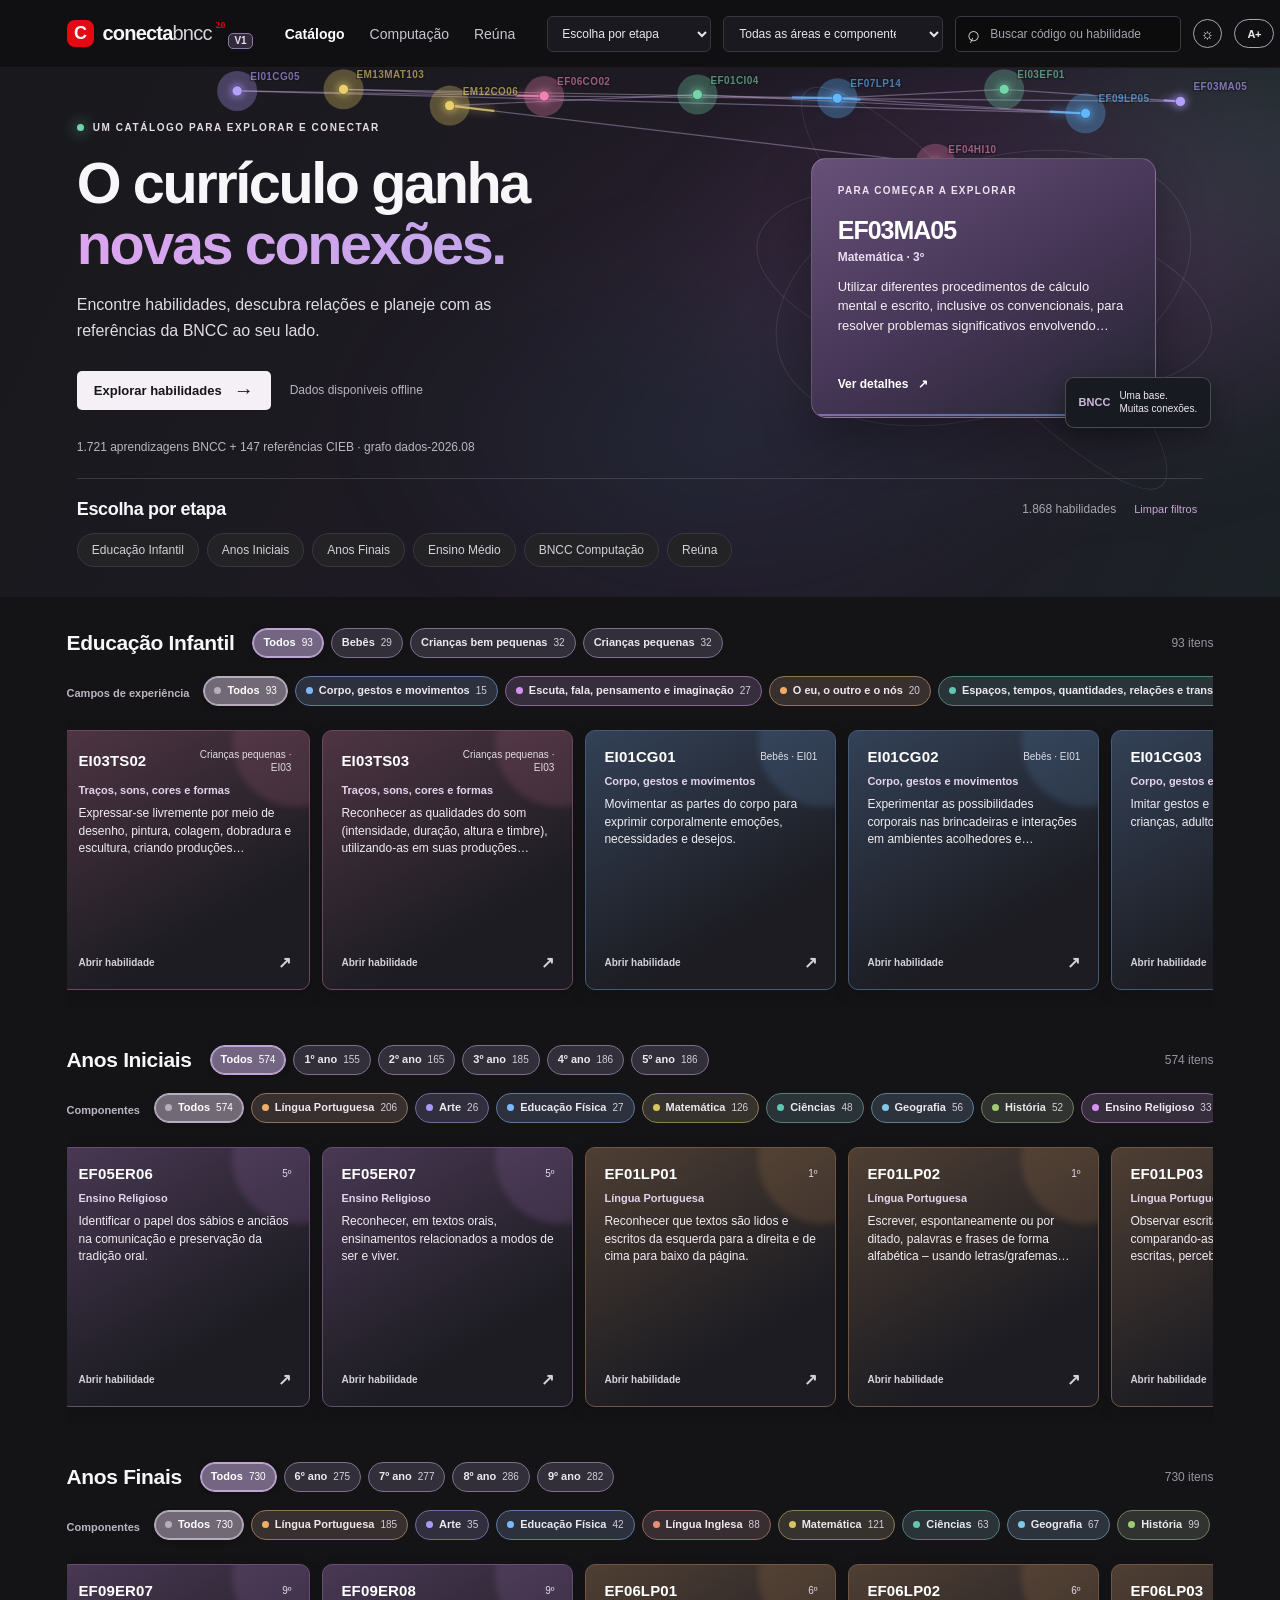
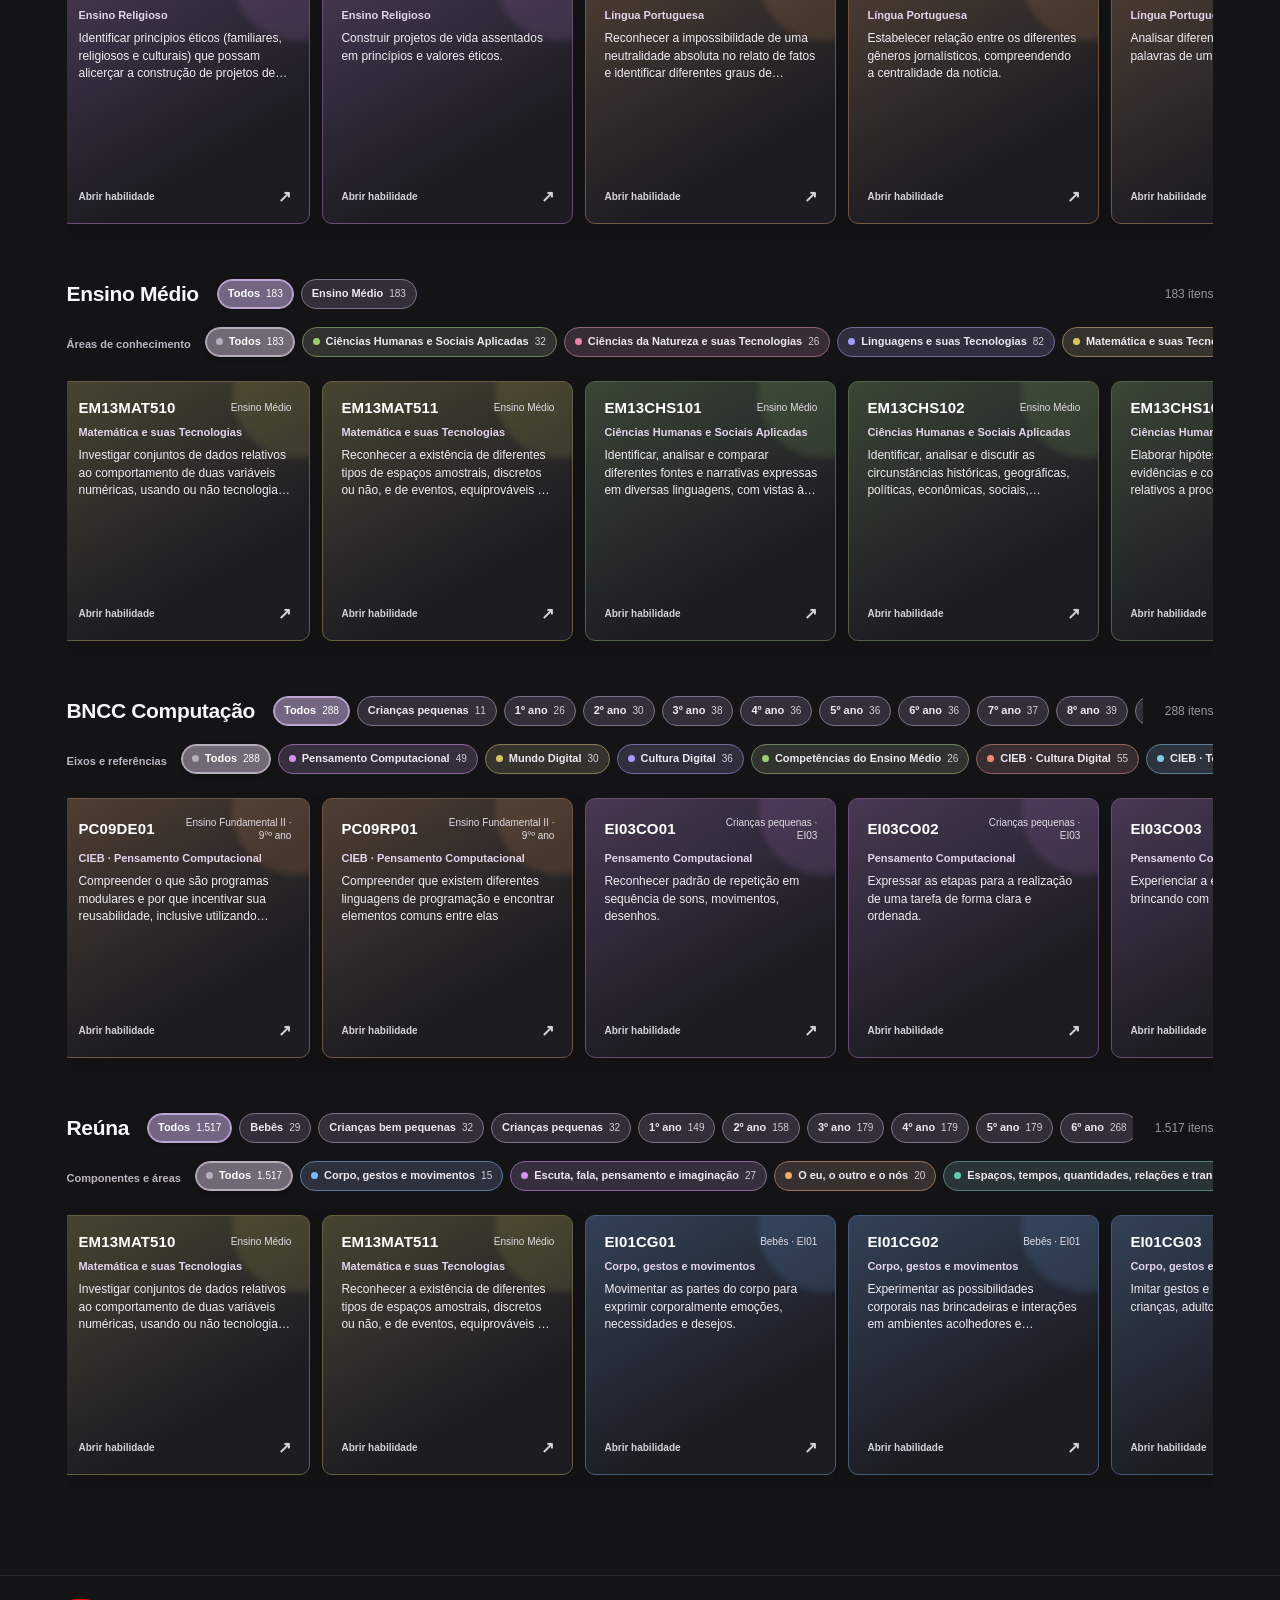
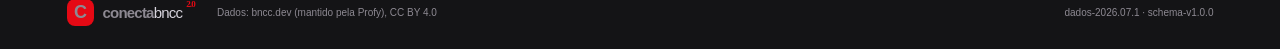
==== conecta-bncc-2.0/index.html @ 9c804f08 "chore: consolidate current updates on dev Atualiza o gitignore para excluir ambientes, dependencias," ====
<!doctype html>
<html lang="pt-BR"><head><meta charset="utf-8"><meta name="viewport" content="width=device-width,initial-scale=1"><meta name="theme-color" content="#101014"><title>Conecta BNCC 2.0</title><link rel="icon" type="image/svg+xml" href="./favicon.svg"><link rel="stylesheet" href="./app.css"><link rel="stylesheet" href="./tema-claro.css"><link rel="stylesheet" href="./catalog-interactions.css"><link rel="stylesheet" href="./refino.css"><link rel="stylesheet" href="./reuna.css"><link rel="stylesheet" href="./mapa-focal.css"><link rel="stylesheet" href="./print.css"><link rel="stylesheet" href="./carrossel.css"><link rel="stylesheet" href="./hero-conexoes.css"><link rel="stylesheet" href="./grafo.css"><link rel="stylesheet" href="./acessibilidade.css"><link rel="stylesheet" href="./responsividade.css"></head>
<body>
<header class="topbar"><div class="brand-container"><a class="brand" href="./" data-home><span class="brand-mark">C</span><span>conecta<span class="brand-light">bncc</span></span><b>2.0</b></a><a class="brand-version-link" href="../index.html" aria-label="Voltar ao Conecta BNCC versão 1">V1</a></div><nav class="main-nav" aria-label="Navegação principal"><a class="nav-active" href="./" data-home>Catálogo</a><a href="#row-computacao" data-jump="computacao">Computação</a><a href="#row-reuna" data-jump="reuna">Reúna</a></nav><div class="top-actions"><label class="stage-select-wrap"><span class="sr-only">Escolher etapa</span><select id="stageSelect" aria-label="Escolha por etapa"><option value="">Escolha por etapa</option><option value="ei">Educação Infantil</option><option value="iniciais">Anos Iniciais</option><option value="finais">Anos Finais</option><option value="em">Ensino Médio</option><option value="computacao">BNCC Computação</option><option value="reuna">Reúna</option></select></label><label class="area-select-wrap"><span class="sr-only">Filtrar por área ou componente curricular</span><select id="areaSelect"><option value="">Todas as áreas e componentes curriculares</option></select></label><label class="search-box"><span aria-hidden="true">⌕</span><input id="searchInput" type="search" placeholder="Buscar código ou habilidade" autocomplete="off"></label><button class="icon-button theme-button" id="themeButton" aria-label="Alternar tema" title="Alternar tema">☼</button><button class="icon-button" id="aboutButton" aria-label="Fontes, referências e método" title="Fontes, referências e método">i</button></div></header>
<main id="catalogPage"><section class="hero" id="catalogo"><div class="hero-copy"><div class="eyebrow"><span class="live-dot"></span> UM CATÁLOGO PARA EXPLORAR E CONECTAR</div><h1>O currículo ganha<br><span>novas conexões.</span></h1><p>Encontre habilidades, descubra relações e planeje com as referências da BNCC ao seu lado.</p><div class="hero-actions"><button class="button-primary" id="exploreButton">Explorar habilidades <span>→</span></button><span class="source-note">Dados disponíveis offline</span></div><div class="hero-status" id="datasetStatus" role="status">Carregando catálogo local…</div></div><div class="spotlight" aria-label="Habilidade em destaque"><div class="spotlight-orbit" aria-hidden="true"></div><div class="spotlight-card"><span class="spotlight-kicker">PARA COMEÇAR A EXPLORAR</span><span class="spotlight-code" id="featuredCode">BNCC</span><strong id="featuredArea">Uma habilidade em destaque</strong><p id="featuredText">Carregando a referência curricular…</p><button type="button" id="featuredButton" class="spotlight-link" disabled>Ver detalhes <span>↗</span></button></div><div class="spotlight-note" aria-hidden="true"><b>BNCC</b><span>Uma base.<br>Muitas conexões.</span></div></div><div class="hero-catalog"><div class="catalog-heading"><h2>Escolha por etapa</h2><div class="catalog-controls"><span id="resultCount"></span><button class="text-button" id="clearFilters">Limpar filtros</button></div></div><div class="stage-shortcuts" id="stageShortcuts" aria-label="Navegar para uma etapa"></div></div></section>
<section class="catalog" aria-label="Catálogo de habilidades"><div id="catalogRows" class="catalog-rows"><div class="loading-state">Preparando seus catálogos…</div></div></section></main>
<main id="detailPage" class="detail-page" hidden></main><div class="toast" id="toast"></div>
<dialog id="aboutDialog" class="about-dialog"><button class="dialog-close" data-close-dialog aria-label="Fechar">×</button><div class="eyebrow muted">FONTE E MÉTODO</div><h2>Dados com origem visível.</h2><p>Consulte a origem dos dados, os arquivos locais, as licenças e como interpretar as relações e sugestões do catálogo.</p><div id="aboutMeta"></div><a class="button-primary documentation-link" href="./documentacao.html">Documentação completa <span aria-hidden="true">↗</span></a><button class="text-button dialog-done" data-close-dialog>Fechar</button></dialog>
<footer><a class="brand footer-brand" href="./"><span class="brand-mark">C</span><span>conecta<span class="brand-light">bncc</span></span><b>2.0</b></a><span>Dados: <a href="https://github.com/bncc-dev/bncc-dados" target="_blank" rel="noopener noreferrer">bncc.dev (mantido pela Profy), CC BY 4.0</a></span><span id="footerVersion"></span></footer><script src="./vendor/cytoscape.min.js"></script><script src="./vendor/dagre.min.js"></script><script src="./vendor/cytoscape-dagre.js"></script><script src="./bnccData.js"></script><script src="./bnccGraph.js"></script><script src="./SkillPanel.js"></script><script src="./SkillGraph.js"></script><script src="./app.js"></script><script src="./hero-conexoes.js"></script><script src="./acessibilidade.js"></script></body></html>
---- conecta-bncc-2.0/app.css ----
:root{color-scheme:dark;--bg:#101014;--surface:#19191f;--text:#f7f6f8;--muted:#a6a4af;--red:#e50914;--line:#303038;--green:#75d5aa;--purple:#b5a0ff;--blue:#61b8ff;--orange:#ffb86b;--pink:#f083b4;--gold:#ead06c}*{box-sizing:border-box}html{scroll-behavior:smooth}body{margin:0;background:var(--bg);color:var(--text);font:15px 'DM Sans',Arial,sans-serif}button,input,select{font:inherit}a{color:inherit;text-decoration:none}.topbar{height:72px;position:sticky;top:0;z-index:30;display:flex;align-items:center;gap:38px;padding:0 5.2vw;background:linear-gradient(180deg,rgba(16,16,20,.99),rgba(16,16,20,.92));border-bottom:1px solid #ffffff0e;backdrop-filter:blur(16px)}.brand{display:inline-flex;align-items:center;gap:9px;font:700 20px 'Space Grotesk';letter-spacing:-.8px;white-space:nowrap}.brand-mark{display:grid;place-items:center;width:27px;height:27px;border-radius:8px;background:var(--red);font-size:18px}.brand-light{font-weight:500;color:#d7d4dd}.brand>b{margin-left:-5px;align-self:flex-start;color:var(--red);font:700 9px 'DM Sans'}.main-nav{display:flex;align-items:center;gap:25px;font-size:13px;color:#c7c5cd}.main-nav a:hover,.main-nav .nav-active{color:#fff}.top-actions{display:flex;align-items:center;gap:12px;margin-left:auto}.area-select-wrap select{max-width:220px;border:1px solid #383740;background:#19191f;color:#e9e7ec;border-radius:6px;padding:9px 30px 9px 11px;font-size:12px}.search-box{height:36px;width:226px;display:flex;align-items:center;gap:9px;padding:0 10px;border:1px solid #3b3942;border-radius:5px;background:#0a0a0ca6}.search-box span{font-size:22px;color:#d1cdd6;transform:rotate(-20deg)}.search-box input{width:100%;min-width:0;border:0;outline:0;background:transparent;color:white;font-size:12px}.search-box input::placeholder{color:#a6a3ad}.icon-button{height:29px;width:29px;border:1px solid #aaa6b2;border-radius:50%;background:transparent;color:#eee;font-weight:700;cursor:pointer}.hero{position:relative;min-height:485px;overflow:hidden;display:flex;align-items:center;padding:65px 7.5vw 78px;background:radial-gradient(ellipse at 79% 43%,#693b773f,transparent 31%),linear-gradient(90deg,#141419 6%,#141419f7 43%,#1414198f 72%,#141419 100%),linear-gradient(0deg,#101014,transparent 32%),linear-gradient(120deg,#191720,#292132 54%,#14232a)}.hero-copy{position:relative;z-index:2;max-width:625px}.eyebrow{display:flex;align-items:center;gap:9px;color:#e5dce8;font-size:10px;font-weight:700;letter-spacing:1.55px}.live-dot{width:7px;height:7px;border-radius:50%;background:var(--green);box-shadow:0 0 14px var(--green)}.hero h1,.detail-title h1{margin:20px 0 11px;font:700 clamp(42px,5.5vw,69px)/1.03 'Space Grotesk';letter-spacing:-3.3px}.hero h1 span{color:#dca5ee}.hero-copy>p{max-width:440px;margin:0;color:#c7c2ce;font-size:15px;line-height:1.7}.hero-actions{display:flex;align-items:center;gap:19px;margin-top:24px}.button-primary{display:inline-flex;align-items:center;justify-content:center;gap:12px;border:0;border-radius:5px;background:#f4f0f5;color:#16151a;padding:12px 17px;font-size:13px;font-weight:700;cursor:pointer;transition:transform .2s,background .2s}.button-primary:hover{transform:translateY(-2px);background:#fff}.button-primary span{font-size:20px;line-height:12px}.source-note{font-size:11px;color:#b9b4c0}.hero-art{position:absolute;width:460px;height:370px;right:8%;top:45px;transform:scale(.96)}.orbit{position:absolute;left:102px;top:22px;width:310px;height:310px;border:1px solid #ebc6f52e;border-radius:50%;transform:rotate(-28deg) scaleY(.56)}.orbit-two{left:56px;top:10px;width:396px;height:354px;border-color:#ba9eef24;transform:rotate(38deg) scaleY(.54)}.hero-card{position:absolute;width:125px;height:158px;padding:18px 14px;border-radius:8px;box-shadow:0 16px 38px #08070c88;font:700 28px 'Space Grotesk';background:linear-gradient(155deg,#755a93,#312b40);transform:rotate(-10deg)}.hero-card span{color:#d5a9ee}.hero-card small{position:absolute;left:14px;bottom:14px;font:700 8px 'DM Sans';letter-spacing:.8px;color:#e5dce8}.card-a{left:78px;top:71px;background:linear-gradient(155deg,#287b80,#163c47);transform:rotate(-13deg)}.card-b{left:260px;top:35px;background:linear-gradient(155deg,#be683f,#583437);transform:rotate(11deg)}.card-c{left:203px;top:201px;background:linear-gradient(155deg,#7755a7,#353255);transform:rotate(-4deg)}.hero-center{position:absolute;left:162px;top:120px;width:126px;height:126px;display:grid;place-content:center;text-align:center;border:1px solid #ffffff3b;border-radius:50%;background:#18151fcc;box-shadow:0 0 65px #bd8cd544;font:700 17px/1.3 'Space Grotesk';letter-spacing:2px}.hero-center i{font-style:normal;color:#e7a3ee;font-size:23px}.hero-bottom{position:absolute;left:7.5vw;right:7.5vw;bottom:20px;display:flex;justify-content:space-between;color:#aaa5b1;font-size:11px}.hero-bottom b{margin-left:8px;color:#e8b2ed}.catalog{padding:42px 5.2vw 85px}.catalog-heading{display:flex;justify-content:space-between;align-items:end;margin-bottom:18px}.muted{color:#a5a0ac}.catalog-heading h2{margin:7px 0 0;font:600 26px 'Space Grotesk';letter-spacing:-.8px}.catalog-controls{display:flex;align-items:center;gap:18px;color:#aaa5b0;font-size:11px}.text-button{background:none;border:0;color:#c6a8d3;font-size:11px;cursor:pointer}.stage-shortcuts{display:flex;gap:8px;margin:0 0 24px;overflow-x:auto;padding:2px 0 8px}.stage-chip{flex:0 0 auto;border:1px solid #393741;background:#1c1b21;color:#d4d0d8;border-radius:30px;padding:8px 13px;font-size:11px;cursor:pointer}.stage-chip:hover,.stage-chip.active{border-color:#a381b5;background:#302637;color:#fff}.catalog-rows{display:flex;flex-direction:column;gap:29px}.catalog-row{min-width:0}.row-head{display:flex;align-items:end;justify-content:space-between;margin:0 0 10px}.row-head h3{margin:0;font:600 19px 'Space Grotesk';letter-spacing:-.35px}.row-meta{margin-left:10px;color:#9995a0;font-size:10px}.row-track{display:flex;gap:12px;overflow-x:auto;padding:7px 8px 19px 2px;scrollbar-width:thin;scrollbar-color:#47434e transparent}.skill-card{--accent:#9b79d2;position:relative;flex:0 0 214px;height:125px;padding:14px 15px 13px;overflow:hidden;border:1px solid color-mix(in srgb,var(--accent),transparent 62%);border-radius:7px;background:linear-gradient(145deg,color-mix(in srgb,var(--accent),#19191f 80%),#1b1a21 72%);box-shadow:0 6px 20px #0003;cursor:pointer;transition:transform .24s cubic-bezier(.2,.8,.2,1),box-shadow .24s,border-color .24s;transform-origin:center}.skill-card:hover,.skill-card:focus-visible{z-index:3;transform:scale(1.09);border-color:var(--accent);box-shadow:0 15px 36px #0009,0 0 0 1px var(--accent)}.skill-card:before{content:"";position:absolute;width:100px;height:100px;right:-32px;top:-35px;border-radius:50%;background:var(--accent);opacity:.14;filter:blur(3px)}.card-top{position:relative;display:flex;align-items:center;justify-content:space-between}.skill-code{font:700 12px 'Space Grotesk';letter-spacing:.25px}.skill-tag{max-width:100px;overflow:hidden;text-overflow:ellipsis;white-space:nowrap;color:var(--accent);font-size:8px;font-weight:700;text-transform:uppercase;letter-spacing:.55px}.card-text{position:relative;display:-webkit-box;-webkit-line-clamp:3;-webkit-box-orient:vertical;overflow:hidden;margin:13px 0 0;color:#e2dfe5;font-size:11px;line-height:1.48}.card-foot{position:absolute;left:15px;right:15px;bottom:11px;display:flex;align-items:center;justify-content:space-between;color:#aaa6b0;font-size:9px}.relation-count{color:#d5b8e3}.empty-row,.loading-state{padding:24px;color:#aaa5b1;font-size:13px}.detail-page{min-height:calc(100vh - 130px);padding-bottom:60px}.detail-hero{position:relative;padding:35px 7.5vw 40px;background:linear-gradient(90deg,#181720,#17151c 51%,#25202b);border-bottom:1px solid #302d36}.back-button{border:0;background:none;color:#c9c3cf;padding:0 0 23px;cursor:pointer;font-size:12px}.detail-topline{display:flex;gap:8px;align-items:center;color:#bdafc7;font-size:10px;letter-spacing:.7px}.detail-title h1{font-size:clamp(36px,5vw,56px);margin:12px 0}.detail-title .skill-long-text{max-width:900px;margin:0;color:#e4e0e8;font-size:16px;line-height:1.7}.detail-meta{display:flex;flex-wrap:wrap;gap:8px;margin-top:20px}.meta-pill{padding:7px 10px;border:1px solid #46404d;border-radius:30px;color:#d0cbd4;font-size:10px}.detail-content{padding:30px 7.5vw}.detail-section{margin:28px 0 36px}.detail-section h2{margin:0 0 15px;font:600 21px 'Space Grotesk';letter-spacing:-.4px}.section-caption{margin:-7px 0 15px;color:#a9a4ae;font-size:11px;line-height:1.6}.source-card,.relation-card,.cieb-card,.ai-card,.reuna-card{border:1px solid #33313a;border-radius:8px;background:#19191f;padding:15px}.source-card{display:flex;justify-content:space-between;gap:20px}.source-card strong{display:block;margin-bottom:7px;font-size:12px}.source-card p{margin:4px 0;color:#b8b3bf;font-size:11px;line-height:1.55}.source-link{color:#c8a2dc;font-size:10px}.relation-grid{display:grid;grid-template-columns:repeat(auto-fill,minmax(230px,1fr));gap:10px}.relation-card,.cieb-card,.ai-card{transition:border-color .2s,transform .2s}.relation-card:hover,.cieb-card:hover,.ai-card:hover{transform:translateY(-2px);border-color:#847191}.rel-code{color:#d8b5e9;font:700 11px 'Space Grotesk'}.rel-type{display:block;margin:6px 0;color:#8ad5b1;font-size:9px;font-weight:700;text-transform:uppercase;letter-spacing:.5px}.relation-card p,.cieb-card p,.ai-card p,.reuna-card p{margin:0;color:#cfccd3;font-size:11px;line-height:1.6}.origin-label{display:inline-flex;margin:0 0 8px;padding:4px 7px;border-radius:3px;background:#302635;color:#dbb6eb;font-size:8px;font-weight:700;letter-spacing:.5px;text-transform:uppercase}.relation-tabs{display:flex;gap:8px;flex-wrap:wrap;margin:0 0 14px}.relation-tab{border:1px solid #3d3942;border-radius:5px;background:#1b1a20;color:#c6c1cb;padding:8px 11px;font-size:10px;cursor:pointer}.relation-tab.active{border-color:#a984bd;background:#302537;color:white}.map-frame{height:470px;overflow:hidden;border:1px solid #35323a;border-radius:9px;background:radial-gradient(ellipse at center,#201e27,#15151a 72%)}.map-frame svg{width:100%;height:100%}.map-line{stroke:#62576a;stroke-width:1.4;opacity:.74}.map-line.official{stroke:#76c9a5}.map-line.competency{stroke:#72b9ec}.map-node{cursor:pointer}.map-node circle{stroke-width:2;filter:drop-shadow(0 5px 8px #0008)}.map-node text{fill:#f8f4fb;text-anchor:middle;font:700 11px 'DM Sans';pointer-events:none}.map-node .node-sub{fill:#b7b1be;font-size:9px;font-weight:500}.map-node.focal circle{stroke:#fff;stroke-width:3}.map-legend{display:flex;gap:15px;margin:11px 2px;color:#aaa5b0;font-size:9px}.legend-dot{display:inline-block;width:7px;height:7px;border-radius:50%;margin-right:5px;background:#76c9a5}.legend-dot.inferred{background:#c080db}.legend-dot.comp{background:#72b9ec}.no-relations{display:grid;place-items:center;height:100%;color:#aaa5b0;font-size:12px}.detail-columns{display:grid;grid-template-columns:1fr 1fr;gap:20px}.info-block{border:1px solid #34313a;border-radius:8px;background:#19191f;padding:16px}.info-block h3{margin:0 0 10px;font:600 14px 'Space Grotesk'}.info-block p{color:#c8c3cd;font-size:11px;line-height:1.6}.about-dialog{width:min(520px,calc(100vw - 30px));border:1px solid #49434e;border-radius:12px;background:#19181e;color:var(--text);padding:30px;box-shadow:0 25px 90px #000c}.about-dialog::backdrop{background:#060609c9;backdrop-filter:blur(4px)}.about-dialog h2{font:600 25px 'Space Grotesk';margin:10px 0}.about-dialog p{color:#c7c1cc;line-height:1.7;font-size:12px}.about-dialog #aboutMeta{padding:12px 0 20px;color:#a8a2ad;font-size:10px;line-height:1.8}.dialog-close{float:right;border:0;background:none;color:#d4d0d8;font-size:23px;cursor:pointer}.hover-preview{position:fixed;z-index:50;left:-9999px;top:-9999px;width:290px;padding:17px;border:1px solid #625b69;border-radius:9px;background:#211f26;box-shadow:0 18px 50px #000c;pointer-events:none;opacity:0;transform:translateY(5px);transition:opacity .16s,transform .16s}.hover-preview.show{opacity:1;transform:translateY(0)}.preview-code{font:700 12px 'Space Grotesk';color:#dfb9ee}.preview-text{margin:9px 0 12px;color:#e3dfe7;font-size:11px;line-height:1.6}.preview-footer{color:#9f99a5;font-size:9px}.toast{position:fixed;z-index:60;left:50%;bottom:25px;transform:translate(-50%,20px);opacity:0;pointer-events:none;border:1px solid #4a4450;border-radius:7px;background:#232128;padding:10px 15px;color:#eee;font-size:11px;transition:all .2s}.toast.show{opacity:1;transform:translate(-50%,0)}footer{display:flex;align-items:center;gap:22px;padding:23px 5.2vw;border-top:1px solid #2a2830;color:#8d8992;font-size:10px}.footer-brand{font-size:15px}footer>span:last-child{margin-left:auto}.sr-only{position:absolute;width:1px;height:1px;overflow:hidden;clip:rect(0,0,0,0);white-space:nowrap}
@media(max-width:900px){.topbar{padding:0 22px;gap:18px}.main-nav{gap:13px}.main-nav a{font-size:11px}.area-select-wrap select{max-width:175px}.search-box{width:180px}.hero{padding-left:6vw}.hero-art{right:-5%;opacity:.62;transform:scale(.78)}.hero-bottom{left:6vw;right:6vw}.catalog{padding-right:4vw;padding-left:4vw}.detail-content{padding-right:5vw;padding-left:5vw}}
@media(max-width:640px){.topbar{height:auto;min-height:62px;flex-wrap:wrap;gap:0;padding:10px 17px}.brand{font-size:18px}.main-nav{display:none}.top-actions{width:100%;margin:10px 0 0;gap:7px;justify-content:space-between}.area-select-wrap{display:block;flex:1;min-width:0}.area-select-wrap select{width:100%;max-width:none;padding:8px 7px;font-size:10px}.search-box{width:auto;flex:1;height:33px}.search-box input{font-size:10px}.icon-button{flex:0 0 27px;width:27px;height:27px}.hero{min-height:474px;padding:68px 22px 82px;align-items:flex-start}.hero h1{font-size:47px;letter-spacing:-2.5px}.hero-copy>p{font-size:13px;max-width:320px}.hero-art{top:205px;right:-92px;transform:scale(.63);transform-origin:top right;opacity:.52}.hero-bottom{left:22px;right:22px;bottom:17px;align-items:end}.hero-bottom span:last-child{max-width:150px;text-align:right;line-height:1.5}.hero-actions{flex-wrap:wrap}.source-note{font-size:9px}.catalog{padding:33px 17px 65px}.catalog-heading h2{font-size:23px}.catalog-controls{gap:7px;flex-direction:column;align-items:end}.stage-chip{font-size:10px}.catalog-rows{gap:22px}.row-head h3{font-size:17px}.skill-card{flex-basis:195px;height:120px}.detail-hero{padding:24px 20px 30px}.detail-content{padding:25px 18px}.detail-title h1{font-size:38px;letter-spacing:-2px}.detail-title .skill-long-text{font-size:14px}.source-card{display:block}.relation-grid{grid-template-columns:1fr}.map-frame{height:360px}.detail-columns{grid-template-columns:1fr}.relation-tabs{gap:5px}.relation-tab{padding:7px 9px}.hover-preview{display:none}footer{padding:18px;gap:10px;flex-wrap:wrap}.footer-brand{font-size:14px}footer>span:last-child{margin-left:0;width:100%}}
---- conecta-bncc-2.0/tema-claro.css ----
body[data-theme="light"]{color-scheme:light;--bg:#f4f3f6;--surface:#fff;--text:#24212a;--muted:#6f6b75;--line:#dfdce4;background:var(--bg);color:var(--text)}
body[data-theme="light"] .topbar{background:#fbfafdf2;border-color:#e2dfe6;box-shadow:0 3px 16px #27202b0b}
body[data-theme="light"] .brand-light{color:#58535e}
body[data-theme="light"] .main-nav{color:#615d67}
body[data-theme="light"] .main-nav a:hover,body[data-theme="light"] .main-nav .nav-active{color:#211d26}
body[data-theme="light"] .stage-select-wrap select,body[data-theme="light"] .area-select-wrap select,body[data-theme="light"] .search-box{background:#fff;border-color:#d5d1db;color:#29252e}
body[data-theme="light"] .stage-select-wrap select option,body[data-theme="light"] .area-select-wrap select option{background:#fff;color:#29252e}
body[data-theme="light"] .search-box input{color:#27232c}body[data-theme="light"] .search-box input::placeholder{color:#8b8691}
body[data-theme="light"] .icon-button{border-color:#8f8995;color:#45404b}
body[data-theme="light"] .hero{background:radial-gradient(ellipse at 79% 43%,#e9d8ef,transparent 35%),linear-gradient(90deg,#f0edf3 8%,#f4f1f6eF 47%,#f1edf3aa 75%,#f4f3f6 100%),linear-gradient(0deg,#f4f3f6,transparent 28%),linear-gradient(120deg,#ebe6ef,#eee5f0 54%,#e0edf0)}
body[data-theme="light"] .hero .eyebrow{color:#57495d}body[data-theme="light"] .hero h1{color:#27212c}body[data-theme="light"] .hero-copy>p{color:#625b67}body[data-theme="light"] .hero h1 span{color:#8d4ba0}
body[data-theme="light"] .source-note,body[data-theme="light"] .hero-bottom{color:#716b76}
body[data-theme="light"] .catalog-heading h2,body[data-theme="light"] .row-head h3{color:#29252f}
body[data-theme="light"] .row-meta,body[data-theme="light"] .catalog-controls{color:#77717d}
body[data-theme="light"] .stage-chip{background:#fff;border-color:#ded9e3;color:#5a5560}
body[data-theme="light"] .stage-chip:hover,body[data-theme="light"] .stage-chip.active{background:#eee5f2;border-color:#b48ec0;color:#382a3c}
body[data-theme="light"] .skill-card{background:linear-gradient(145deg,color-mix(in srgb,var(--accent),white 86%),#fff 78%);box-shadow:0 6px 20px #28202b12}
body[data-theme="light"] .card-text{color:#3d3942}body[data-theme="light"] .card-foot{color:#77717c}
body[data-theme="light"] .detail-hero{background:linear-gradient(100deg,#f1edf4,#f7f5f8 53%,#eee9f2);border-color:#ded9e3}
body[data-theme="light"] .back-button{color:#5e5864}body[data-theme="light"] .detail-topline{color:#71627a}
body[data-theme="light"] .detail-title .skill-long-text{color:#39343e}
body[data-theme="light"] .meta-pill{border-color:#d9d3df;color:#504a56;background:#ffffff7a}
body[data-theme="light"] .section-caption{color:#716b77}
body[data-theme="light"] .source-card,body[data-theme="light"] .relation-card,body[data-theme="light"] .cieb-card,body[data-theme="light"] .ai-card,body[data-theme="light"] .reuna-card,body[data-theme="light"] .info-block{background:#fff;border-color:#e1dde5;box-shadow:0 3px 14px #29212d08}
body[data-theme="light"] .source-card p,body[data-theme="light"] .relation-card p,body[data-theme="light"] .cieb-card p,body[data-theme="light"] .ai-card p,body[data-theme="light"] .reuna-card p,body[data-theme="light"] .info-block p{color:#514b57}
body[data-theme="light"] .detail-section h2,body[data-theme="light"] .info-block h3{color:#28242d}
body[data-theme="light"] .relation-tabs .relation-tab{background:#fff;border-color:#ddd7e1;color:#5d5662}
body[data-theme="light"] .relation-tabs .relation-tab.active{background:#eee5f2;border-color:#b58fc1;color:#382c3d}
body[data-theme="light"] .map-frame{background:radial-gradient(ellipse at center,#f6f2f8,#ebe8ef 75%);border-color:#ded9e3}
body[data-theme="light"] .map-line{stroke:#988b9d}body[data-theme="light"] .map-line.official{stroke:#369b75}body[data-theme="light"] .map-line.competency{stroke:#468dc2}
body[data-theme="light"] .map-legend,body[data-theme="light"] .no-relations{color:#716b76}
body[data-theme="light"] .about-dialog{background:#fff;color:#29252e;border-color:#d8d2dc}
body[data-theme="light"] .about-dialog p,body[data-theme="light"] .about-dialog #aboutMeta{color:#625c68}
body[data-theme="light"] footer{border-color:#dfdbe3;color:#77717b}
body[data-theme="light"] .hover-preview{background:#fff;border-color:#d9d3df;box-shadow:0 18px 50px #21192735}
body[data-theme="light"] .preview-text{color:#39343e}body[data-theme="light"] .preview-footer{color:#77717b}
@media(max-width:640px){body[data-theme="light"] .topbar{background:#fbfafdf7}}
body[data-theme="light"] .rail-arrow{color:#3e3643;background:linear-gradient(90deg,#f4f1f6ee,#f4f1f600)}
body[data-theme="light"] .rail-next{background:linear-gradient(270deg,#f4f1f6ee,#f4f1f600)}
body[data-theme="light"] .card-extra{color:#68566f}
---- conecta-bncc-2.0/catalog-interactions.css ----
.row-rail{position:relative}
.row-track{align-items:flex-start;scroll-behavior:smooth}
.rail-arrow{position:absolute;top:0;bottom:19px;z-index:6;width:48px;border:0;color:#fff;font-size:32px;background:linear-gradient(90deg,#111116ee,#11111600);opacity:0;visibility:hidden;pointer-events:none;transition:opacity .2s,visibility .2s;cursor:pointer}
.rail-prev{left:0;text-align:left;padding-left:9px}
.rail-next{right:0;text-align:right;padding-right:9px;background:linear-gradient(270deg,#111116ee,#11111600)}
.row-rail:hover .rail-arrow,.row-rail:focus-within .rail-arrow{opacity:1;visibility:visible;pointer-events:auto}
.rail-arrow[hidden]{display:none}
.rail-arrow:focus-visible{outline:2px solid #e6c6ef;outline-offset:-4px}
.rail-arrow:hover{color:#eac5f4}
.skill-card{height:154px;overflow:hidden;transition:height .2s ease,transform .2s ease,box-shadow .2s ease,border-color .2s ease}
.skill-card:hover,.skill-card:focus-visible{height:auto;min-height:154px;overflow:hidden;transform:scale(1.035)}
.skill-card:hover .card-text,.skill-card:focus-visible .card-text{display:block;-webkit-line-clamp:unset;overflow:visible}
.card-text{-webkit-line-clamp:4}
.card-extra{display:none;position:relative;margin-top:9px;color:#c9b8d2;font-size:9px;line-height:1.45}
.skill-card:hover .card-extra,.skill-card:focus-visible .card-extra{display:block}
.skill-card:hover .card-foot,.skill-card:focus-visible .card-foot{position:relative;left:auto;right:auto;bottom:auto;margin-top:11px}
@media(min-width:641px) and (max-width:760px){.main-nav{display:none}}
@media(max-width:640px){.rail-arrow{display:none}.skill-card{height:144px}.skill-card:hover,.skill-card:focus-visible{min-height:144px;transform:none}}
---- conecta-bncc-2.0/refino.css ----
/* Catálogo: superfícies discretas e texto legível. */
:root{--ref-bg:#141416;--ref-muted:#bbb9c2;--ref-line:#35343b}
body{background:var(--ref-bg);font-family:Inter,"Segoe UI",Arial,sans-serif}
button,a,select,input{outline-offset:3px}
:focus-visible{outline:2px solid #e1b8f0}
.topbar{background:#101012;backdrop-filter:none;height:68px;gap:32px}
.brand,.hero h1,.catalog-heading h2,.row-head h3,.detail-title h1,.detail-section h2{font-family:Inter,"Segoe UI",Arial,sans-serif}
.main-nav{font-size:14px}
.main-nav .nav-active{font-weight:700}
.hero{display:grid;grid-template-columns:minmax(0,1fr) minmax(330px,440px);gap:4vw;min-height:420px;padding:54px 6vw 56px;background:radial-gradient(ellipse at 80% 35%,#603e623d,transparent 40%),linear-gradient(115deg,#19191d 8%,#211b28 65%,#1b2226)}
.hero-copy{max-width:630px}
.hero h1{font-size:clamp(39px,4.5vw,60px);line-height:1.06;letter-spacing:-2.4px;margin:20px 0 17px}
.hero h1 span{color:#d4b6e8}
.hero-copy>p{font-size:16px;line-height:1.65;color:#dfdce2}
.hero-actions{margin-top:26px}
.hero-status{margin-top:30px;font-size:12px;color:#bab7c1}
.source-note{font-size:12px}
.spotlight{position:relative;display:flex;align-items:center;justify-content:center;min-height:280px;min-width:0}
.spotlight-orbit{position:absolute;inset:5% 1%;border:1px solid #ffffff19;border-radius:50%;transform:rotate(-19deg)}
.spotlight-orbit:before,.spotlight-orbit:after{content:"";position:absolute;border-radius:50%;border:1px solid #ffffff1a;inset:13% -4%;transform:rotate(31deg)}
.spotlight-orbit:after{inset:27% -12%;transform:rotate(67deg)}
.spotlight-card{position:relative;z-index:1;display:flex;flex-direction:column;align-items:flex-start;width:min(100%,345px);min-width:0;min-height:260px;padding:26px;border:1px solid #ffffff3b;border-radius:15px;background:linear-gradient(150deg,#675079,#443454 55%,#22252f);box-shadow:0 20px 50px #0005}
.spotlight-kicker{font-size:10px;font-weight:800;letter-spacing:.13em;color:#ede2f0}
.spotlight-code{font-size:25px;line-height:1.15;font-weight:800;letter-spacing:-.04em;margin-top:20px;color:#fff}
.spotlight-card strong{font-size:12px;margin-top:5px;color:#eadcef}
.spotlight-card p{display:-webkit-box;-webkit-box-orient:vertical;-webkit-line-clamp:3;overflow:hidden;color:#f5f0f5;font-size:13px;line-height:1.5;margin:13px 0}
.spotlight-link{margin-top:auto;border:0;padding:0;background:none;color:#fff;font-weight:700;font-size:12px;cursor:pointer}
.spotlight-link span{margin-left:6px}.spotlight-link:disabled{opacity:.55;cursor:default}
.spotlight-note{position:absolute;right:-8px;bottom:0;z-index:2;display:flex;gap:9px;align-items:center;border:1px solid #ffffff38;border-radius:9px;padding:11px 13px;background:#171a20;box-shadow:0 8px 24px #0005}
.spotlight-note b{font-size:11px;color:#d2b9df}.spotlight-note span{font-size:10px;line-height:1.35;color:#f0ebf1}
.catalog{padding:46px 5.2vw 82px}.catalog-heading h2{font-size:27px}
.catalog-empty{padding:28px;border:1px solid #3a363e;border-radius:10px;background:#1e1d22;color:#f0edf2}.catalog-empty p{margin:8px 0 0;color:#c8c1cb;font-size:13px;line-height:1.5}
.catalog-controls,.row-meta{font-size:12px}
.stage-chip{font-size:12px;padding:9px 14px;background:#232326}
.catalog-rows{gap:34px}.row-head{margin-bottom:12px}.row-head h3{font-size:21px}
.row-components{display:flex;align-items:center;gap:12px;margin:0 0 8px;min-width:0}
.row-components-label{flex:0 0 auto;color:#bcb5c2;font-size:11px;font-weight:700}
.row-component-list{display:flex;align-items:center;gap:7px;min-width:0;overflow-x:auto;padding:3px 2px 7px;scrollbar-width:thin;scrollbar-color:#5a5360 transparent}
.component-chip{--chip-accent:#b8adbd;display:inline-flex;flex:0 0 auto;align-items:center;gap:6px;min-height:30px;padding:6px 10px;border:1px solid color-mix(in srgb,var(--chip-accent),#48434d 55%);border-radius:999px;background:color-mix(in srgb,var(--chip-accent),#242229 90%);color:#ece8ef;font-size:11px;font-weight:600;line-height:1.2;white-space:nowrap;cursor:pointer;transition:background-color .18s ease,border-color .18s ease}
.component-chip:hover,.component-chip.active{border-color:var(--chip-accent);background:color-mix(in srgb,var(--chip-accent),#26232b 73%);color:#fff}
.component-chip-dot{width:7px;height:7px;flex:0 0 auto;border-radius:50%;background:var(--chip-accent)}
.component-chip-count{color:#d4cdd8;font-size:10px;font-weight:500}
.row-track{gap:12px;padding:9px 7px 22px 3px}
.skill-card{flex-basis:260px;height:190px;min-height:190px;padding:17px 18px;border-radius:10px;border:1px solid color-mix(in srgb,var(--accent),#292830 65%);background:linear-gradient(150deg,color-mix(in srgb,var(--accent),#1c1c22 76%),#1c1c22 72%);box-shadow:0 6px 18px #0002;transition:transform .2s ease,box-shadow .2s ease,border-color .2s ease}
.skill-card:before{width:130px;height:130px;right:-53px;top:-54px;opacity:.13}
.skill-card:hover,.skill-card:focus-visible{height:auto;min-height:190px;transform:scale(1.025);z-index:3;box-shadow:0 16px 30px #0006}
.card-top{gap:8px;align-items:center}
.skill-group{max-width:115px;text-align:right;color:#e0dce4;font-size:10px;line-height:1.35}
.card-identity{display:flex;flex-direction:column;align-items:flex-start;gap:3px;margin-top:15px}
.skill-code{font:800 15px/1.2 Inter,"Segoe UI",Arial,sans-serif;letter-spacing:.01em;color:#fff}
.skill-tag{max-width:100%;font-size:11px;line-height:1.3;letter-spacing:0;text-transform:none;color:#e4d3ed}
.card-text{margin-top:11px;font-size:13px;line-height:1.5;color:#f0edf2;-webkit-line-clamp:3}
.card-extra{font-size:11px;line-height:1.5;color:#e2d9e7}
.card-foot{font-size:11px;font-weight:600;color:#d5d1da}
.card-foot span:last-child{font-size:16px}
.skill-card:hover .card-foot,.skill-card:focus-visible .card-foot{margin-top:14px}
.rail-arrow{width:52px;font-size:35px}

/* Detalhe: leitura sequencial com atalhos e seções distintas. */
.detail-hero{padding:28px 6vw 38px;border-bottom:1px solid #36323a;background:radial-gradient(ellipse at 85% 20%,color-mix(in srgb,var(--detail-accent),transparent 88%),transparent 40%),#1b1a20}
.detail-hero-inner,.detail-content{max-width:1250px;margin:0 auto}
.back-button{padding:0 0 25px;color:#d1ccd5;font-size:13px;font-weight:600}
.back-button:hover{color:#fff}
.detail-topline{align-items:center;flex-wrap:wrap;gap:11px;color:#d5c8dc;font-size:12px}
.detail-kicker{display:inline-block;border-radius:4px;background:color-mix(in srgb,var(--detail-accent),transparent 80%);padding:6px 9px;color:#eee7f1;font-size:10px;font-weight:800;letter-spacing:.08em}
.detail-title h1{font-size:clamp(34px,4vw,52px);letter-spacing:-1.5px;margin:15px 0 12px}
.detail-title .skill-long-text{max-width:980px;color:#f2eff4;font-size:17px;line-height:1.7}
.detail-meta{margin-top:22px}.meta-pill{font-size:12px;padding:8px 12px}
.detail-nav{position:sticky;top:68px;z-index:15;display:flex;align-items:center;gap:7px;overflow-x:auto;white-space:nowrap;padding:10px max(6vw,calc((100vw - 1250px)/2));background:#18171b;border-bottom:1px solid #36323a;backdrop-filter:none;scrollbar-width:thin}
.detail-nav span{padding-right:11px;color:#a9a3ae;font-size:11px;font-weight:700}
.detail-nav a{padding:8px 11px;border-radius:6px;color:#e0dce3;font-size:12px}
.detail-nav a:hover,.detail-nav a:focus-visible{background:#343039;color:#fff}
.detail-content{padding:12px 6vw 65px}
.detail-section{margin:0;padding:38px 0;border-bottom:1px solid #35323a;scroll-margin-top:145px}
.detail-section:last-child{border-bottom:0}
.section-heading{display:flex;align-items:flex-start;gap:14px;margin-bottom:21px}
.section-number{flex:0 0 30px;display:grid;place-items:center;width:30px;height:30px;border:1px solid #4c4252;border-radius:8px;color:#d8bfe3;font-size:11px;font-weight:700}
.detail-section h2{margin:0;font-size:23px;line-height:1.25}
.section-heading .section-caption{margin:6px 0 0;font-size:13px;line-height:1.55;color:#bdb8c3}
.detail-columns{gap:14px}.info-block,.source-card,.relation-card,.ai-card,.cieb-card,.reuna-card{border-radius:10px;background:#1e1d22;border-color:#38353e;padding:20px}
.info-block h3{font:700 15px Inter,"Segoe UI",Arial,sans-serif;margin:0 0 15px}
.fact-list{margin:0}.fact-list>div+div{margin-top:16px}.fact-list dt{font-size:11px;font-weight:700;letter-spacing:.02em;color:#bcb5c2}.fact-list dd{margin:5px 0 0;color:#f0edf2;font-size:14px;line-height:1.6;overflow-wrap:anywhere}
.info-block p,.source-card p,.relation-card p,.ai-card p,.cieb-card p,.reuna-card p{font-size:13px;line-height:1.65;color:#dedbe1}
.source-label{display:block;margin-bottom:10px;color:#c3b4ca;font-size:10px;letter-spacing:.08em;font-weight:700}
.source-card strong{font-size:15px}.source-card p{margin:6px 0}.source-link{font-size:11px;white-space:nowrap}
.map-panel{padding:20px;border:1px solid #3b3740;border-radius:12px;background:#1d1c21}
.map-panel-head{display:flex;justify-content:space-between;align-items:start;gap:20px;margin-bottom:15px}
.map-panel-head strong{font-size:15px}.map-panel-head p{margin:5px 0 0;color:#bbb5c0;font-size:12px;line-height:1.5}.map-count{font-size:11px;color:#bcb5c1;white-space:nowrap}
.relation-tabs{gap:7px;margin:0 0 14px}.relation-tab{font-size:12px;padding:9px 13px;background:#242329;border-color:#49444e}.relation-tab.active{background:#e9dceb;border-color:#e9dceb;color:#29212d;font-weight:700}
.map-frame{height:auto;min-height:0;overflow-x:auto;overflow-y:hidden;border:1px solid #3b3841;border-radius:10px;background:#181a20;scrollbar-width:thin}
.map-frame svg{display:block;width:100%;min-width:760px;height:auto}
.map-line{stroke:#9f78bd;stroke-width:2;opacity:.82}.map-line.official{stroke:#74cba9}.map-line.competency{stroke:#78b8e4}.map-line.suggested{stroke:#c49ad7;stroke-dasharray:5 5}
.map-node .node-bg{fill:#243039;stroke:#82919d;stroke-width:1.3}
.map-node.focal .node-bg{fill:#473657;stroke:#e8c4f4;stroke-width:2}
.map-node text{text-anchor:start;fill:#fff;font-family:Inter,"Segoe UI",Arial,sans-serif;pointer-events:none}
.map-node .node-code{font-size:14px;font-weight:800}.map-node .node-description{font-size:10px;font-weight:600;fill:#eff2f5}
.map-node:not(.focal):hover .node-bg,.map-node:not(.focal):focus-visible .node-bg{stroke:#fff;stroke-width:2.5}
.map-column-title{font:700 10px Inter,"Segoe UI",Arial,sans-serif;letter-spacing:.08em;fill:#c4c0ca;text-anchor:middle}
.map-legend{flex-wrap:wrap;gap:9px 18px;margin:15px 0 6px;font-size:11px;color:#d7d1dc}
.legend-dot{width:8px;height:8px}.map-disclaimer{margin:9px 0 0;color:#bdb8c1;font-size:11px;line-height:1.5}
.legend-dot.cieb{background:#f0bb72}.map-line.cieb{stroke:#f0bb72}
.no-relations{min-height:180px;font-size:13px}
.related-heading{display:flex;gap:10px;align-items:center;margin:28px 0 14px;font-size:15px}.related-heading span{color:#bdb6c1;font-size:12px;font-weight:500}
.relation-grid{grid-template-columns:repeat(auto-fit,minmax(min(100%,260px),1fr));gap:12px}
.relation-card,.ai-card,.cieb-card{display:flex;flex-direction:column;align-items:flex-start}
.origin-label{margin:0 0 11px;padding:5px 8px;font-size:10px;letter-spacing:.04em}
.rel-code{font:800 14px Inter,"Segoe UI",Arial,sans-serif;color:#ead0f2}
.rel-type{font-size:11px;letter-spacing:.02em;line-height:1.45;margin:7px 0 11px;color:#a8dbbf}
.relation-basis{margin-top:13px!important;padding-top:11px;border-top:1px solid #3b3741;color:#bbb4c1!important;font-size:12px!important}
.more-relations,.activity-detail{margin-top:14px}.more-relations summary,.activity-detail summary{color:#e5c8f0;font-size:13px;font-weight:700;cursor:pointer}.more-relations .relation-grid{margin-top:14px}
.load-more-relations{margin-top:16px;padding:10px 15px;border:1px solid #75677c;border-radius:7px;background:#29242e;color:#f5ebf8;font-size:13px;font-weight:700;cursor:pointer}.load-more-relations:hover{background:#3a3040}.load-more-relations[hidden]{display:none}
.activity-detail p{margin:10px 0 0}.empty-message{color:#bcb6c1;font-size:13px}
.concept-group{margin:0 0 20px}.concept-group h3{margin:0 0 9px;color:#c6b3cf;font-size:12px;font-weight:700}.concept-grid{display:grid;grid-template-columns:repeat(2,minmax(0,1fr));gap:8px;margin:0;padding:0;list-style:none}.concept-grid li{min-width:0;padding:10px 12px;border:1px solid #403a46;border-radius:8px;background:#211f26;color:#e6e0e9;font-size:13px;line-height:1.45;overflow-wrap:anywhere}body[data-theme="light"] .concept-group h3{color:#67506f}body[data-theme="light"] .concept-grid li{background:#f7f4f8;border-color:#e0d9e4;color:#3f3543}@media(max-width:640px){.concept-grid{grid-template-columns:1fr}}

/* Tema claro: mantém contraste em cartões, mapas e texto secundário. */
body[data-theme="light"]{color-scheme:light;background:#f5f4f6}
body[data-theme="light"] .hero{background:radial-gradient(ellipse at 80% 30%,#e2d1e9,transparent 40%),linear-gradient(120deg,#f2eef4,#e7e9ee)}
body[data-theme="light"] .hero-copy>p{color:#4f4953}
body[data-theme="light"] .hero-status{color:#675f6d}
body[data-theme="light"] .skill-card{background:linear-gradient(145deg,color-mix(in srgb,var(--accent),#fff 84%),#fff 75%);border-color:color-mix(in srgb,var(--accent),#d7d3db 55%)}
body[data-theme="light"] .row-components-label{color:#69616e}
body[data-theme="light"] .component-chip{background:color-mix(in srgb,var(--chip-accent),#fff 91%);border-color:color-mix(in srgb,var(--chip-accent),#c6beca 55%);color:#3e3742}
body[data-theme="light"] .component-chip:hover,body[data-theme="light"] .component-chip.active{background:color-mix(in srgb,var(--chip-accent),#fff 79%);border-color:color-mix(in srgb,var(--chip-accent),#574859 45%);color:#29232d}
body[data-theme="light"] .component-chip-count{color:#665c6a}
body[data-theme="light"] .catalog-empty{background:#fff;border-color:#ded9e3;color:#302a33}body[data-theme="light"] .catalog-empty p{color:#625a66}
body[data-theme="light"] .skill-code{color:#29232e}
body[data-theme="light"] .skill-group{color:#5e5763}
body[data-theme="light"] .skill-tag{color:#664477}
body[data-theme="light"] .card-text{color:#36313a}
body[data-theme="light"] .card-foot{color:#5c5460}
body[data-theme="light"] .detail-hero{background:radial-gradient(ellipse at 85% 20%,color-mix(in srgb,var(--detail-accent),transparent 90%),transparent 40%),#f3eff5}
body[data-theme="light"] .detail-kicker{color:#51415a}
body[data-theme="light"] .topbar{background:#fbfafc}
body[data-theme="light"] .detail-nav{background:#faf8fb;border-color:#ded9e1}
body[data-theme="light"] .detail-nav span{color:#766e7a}body[data-theme="light"] .detail-nav a{color:#4e4851}
body[data-theme="light"] .detail-nav a:hover,body[data-theme="light"] .detail-nav a:focus-visible{background:#eee8f0;color:#2f2732}
body[data-theme="light"] .detail-section{border-color:#e1dce4}
body[data-theme="light"] .section-number{border-color:#d6c8dc;color:#765785}
body[data-theme="light"] .section-heading .section-caption{color:#6b646f}
body[data-theme="light"] .fact-list dt{color:#6c6470}body[data-theme="light"] .fact-list dd{color:#302a33}
body[data-theme="light"] .source-label{color:#765d80}
body[data-theme="light"] .map-panel{background:#fff;border-color:#e1dce4}
body[data-theme="light"] .map-panel-head p,body[data-theme="light"] .map-count,body[data-theme="light"] .map-disclaimer{color:#6e6672}
body[data-theme="light"] .map-frame{background:#edeaf0;border-color:#ddd7e0}
body[data-theme="light"] .map-column-title{fill:#564c5c}
body[data-theme="light"] .map-line.official{stroke:#367b60}body[data-theme="light"] .map-line.competency{stroke:#3e789f}body[data-theme="light"] .map-line.suggested{stroke:#80579a}
body[data-theme="light"] .map-line.cieb{stroke:#a76520}
body[data-theme="light"] .map-node .node-code{fill:#fff}body[data-theme="light"] .map-node .node-description{fill:#eef2f4}
body[data-theme="light"] .map-legend{color:#5f5763}
body[data-theme="light"] .rel-code{color:#744286}body[data-theme="light"] .rel-type{color:#386b52}
body[data-theme="light"] .relation-basis{border-color:#e8e3eb;color:#6c6470!important}
body[data-theme="light"] .more-relations summary,body[data-theme="light"] .activity-detail summary{color:#754286}
body[data-theme="light"] .load-more-relations{background:#f4eef6;border-color:#c9b8cf;color:#613973}body[data-theme="light"] .load-more-relations:hover{background:#eadfed}
body[data-theme="light"] .related-heading span,body[data-theme="light"] .empty-message{color:#6f6773}
@media(max-width:900px){.hero{grid-template-columns:1fr minmax(260px,340px);gap:15px;padding-left:5vw;padding-right:5vw}.spotlight{min-height:255px}.spotlight-card{min-height:230px;padding:22px}.spotlight-note{right:-8px}.detail-content{padding-left:5vw;padding-right:5vw}}
@media(max-width:640px){
 .topbar{height:auto;min-height:62px}.search-box{min-width:0}
 .hero{display:block;min-height:0;padding:42px 20px 34px}.hero h1{font-size:42px;letter-spacing:-1.8px}.hero-copy>p{font-size:14px}.hero-status{margin-top:19px}
 .spotlight{min-height:0;margin-top:28px;justify-content:flex-start}.spotlight-orbit,.spotlight-note{display:none}.spotlight-card{width:100%;min-height:0;padding:20px}.spotlight-code{margin-top:12px}.spotlight-card p{-webkit-line-clamp:2}.spotlight-link{margin-top:6px}
 .catalog{padding:34px 18px 60px}.catalog-heading h2{font-size:23px}.row-head h3{font-size:19px}.row-meta{font-size:11px}
 .row-components{display:block}.row-components-label{display:block;margin-bottom:3px}.row-component-list{margin-right:-18px;padding-right:18px}.component-chip{min-height:32px}
 .skill-card{flex-basis:238px;height:182px;min-height:182px}.skill-card:hover,.skill-card:focus-visible{min-height:182px;transform:none}
 .detail-hero{padding:22px 20px 30px}.detail-title h1{font-size:37px}.detail-title .skill-long-text{font-size:15px}
 .detail-nav{position:static;padding:9px 16px}.detail-content{padding:5px 18px 48px}.detail-section{padding:28px 0;scroll-margin-top:140px}.detail-section h2{font-size:20px}
 .map-panel{padding:15px}.map-panel-head{display:block}.map-count{display:block;margin-top:8px}.map-frame svg{min-width:760px}.map-legend{line-height:1.5}.source-card{display:block}.source-link{display:inline-block;margin-top:12px}
}
@media(prefers-reduced-motion:reduce){html{scroll-behavior:auto}*,*:before,*:after{transition-duration:.01ms!important;animation-duration:.01ms!important;scroll-behavior:auto!important}}
.stage-select-wrap,.area-select-wrap{min-width:0}.stage-select-wrap select{max-width:175px;border:1px solid #383740;background:#19191f;color:#e9e7ec;border-radius:6px;padding:9px 26px 9px 10px;font-size:12px}
@media(max-width:900px){.stage-select-wrap select{max-width:150px;padding-right:20px;font-size:11px}}
@media(max-width:640px){.top-actions{display:grid;grid-template-columns:minmax(0,1fr) minmax(0,1fr) 29px 38px 29px;gap:8px 7px;align-items:center}.stage-select-wrap{grid-column:1;grid-row:1}.area-select-wrap{grid-column:2;grid-row:1}.stage-select-wrap select,.area-select-wrap select{width:100%;max-width:none;padding:8px 6px;font-size:10px}.search-box{grid-column:1/-1;grid-row:2;width:100%;min-width:0;flex:none}.top-actions .theme-button{grid-column:3;grid-row:1}.top-actions #fontSizeButton{grid-column:4;grid-row:1}.top-actions #aboutButton{grid-column:5;grid-row:1}}
.detail-header-grid{display:grid;grid-template-columns:minmax(0,1fr);gap:clamp(24px,2.5vw,38px)}
.detail-header-main{min-width:0;padding-top:6px}
.detail-header-main .detail-title h1{margin-top:19px}
.detail-header-main .detail-title .skill-long-text{max-width:76ch;font-size:clamp(17px,1.35vw,21px);line-height:1.65}
.detail-header-actions{display:flex;flex-wrap:wrap;gap:9px;margin-top:20px}
.detail-header-info{min-width:0;padding:clamp(18px,2vw,26px);border:1px solid #403a45;border-radius:12px;background:#ffffff06}
.detail-header-info-title{display:flex;flex-wrap:wrap;align-items:center;justify-content:space-between;gap:10px;margin-bottom:16px}
.detail-header-info-title>span,.detail-header-contexts>.detail-header-label{color:#c5b5ce;font-size:10px;font-weight:800;letter-spacing:.105em}
.detail-header-info-title>a{color:#dfbce9;font-size:11px;font-weight:650}
.detail-header-info-title>a:hover{text-decoration:underline;text-underline-offset:3px}
.detail-header-facts{display:grid;grid-template-columns:repeat(auto-fit,minmax(min(100%,220px),1fr));gap:20px 24px;margin-bottom:22px}
.detail-header-fact{display:grid;align-content:start;gap:6px;min-width:0;padding-left:12px;border-left:2px solid color-mix(in srgb,var(--detail-accent),transparent 35%)}
.detail-header-fact-source{grid-column:1/-1}
.detail-header-info,.detail-header-fact-source{scroll-margin-top:150px}
.detail-header-source-link{justify-self:start;color:#dfbce9;font-size:11px;line-height:1.5;text-decoration:underline;text-underline-offset:3px}
.detail-header-fact>span{color:#bcb5c0;font-size:11px;line-height:1.4}
.detail-header-fact>strong{color:#f0ebf3;font-size:13px;line-height:1.5;font-weight:650;overflow-wrap:anywhere}
.detail-header-contexts{display:grid;gap:10px;padding-top:18px;border-top:1px solid #ffffff13}
.detail-header-contexts ul{display:grid;grid-template-columns:repeat(auto-fit,minmax(min(100%,280px),1fr));gap:14px 28px;margin:0;padding:0;list-style:none}
.detail-header-contexts li{display:grid;align-content:start;gap:5px;min-width:0;padding:10px 0 0;border-top:1px solid #ffffff13}
.detail-header-contexts li>span{color:#bcb5c0;font-size:11px;line-height:1.45}
.detail-header-contexts li>strong{color:#e6e1e9;font-size:13px;font-weight:550;line-height:1.55;overflow-wrap:anywhere}
.detail-header-empty{margin:0;color:#bbb3c0;font-size:12px;line-height:1.6}
.detail-header-map,.detail-copy-button{display:inline-flex;align-items:center;gap:8px;min-height:34px;padding:8px 11px;border:1px solid #5d4c67;border-radius:7px;background:#2a252e;color:#f0e7f4;font-size:11px;font-weight:700;cursor:pointer}
.detail-header-map:hover,.detail-copy-button:hover{border-color:#b999c9;background:#342d39}
.detail-nav{padding:10px 4vw}
.progress-heading h3{font-size:22px;letter-spacing:-.35px}
body[data-theme="light"] .detail-header-info{border-color:#e1d9e6;background:#ffffff80}
body[data-theme="light"] .detail-header-info-title>span,body[data-theme="light"] .detail-header-contexts>.detail-header-label{color:#725c7c}
body[data-theme="light"] .detail-header-info-title>a{color:#714581}
body[data-theme="light"] .detail-header-fact{border-color:color-mix(in srgb,var(--detail-accent),transparent 25%)}
body[data-theme="light"] .detail-header-fact>span,body[data-theme="light"] .detail-header-contexts li>span{color:#716a76}
body[data-theme="light"] .detail-header-fact>strong,body[data-theme="light"] .detail-header-contexts li>strong{color:#342f38}
body[data-theme="light"] .detail-header-source-link{color:#714581}
body[data-theme="light"] .detail-header-contexts,body[data-theme="light"] .detail-header-contexts li{border-color:#e4dfe7}
body[data-theme="light"] .detail-header-empty{color:#68616d}
body[data-theme="light"] .detail-header-map,body[data-theme="light"] .detail-copy-button{border-color:#d4c4dc;background:#f5eff7;color:#44334d}
body[data-theme="light"] .detail-header-map:hover,body[data-theme="light"] .detail-copy-button:hover{border-color:#9875a8;background:#eee5f2}
body[data-theme="light"] .detail-nav{padding-left:4vw;padding-right:4vw}
@media(max-width:700px){.detail-header-grid{gap:22px}.detail-header-main{padding-top:5px}.detail-header-info{padding:18px}.detail-header-contexts ul{grid-template-columns:1fr}.detail-nav{padding:9px 16px}}
.cieb-guidance{margin:0 0 24px}.cieb-guidance ul{margin:0;padding-left:20px;color:#dedbe1;font-size:13px;line-height:1.7}.cieb-guidance li+li{margin-top:9px}
body[data-theme="light"] .cieb-guidance ul{color:#514b57}
.ai-card-component{margin:12px 0 8px;color:#f1eaf4;font-size:15px;line-height:1.35}
.ai-card-codes{display:flex;flex-wrap:wrap;gap:6px;margin:0 0 8px}
.ai-card-codes .rel-code{display:inline-flex;padding:4px 8px;border:1px solid #60486b;border-radius:6px;background:#302637;color:#ead0f2;font-size:12px}
.ai-card-codes a.rel-code:hover,.ai-card-codes a.rel-code:focus-visible{border-color:#c49bd6;background:#403047}
body[data-theme="light"] .ai-card-component{color:#342f38}
body[data-theme="light"] .ai-card-codes .rel-code{border-color:#dccde3;background:#f5eff7;color:#744286}
body[data-theme="light"] .ai-card-codes a.rel-code:hover,body[data-theme="light"] .ai-card-codes a.rel-code:focus-visible{border-color:#aa85ba;background:#eee4f2}
---- conecta-bncc-2.0/reuna.css ----
/* Referência Reúna: blocos organizados por fonte, competência e conexão entre etapas. */
.reuna-site-link{display:inline-flex;align-items:center;gap:6px;margin-left:auto;align-self:flex-start;padding:7px 11px;border:1px solid var(--line);border-radius:999px;font-size:12px;font-weight:700;color:var(--text);white-space:nowrap}
.reuna-site-link:hover,.reuna-site-link:focus-visible{border-color:var(--text)}
.reuna-summary{display:grid;grid-template-columns:minmax(0,1fr) minmax(0,1.4fr);gap:12px;margin-top:4px}
.reuna-summary .reuna-card{padding:16px}
.reuna-facts{display:grid;grid-template-columns:repeat(2,minmax(0,1fr));gap:12px;margin:0;padding:16px;border:1px solid var(--line);border-radius:10px;background:var(--surface)}
.reuna-facts dt{font-size:11px;font-weight:700;color:var(--muted)}
.reuna-facts dd{margin:4px 0 0;font-size:13px;line-height:1.5;color:var(--text)}
.reuna-subnav{display:flex;flex-wrap:wrap;gap:8px;margin:20px 0 4px}
.reuna-subnav a{padding:7px 12px;border:1px solid var(--line);border-radius:999px;font-size:12px;font-weight:700;color:var(--text)}
.reuna-subnav a:hover,.reuna-subnav a:focus-visible{border-color:var(--text)}
.reuna-part{margin-top:26px;scroll-margin-top:150px}
.reuna-part-title{margin:0 0 14px;padding-bottom:10px;border-bottom:1px solid var(--line);font:600 18px Inter,"Segoe UI",Arial,sans-serif;color:var(--text)}
.reuna-part-head{display:flex;flex-wrap:wrap;align-items:center;gap:8px 12px;margin-bottom:12px}
.reuna-part-head p{margin:0;font-size:12px;color:var(--muted)}
.reuna-class{display:inline-flex;align-items:center;padding:5px 11px;border:1px solid;border-radius:999px;font-size:12px;font-weight:700}
.reuna-class--AF{color:#75d5aa;border-color:#75d5aa80;background:#75d5aa1f}
.reuna-class--AC{color:#61b8ff;border-color:#61b8ff80;background:#61b8ff1f}
.reuna-class--EF{color:#ffb86b;border-color:#ffb86b80;background:#ffb86b1f}
.reuna-class--mix{color:var(--text);border-color:var(--line)}
.reuna-occurrence{margin-top:12px;padding:18px;border:1px solid var(--line);border-radius:10px;background:var(--surface)}
.reuna-occ-head{display:flex;flex-wrap:wrap;align-items:baseline;gap:4px 12px;margin-bottom:2px}
.reuna-occ-head h4{margin:0;font:700 16px Inter,"Segoe UI",Arial,sans-serif;color:var(--text)}
.reuna-unit{font-size:12px;color:var(--muted)}
.reuna-block{margin-top:14px}
.reuna-label{margin:0 0 8px;font-size:11px;font-weight:700;letter-spacing:.02em;color:var(--muted)}
.reuna-list{margin:0;padding-left:18px;font-size:13px;line-height:1.6;color:var(--text)}
.reuna-list li+li{margin-top:4px}
.reuna-codes{display:flex;flex-wrap:wrap;gap:6px}
.reuna-code{display:inline-flex;align-items:baseline;gap:6px;padding:4px 9px;border:1px solid var(--line);border-radius:6px;font-size:12px;text-decoration:none}
a.reuna-code:hover,a.reuna-code:focus-visible{border-color:var(--text)}
.reuna-code.is-current{border-color:var(--text);background:var(--bg);font-weight:700}
.reuna-note{font-size:10px;font-weight:600;color:var(--muted)}
.reuna-mark{align-self:center;font-size:10px;font-weight:700;color:var(--muted)}
.reuna-competencies{display:flex;flex-wrap:wrap;gap:6px}
.reuna-comp{padding:4px 9px;border-radius:6px;background:var(--bg);font-size:12px;color:var(--text)}
.reuna-cg{display:inline-flex;padding:4px 9px;border-radius:6px;background:var(--bg);font-size:12px;font-weight:700;color:var(--text)}
.reuna-comment{margin-top:14px;padding-top:12px;border-top:1px solid var(--line)}
.reuna-comment summary,.reuna-ce-about summary{cursor:pointer;font-size:13px;font-weight:700;color:var(--text)}
.reuna-comment p{margin:10px 0 0;font-size:13px;line-height:1.65;color:var(--text)}
.reuna-totais{font-size:12px;color:var(--muted)}
.reuna-legend,.reuna-source{margin:12px 0 0;font-size:11px;line-height:1.5;color:var(--muted)}
.reuna-intro{margin:0 0 14px;font-size:13px;line-height:1.6;color:var(--muted)}
.reuna-alert{margin:12px 0 0;padding:10px 12px;border-left:3px solid #ffb86b;border-radius:6px;background:#ffb86b1a;font-size:12px;line-height:1.5;color:var(--text)}
.reuna-ce{margin-top:14px;padding:16px 18px;border:1px solid var(--line);border-radius:10px;background:var(--surface)}
.reuna-ce-head{cursor:pointer;list-style:none}
.reuna-ce-head::-webkit-details-marker{display:none}
.reuna-ce-title{font:700 15px Inter,"Segoe UI",Arial,sans-serif;color:var(--text)}
.reuna-ce-text{margin:12px 0 0;padding:0 0 0 12px;border-left:3px solid var(--line);font-size:13px;line-height:1.6;color:var(--muted)}
.reuna-prose p{margin:0 0 8px;font-size:13px;line-height:1.7;color:var(--text)}
.reuna-grid-2{display:grid;grid-template-columns:repeat(2,minmax(0,1fr));gap:18px}
.reuna-components{display:grid;grid-template-columns:repeat(2,minmax(0,1fr));gap:10px}
.reuna-component-card{padding:12px 14px;border:1px solid var(--line);border-radius:8px;background:var(--bg)}
.reuna-component-card p{margin:8px 0 0;font-size:12px;line-height:1.6;color:var(--text)}
.reuna-tags{display:flex;flex-wrap:wrap;gap:6px}
.reuna-tag{padding:3px 8px;border-radius:999px;border:1px solid var(--line);font-size:11px;font-weight:700;color:var(--text)}
.reuna-tag--geral{color:var(--muted)}
.reuna-connections{display:grid;gap:14px}
.reuna-group{padding:14px 16px;border:1px solid var(--line);border-radius:10px;background:var(--surface)}
.reuna-count{display:inline-block;margin-left:4px;padding:1px 7px;border-radius:999px;background:var(--bg);font-size:10px;color:var(--muted)}
.reuna-progress{display:grid;gap:12px}
.reuna-trail{display:grid;gap:10px;padding:16px;border:1px solid var(--line);border-radius:10px;background:var(--surface)}
.reuna-trail-head{display:flex;flex-wrap:wrap;align-items:center;gap:6px 10px}
.reuna-trail-head strong{font-size:14px;color:var(--text)}
.reuna-kind{display:inline-flex;align-items:center;padding:4px 9px;border-radius:6px;background:var(--bg);color:var(--muted);font-size:11px;font-weight:700}
.reuna-trail-steps{display:grid;gap:8px;margin:0;padding:0;list-style:none}
.reuna-trail-steps li{display:grid;grid-template-columns:120px minmax(0,1fr);gap:10px;align-items:start}
.reuna-trail-col{padding-top:6px;font-size:12px;color:var(--muted)}
.reuna-guide{margin-top:22px;padding:14px 16px;border:1px solid var(--line);border-radius:10px;background:var(--surface)}
.reuna-guide summary{cursor:pointer;font-size:13px;font-weight:700;color:var(--text)}
.reuna-guide p{margin:10px 0 0;font-size:13px;line-height:1.65;color:var(--text)}
.reuna-step{display:block;margin-top:12px;font-size:12px;color:var(--muted)}
.reuna-footer{margin-top:26px;padding-top:14px;border-top:1px solid var(--line)}
.reuna-site{margin:6px 0 0;font-size:12px;color:var(--muted)}
.reuna-site a{color:var(--text);font-weight:700;text-decoration:underline;text-underline-offset:3px}
body[data-theme="light"] .reuna-class--AF{color:#21704f}
body[data-theme="light"] .reuna-class--AC{color:#2a6aa0}
body[data-theme="light"] .reuna-class--EF{color:#9a5a18}
@media(max-width:900px){.reuna-summary{grid-template-columns:1fr}.reuna-components{grid-template-columns:1fr}}
@media(max-width:640px){.reuna-facts{grid-template-columns:1fr}.reuna-grid-2{grid-template-columns:1fr}.reuna-trail-steps li{grid-template-columns:1fr;gap:4px}.reuna-trail-col{padding-top:0}.reuna-site-link{margin-left:0;margin-top:8px}.reuna-occurrence{padding:14px}.reuna-ce{padding:14px}}
.reuna-compdl{display:grid;gap:10px;margin:0}
.reuna-compitem{padding:12px 14px;border:1px solid var(--line);border-radius:8px;background:var(--bg)}
.reuna-compitem dt{display:flex;flex-wrap:wrap;align-items:center;gap:8px}
.reuna-compitem dd{margin:8px 0 0;font-size:13px;line-height:1.6;color:var(--text)}
.reuna-compname{font-size:12px;font-weight:700;color:var(--muted)}
.reuna-note{font-size:11px;color:var(--muted)}
.reuna-alert .reuna-compdl{margin-top:10px}
.reuna-legenda{margin-top:18px;padding:18px 20px;border:1px solid var(--line);border-radius:12px;background:var(--surface)}
.reuna-legenda-titulo{margin:0 0 10px;font:600 17px Inter,"Segoe UI",Arial,sans-serif;color:var(--text)}
.reuna-legenda>p:not(.reuna-label){margin:0 0 8px;font-size:13px;line-height:1.65;color:var(--text)}
.reuna-legenda-dl{display:grid;grid-template-columns:minmax(150px,230px) minmax(0,1fr);gap:8px 18px;margin:0 0 14px}
.reuna-legenda-dl>div{display:contents}
.reuna-legenda-dl dt{font-size:12px;font-weight:700;line-height:1.55;color:var(--text)}
.reuna-legenda-dl dd{margin:0;font-size:13px;line-height:1.55;color:var(--muted)}
.reuna-progress-notes{display:grid;gap:6px;padding:12px 14px;border:1px solid var(--line);border-radius:10px;background:var(--bg)}
.reuna-progress-notes p{margin:0;font-size:12px;line-height:1.55;color:var(--text)}
.reuna-expand-rel{margin:8px 0 0;font-size:12px;line-height:1.55;color:var(--muted)}
.reuna-expand-rel strong{color:var(--text)}
@media(max-width:640px){.reuna-legenda-dl{grid-template-columns:1fr;gap:2px 0}.reuna-legenda-dl>div{display:block;margin-bottom:8px}.reuna-legenda{padding:16px}}
.reuna-code-btn{appearance:none;-webkit-appearance:none;background:transparent;color:inherit;font:inherit;text-align:inherit;cursor:pointer;user-select:none;-webkit-user-select:none}
.reuna-code-btn:hover,.reuna-code-btn:focus-visible{border-color:var(--text)}
.reuna-code-btn[aria-expanded="true"]{border-color:var(--text);background:var(--bg);font-weight:700}
.reuna-comp.reuna-code-btn{border:1px solid var(--line);background:var(--bg)}
.reuna-cg.reuna-code-btn{border:1px solid var(--line);background:var(--bg);padding:4px 9px;border-radius:6px;font-size:12px;font-weight:700}
.reuna-code.reuna-code-btn{border:1px solid var(--line)}
---- conecta-bncc-2.0/mapa-focal.css ----
/* Mapa Focal: matriz de progressão das aprendizagens focais (Mapa de Foco da BNCC) */

.mf-cabeca{margin:0 0 14px}
.mf-kicker{display:inline-block;margin:0 0 6px;font-size:11px;font-weight:700;letter-spacing:.08em;text-transform:uppercase;color:var(--muted)}
.mf-cabeca h3{margin:0 0 6px;font:600 18px Inter,"Segoe UI",Arial,sans-serif;color:var(--text)}
.mf-cabeca p{margin:0;font-size:13px;line-height:1.6;color:var(--muted)}

.mf-p{display:inline-flex;align-items:center;padding:1px 7px;border-radius:999px;background:var(--mf,var(--muted));color:#fff;font-size:11px;font-weight:700;line-height:1.5;white-space:nowrap}

.mf-faixa{margin:0 0 16px;padding:12px 14px;border:1.5px dashed var(--line);border-radius:14px;background:var(--bg)}
.mf-faixa-origem{display:flex;flex-wrap:wrap;align-items:center;gap:8px;margin:0 0 10px}
.mf-faixa-titulo{font-size:11px;font-weight:700;letter-spacing:.06em;text-transform:uppercase;color:var(--muted)}
.mf-faixa-texto{font-size:12px;color:var(--muted)}
.mf-faixa-colunas{display:grid;grid-template-columns:repeat(auto-fit,minmax(150px,1fr));gap:12px}
.mf-faixa-coluna{display:flex;flex-direction:column;align-items:flex-start;gap:6px}
.mf-faixa-ano{font-size:12px;font-weight:700;color:var(--text)}
.mf-semprog{margin:0 0 14px;font-size:12.5px;line-height:1.55;color:var(--muted)}
.mf-notas{margin:0 0 14px}

.mf-grupo{margin:0 0 14px;padding:12px 14px 14px;border:1.5px solid var(--line);border-radius:14px;background:var(--surface)}
.mf-grupo--cadeia{border-color:var(--mf,var(--line));background:color-mix(in srgb,var(--mf,transparent) 6%,var(--surface))}
.mf-grupo-head{display:flex;flex-wrap:wrap;align-items:baseline;gap:4px 10px;margin:0 0 10px}
.mf-tipo{padding:2px 8px;border:1px solid var(--line);border-radius:999px;background:var(--bg);font-size:10.5px;font-weight:700;letter-spacing:.06em;text-transform:uppercase;color:var(--muted)}
.mf-grupo-head strong{font-size:14px;color:var(--text)}
.mf-sub{font-size:12px;color:var(--muted)}

.mf-scroll{overflow-x:auto;overscroll-behavior-x:contain}
.mf-table{width:100%;min-width:520px;border-collapse:separate;border-spacing:0}
.mf-table th{padding:6px 8px;text-align:left;font-size:12px;font-weight:700;color:var(--muted);border-bottom:1px solid var(--line);white-space:nowrap}
.mf-table td{padding:8px;vertical-align:top;border-bottom:1px solid var(--line);border-left:1px solid var(--line)}
.mf-table .mf-linha{white-space:normal}
.mf-linha{position:sticky;left:0;vertical-align:top;min-width:150px;max-width:220px;background:var(--surface);font-size:12px;font-weight:600;color:var(--text);line-height:1.4}
.mf-banda{vertical-align:top;min-width:46px;padding:8px 8px 8px 10px;background:var(--surface)}
.mf-banda-semmarca{font-size:10.5px;font-weight:600;color:var(--muted);white-space:nowrap}
.mf-banda-ini th,.mf-banda-ini td{border-top:1.5px solid var(--line)}

.mf-code{appearance:none;-webkit-appearance:none;display:inline-flex;align-items:center;flex-wrap:wrap;gap:6px;margin:0 6px 6px 0;padding:4px 8px;border:1.5px solid var(--un,var(--line));border-radius:8px;background:color-mix(in srgb,var(--un,transparent) 12%,var(--surface));font:inherit;font-size:12px;font-weight:700;line-height:1.2;color:var(--text);text-align:left;cursor:pointer;user-select:none;-webkit-user-select:none}
.mf-code:hover{border-color:var(--text)}
.mf-code:focus-visible{outline:2px solid var(--text);outline-offset:2px}
.mf-code .mf-p{font-size:9.5px;padding:0 5px}
.mf-code .mf-rel{font-size:9px;font-weight:700;letter-spacing:.04em;text-transform:uppercase;padding:0 5px;border:1px solid currentColor;border-radius:999px;opacity:.85}
.mf-code.is-progressao{box-shadow:0 0 0 3px color-mix(in srgb,var(--mf,var(--text)) 70%,transparent)}
.mf-code.is-previa{outline:2px dashed var(--text);outline-offset:2px}
.mf-code.is-relacionada{outline:2px dotted var(--muted);outline-offset:2px}
.mf-code.is-current{background:var(--text);border-color:var(--text);color:var(--bg)}
.mf-code.is-current .mf-p{background:var(--bg);color:var(--text)}

.hab-dialog{width:min(520px,calc(100vw - 32px));max-width:calc(100vw - 32px);max-height:calc(100vh - 48px);margin:auto;padding:0;border:1px solid var(--line);border-radius:16px;background:var(--surface);color:var(--text);box-shadow:0 24px 60px rgba(0,0,0,.28)}
.hab-dialog::backdrop{background:rgba(10,12,20,.46)}
.hab-dialog-form{display:grid;gap:12px;margin:0;padding:22px 24px}
.hab-dialog-topo{display:flex;align-items:center;justify-content:space-between;gap:12px}
.hab-dialog-kicker{font-size:11px;font-weight:700;letter-spacing:.08em;text-transform:uppercase;color:var(--muted)}
.hab-dialog-fechar{appearance:none;width:32px;height:32px;border:1px solid var(--line);border-radius:9px;background:var(--bg);color:var(--text);font-size:18px;line-height:1;cursor:pointer}
.hab-dialog h2{margin:0;font:700 22px/1.2 Inter,"Segoe UI",Arial,sans-serif;color:var(--text)}
.hab-dialog-meta{margin:0;font-size:12.5px;color:var(--muted)}
.hab-dialog-mapa{display:grid;gap:8px;margin:0;padding:12px 14px;border:1px solid var(--line);border-radius:12px;background:var(--bg)}
.hab-dialog-mapa>div{display:grid;grid-template-columns:minmax(120px,max-content) minmax(0,1fr);gap:10px;align-items:baseline}
.hab-dialog-mapa dt{font-size:11px;font-weight:700;letter-spacing:.04em;text-transform:uppercase;color:var(--muted)}
.hab-dialog-mapa dd{margin:0;font-size:13px;line-height:1.5;color:var(--text)}
.hab-dialog-texto{margin:0;font-size:14.5px;line-height:1.6;color:var(--text)}
.hab-dialog-acoes{display:flex;justify-content:flex-end;margin-top:4px}

@media(max-width:640px){.mf-faixa-colunas{grid-template-columns:1fr}.mf-linha{min-width:120px}.hab-dialog-mapa>div{grid-template-columns:1fr;gap:2px}}
---- conecta-bncc-2.0/print.css ----
/* Botão e diálogo "Imprimir ou salvar em PDF" da página de detalhes da habilidade */

.print-bar{display:flex;justify-content:flex-end;margin:32px 0 8px;padding-top:20px;border-top:1px solid var(--line)}
.print-head{display:none}

.print-btn{font:inherit;font-size:13px;font-weight:600;line-height:1.2;padding:10px 16px;border:1px solid var(--line);border-radius:10px;background:var(--bg);color:var(--text);cursor:pointer}
.print-btn--primary{border-color:var(--text);background:var(--text);color:var(--bg)}
.print-btn:hover{border-color:var(--text)}
.print-btn:focus-visible{outline:2px solid var(--text);outline-offset:2px}

.print-dialog{width:min(560px,calc(100vw - 32px));max-width:calc(100vw - 32px);max-height:calc(100vh - 48px);margin:auto;padding:0;border:1px solid var(--line);border-radius:16px;background:var(--surface);color:var(--text);box-shadow:0 24px 60px rgba(0,0,0,.28)}
.print-dialog::backdrop{background:rgba(10,12,20,.46)}
.print-dialog form{display:grid;gap:18px;padding:24px;max-height:calc(100vh - 48px);overflow:auto;box-sizing:border-box}
.print-dialog h2{margin:0;font:700 20px/1.25 Inter,"Segoe UI",Arial,sans-serif;color:var(--text)}
.print-field{display:grid;gap:8px;min-width:0;margin:0;padding:0;border:0}
.print-field>legend{margin-bottom:6px;padding:0;font-size:12px;font-weight:700;letter-spacing:.04em;text-transform:uppercase;color:var(--muted)}
.print-field label{display:flex;align-items:flex-start;gap:9px;font-size:14px;line-height:1.5;color:var(--text);cursor:pointer}
.print-field input{margin-top:4px;accent-color:var(--text)}
.print-toolbar{display:flex;flex-wrap:wrap;gap:8px}
.print-secao{padding:10px 12px;border:1px solid var(--line);border-radius:12px;background:var(--bg)}
.print-secao>label{display:flex;align-items:flex-start;gap:9px;font-size:14px;font-weight:600;color:var(--text);cursor:pointer}
.print-sub{display:grid;gap:8px;margin:10px 0 2px 26px}
.print-sub label{display:flex;align-items:flex-start;gap:9px;font-size:13px;color:var(--muted);cursor:pointer}
.print-actions{display:flex;justify-content:flex-end;flex-wrap:wrap;gap:10px}

@media print{
 @page{size:A4;margin:14mm 12mm}
 :root{--bg:#fff !important;--surface:#fff !important;--text:#111 !important;--muted:#444 !important;--line:#c8c8c8 !important}
 html,body{background:#fff !important;color:#111 !important}:root{color-scheme:light !important}#detailPage,#detailPage *{color:#111 !important;background-color:transparent !important;border-color:#c8c8c8 !important;box-shadow:none !important;text-shadow:none !important}
 body>*:not(#detailPage){display:none !important}
 #detailPage{display:block !important;max-width:none !important;margin:0 !important;padding:0 !important;font-size:10.5pt}
 #detailPage .detail-hero,#detailPage .detail-nav,#detailPage .detail-sticky-shell,#detailPage .detail-sticky-summary,#detailPage .print-bar,#detailPage .back-button,#detailPage .detail-header-actions,#detailPage .detail-header-map,#detailPage .detail-copy-button,#detailPage .graph-jump,#detailPage .map-view-switch,#detailPage .reuna-subnav,#detailPage .section-number,#detailPage .reuna-site-link,#detailPage .load-more-relations,#detailPage .more-relations>summary,#detailPage .activity-detail>summary,#detailPage .reuna-expand-open{display:none !important}
 .print-head{display:block !important;margin:0 0 18px;padding:0 0 12px;border-bottom:2px solid #111;break-after:avoid}
 .print-brand{margin:0 0 6px;font-size:9pt;letter-spacing:.04em;color:#555}
 .print-head h1{margin:0 0 6px;font-size:22pt;line-height:1.15;color:#111}
 .print-text{margin:0;font-size:11.5pt;line-height:1.5;color:#222}
 .print-hidden{display:none !important}
 .print-desc{display:inline !important;color:#333}
 .print-graph-on .graph-canvas-wrap{width:100% !important;height:auto !important;min-height:0 !important;max-height:none !important;overflow:visible !important;margin:0 !important}.print-graph-on .graph-card{padding:8px !important}.print-graph-on .graph-map-toolbar,.print-graph-on .graph-actions,.print-graph-on .graph-controls,.print-graph-on .graph-directions,.print-graph-on .graph-tooltip,.print-graph-on .graph-expanded-dialog{display:none !important}.print-codes-only .graph-map-card-description{display:none !important}
 .print-sem-grafo .graph-column{display:none !important}.print-sem-grafo .loading-state{display:none !important}
 .print-graph-on .progress-page,.print-sem-grafo .progress-page{display:block !important}
 .print-codes-only .relation-card>p:not(.relation-basis),.print-codes-only .progress-card-description,.print-codes-only .node-description,.print-codes-only .reuna-expand{display:none !important}
 .detail-section,.reuna-section,.detail-header-info{box-shadow:none !important}
 #detailPage section,#detailPage details{break-inside:auto}
 #detailPage h2,#detailPage h3,#detailPage h4{break-after:avoid}
 .relation-card,.progress-relation-card,.ai-card,.reuna-occurrence,.reuna-trail,.reuna-component-card,.reuna-compitem,.reuna-expand-item,.reuna-part,.reuna-ce{break-inside:avoid}
 .reuna-code-btn,.reuna-comp,.reuna-cg,.rel-code,.print-desc{-webkit-print-color-adjust:exact;print-color-adjust:exact}
 #detailPage a{color:inherit;text-decoration:none}
 #detailPage button{box-shadow:none}#detailPage .mf-p{background-color:var(--mf,#555) !important;color:#fff !important}#detailPage .mf-code{background-color:transparent !important;border-color:var(--un,#c8c8c8) !important;color:#111 !important;opacity:1 !important}#detailPage .mf-marks{display:inline-flex !important}#detailPage .mf-code.is-current{background-color:#111 !important;border-color:#111 !important;color:#fff !important}#detailPage .mf-code.is-current .mf-p{background-color:#fff !important;color:#111 !important}#detailPage .mf-code.is-progressao{box-shadow:none !important;border-style:dashed !important}#detailPage .mf-grupo{border-color:#c8c8c8 !important}#detailPage .mf-grupo--cadeia{border-color:var(--mf,#c8c8c8) !important}.print-graph-on .graph-head{display:none !important}#detailPage .mf-scroll{overflow:visible !important}#detailPage .mf-table{min-width:0 !important;table-layout:fixed !important;width:100% !important}#detailPage .mf-linha{min-width:0 !important;max-width:110px !important}#detailPage .mf-code{font-size:10px !important;padding:3px 5px !important}
}
---- conecta-bncc-2.0/carrossel.css ----
/* As faixas são roláveis, mas sem barras visíveis. */
.row-track,.row-component-list,.stage-shortcuts{scrollbar-width:none;-ms-overflow-style:none}
.row-track::-webkit-scrollbar,.row-component-list::-webkit-scrollbar,.stage-shortcuts::-webkit-scrollbar{display:none}
.row-track{padding:9px 3px 18px;align-items:flex-start;overscroll-behavior-x:contain}
.row-track .skill-card{--card-height:clamp(180px,calc((100svh - 360px)/2),260px);display:flex;flex-direction:column;flex:0 0 clamp(205px,22%,260px);height:var(--card-height);min-height:var(--card-height);overflow:hidden}
.row-track .skill-card:hover,.row-track .skill-card:focus-visible{height:var(--card-height);min-height:var(--card-height);transform:scale(1.01);border-color:var(--accent);box-shadow:0 10px 25px #0005}
.row-track .skill-card .card-text,.row-track .skill-card:hover .card-text,.row-track .skill-card:focus-visible .card-text{display:-webkit-box;flex:0 0 auto;min-height:0;margin:8px 0 0;font-size:12px;line-height:1.45;-webkit-box-orient:vertical;-webkit-line-clamp:3;overflow:hidden}
.row-track .skill-card .card-identity{gap:2px;margin-top:8px}
.row-track .skill-card .skill-tag{display:block;max-width:100%;overflow:hidden;text-overflow:ellipsis;white-space:nowrap}
.row-track .skill-card .card-extra,.row-track .skill-card:hover .card-extra,.row-track .skill-card:focus-visible .card-extra{display:grid;flex:0 1 auto;gap:10px;min-height:0;margin-top:16px;overflow:hidden;font-size:11px;line-height:1.45}
.card-extra:empty{display:none!important}
.card-info{display:grid;gap:4px;min-height:0}
.card-info b{color:var(--accent);font-size:10px;letter-spacing:.04em;text-transform:uppercase}
.card-info span{display:-webkit-box;-webkit-box-orient:vertical;-webkit-line-clamp:3;overflow:hidden}
.card-reference{color:#dfc9ea;font-size:10px;font-weight:700}
.row-track .skill-card .card-foot,.row-track .skill-card:hover .card-foot,.row-track .skill-card:focus-visible .card-foot{position:static;flex:none;margin-top:auto;padding-top:8px;font-size:10px}
body[data-theme="light"] .card-info b{color:#67477b}
body[data-theme="light"] .card-reference{color:#67477b}
@media(hover:none){.row-track .skill-card:hover{transform:none;box-shadow:0 6px 18px #0002}}

/* Setas discretas mantêm todos os chips acessíveis também com mouse. */
.component-rail{position:relative;flex:1;min-width:0}
.component-arrow{position:absolute;z-index:4;top:0;bottom:4px;width:27px;padding:0;border:0;color:#f2edf4;font-size:23px;cursor:pointer;opacity:0;pointer-events:none;transition:opacity .18s ease}
.component-arrow[hidden]{display:none}
.component-arrow-prev{left:0;text-align:left;background:linear-gradient(90deg,#141416 25%,#14141600)}
.component-arrow-next{right:0;text-align:right;background:linear-gradient(270deg,#141416 25%,#14141600)}
.row-components:hover .component-arrow,.row-components:focus-within .component-arrow{opacity:1;pointer-events:auto}
body[data-theme="light"] .component-arrow{color:#514655}
body[data-theme="light"] .component-arrow-prev{background:linear-gradient(90deg,#f5f4f6 25%,#f5f4f600)}
body[data-theme="light"] .component-arrow-next{background:linear-gradient(270deg,#f5f4f6 25%,#f5f4f600)}
@media(max-width:640px){
 .row-track .skill-card{--card-height:clamp(175px,calc((100svh - 320px)/2),220px)}
 .row-track .skill-card,.row-track .skill-card:hover,.row-track .skill-card:focus-visible{flex-basis:min(72%,238px)}
 .component-arrow{display:none}
}
@media(prefers-reduced-motion:reduce){.component-arrow{transition:none}}

/* Alternância de versão e filtros de ano ou faixa etária. */
.brand-container{display:inline-flex;align-items:flex-end;gap:4px;flex:none}
.brand-version-link{display:inline-flex;align-items:center;justify-content:center;margin-bottom:-2px;padding:2px 5px;border:1px solid #8c78ab;border-radius:5px;background:#312a3a;color:#eadcf5;font-size:10px;font-weight:800;line-height:1;transition:background-color .2s,border-color .2s}
.brand-version-link:hover,.brand-version-link:focus-visible{background:#51405f;border-color:#d4b6e8}
body[data-theme="light"] .brand-version-link{color:#583e73;background:#eee8f5;border-color:#ab97be}
.row-head{align-items:center;gap:12px}
.row-heading-main{display:flex;align-items:center;gap:16px;flex:1;min-width:0}
.row-heading-main h3{flex:0 0 auto;min-width:0}
.row-periods{display:flex;align-items:center;gap:9px;flex:1;min-width:0}
.row-periods .row-component-list{padding-top:3px;padding-bottom:3px}
.row-periods .component-chip{--chip-accent:#bda6d4}
.row-components .component-chip.active,.row-periods .component-chip.active{border-color:var(--chip-accent);background:color-mix(in srgb,var(--chip-accent),#25212a 48%);box-shadow:inset 0 0 0 1px var(--chip-accent),0 2px 9px #0003;color:#fff}
.row-components .component-chip.active .component-chip-count,.row-periods .component-chip.active .component-chip-count{color:#fff}
body[data-theme="light"] .row-components .component-chip.active,body[data-theme="light"] .row-periods .component-chip.active{background:color-mix(in srgb,var(--chip-accent),#fff 73%);color:#23182c;box-shadow:inset 0 0 0 1px color-mix(in srgb,var(--chip-accent),#40304a 30%)}
body[data-theme="light"] .row-components .component-chip.active .component-chip-count,body[data-theme="light"] .row-periods .component-chip.active .component-chip-count{color:#372840}
.row-periods:hover .component-arrow,.row-periods:focus-within .component-arrow{opacity:1;pointer-events:auto}
.row-item-count{flex:0 0 auto}
@media(max-width:1000px){.row-heading-main{align-items:flex-start;flex-direction:column;gap:5px}.row-periods{width:100%}.row-head{align-items:flex-start}}
@media(max-width:640px){.row-periods{display:block}.row-item-count{font-size:10px}}

/* A escolha de etapa faz parte do convite inicial. */
.hero{column-gap:4vw;row-gap:24px;padding-bottom:25px}
.hero-catalog{grid-column:1/-1;min-width:0;padding-top:20px;border-top:1px solid #ffffff24}
.hero-catalog .catalog-heading{align-items:center;gap:12px;margin:0 0 11px}
.hero-catalog .catalog-heading h2{margin:0;font-size:18px;letter-spacing:-.35px}
.hero-catalog .catalog-controls{flex-wrap:wrap;justify-content:flex-end;gap:12px}
.hero-catalog .stage-shortcuts{margin:0;padding:2px 0 5px}
.catalog{padding-top:28px}
body[data-theme="light"] .hero-catalog{border-color:#5b4c6029}
@media(max-width:640px){
 .hero{display:flex;flex-direction:column;align-items:stretch;gap:0;padding-bottom:24px}
 .hero-catalog{order:1;margin-top:24px;padding-top:18px}
 .hero .spotlight{order:2}
 .hero-catalog .catalog-heading h2{font-size:17px}
 .hero-catalog .catalog-controls{font-size:11px;gap:8px}
 .catalog{padding-top:25px}
}
---- conecta-bncc-2.0/hero-conexoes.css ----
/* Banner do catálogo: uma constelação discreta de habilidades que se
   conectam ao fundo. A máscara protege a área do texto para não atrapalhar
   a leitura, e os nós pulsam suavemente com a carta em destaque. */
/* Os nós são posicionados pelo script apenas nos vazios do banner, então a
   malha inteira pode aparecer sem máscara, sem tocar em textos ou na carta. */
.hero-constellation{position:absolute;inset:0;z-index:1;pointer-events:none}
.hero-constellation svg{display:block;width:100%;height:100%;animation:hn-drift 34s ease-in-out infinite}
.spotlight,.hero-catalog,.hero-copy{position:relative;z-index:2}
@keyframes hn-drift{0%,100%{transform:translate(0,0)}50%{transform:translate(-10px,6px)}}

/* Fios visíveis mas finos, desenhando-se uma única vez na entrada. */
.hn-wire{fill:none;stroke:#c9aede6b;stroke-width:1.2;stroke-dasharray:100;stroke-dashoffset:100;animation:hn-draw 1.6s ease-out var(--wd) forwards}
@keyframes hn-draw{to{stroke-dashoffset:0}}

/* Pulsos de luz lentos cruzando algumas conexões, com brilho suave. */
.hn-flow{fill:none;stroke:var(--c,#b5a0ff);stroke-width:2.2;stroke-linecap:round;stroke-dasharray:9 91;opacity:0;filter:drop-shadow(0 0 4px var(--c,#b5a0ff));animation:hn-appear 1s ease var(--fd) forwards,hn-flow var(--fdur) linear var(--fd) infinite}
@keyframes hn-appear{to{opacity:.75}}
@keyframes hn-flow{to{stroke-dashoffset:-100}}

/* Nós: halo translúcido respirando, núcleo firme e código discreto. */
.hn-halo{fill:var(--c,#b5a0ff);opacity:0;transform-box:fill-box;transform-origin:center;animation:hn-pop .6s ease var(--nd) forwards,hn-pulse 5s ease-in-out calc(var(--nd) + .6s) infinite}
@keyframes hn-pop{from{opacity:0;transform:scale(.3)}to{opacity:.3;transform:scale(1)}}
@keyframes hn-pulse{0%,100%{opacity:.26;transform:scale(1)}50%{opacity:.42;transform:scale(1.2)}}
.hn-core{fill:var(--c,#b5a0ff);stroke:#10101466;stroke-width:.8;opacity:0;filter:drop-shadow(0 0 5px var(--c,#b5a0ff));animation:hn-core-in .6s ease var(--nd) forwards}
@keyframes hn-core-in{to{opacity:1}}
.hn-label{fill:var(--c,#b5a0ff);font:700 10px 'DM Sans',Arial,sans-serif;letter-spacing:.04em;paint-order:stroke;stroke:#10101499;stroke-width:2.5px;opacity:0;animation:hn-label-in 1s ease calc(var(--nd) + .2s) forwards}
@keyframes hn-label-in{to{opacity:.62}}

/* Paleta herdada dos acentos do app. */
.hn-purple{--c:var(--purple)}.hn-green{--c:var(--green)}.hn-blue{--c:var(--blue)}
.hn-orange{--c:var(--orange)}.hn-pink{--c:var(--pink)}.hn-gold{--c:var(--gold)}

/* Fundo do banner respira com brilhos muito suaves de cor. */
.hero::before{content:"";position:absolute;inset:-15% -10%;z-index:0;pointer-events:none;background:radial-gradient(ellipse 42% 55% at 78% 40%,#8d5fa82e,transparent 65%),radial-gradient(ellipse 36% 48% at 55% 65%,#3f6f9626,transparent 65%),radial-gradient(ellipse 30% 42% at 92% 20%,#5fae8d21,transparent 65%);filter:blur(36px);animation:hn-aurora 22s ease-in-out infinite alternate}
@keyframes hn-aurora{from{transform:translate(-3%,-1%) scale(1)}50%{transform:translate(2%,2%) scale(1.05)}to{transform:translate(-1%,2%) scale(1.02)}}
body[data-theme="light"] .hero::before{background:radial-gradient(ellipse 42% 55% at 78% 40%,#c9a2dd3d,transparent 65%),radial-gradient(ellipse 36% 48% at 55% 65%,#9ec5e83d,transparent 65%),radial-gradient(ellipse 30% 42% at 92% 20%,#a5dcc43d,transparent 65%)}

/* Órbitas do cartão em destaque girando lentamente ao redor da habilidade. */
.spotlight-orbit{animation:hn-spin 90s linear infinite}
@keyframes hn-spin{from{transform:rotate(-19deg)}to{transform:rotate(341deg)}}

/* Título: as "novas conexões" brilham com um fluxo de cor lento e suave. */
.hero h1 span{background:linear-gradient(90deg,#dca5ee,#b7a6e8,#dca5ee);background-size:280% 100%;-webkit-background-clip:text;background-clip:text;color:transparent;animation:hn-shimmer 14s linear infinite}
@keyframes hn-shimmer{to{background-position:280% 0}}
body[data-theme="light"] .hero h1 span{background-image:linear-gradient(90deg,#8d4ba0,#7a5fb0,#8d4ba0)}

/* O ponto "ao vivo" do eyebrow respira devagar. */
.live-dot{animation:hn-blip 3.2s ease-in-out infinite}
@keyframes hn-blip{0%,100%{transform:scale(1);box-shadow:0 0 14px var(--green)}50%{transform:scale(1.3);box-shadow:0 0 18px var(--green)}}

/* A carta em destaque troca com um levantar suave e uma barra de progresso
   discreta avisando quando a próxima habilidade chega. */
.spotlight-card{position:relative;overflow:hidden}
@keyframes hn-card-swap{0%{opacity:0;transform:translateY(16px) scale(.99)}100%{opacity:1;transform:translateY(0) scale(1)}}
.spotlight-in{animation:hn-card-swap .7s cubic-bezier(.22,.9,.3,1)}
.spotlight-in::after{content:"";position:absolute;left:1px;right:1px;bottom:1px;height:2px;width:auto;border-radius:0 0 14px 14px;background:linear-gradient(90deg,#b5a0ff88,#61b8ff88);transform-origin:left;animation:hn-progress 6.5s linear}
@keyframes hn-progress{from{transform:scaleX(0)}to{transform:scaleX(1)}}

/* O nó correspondente acende com delicadeza quando a carta o cita. */
.hn-node.hn-active .hn-halo{animation:hn-pulse-active 2.4s ease-in-out infinite}
@keyframes hn-pulse-active{0%,100%{opacity:.3;transform:scale(1.15)}50%{opacity:.45;transform:scale(1.35)}}
.hn-node.hn-active .hn-core{opacity:1}
.hn-node.hn-active .hn-label{opacity:.85}

/* Tema claro: mesma rede, em tinta suave sobre o fundo lavanda. */
body[data-theme="light"] .hn-purple{--c:#7d3fa8}
body[data-theme="light"] .hn-green{--c:#1f8a63}
body[data-theme="light"] .hn-blue{--c:#2668b0}
body[data-theme="light"] .hn-orange{--c:#b05e12}
body[data-theme="light"] .hn-pink{--c:#b23a72}
body[data-theme="light"] .hn-gold{--c:#8a6d10}
body[data-theme="light"] .hn-wire{stroke:#5b3f6e5c}
body[data-theme="light"] .hn-label{stroke:#f4f3f6cc}
body[data-theme="light"] .hn-core{stroke:#f4f3f666;filter:drop-shadow(0 0 5px #7d3fa855)}

@media(max-width:900px){.hn-label{display:none}}
@media(prefers-reduced-motion:reduce){
 .hero::before,.hero-constellation svg,.hn-wire,.hn-flow,.hn-halo,.hn-core,.hn-label,.spotlight-orbit,.spotlight-in,.spotlight-in::after,.hn-node.hn-active .hn-halo,.hero h1 span,.live-dot{animation:none}
 .hn-wire{stroke-dashoffset:0}
 .hn-flow{opacity:.4;stroke-dashoffset:-20}
 .hn-halo{opacity:.28}
 .hn-core{opacity:1}
 .hn-label{opacity:.6}
 .spotlight-orbit{transform:rotate(-19deg)}
 .spotlight-in::after{transform:scaleX(1)}
 .hero h1 span{background:none;-webkit-background-clip:unset;background-clip:unset;color:#dca5ee}
 body[data-theme="light"] .hero h1 span{color:#8d4ba0}
}
---- conecta-bncc-2.0/grafo.css ----
.progress-page{display:grid;grid-template-columns:minmax(0,1fr);gap:20px;align-items:start;animation:progress-appear .2s ease-out}
@keyframes progress-appear{from{opacity:.6;transform:translateY(4px)}to{opacity:1;transform:translateY(0)}}
@media(prefers-reduced-motion:reduce){.progress-page{animation:none}}
.progress-copy,.graph-card{min-width:0;border:1px solid #48414e;border-radius:12px;background:#1c1b21;padding:20px}
.progress-copy{display:grid;grid-template-columns:repeat(2,minmax(0,1fr));column-gap:24px;align-items:start}.progress-heading,.progress-copy>.graph-warning,.progress-copy>.graph-attribution{grid-column:1/-1}
.progress-heading h3{font-size:25px;line-height:1.1;margin:8px 0}.progress-heading p,.graph-head p{color:#d0c9d4;font-size:12px;line-height:1.5;margin:0}
.progress-kicker{color:#d7b4e7;font-size:10px;font-weight:800;letter-spacing:.1em}
.graph-jump{display:inline-flex;margin-top:12px;color:#e5c5f2;font-size:12px;font-weight:700;text-decoration:underline;text-underline-offset:3px}.graph-column{scroll-margin-top:145px}body[data-theme="light"] .graph-jump{color:#673c7b}
.progress-block{border-top:1px solid #ffffff20;margin-top:18px;padding-top:16px}.progress-block h4{font-size:13px;margin:0 0 9px}.progress-block h4 small{color:#c6b9cc;font-weight:500}.progress-block p,.context-list{font-size:12px;line-height:1.65;color:#e4dfe8;margin:0}.progress-block-title{display:flex;align-items:center;justify-content:space-between;gap:8px}.progress-block-title h4{margin:0}.progress-block-title+.official-text{margin-top:9px}
.context-list{padding-left:19px}.context-list li+li{margin-top:5px}.context-list small{color:#c6b9cc}
.progress-list{list-style:none;padding:0;margin:0;display:grid;gap:8px}.progress-list button{width:100%;display:grid;grid-template-columns:1fr auto;gap:5px 8px;text-align:left;padding:10px;border:1px solid #48414e;border-radius:8px;background:#242229;color:#f2edf4;cursor:pointer}.progress-list button:hover,.progress-list button:focus-visible{border-color:#bb99cf;background:#302a36}.progress-list button strong{color:#dec1ed}.progress-list button>span:not(.progress-badge),.progress-list small{grid-column:1/-1;font-size:11px;line-height:1.45}.progress-list button>span:not(.progress-badge){display:-webkit-box;-webkit-box-orient:vertical;-webkit-line-clamp:3;overflow:hidden}.progress-list small{color:#c8c1cb}.progress-badge{align-self:start;border-radius:20px;padding:3px 7px;background:#4a394f;color:#f1d9f4;font-size:10px}.progress-badge.official{background:#294b3a;color:#d3f5df}
.graph-empty,.graph-hint{font-size:11px;line-height:1.5;color:#c5bdc8}.graph-warning,.graph-map-warning{padding:11px 12px;border-left:3px solid #d7a96d;border-radius:5px;background:#3b3027;color:#f6e3c9;font-size:11px;line-height:1.55}.graph-attribution{font-size:11px;line-height:1.5;color:#c6bdca}.graph-attribution a{color:#e0bce9;text-decoration:underline}
.graph-head{display:flex;justify-content:space-between;gap:12px;align-items:flex-start}.graph-head h3{font-size:18px;margin:0 0 6px}.graph-actions{display:flex;flex-wrap:wrap;justify-content:flex-end;gap:6px}.graph-actions button,.graph-action,.graph-controls select{border:1px solid #60566a;border-radius:6px;padding:7px 9px;background:#29262e;color:#f3edf5;font-size:11px;cursor:pointer}.graph-actions button:hover,.graph-action:hover{border-color:#d4ade4;background:#3d3143}
.graph-actions button[data-graph-action="fullscreen"]{border-color:#ab8db9;color:#f0dff7}
.graph-card:fullscreen,.graph-card.is-expanded{display:flex;flex-direction:column;box-sizing:border-box;width:100%;height:100%;max-width:none;max-height:none;overflow:auto;border:0;border-radius:0;background:#1c1b21;padding:clamp(12px,2vw,24px)}
.graph-card.is-expanded{position:fixed;inset:0;z-index:1000}
body.graph-overlay-active{overflow:hidden}
.graph-card:fullscreen .graph-canvas-wrap,.graph-card.is-expanded .graph-canvas-wrap{flex:1 0 260px;height:auto;min-height:260px}
body[data-theme="light"] .graph-card:fullscreen,body[data-theme="light"] .graph-card.is-expanded{background:#fff}
.graph-controls{display:flex;flex-wrap:wrap;align-items:center;gap:10px 15px;margin:16px 0 8px;color:#eee8f0;font-size:11px}.graph-controls label{display:inline-flex;align-items:center;gap:5px}.graph-controls input{accent-color:#b18bc2}.graph-controls fieldset{display:flex;flex-wrap:wrap;align-items:center;gap:8px;padding:0;margin:0;border:0}.graph-controls legend{float:left;margin-right:8px;font-weight:700}.graph-controls select{padding:4px 7px}.graph-status{margin:5px 0;color:#f0c98f;font-size:11px;line-height:1.4}.graph-status:empty{display:none}.graph-directions{display:flex;justify-content:space-between;gap:8px;color:#c4bbc8;font-size:10px}.graph-canvas-wrap{position:relative;height:min(65vh,620px);min-height:400px;margin:10px 0;border:1px solid #49424d;border-radius:9px;background:#f5f3f8;overflow:hidden}.graph-canvas-slot,.graph-canvas{position:absolute;inset:0}.graph-tooltip{position:absolute;z-index:5;max-width:240px;padding:9px 11px;border-radius:7px;background:#17141bee;color:#fff;font-size:11px;line-height:1.45;white-space:pre-line;pointer-events:none;box-shadow:0 5px 20px #0005}.graph-tooltip[hidden]{display:none}
.graph-legend{display:flex;gap:8px 13px;flex-wrap:wrap;color:#ddd6e0;font-size:10px;line-height:1.4}.graph-legend span{display:inline-flex;align-items:center;gap:5px}.graph-legend i:not(.line){width:10px;height:10px;border-radius:3px;background:var(--legend);border:1px solid #0005}.graph-legend .line{width:19px;border-top:2px solid #9ca6b8}.graph-legend .line.official{border-top:4px solid #5ba878}.graph-legend .line.strong{border-color:#879cbd}.graph-legend .line.medium{border-top:2px dashed #ac96bd}.graph-legend .line.weak{border-top:2px dotted #b5aeb9}.graph-legend .line.structural{border-top:1px solid #9a98a0}
body[data-theme="light"] .progress-copy,body[data-theme="light"] .graph-card{background:#fff;border-color:#d9d1dc;color:#29232d}body[data-theme="light"] .progress-heading p,body[data-theme="light"] .graph-head p,body[data-theme="light"] .progress-block p,body[data-theme="light"] .context-list,body[data-theme="light"] .graph-controls,body[data-theme="light"] .graph-legend{color:#49404d}body[data-theme="light"] .progress-block{border-color:#e8e1ea}body[data-theme="light"] .progress-kicker,body[data-theme="light"] .progress-list button strong,body[data-theme="light"] .graph-attribution a{color:#674077}body[data-theme="light"] .progress-list button{background:#f8f5f9;border-color:#ded6e1;color:#302a33}body[data-theme="light"] .progress-list small,body[data-theme="light"] .graph-hint,body[data-theme="light"] .graph-directions,body[data-theme="light"] .graph-attribution{color:#625b65}body[data-theme="light"] .graph-actions button,body[data-theme="light"] .graph-action,body[data-theme="light"] .graph-controls select{background:#f7f3f8;color:#3b3040;border-color:#c8bbcd}
@media(max-width:950px){.progress-page{grid-template-columns:1fr}.graph-canvas-wrap{height:55vh;min-height:340px}}
@media(max-width:640px){.progress-copy,.graph-card{padding:15px}.progress-copy{grid-template-columns:minmax(0,1fr)}.progress-heading,.progress-copy>.graph-warning,.progress-copy>.graph-attribution{grid-column:auto}.graph-head{display:block}.graph-actions{justify-content:flex-start;margin-top:12px}.graph-canvas-wrap{height:55vh;min-height:320px}.graph-controls{gap:9px}.graph-directions{flex-direction:column}}
.graph-canvas-wrap{overflow:auto;overscroll-behavior:contain;scrollbar-color:#777183 #eceaf0;touch-action:pan-x pan-y}
.graph-canvas-slot{position:relative;min-width:100%;min-height:100%}
.graph-canvas{position:relative;inset:auto;flex:none}
.progress-list .progress-relation-card{position:relative;display:grid;grid-template-columns:minmax(0,1fr) auto;gap:6px 9px;overflow:hidden;width:100%;min-height:88px;padding:10px 12px 10px 16px;border:1px solid #dce3ed;border-radius:14px;background:#fff;color:#263244;box-shadow:0 4px 12px #1723390b;transition:transform .16s ease,border-color .16s ease,box-shadow .16s ease}
.progress-list .progress-relation-card:before{content:"";position:absolute;inset:10px auto 10px 0;width:3px;border-radius:3px;background:#e72479}
.progress-list .progress-relation-card:hover,.progress-list .progress-relation-card:focus-visible{transform:translateY(-2px);border-color:#f2a8ca;background:#fff;box-shadow:0 8px 20px #17233918;outline:none}
.progress-card-top{grid-column:1/-1;display:flex;align-items:center;justify-content:space-between;gap:8px;min-width:0}
.progress-card-top strong{justify-self:start;padding:4px 10px;border:1px solid #f5c2d9;border-radius:7px;background:#fff4f8;color:#e71d75;font-size:12px;font-weight:800;letter-spacing:.02em}
.progress-card-top .progress-badge{padding:4px 9px;border-radius:8px;background:#e6eaff;color:#555fe0;font-size:11px;font-weight:800}
.progress-card-top .relation-kind{background:#f1edf5;color:#665274;font-size:9px;letter-spacing:.04em}
.progress-card-context{grid-column:1/-1;color:#d31e6d;font-size:11px;line-height:1.35;font-weight:650}
.progress-list .progress-card-description{grid-column:1/-1;display:-webkit-box;-webkit-box-orient:vertical;-webkit-line-clamp:1;overflow:hidden;color:#586477;font-size:11px;line-height:1.4}
.progress-list .progress-card-reason{grid-column:1/-1;display:-webkit-box;-webkit-box-orient:vertical;-webkit-line-clamp:1;overflow:hidden;margin:0;color:#788293;font-size:10px;line-height:1.35;font-weight:500}
.progress-list .progress-relation-card .progress-card-top strong{color:#e71d75}.progress-list .progress-relation-card .progress-card-context{display:block;-webkit-line-clamp:unset;overflow:hidden}.progress-list .progress-relation-card .progress-card-description{display:-webkit-box}
.relation-grid .relation-card{position:relative;overflow:hidden;padding:14px 15px 13px 19px;border:1px solid #dce3ed;border-radius:14px;background:#fff;color:#263244;box-shadow:0 4px 12px #1723390b}
.relation-grid .relation-card:before{content:"";position:absolute;inset:10px auto 10px 0;width:3px;border-radius:3px;background:#e72479}
.relation-grid .relation-card:hover,.relation-grid .relation-card:focus-visible{transform:translateY(-2px);border-color:#f2a8ca;background:#fff;box-shadow:0 8px 20px #17233918;outline:none}
.relation-grid .relation-card .origin-label{align-self:flex-start;padding:4px 7px;border-radius:6px;background:#f2edf6;color:#685277;font-size:9px}
.relation-grid .relation-card .rel-code{align-self:flex-start;padding:4px 9px;border:1px solid #f5c2d9;border-radius:7px;background:#fff4f8;color:#e71d75;font-size:12px}
.relation-grid .relation-card .rel-type{margin:7px 0 5px;color:#d31e6d;font-size:11px;font-weight:650}
.relation-grid .relation-card p{color:#586477;font-size:11px;line-height:1.45}
.relation-grid .relation-card .relation-basis{margin-top:9px!important;padding-top:8px;border-color:#e8edf4;color:#788293!important;font-size:10px!important;line-height:1.4}
.map-frame svg{min-width:1000px}
body[data-theme="light"] .progress-list .progress-relation-card{background:#fff;border-color:#dce3ed;color:#263244;box-shadow:0 4px 12px #1723390b}body[data-theme="light"] .progress-list .progress-card-description{color:#586477}body[data-theme="light"] .progress-list .progress-card-reason{color:#788293}
.map-frame .map-node .node-bg{fill:#fff;stroke:#dce3ed;stroke-width:1.25;filter:drop-shadow(0 5px 9px #1b273316)}
.map-frame .map-node.focal .node-bg{fill:#fff;stroke:#d6c8e7;stroke-width:1.6}
.map-frame .map-node .node-accent{fill:var(--node-accent,#e7257a)}.map-frame .map-node .node-code-pill{fill:#fff1f6;stroke:#f9c8dc;stroke-width:1}.map-frame .map-node .node-kind-pill{fill:#e9ebff}
.map-frame .map-node text{font-family:Inter,"Segoe UI",Arial,sans-serif}.map-frame .map-node .node-code{fill:#e61f77;font-size:12px;font-weight:800}.map-frame .map-node .node-kind{fill:#5f62dd;font-size:9px;font-weight:800;text-anchor:middle;letter-spacing:.02em}.map-frame .map-node .node-context{fill:#d81c6d;font-size:11px;font-weight:700}.map-frame .map-node .node-description{fill:#526074;font-size:10px;font-weight:500}
.map-frame .map-node:not(.focal):hover .node-bg,.map-frame .map-node:not(.focal):focus-visible .node-bg{stroke:var(--node-accent,#e7257a);stroke-width:2}
body:not([data-theme="light"]) .progress-list .progress-relation-card{border-color:#393540;background:#211f26;color:#f1edf4;box-shadow:0 5px 16px #0003}
body:not([data-theme="light"]) .progress-list .progress-relation-card:hover,body:not([data-theme="light"]) .progress-list .progress-relation-card:focus-visible{border-color:#735b7f;background:#28242e;box-shadow:0 9px 20px #0005}
body:not([data-theme="light"]) .progress-card-top strong{border-color:#69445a;background:#352632;color:#f2a4c7}
body:not([data-theme="light"]) .progress-card-top .progress-badge{background:#2b304f;color:#bfc8ff}
body:not([data-theme="light"]) .progress-card-top .relation-kind{background:#302a35;color:#d2c3db}
body:not([data-theme="light"]) .progress-list .progress-card-context{color:#f092ba}
body:not([data-theme="light"]) .progress-list .progress-card-description{color:#d8d2dc}
body:not([data-theme="light"]) .progress-list .progress-card-reason{color:#aaa2b0}
body:not([data-theme="light"]) .relation-grid .relation-card{border-color:#393540;background:#211f26;color:#f1edf4;box-shadow:0 5px 16px #0003}
body:not([data-theme="light"]) .relation-grid .relation-card:hover,body:not([data-theme="light"]) .relation-grid .relation-card:focus-visible{border-color:#735b7f;background:#28242e;box-shadow:0 9px 20px #0005}
body:not([data-theme="light"]) .relation-grid .relation-card .origin-label{background:#302a35;color:#d4c6dd}
body:not([data-theme="light"]) .relation-grid .relation-card .rel-code{border-color:#69445a;background:#352632;color:#f2a4c7}
body:not([data-theme="light"]) .relation-grid .relation-card .rel-type{color:#f092ba}
body:not([data-theme="light"]) .relation-grid .relation-card p{color:#d8d2dc}
body:not([data-theme="light"]) .relation-grid .relation-card .relation-basis{border-color:#393540;color:#aaa2b0!important}
.graph-expanded-dialog{width:min(900px,calc(100vw - 32px));max-height:min(90vh,960px);padding:0;border:1px solid #52485b;border-radius:20px;background:#17161c;color:#f4eff6;overflow:auto;box-shadow:0 32px 110px #000c}
.graph-expanded-dialog[open]{animation:graph-dialog-enter .2s ease-out}
@keyframes graph-dialog-enter{from{opacity:0;transform:translateY(10px) scale(.99)}to{opacity:1;transform:translateY(0) scale(1)}}
.graph-dialog-hero{position:relative;padding:30px clamp(20px,4vw,38px) 22px;background:radial-gradient(ellipse at 85% 15%,#9d6cbb35,transparent 36%),linear-gradient(135deg,#24202b,#1a1920 72%);border-bottom:1px solid #ffffff14}
.graph-dialog-top{display:flex;align-items:flex-start;justify-content:space-between;gap:16px}.graph-dialog-top h2{margin:5px 0 0;font:800 clamp(27px,4vw,38px)/1.05 'Space Grotesk',Inter,Arial,sans-serif;letter-spacing:-1px;color:#fff}
.graph-dialog-top .graph-dialog-kicker{margin:0;color:#d4b0e5;font-size:10px;font-weight:800;letter-spacing:.13em}.graph-dialog-top .graph-dialog-meta{margin:8px 0 0;color:#c2b8ca;font-size:13px}
.graph-dialog-close{flex:0 0 38px;width:38px;height:38px;display:grid;place-items:center;border:1px solid #ffffff25;border-radius:50%;background:#ffffff0b;color:#f2eaf5;font-size:25px;line-height:1;cursor:pointer;transition:background .16s,border-color .16s,transform .16s}.graph-dialog-close:hover{transform:rotate(90deg);border-color:#c99dde;background:#ffffff16}
.graph-dialog-lead{max-width:780px;margin:23px 0 18px;color:#f0ebf3;font-size:15px;line-height:1.75}
.graph-dialog-stats{display:flex;flex-wrap:wrap;gap:8px}.graph-dialog-stats span{padding:7px 10px;border:1px solid #ffffff1c;border-radius:8px;background:#ffffff08;color:#c7becd;font-size:10px}.graph-dialog-stats b{margin-right:4px;color:#e5c3f1;font-size:12px}
.graph-expanded-dialog .graph-dialog-section{padding:22px clamp(20px,4vw,38px);border-top:0;border-bottom:1px solid #ffffff12}.graph-dialog-section-heading{display:flex;align-items:flex-start;gap:12px;margin-bottom:15px}.graph-dialog-section-heading>span{flex:0 0 28px;width:28px;height:28px;display:grid;place-items:center;border:1px solid #785e89;border-radius:8px;background:#392d42;color:#e5c2f1;font-size:10px;font-weight:800}.graph-dialog-section-heading h3{margin:1px 0 4px;font-size:15px;font-weight:750;color:#f3edf5}.graph-dialog-section-heading p{margin:0;color:#bcb3c4;font-size:11px;line-height:1.5}
.graph-dialog-context-grid{display:grid;grid-template-columns:repeat(auto-fit,minmax(min(100%,220px),1fr));gap:9px;list-style:none;margin:0;padding:0}.graph-dialog-context-grid li{min-width:0;padding:13px 14px;border:1px solid #39323e;border-radius:11px;background:linear-gradient(145deg,#24212a,#201e25)}.graph-dialog-context-grid .graph-dialog-label{display:inline-flex;margin-bottom:8px;padding:4px 7px;border-radius:6px;background:#372b3e;color:#d8b5e7;font-size:9px;font-weight:750;letter-spacing:.02em}.graph-dialog-context-grid li strong{display:block;color:#f0eaf3;font-size:12px;line-height:1.5}.graph-dialog-context-grid li small{display:block;margin-top:8px;color:#a99eaf;font-size:9px}
.graph-dialog-competencies{display:grid;grid-template-columns:repeat(auto-fit,minmax(min(100%,300px),1fr));gap:9px;list-style:none;margin:0;padding:0}.graph-dialog-competencies li{padding:14px;border:1px solid #39323e;border-radius:11px;background:#211f26}.graph-dialog-competencies li strong{color:#e1bdec;font-size:11px}.graph-dialog-competencies li p{margin:7px 0 0;color:#ded7e2;font-size:11px;line-height:1.6}
.graph-dialog-relations{display:grid;grid-template-columns:repeat(auto-fit,minmax(min(100%,330px),1fr));gap:10px;list-style:none;margin:0;padding:0}.graph-dialog-relation{position:relative;overflow:hidden;padding:14px 15px 13px 18px;border:1px solid #3c3542;border-radius:12px;background:#211f26}.graph-dialog-relation:before{content:"";position:absolute;inset:0 auto 0 0;width:4px;background:#a985bd}.graph-dialog-relation.is-official:before{background:#65b894}.graph-relation-heading{display:flex;align-items:center;flex-wrap:wrap;gap:6px}.graph-relation-direction,.graph-relation-code,.graph-relation-source{display:inline-flex;align-items:center;min-height:22px;padding:3px 7px;border-radius:6px;font-size:9px;font-weight:750}.graph-relation-direction{background:#302a35;color:#c8bdce}.graph-relation-code{border:1px solid #60486b;background:#352a3b;color:#e4c0ef}.graph-relation-source{margin-left:auto;background:#293c32;color:#a9e2c2}.is-suggested .graph-relation-source{background:#42352b;color:#f1c795}.graph-relation-text{display:-webkit-box;-webkit-box-orient:vertical;-webkit-line-clamp:3;overflow:hidden;margin:9px 0;color:#e2dce7;font-size:11px;line-height:1.55}.graph-relation-meta{display:flex;flex-wrap:wrap;gap:6px;margin-bottom:9px}.graph-relation-meta span{padding:4px 7px;border:1px solid #3c3542;border-radius:20px;color:#c3b9ca;font-size:9px}.graph-relation-reason{margin:0;padding-top:9px;border-top:1px solid #39323e;color:#c5bbc9;font-size:10px;line-height:1.5}.graph-relation-reason b{color:#ead8f0}
.graph-dialog-empty{margin:0;padding:14px;border:1px dashed #4a414f;border-radius:10px;color:#c3b9ca;font-size:12px;line-height:1.6}
.graph-expanded-dialog .graph-relation-direction,.graph-expanded-dialog .graph-relation-code,.graph-expanded-dialog .graph-relation-source{display:inline-flex;align-items:center}.graph-expanded-dialog .graph-relation-code{color:#e4c0ef}.graph-expanded-dialog .graph-relation-source{color:#a9e2c2}.graph-expanded-dialog .is-suggested .graph-relation-source{color:#f1c795}.graph-expanded-dialog .graph-relation-text{display:-webkit-box;margin:9px 0;color:#e2dce7;font-size:11px;line-height:1.55}.graph-expanded-dialog .graph-relation-reason{margin:0;padding-top:9px;color:#c5bbc9;font-size:10px;line-height:1.5}.graph-expanded-dialog .graph-relation-reason b{color:#ead8f0}
.graph-dialog-footer{display:flex;align-items:center;justify-content:space-between;gap:12px;padding:17px clamp(20px,4vw,38px);background:#141318;color:#a99faf;font-size:10px}.graph-dialog-footer button{display:inline-flex;align-items:center;gap:9px;border:1px solid #d2b0e0;border-radius:8px;background:#e7d8ef;color:#2c2232;padding:10px 13px;font-size:11px;font-weight:800;cursor:pointer;transition:transform .16s,background .16s}.graph-dialog-footer button:hover{transform:translateY(-1px);background:#f2e7f6}
body[data-theme="light"] .graph-expanded-dialog{background:#fff;color:#29232d;border-color:#ded5e3;box-shadow:0 32px 110px #30213655}body[data-theme="light"] .graph-dialog-hero{background:radial-gradient(ellipse at 85% 15%,#ac83c62e,transparent 36%),linear-gradient(135deg,#faf7fc,#f1edf5 72%);border-color:#e8e0eb}body[data-theme="light"] .graph-dialog-top h2{color:#29232d}body[data-theme="light"] .graph-dialog-top .graph-dialog-kicker{color:#754286}body[data-theme="light"] .graph-dialog-top .graph-dialog-meta,body[data-theme="light"] .graph-dialog-lead{color:#48404c}body[data-theme="light"] .graph-dialog-close{border-color:#d7cbdc;background:#fff;color:#514558}body[data-theme="light"] .graph-dialog-stats span{border-color:#e2d9e7;background:#fff;color:#685f6d}body[data-theme="light"] .graph-dialog-stats b{color:#754286}body[data-theme="light"] .graph-expanded-dialog .graph-dialog-section{border-color:#ece6ef}body[data-theme="light"] .graph-dialog-section-heading h3{color:#302a34}body[data-theme="light"] .graph-dialog-section-heading p{color:#716877}body[data-theme="light"] .graph-dialog-section-heading>span{background:#f3edf6;border-color:#ddcce5;color:#754286}body[data-theme="light"] .graph-dialog-context-grid li,body[data-theme="light"] .graph-dialog-competencies li,body[data-theme="light"] .graph-dialog-relation{background:#fff;border-color:#e4dde8}body[data-theme="light"] .graph-dialog-context-grid .graph-dialog-label{background:#f4edf7;color:#754286}body[data-theme="light"] .graph-dialog-context-grid li strong{color:#332d37}body[data-theme="light"] .graph-dialog-context-grid li small{color:#827888}body[data-theme="light"] .graph-dialog-competencies li strong{color:#754286}body[data-theme="light"] .graph-dialog-competencies li p,body[data-theme="light"] .graph-relation-text{color:#48404c}body[data-theme="light"] .graph-relation-direction{background:#f2eff4;color:#6a6170}body[data-theme="light"] .graph-relation-code{background:#fff3f8;border-color:#f1c8d9;color:#bb2468}body[data-theme="light"] .graph-relation-source{background:#e9f5ee;color:#347855}body[data-theme="light"] .is-suggested .graph-relation-source{background:#fbf0e2;color:#8a5b23}body[data-theme="light"] .graph-relation-meta span{border-color:#e8e1ea;color:#655b6b}body[data-theme="light"] .graph-relation-reason{border-color:#eee8f0;color:#655c6a}body[data-theme="light"] .graph-relation-reason b{color:#4f3d59}body[data-theme="light"] .graph-dialog-empty{border-color:#ded4e4;color:#655c6a}body[data-theme="light"] .graph-dialog-footer{background:#faf8fb;color:#716877;border-color:#ece6ef}body[data-theme="light"] .graph-dialog-footer button{background:#754286;border-color:#754286;color:#fff}body[data-theme="light"] .graph-dialog-footer button:hover{background:#613672}
@media(max-width:600px){.graph-expanded-dialog{width:calc(100vw - 16px);max-height:94vh;border-radius:16px}.graph-dialog-hero{padding:22px 18px 18px}.graph-dialog-lead{margin:17px 0;font-size:14px}.graph-expanded-dialog .graph-dialog-section{padding:18px}.graph-dialog-footer{align-items:stretch;flex-direction:column}.graph-dialog-footer button{justify-content:center}.graph-dialog-relations{grid-template-columns:1fr}}
@media(prefers-reduced-motion:reduce){.graph-expanded-dialog[open]{animation:none}}
.detail-hero{padding-left:4vw;padding-right:4vw}
.detail-hero-inner{width:100%;max-width:1900px;margin:0 auto}
.detail-content{width:92%;max-width:1900px;margin:0 auto;padding:14px 0 72px}
@media(max-width:900px){.detail-hero{padding-left:3vw;padding-right:3vw}.detail-content{width:94%;padding:12px 0 60px}}
@media(max-width:640px){.detail-hero{padding:22px 20px 30px}.detail-hero-inner{width:auto}.detail-content{width:auto;margin:0;padding:5px 18px 48px}}
.graph-node-actions{position:absolute;z-index:12;display:flex;align-items:center;gap:7px;padding:7px;border:1px solid #665b70;border-radius:9px;background:#211e27;color:#f7f2fa;box-shadow:0 8px 24px #0008;white-space:nowrap}
.graph-structure-note{margin:5px 0;color:#d0c6d6;font-size:11px;line-height:1.5}.graph-structure-note[hidden]{display:none}
.graph-node-actions strong{padding:0 5px;color:#e3c4f0;font-size:11px}
.graph-node-actions button,.graph-dialog-actions button{border:1px solid #74677d;border-radius:6px;background:#332d39;color:#fff;padding:7px 9px;font-size:11px;font-weight:700;cursor:pointer}
.graph-node-actions button:hover,.graph-dialog-actions button:hover{border-color:#d7b5e5;background:#493a50}
.graph-expanded-dialog{width:min(760px,calc(100vw - 28px));max-height:min(88vh,900px);overflow:auto;border:1px solid #574c60;border-radius:14px;background:#1b1a20;color:#f5f1f6;padding:clamp(18px,4vw,34px);box-shadow:0 28px 100px #000b}
.graph-expanded-dialog::backdrop{background:#09080dcc;backdrop-filter:blur(5px)}
.graph-expanded-dialog form{position:sticky;top:0;display:flex;justify-content:flex-end;margin:-5px -5px 0}
.graph-dialog-close{border:0;background:transparent;color:#d8d0de;font-size:28px;line-height:1;cursor:pointer}
.graph-dialog-kicker{margin:2px 0 5px;color:#cba6df;font-size:10px;font-weight:800;letter-spacing:.12em}
.graph-expanded-dialog h2{margin:0;font-size:26px}.graph-dialog-meta{margin:5px 0 22px;color:#bbb2c1;font-size:12px}
.graph-expanded-dialog section{padding:16px 0;border-top:1px solid #39343e}.graph-expanded-dialog section h3{margin:0 0 9px;font-size:14px}.graph-dialog-description,.graph-dialog-explain{margin:0;color:#e4dee8;font-size:13px;line-height:1.7}
.graph-expanded-dialog ul{display:grid;gap:8px;list-style:none;margin:0;padding:0}.graph-expanded-dialog li{padding:11px 12px;border:1px solid #39343f;border-radius:8px;background:#232129}.graph-expanded-dialog li strong,.graph-expanded-dialog li span,.graph-expanded-dialog li small{display:block}.graph-expanded-dialog li strong{margin-bottom:4px;color:#e3c4f0;font-size:12px}.graph-expanded-dialog li span,.graph-expanded-dialog li p{margin:0;color:#e2dce6;font-size:12px;line-height:1.55}.graph-expanded-dialog li small{margin-top:5px;color:#b5aabd;font-size:10px;line-height:1.5}.graph-expanded-dialog li p{margin-top:8px;color:#cfc6d5}.graph-dialog-actions{display:flex;gap:8px;justify-content:flex-end;padding-top:10px}
body[data-theme="light"] .graph-node-actions{background:#fff;color:#29232d;border-color:#d1c4d9;box-shadow:0 8px 24px #30213633}body[data-theme="light"] .graph-node-actions strong{color:#674077}body[data-theme="light"] .graph-node-actions button,body[data-theme="light"] .graph-dialog-actions button{background:#f4eff7;color:#302a33;border-color:#c8bbcd}body[data-theme="light"] .graph-expanded-dialog{background:#fff;color:#29232d;border-color:#d9d1dc;box-shadow:0 28px 100px #30213644}body[data-theme="light"] .graph-expanded-dialog::backdrop{background:#21182688}body[data-theme="light"] .graph-dialog-close{color:#5e5263}body[data-theme="light"] .graph-dialog-kicker,body[data-theme="light"] .graph-expanded-dialog li strong{color:#674077}body[data-theme="light"] .graph-dialog-meta,body[data-theme="light"] .graph-expanded-dialog li small{color:#685f6d}body[data-theme="light"] .graph-expanded-dialog section{border-color:#e8e1ea}body[data-theme="light"] .graph-dialog-description,body[data-theme="light"] .graph-dialog-explain,body[data-theme="light"] .graph-expanded-dialog li span,body[data-theme="light"] .graph-expanded-dialog li p{color:#39323e}body[data-theme="light"] .graph-expanded-dialog li{background:#faf8fb;border-color:#e1d9e5}
body[data-theme="light"] .graph-structure-note{color:#625b65}
@media(max-width:560px){.graph-node-actions{gap:4px;white-space:normal;flex-wrap:wrap;max-width:calc(100vw - 50px)}.graph-node-actions button{padding:7px;font-size:10px}.graph-dialog-actions{flex-direction:column}.graph-dialog-actions button{width:100%}}
.graph-card:fullscreen .graph-canvas-wrap,.graph-card.is-expanded .graph-canvas-wrap{overflow:auto}
.graph-expanded-dialog{width:min(1120px,calc(100vw - 48px));max-width:none;max-height:min(92vh,1040px);padding:0}
.graph-node-layer{position:absolute;inset:0;z-index:3;overflow:visible;pointer-events:none}
.graph-map-card{position:absolute;display:flex;flex-direction:column;gap:10px;transform:translate(-50%,-50%) scale(var(--map-zoom,1));transform-origin:center;overflow:hidden;pointer-events:auto;padding:20px 22px;border:1px solid #d9d6e0;border-radius:16px;background:#fff;color:#24212a;box-shadow:0 5px 16px #17121d12;cursor:pointer;transition:border-color .16s ease,box-shadow .16s ease,background .16s ease}
.graph-map-card-head{display:flex;align-items:center;justify-content:space-between;gap:12px;padding-bottom:7px;border-bottom:1px solid #ece9ef}
.graph-map-card-head strong{font:750 18px/1.2 'Space Grotesk',Inter,Arial,sans-serif;letter-spacing:.015em;color:#3f3150}
.graph-map-card-head>span{font-size:12px;font-weight:650;color:#77717e;text-align:right}
.graph-map-card-description{display:-webkit-box;-webkit-box-orient:vertical;-webkit-line-clamp:5;overflow:hidden;margin:0;color:#37333c;font-size:15px;line-height:1.55;font-weight:500}
.graph-map-card-contexts{display:grid;gap:9px;overflow:hidden;margin-top:1px;padding-top:12px;border-top:1px solid #ece9ef}
.graph-map-card-context-title{color:#77717e;font-size:10px;font-weight:750;letter-spacing:.085em;text-transform:uppercase}
.graph-map-context-list{display:grid;gap:8px}
.graph-map-context-item{display:grid;grid-template-columns:minmax(112px,auto) minmax(0,1fr);align-items:start;gap:10px}
.graph-map-context-kind{color:#77717e;font-size:10px;font-weight:650;line-height:1.45}
.graph-map-context-value{display:-webkit-box;-webkit-box-orient:vertical;-webkit-line-clamp:2;overflow:hidden;color:#38333d;font-size:12px;font-weight:650;line-height:1.45}
.graph-map-card-contexts small{color:#88818f;font-size:10px}
.graph-map-card:hover,.graph-map-card:focus-visible{z-index:5;border-color:#9b86aa;box-shadow:0 8px 20px #17121d1a;outline:none}
.graph-map-card.is-selected{border:2px solid #745287;background:#fcfaff;box-shadow:0 10px 26px #4e356528}
.graph-map-card.is-selected .graph-map-card-head strong{color:#65447b}
.graph-actions button[data-graph-action="interact"][aria-pressed="true"]{border-color:#8d72a0;background:#493b53;color:#fff}
.docs-license{margin:13px 0 0;padding-top:12px;border-top:1px solid var(--line);font-size:11px!important;line-height:1.65!important}
.docs-license a{color:#d9a7ec;text-decoration:underline;text-underline-offset:2px}
body[data-theme="light"] .docs-license a{color:#713c87}
@media(max-width:600px){.graph-expanded-dialog{width:calc(100vw - 16px);max-height:94vh}.graph-map-card{padding:12px 14px;gap:7px}.graph-map-card-head strong{font-size:15px}.graph-map-card-description{font-size:13px}.graph-map-context-item{grid-template-columns:1fr;gap:2px}.graph-map-context-value{-webkit-line-clamp:1}}
---- conecta-bncc-2.0/acessibilidade.css ----
.font-size-button{flex:none;width:auto;min-width:40px;padding:0 8px;border-radius:999px;font-size:11px;font-weight:800;letter-spacing:-.04em;white-space:nowrap}
.font-size-button:focus-visible{outline:2px solid #e6a6ff;outline-offset:3px}
html[data-large-text="true"] body,html[data-large-text="true"] body *{font-size:calc(var(--a11y-base-font-size,1rem) * 1.2)!important}
html[data-large-text="true"] .graph-map-card{gap:12px}
@media(max-width:760px){.font-size-button{min-width:38px;padding:0 6px}}
---- conecta-bncc-2.0/responsividade.css ----
/* Ajustes finais para leitura e navegação por toque. */
.mobile-filter-toggle{display:none}
.mobile-filter-controls{display:contents;min-width:0}

@media(max-width:640px){
 .topbar{position:static;top:auto}
 .top-actions{display:grid;grid-template-columns:minmax(0,1fr) 36px 38px 36px;gap:8px 7px;width:100%;margin:10px 0 0;align-items:center}
 .mobile-filter-toggle{grid-column:1;grid-row:1;display:flex;align-items:center;justify-content:space-between;gap:10px;min-width:0;min-height:38px;padding:7px 11px;border:1px solid #49434e;border-radius:7px;background:#1b1a20;color:#eee9f1;font-size:11px;font-weight:650;text-align:left;cursor:pointer}
 .mobile-filter-chevron{font-size:15px;line-height:1;transition:transform .18s ease}
 .mobile-filters-open .mobile-filter-chevron{transform:rotate(180deg)}
 .mobile-filter-controls{grid-column:1/-1;grid-row:2;display:none;grid-template-columns:repeat(2,minmax(0,1fr));gap:8px;min-width:0;padding:10px;border:1px solid #39343e;border-radius:9px;background:#19181e}
 .mobile-filters-open .mobile-filter-controls{display:grid}
 .stage-select-wrap,.area-select-wrap{grid-row:1;min-width:0}
 .stage-select-wrap{grid-column:1}
 .area-select-wrap{grid-column:2}
 .stage-select-wrap select,.area-select-wrap select{width:100%;max-width:none;min-height:40px;padding:7px 8px;font-size:11px}
 .mobile-filter-controls .search-box{grid-column:1/-1;grid-row:2;width:100%;height:40px;min-width:0;flex:none}
 .top-actions .theme-button{grid-column:2;grid-row:1}
 .top-actions #fontSizeButton{grid-column:3;grid-row:1}
 .top-actions #aboutButton{grid-column:4;grid-row:1}
 .top-actions .icon-button{width:36px;height:36px;min-width:36px}
 .top-actions #fontSizeButton{width:38px;min-width:38px}
 body[data-theme="light"] .mobile-filter-toggle{border-color:#d5d1db;background:#fff;color:#38323d}
 body[data-theme="light"] .mobile-filter-controls{border-color:#e0dbe4;background:#fff}

 .hero-catalog{margin-top:16px;padding-top:14px}
 .spotlight{margin-top:18px}
 .catalog-rows{gap:22px}
 .row-track{padding-bottom:15px}
 .detail-nav{position:static;top:auto;max-width:100%;padding:8px 16px;overscroll-behavior-x:contain;scrollbar-width:none}
 .detail-nav::-webkit-scrollbar{display:none}
 .detail-nav a{display:inline-flex;align-items:center;min-height:38px}
 .detail-section,.graph-column,.detail-header-info,.detail-header-fact-source{scroll-margin-top:18px}
 .row-track,.row-component-list,.stage-shortcuts,.detail-nav,.map-frame,.graph-canvas-wrap{overscroll-behavior-x:contain;touch-action:pan-x pan-y}
 .stage-chip,.component-chip,.relation-tab{min-height:38px}
 .graph-canvas-wrap{height:50svh;max-height:520px;min-height:240px}
 .graph-actions button,.graph-controls select{min-height:36px}
}

@media(max-width:380px){
 .topbar{padding-left:12px;padding-right:12px}
 .hero{padding-right:16px;padding-left:16px}
 .catalog{padding-right:14px;padding-left:14px}
 .detail-hero{padding-right:16px;padding-left:16px}
 .detail-content{padding-right:16px;padding-left:16px}
 .mobile-filter-controls{padding:8px}
 .stage-select-wrap select,.area-select-wrap select{padding-right:5px;padding-left:6px;font-size:10px}
 .detail-nav{padding-right:12px;padding-left:12px}
 .catalog-rows{gap:18px}
}

@media(max-width:640px) and (max-height:520px){
 .graph-canvas-wrap{height:46svh;min-height:200px}
}

@media(prefers-reduced-motion:reduce){
 .mobile-filter-chevron{transition:none}
}

/* Mantém a habilidade identificada quando a pessoa percorre o conteúdo longo. */
.detail-sticky-summary[hidden]{display:none}
.detail-sticky-summary{position:fixed;inset:68px 0 auto;z-index:26;display:grid;grid-template-columns:max-content minmax(0,1fr);align-items:center;gap:12px;height:52px;max-height:52px;padding:5px max(4vw,calc((100vw - 1250px)/2));overflow:hidden;border-bottom:1px solid #3b3540;background:#1b1a20;color:#f1edf3;box-shadow:0 5px 18px #0003}
.detail-sticky-summary strong{min-width:75px;color:#f1d7fa;font-size:12px;font-weight:800;letter-spacing:.025em;white-space:nowrap}
.detail-sticky-summary p{display:-webkit-box;-webkit-box-orient:vertical;-webkit-line-clamp:2;overflow:hidden;margin:0;color:#e2dde5;font-size:12px;line-height:1.35}
.detail-sticky-shell{position:sticky;top:68px;z-index:25}
.detail-sticky-shell .detail-nav{position:static;top:auto}
.detail-page.has-compact-summary .detail-sticky-shell{top:120px}
.detail-page .detail-section,.detail-page #detalhe-grafo,.detail-page .graph-column,.detail-page .detail-header-info,.detail-page .detail-header-fact-source{scroll-margin-top:112px}
.detail-page.has-compact-summary .detail-section,.detail-page.has-compact-summary #detalhe-grafo,.detail-page.has-compact-summary .graph-column,.detail-page.has-compact-summary .detail-header-info,.detail-page.has-compact-summary .detail-header-fact-source{scroll-margin-top:164px}
.map-view-panel[hidden]{display:none!important}
.map-view-panel{min-width:0}
.map-workspace .map-view-switch{margin:0 0 18px}
.map-workspace .map-panel{margin:0 0 22px}
.graph-canvas-wrap{touch-action:none}
.graph-controls[hidden],.graph-status[hidden],.graph-directions[hidden],.graph-legend[hidden],.graph-hint[hidden],.graph-canvas-wrap[hidden],.graph-connection-view[hidden]{display:none!important}
.graph-card .map-view-switch{margin:12px 0 14px}
.graph-card .map-view-switch .relation-tab{min-height:36px}
.graph-map-view[hidden]{display:none!important}
.graph-map-view{display:flex;flex-direction:column;min-width:0;overflow:hidden;margin:8px 0 10px;border:1px solid #c9c5d1;border-radius:12px;background:#f5f3f8}
.graph-map-toolbar{display:flex;flex-direction:column;gap:8px;padding:11px 13px 9px;border-bottom:1px solid #d4d0da;background:#e9e7ef;color:#383441}
.graph-map-toolbar .graph-actions{justify-content:flex-end;gap:7px;padding-bottom:8px;border-bottom:1px solid #d4d0da}
.graph-map-toolbar .graph-actions button{min-height:32px;border-color:#c9c2d1;background:#fff;color:#3b3040}
.graph-map-toolbar .graph-actions button:hover{border-color:#9875a8;background:#f4eff7}
.graph-map-toolbar .graph-controls{gap:8px 13px;margin:0;color:#423b49}
.graph-map-toolbar .graph-controls fieldset{gap:7px 10px}
.graph-map-toolbar .graph-controls select{border-color:#c8bbcd;background:#fff;color:#3b3040}
.graph-map-toolbar .graph-controls input{accent-color:#754286}
.graph-map-toolbar .graph-status{margin:0;color:#765425}
.graph-map-toolbar .graph-directions{color:#625b68}
.graph-map-toolbar .graph-hint{margin:0;color:#625b68}
.graph-map-view .graph-canvas-wrap{flex:none;height:min(65vh,620px);min-height:400px;margin:0;border:0;border-radius:0;background:#f5f3f8}
.graph-connection-view{min-width:0}
.graph-connection-view .map-frame{height:min(65vh,620px);min-height:360px;margin:10px 0;border-color:#49424d;border-radius:9px;background:#f5f3f8;touch-action:none}
.graph-connection-view .map-frame svg{min-width:1000px}
.graph-connection-view .map-legend{display:flex;flex-wrap:wrap;gap:9px 16px;margin:12px 2px;color:#d7d1dc;font-size:11px}
.graph-connection-view .map-disclaimer{margin:10px 0 0;color:#bdb6c3;font-size:11px;line-height:1.5}
.graph-card[data-map-mode]:not([data-map-mode="progression"]) .graph-map-warning{display:none!important}
.map-related-list{margin-top:26px}
body[data-theme="light"] .graph-connection-view .map-legend{color:#5f5763}
body[data-theme="light"] .graph-connection-view .map-disclaimer{color:#6e6672}
.graph-card:fullscreen .graph-connection-view,.graph-card.is-expanded .graph-connection-view{flex:1 0 260px;display:flex;flex-direction:column}
.graph-card:fullscreen .graph-connection-view[hidden],.graph-card.is-expanded .graph-connection-view[hidden]{display:none!important}
.graph-card:fullscreen .graph-connection-view .map-frame,.graph-card.is-expanded .graph-connection-view .map-frame{flex:1 1 auto;height:auto;min-height:260px}
.graph-card:fullscreen .graph-map-view,.graph-card.is-expanded .graph-map-view{flex:1;min-height:0}
.graph-card:fullscreen .graph-map-view .graph-canvas-wrap,.graph-card.is-expanded .graph-map-view .graph-canvas-wrap{flex:1 0 260px;height:auto;min-height:260px}
body[data-theme="light"] .detail-sticky-summary{border-color:#ded8e2;background:#fbf9fc;color:#302b34;box-shadow:0 5px 18px #24132a18}
body[data-theme="light"] .detail-sticky-summary strong{color:#69417a}
body[data-theme="light"] .detail-sticky-summary p{color:#48424d}

@media(max-width:640px){
 .detail-sticky-summary{inset:0 0 auto;grid-template-columns:max-content minmax(0,1fr);gap:8px;height:50px;max-height:50px;padding:4px 12px}
 .detail-sticky-summary strong{min-width:0;font-size:11px}
 .detail-sticky-summary p{font-size:11px;line-height:1.3}
 .detail-sticky-shell{top:0}
 .detail-page.has-compact-summary .detail-sticky-shell{top:50px}
 .detail-page .detail-section,.detail-page #detalhe-grafo,.detail-page .graph-column,.detail-page .detail-header-info,.detail-page .detail-header-fact-source{scroll-margin-top:54px}
 .detail-page.has-compact-summary .detail-section,.detail-page.has-compact-summary #detalhe-grafo,.detail-page.has-compact-summary .graph-column,.detail-page.has-compact-summary .detail-header-info,.detail-page.has-compact-summary .detail-header-fact-source{scroll-margin-top:104px}
 .graph-connection-view .map-frame{height:50svh;max-height:520px;min-height:240px}
 .graph-map-view .graph-canvas-wrap{height:50svh;max-height:520px;min-height:240px}
 .graph-map-toolbar{padding:10px;gap:9px}
 .graph-map-toolbar .graph-actions{justify-content:flex-start;padding-bottom:8px}
 .graph-map-toolbar .graph-controls{gap:9px 12px}
}
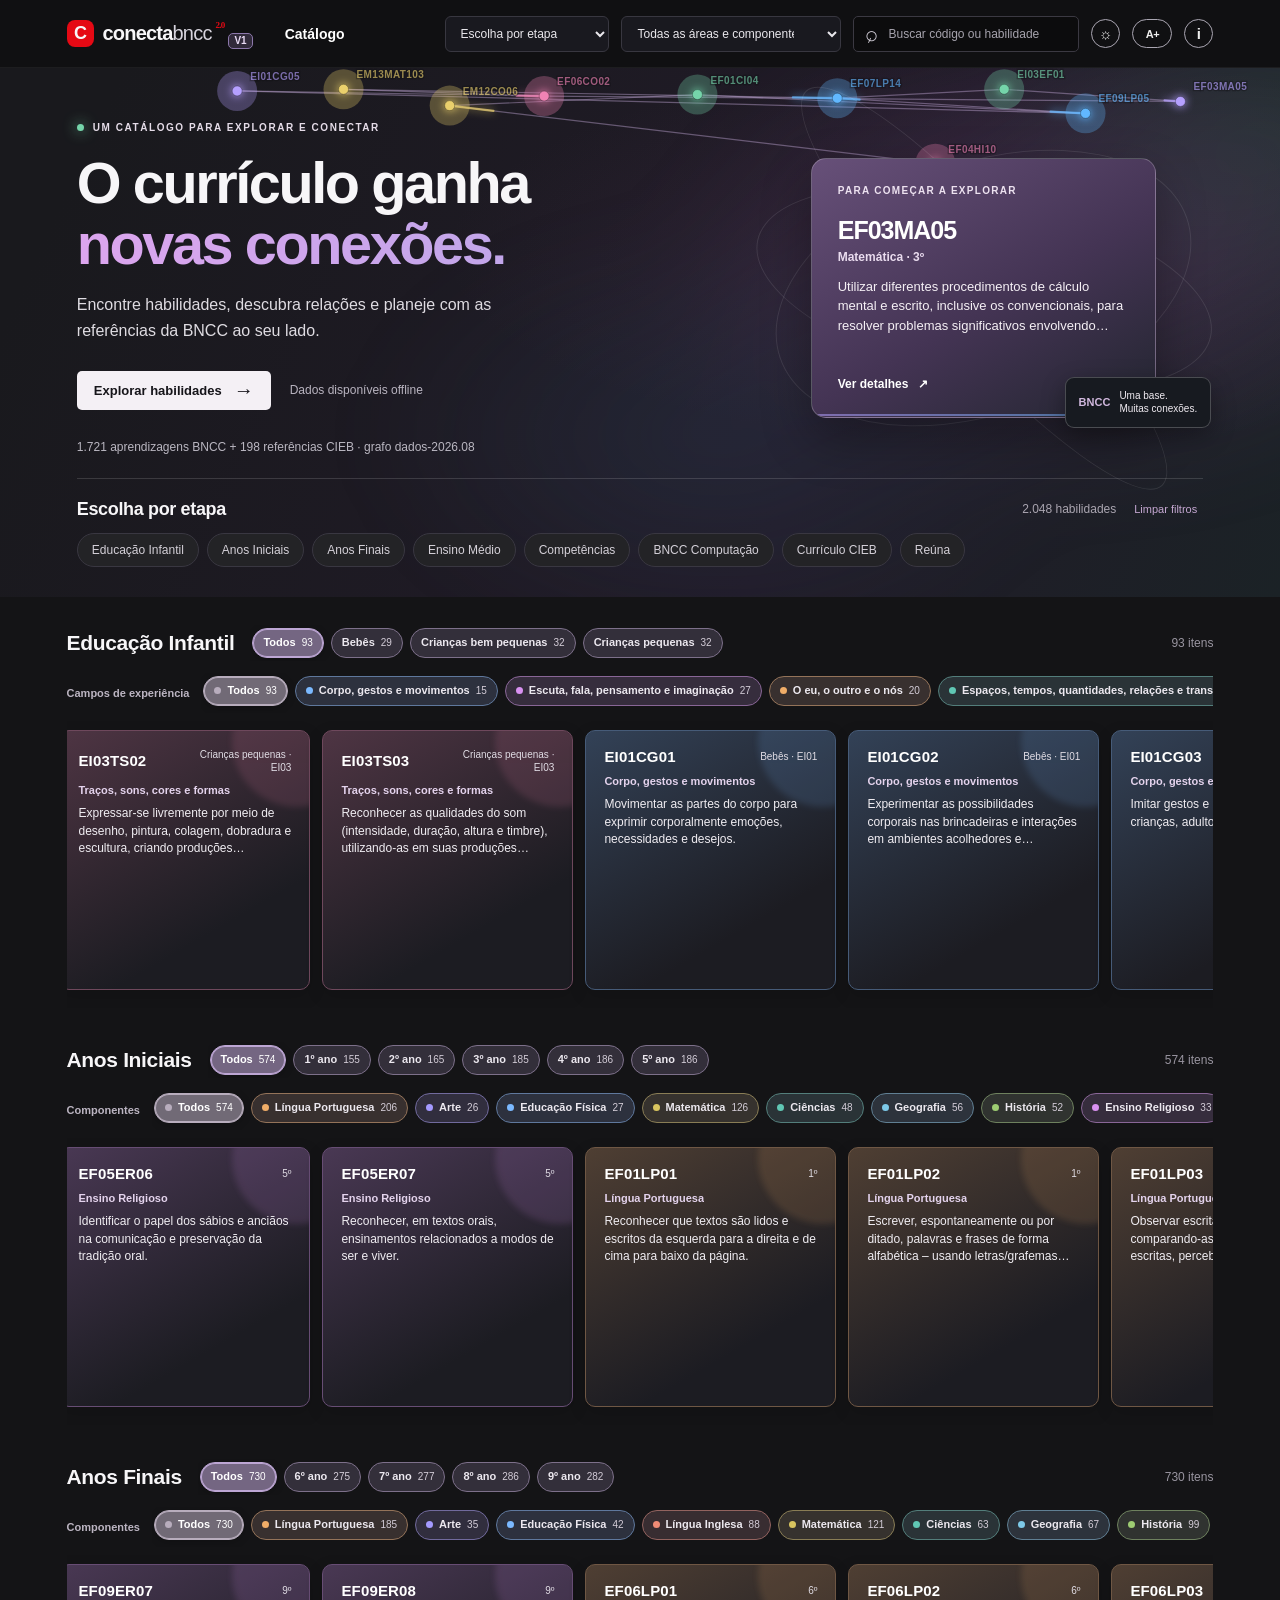
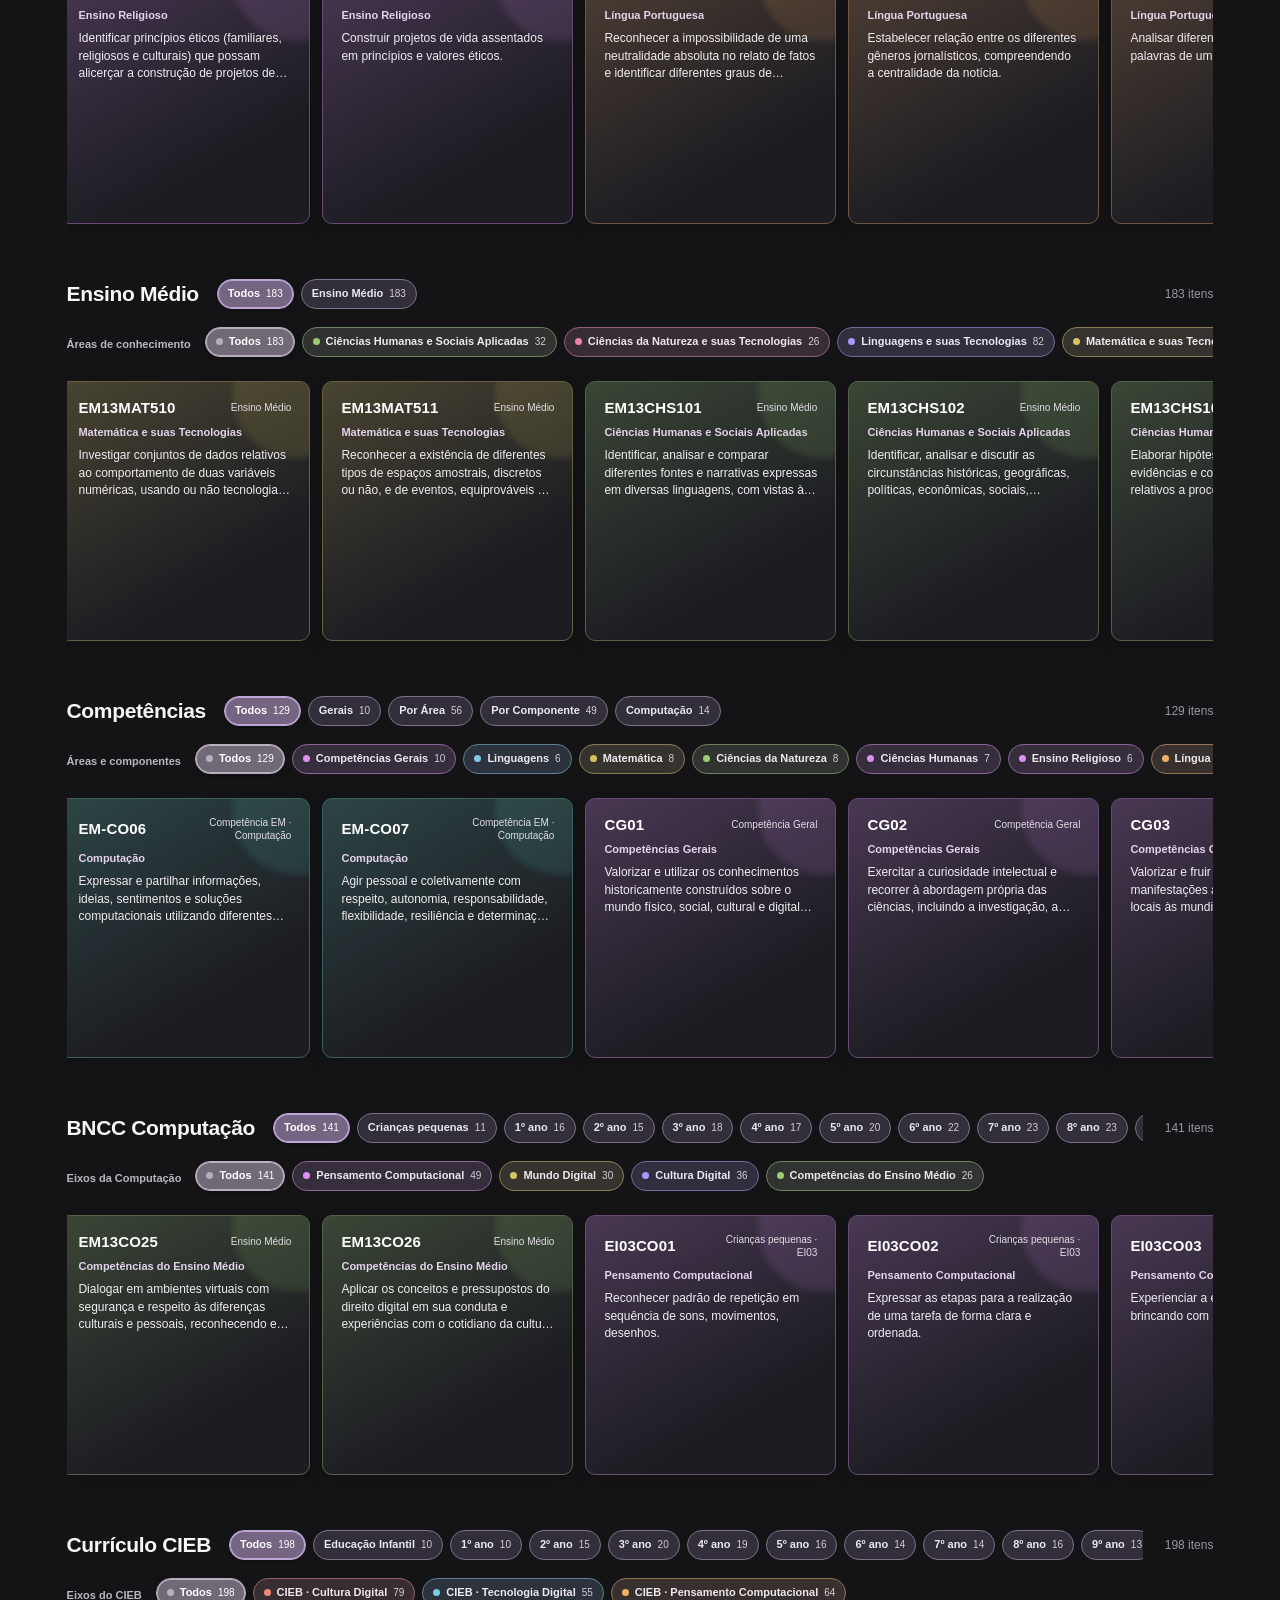
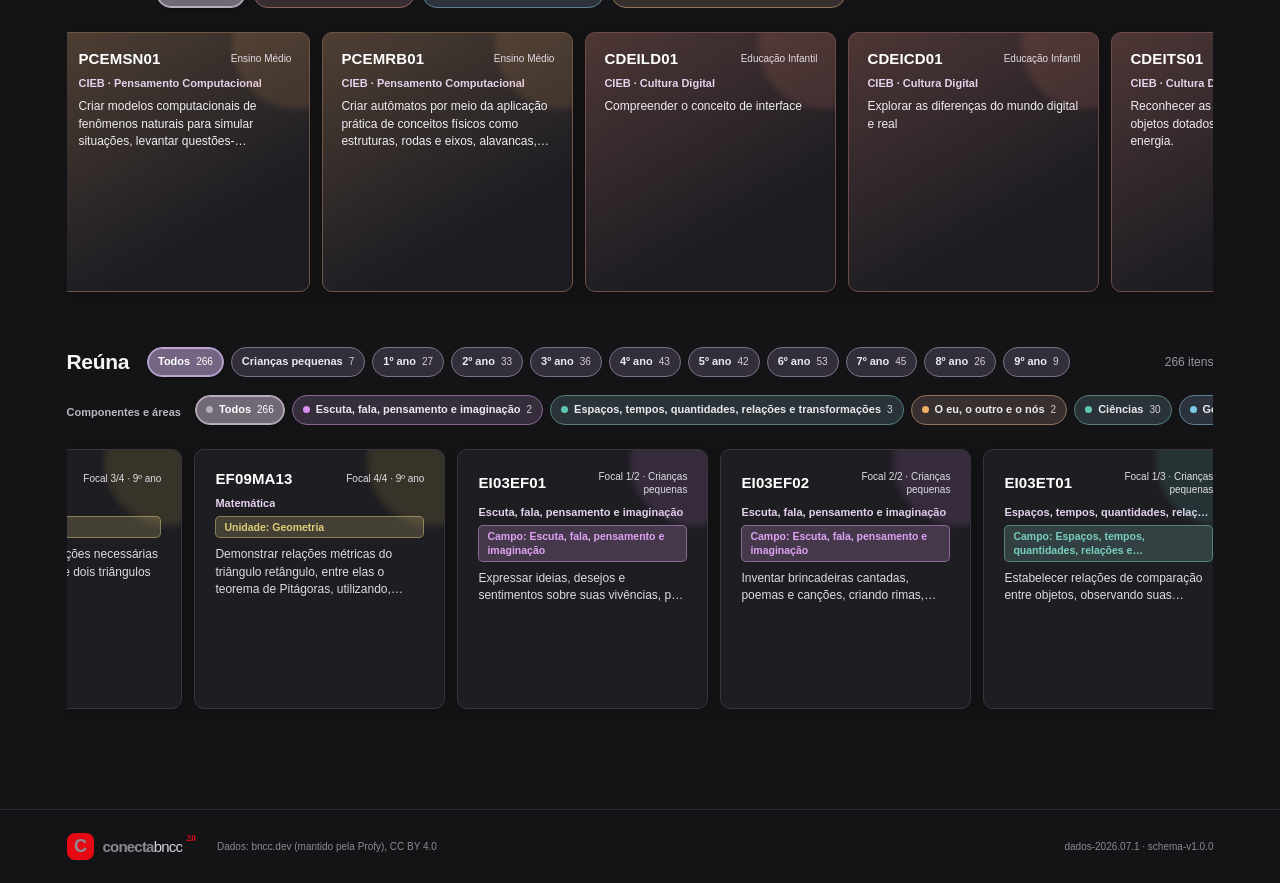
==== commit e37e81cd: "feat: padronizacao visual, integracao cieb medio e refinamentos no catalogo e detalhes - CIEB Ensino" ====
--- a/conecta-bncc-2.0/index.html
+++ b/conecta-bncc-2.0/index.html
@@ -1,7 +1,7 @@
 <!doctype html>
 <html lang="pt-BR"><head><meta charset="utf-8"><meta name="viewport" content="width=device-width,initial-scale=1"><meta name="theme-color" content="#101014"><title>Conecta BNCC 2.0</title><link rel="icon" type="image/svg+xml" href="./favicon.svg"><link rel="stylesheet" href="./app.css"><link rel="stylesheet" href="./tema-claro.css"><link rel="stylesheet" href="./catalog-interactions.css"><link rel="stylesheet" href="./refino.css"><link rel="stylesheet" href="./reuna.css"><link rel="stylesheet" href="./mapa-focal.css"><link rel="stylesheet" href="./print.css"><link rel="stylesheet" href="./carrossel.css"><link rel="stylesheet" href="./hero-conexoes.css"><link rel="stylesheet" href="./grafo.css"><link rel="stylesheet" href="./acessibilidade.css"><link rel="stylesheet" href="./responsividade.css"></head>
 <body>
-<header class="topbar"><div class="brand-container"><a class="brand" href="./" data-home><span class="brand-mark">C</span><span>conecta<span class="brand-light">bncc</span></span><b>2.0</b></a><a class="brand-version-link" href="../index.html" aria-label="Voltar ao Conecta BNCC versão 1">V1</a></div><nav class="main-nav" aria-label="Navegação principal"><a class="nav-active" href="./" data-home>Catálogo</a><a href="#row-computacao" data-jump="computacao">Computação</a><a href="#row-reuna" data-jump="reuna">Reúna</a></nav><div class="top-actions"><label class="stage-select-wrap"><span class="sr-only">Escolher etapa</span><select id="stageSelect" aria-label="Escolha por etapa"><option value="">Escolha por etapa</option><option value="ei">Educação Infantil</option><option value="iniciais">Anos Iniciais</option><option value="finais">Anos Finais</option><option value="em">Ensino Médio</option><option value="computacao">BNCC Computação</option><option value="reuna">Reúna</option></select></label><label class="area-select-wrap"><span class="sr-only">Filtrar por área ou componente curricular</span><select id="areaSelect"><option value="">Todas as áreas e componentes curriculares</option></select></label><label class="search-box"><span aria-hidden="true">⌕</span><input id="searchInput" type="search" placeholder="Buscar código ou habilidade" autocomplete="off"></label><button class="icon-button theme-button" id="themeButton" aria-label="Alternar tema" title="Alternar tema">☼</button><button class="icon-button" id="aboutButton" aria-label="Fontes, referências e método" title="Fontes, referências e método">i</button></div></header>
+<header class="topbar"><div class="brand-container"><a class="brand" href="./" data-home><span class="brand-mark">C</span><span>conecta<span class="brand-light">bncc</span></span><b>2.0</b></a><a class="brand-version-link" href="../index.html" aria-label="Voltar ao Conecta BNCC versão 1">V1</a></div><nav class="main-nav" aria-label="Navegação principal"><a class="nav-active" href="./" data-home>Catálogo</a></nav><div class="top-actions"><label class="stage-select-wrap"><span class="sr-only">Escolher etapa</span><select id="stageSelect" aria-label="Escolha por etapa"><option value="">Escolha por etapa</option><option value="ei">Educação Infantil</option><option value="iniciais">Anos Iniciais</option><option value="finais">Anos Finais</option><option value="em">Ensino Médio</option><option value="competencias">Competências</option><option value="computacao">BNCC Computação</option><option value="cieb">Currículo CIEB</option><option value="reuna">Reúna</option></select></label><label class="area-select-wrap"><span class="sr-only">Filtrar por área ou componente curricular</span><select id="areaSelect"><option value="">Todas as áreas e componentes curriculares</option></select></label><label class="search-box"><span aria-hidden="true">⌕</span><input id="searchInput" type="search" placeholder="Buscar código ou habilidade" autocomplete="off"></label><button class="icon-button theme-button" id="themeButton" aria-label="Alternar tema" title="Alternar tema">☼</button><button class="icon-button" id="aboutButton" aria-label="Fontes, referências e método" title="Fontes, referências e método">i</button></div></header>
 <main id="catalogPage"><section class="hero" id="catalogo"><div class="hero-copy"><div class="eyebrow"><span class="live-dot"></span> UM CATÁLOGO PARA EXPLORAR E CONECTAR</div><h1>O currículo ganha<br><span>novas conexões.</span></h1><p>Encontre habilidades, descubra relações e planeje com as referências da BNCC ao seu lado.</p><div class="hero-actions"><button class="button-primary" id="exploreButton">Explorar habilidades <span>→</span></button><span class="source-note">Dados disponíveis offline</span></div><div class="hero-status" id="datasetStatus" role="status">Carregando catálogo local…</div></div><div class="spotlight" aria-label="Habilidade em destaque"><div class="spotlight-orbit" aria-hidden="true"></div><div class="spotlight-card"><span class="spotlight-kicker">PARA COMEÇAR A EXPLORAR</span><span class="spotlight-code" id="featuredCode">BNCC</span><strong id="featuredArea">Uma habilidade em destaque</strong><p id="featuredText">Carregando a referência curricular…</p><button type="button" id="featuredButton" class="spotlight-link" disabled>Ver detalhes <span>↗</span></button></div><div class="spotlight-note" aria-hidden="true"><b>BNCC</b><span>Uma base.<br>Muitas conexões.</span></div></div><div class="hero-catalog"><div class="catalog-heading"><h2>Escolha por etapa</h2><div class="catalog-controls"><span id="resultCount"></span><button class="text-button" id="clearFilters">Limpar filtros</button></div></div><div class="stage-shortcuts" id="stageShortcuts" aria-label="Navegar para uma etapa"></div></div></section>
 <section class="catalog" aria-label="Catálogo de habilidades"><div id="catalogRows" class="catalog-rows"><div class="loading-state">Preparando seus catálogos…</div></div></section></main>
 <main id="detailPage" class="detail-page" hidden></main><div class="toast" id="toast"></div>
--- a/conecta-bncc-2.0/refino.css
+++ b/conecta-bncc-2.0/refino.css
@@ -68,8 +68,10 @@
 .detail-meta{margin-top:22px}.meta-pill{font-size:12px;padding:8px 12px}
 .detail-nav{position:sticky;top:68px;z-index:15;display:flex;align-items:center;gap:7px;overflow-x:auto;white-space:nowrap;padding:10px max(6vw,calc((100vw - 1250px)/2));background:#18171b;border-bottom:1px solid #36323a;backdrop-filter:none;scrollbar-width:thin}
 .detail-nav span{padding-right:11px;color:#a9a3ae;font-size:11px;font-weight:700}
-.detail-nav a{padding:8px 11px;border-radius:6px;color:#e0dce3;font-size:12px}
-.detail-nav a:hover,.detail-nav a:focus-visible{background:#343039;color:#fff}
+.detail-nav a{position:relative;display:inline-flex;align-items:center;padding:8px 12px;border-radius:7px;border:1px solid transparent;color:#d1cacf;font-size:12px;font-weight:550;line-height:1.3;text-decoration:none;transition:color .15s ease,background-color .15s ease,border-color .15s ease,box-shadow .15s ease}
+.detail-nav a:hover{background:#2f2a35;color:#fff}
+.detail-nav a:focus-visible{outline:2px solid var(--detail-accent,#dfbce9);outline-offset:1px}
+.detail-nav a.is-active,.detail-nav a[aria-current="true"]{background:color-mix(in srgb,var(--detail-accent,#dfbce9) 12%,rgba(255,255,255,0.03));border-color:color-mix(in srgb,var(--detail-accent,#dfbce9) 32%,transparent);color:color-mix(in srgb,var(--detail-accent,#dfbce9) 68%,#ffffff);font-weight:600;box-shadow:none}
 .detail-content{padding:12px 6vw 65px}
 .detail-section{margin:0;padding:38px 0;border-bottom:1px solid #35323a;scroll-margin-top:145px}
 .detail-section:last-child{border-bottom:0}
@@ -133,7 +135,9 @@
 body[data-theme="light"] .topbar{background:#fbfafc}
 body[data-theme="light"] .detail-nav{background:#faf8fb;border-color:#ded9e1}
 body[data-theme="light"] .detail-nav span{color:#766e7a}body[data-theme="light"] .detail-nav a{color:#4e4851}
-body[data-theme="light"] .detail-nav a:hover,body[data-theme="light"] .detail-nav a:focus-visible{background:#eee8f0;color:#2f2732}
+body[data-theme="light"] .detail-nav a:hover{background:#eee8f0;color:#2f2732}
+body[data-theme="light"] .detail-nav a:focus-visible{outline-color:var(--detail-accent,#7e3a9f)}
+body[data-theme="light"] .detail-nav a.is-active,body[data-theme="light"] .detail-nav a[aria-current="true"]{background:color-mix(in srgb,var(--detail-accent,#7e3a9f) 10%,#faf8fc);border-color:color-mix(in srgb,var(--detail-accent,#7e3a9f) 25%,#e0dae4);color:color-mix(in srgb,var(--detail-accent,#7e3a9f) 80%,#201328);font-weight:600;box-shadow:none}
 body[data-theme="light"] .detail-section{border-color:#e1dce4}
 body[data-theme="light"] .section-number{border-color:#d6c8dc;color:#765785}
 body[data-theme="light"] .section-heading .section-caption{color:#6b646f}
@@ -181,6 +185,17 @@
 .detail-header-facts{display:grid;grid-template-columns:repeat(auto-fit,minmax(min(100%,220px),1fr));gap:20px 24px;margin-bottom:22px}
 .detail-header-fact{display:grid;align-content:start;gap:6px;min-width:0;padding-left:12px;border-left:2px solid color-mix(in srgb,var(--detail-accent),transparent 35%)}
 .detail-header-fact-source{grid-column:1/-1}
+details.detail-header-fact-source{cursor:pointer}
+.detail-source-summary{display:flex;align-items:center;justify-content:space-between;gap:12px;cursor:pointer;list-style:none;user-select:none}
+.detail-source-summary::-webkit-details-marker{display:none}
+.detail-source-summary>span:first-child{color:#bcb5c0;font-size:11px;line-height:1.4}
+.detail-source-toggle{display:inline-flex;align-items:center;gap:4px;padding:3px 10px;font-size:11px;font-weight:600;border-radius:6px;border:1px solid #5d4c67;background:#2a252e;color:#dfbce9;transition:all .15s}
+.detail-source-summary:hover .detail-source-toggle{border-color:#b999c9;background:#342d39}
+.detail-source-opened{display:none}
+details.detail-header-fact-source[open] .detail-source-closed{display:none}
+details.detail-header-fact-source[open] .detail-source-opened{display:inline}
+.detail-source-content{display:grid;gap:8px;margin-top:8px;padding-top:4px}
+.detail-source-content>strong{color:#f0ebf3;font-size:13px;line-height:1.5;font-weight:650;overflow-wrap:anywhere}
 .detail-header-info,.detail-header-fact-source{scroll-margin-top:150px}
 .detail-header-source-link{justify-self:start;color:#dfbce9;font-size:11px;line-height:1.5;text-decoration:underline;text-underline-offset:3px}
 .detail-header-fact>span{color:#bcb5c0;font-size:11px;line-height:1.4}
@@ -201,6 +216,10 @@
 body[data-theme="light"] .detail-header-fact{border-color:color-mix(in srgb,var(--detail-accent),transparent 25%)}
 body[data-theme="light"] .detail-header-fact>span,body[data-theme="light"] .detail-header-contexts li>span{color:#716a76}
 body[data-theme="light"] .detail-header-fact>strong,body[data-theme="light"] .detail-header-contexts li>strong{color:#342f38}
+body[data-theme="light"] .detail-source-summary>span:first-child{color:#716a76}
+body[data-theme="light"] .detail-source-toggle{border-color:#d4c4dc;background:#f5eff7;color:#714581}
+body[data-theme="light"] .detail-source-summary:hover .detail-source-toggle{border-color:#9875a8;background:#eee5f2}
+body[data-theme="light"] .detail-source-content>strong{color:#342f38}
 body[data-theme="light"] .detail-header-source-link{color:#714581}
 body[data-theme="light"] .detail-header-contexts,body[data-theme="light"] .detail-header-contexts li{border-color:#e4dfe7}
 body[data-theme="light"] .detail-header-empty{color:#68616d}
@@ -208,7 +227,10 @@
 body[data-theme="light"] .detail-header-map:hover,body[data-theme="light"] .detail-copy-button:hover{border-color:#9875a8;background:#eee5f2}
 body[data-theme="light"] .detail-nav{padding-left:4vw;padding-right:4vw}
 @media(max-width:700px){.detail-header-grid{gap:22px}.detail-header-main{padding-top:5px}.detail-header-info{padding:18px}.detail-header-contexts ul{grid-template-columns:1fr}.detail-nav{padding:9px 16px}}
-.cieb-guidance{margin:0 0 24px}.cieb-guidance ul{margin:0;padding-left:20px;color:#dedbe1;font-size:13px;line-height:1.7}.cieb-guidance li+li{margin-top:9px}
+.cieb-guidance{display:flex;flex-direction:column;gap:16px;margin:0 0 24px}
+.cieb-guidance .info-block{width:100%}
+.cieb-guidance ul{margin:0;padding-left:20px;color:#dedbe1;font-size:13px;line-height:1.7}
+.cieb-guidance li+li{margin-top:9px}
 body[data-theme="light"] .cieb-guidance ul{color:#514b57}
 .ai-card-component{margin:12px 0 8px;color:#f1eaf4;font-size:15px;line-height:1.35}
 .ai-card-codes{display:flex;flex-wrap:wrap;gap:6px;margin:0 0 8px}
--- a/conecta-bncc-2.0/mapa-focal.css
+++ b/conecta-bncc-2.0/mapa-focal.css
@@ -58,6 +58,6 @@
 .hab-dialog-mapa dt{font-size:11px;font-weight:700;letter-spacing:.04em;text-transform:uppercase;color:var(--muted)}
 .hab-dialog-mapa dd{margin:0;font-size:13px;line-height:1.5;color:var(--text)}
 .hab-dialog-texto{margin:0;font-size:14.5px;line-height:1.6;color:var(--text)}
-.hab-dialog-acoes{display:flex;justify-content:flex-end;margin-top:4px}
+.hab-dialog-acoes{display:flex;justify-content:flex-end;align-items:center;gap:10px;flex-wrap:wrap;margin-top:6px}
 
 @media(max-width:640px){.mf-faixa-colunas{grid-template-columns:1fr}.mf-linha{min-width:120px}.hab-dialog-mapa>div{grid-template-columns:1fr;gap:2px}}
--- a/conecta-bncc-2.0/print.css
+++ b/conecta-bncc-2.0/print.css
@@ -1,6 +1,7 @@
 /* Botão e diálogo "Imprimir ou salvar em PDF" da página de detalhes da habilidade */
 
-.print-bar{display:flex;justify-content:flex-end;margin:32px 0 8px;padding-top:20px;border-top:1px solid var(--line)}
+.print-bar{display:flex;justify-content:flex-end;margin:32px 0 0;padding-top:18px;border-top:1px solid rgba(255,255,255,.08)}
+body[data-theme="light"] .print-bar{border-top-color:#e4dfe7}
 .print-head{display:none}
 
 .print-btn{font:inherit;font-size:13px;font-weight:600;line-height:1.2;padding:10px 16px;border:1px solid var(--line);border-radius:10px;background:var(--bg);color:var(--text);cursor:pointer}
@@ -8,9 +9,13 @@
 .print-btn:hover{border-color:var(--text)}
 .print-btn:focus-visible{outline:2px solid var(--text);outline-offset:2px}
 
-.print-dialog{width:min(560px,calc(100vw - 32px));max-width:calc(100vw - 32px);max-height:calc(100vh - 48px);margin:auto;padding:0;border:1px solid var(--line);border-radius:16px;background:var(--surface);color:var(--text);box-shadow:0 24px 60px rgba(0,0,0,.28)}
+.print-dialog{width:min(560px,calc(100vw - 32px));max-width:calc(100vw - 32px);max-height:calc(100vh - 48px);margin:auto;padding:0;border:1px solid var(--line);border-radius:16px;background:var(--surface);color:var(--text);box-shadow:0 24px 60px rgba(0,0,0,.28);overflow:hidden}
 .print-dialog::backdrop{background:rgba(10,12,20,.46)}
-.print-dialog form{display:grid;gap:18px;padding:24px;max-height:calc(100vh - 48px);overflow:auto;box-sizing:border-box}
+.print-dialog form{display:grid;gap:18px;padding:24px;max-height:calc(100vh - 48px);overflow-y:auto;overflow-x:hidden;box-sizing:border-box;scrollbar-gutter:stable;scrollbar-width:thin;scrollbar-color:color-mix(in srgb,var(--text) 22%,transparent) transparent}
+.print-dialog form::-webkit-scrollbar{width:6px}
+.print-dialog form::-webkit-scrollbar-track{background:transparent;margin:16px 0}
+.print-dialog form::-webkit-scrollbar-thumb{background:color-mix(in srgb,var(--text) 22%,transparent);border-radius:999px}
+.print-dialog form::-webkit-scrollbar-thumb:hover{background:color-mix(in srgb,var(--text) 45%,transparent)}
 .print-dialog h2{margin:0;font:700 20px/1.25 Inter,"Segoe UI",Arial,sans-serif;color:var(--text)}
 .print-field{display:grid;gap:8px;min-width:0;margin:0;padding:0;border:0}
 .print-field>legend{margin-bottom:6px;padding:0;font-size:12px;font-weight:700;letter-spacing:.04em;text-transform:uppercase;color:var(--muted)}
--- a/conecta-bncc-2.0/carrossel.css
+++ b/conecta-bncc-2.0/carrossel.css
@@ -5,7 +5,7 @@
 .row-track .skill-card{--card-height:clamp(180px,calc((100svh - 360px)/2),260px);display:flex;flex-direction:column;flex:0 0 clamp(205px,22%,260px);height:var(--card-height);min-height:var(--card-height);overflow:hidden}
 .row-track .skill-card:hover,.row-track .skill-card:focus-visible{height:var(--card-height);min-height:var(--card-height);transform:scale(1.01);border-color:var(--accent);box-shadow:0 10px 25px #0005}
 .row-track .skill-card .card-text,.row-track .skill-card:hover .card-text,.row-track .skill-card:focus-visible .card-text{display:-webkit-box;flex:0 0 auto;min-height:0;margin:8px 0 0;font-size:12px;line-height:1.45;-webkit-box-orient:vertical;-webkit-line-clamp:3;overflow:hidden}
-.row-track .skill-card .card-identity{gap:2px;margin-top:8px}
+.row-track .skill-card .card-identity{display:flex;flex-direction:row;flex-wrap:wrap;align-items:center;gap:4px 6px;margin-top:8px}
 .row-track .skill-card .skill-tag{display:block;max-width:100%;overflow:hidden;text-overflow:ellipsis;white-space:nowrap}
 .row-track .skill-card .card-extra,.row-track .skill-card:hover .card-extra,.row-track .skill-card:focus-visible .card-extra{display:grid;flex:0 1 auto;gap:10px;min-height:0;margin-top:16px;overflow:hidden;font-size:11px;line-height:1.45}
 .card-extra:empty{display:none!important}
@@ -72,3 +72,301 @@
  .hero-catalog .catalog-controls{font-size:11px;gap:8px}
  .catalog{padding-top:25px}
 }
+
+/* Faixas e cartões da página de detalhes */
+.detail-row-rail{position:relative;margin:12px 0 20px;width:100%;min-width:0}
+.detail-faixa-group{margin:18px 0 24px;width:100%;min-width:0}
+.detail-faixa-group h3,.detail-faixa-group h4{display:flex;align-items:center;gap:10px;margin:0 0 10px;font-size:16px;font-weight:700;color:var(--text)}
+.detail-faixa-group h3 span,.detail-faixa-group h4 span,.detail-faixa-group h4 small{font-size:12px;font-weight:700;color:#c9a4e0;background:#32283b;padding:2px 8px;border-radius:12px}
+.faixa-head{display:flex;align-items:center;justify-content:flex-start;flex-wrap:wrap;gap:10px 16px;margin-bottom:8px}
+.faixa-head .related-heading{margin:0;flex:0 0 auto}
+.faixa-head h4{margin:0;flex:0 0 auto}
+.detail-chips-row{margin:0;max-width:100%;flex:0 1 auto;min-width:0}
+.detail-chips-row .component-rail{margin:0;flex:0 1 auto;min-width:0}
+.detail-chips-row .row-component-list{padding:2px 2px 4px;justify-content:flex-start}
+@media(max-width:768px){
+ .faixa-head{gap:8px 12px}
+ .detail-chips-row{width:100%}
+}
+.detail-rail-card[hidden],.skill-card[hidden],.ai-card[hidden],.progress-relation-card[hidden]{display:none!important}
+
+/* Garante que todos os cartões de faixas de detalhes tenham dimensões, fundo e bordas idênticos ao catálogo */
+.ai-card{
+  position:relative;
+  flex:0 0 clamp(205px,22%,260px);
+  height:var(--card-height,190px);
+  min-height:var(--card-height,190px);
+  padding:17px 18px;
+  border-radius:10px;
+  border:1px solid color-mix(in srgb,var(--accent,#9c78d4),#292830 65%);
+  background:linear-gradient(150deg,color-mix(in srgb,var(--accent,#9c78d4),#1c1c22 76%),#1c1c22 72%);
+  box-shadow:0 6px 18px #0002;
+  cursor:pointer;
+  user-select:none;
+  transition:transform .2s ease,box-shadow .2s ease,border-color .2s ease;
+  overflow:hidden;
+  display:flex;
+  flex-direction:column;
+}
+.ai-card:before{
+  position:absolute;
+  content:"";
+  width:130px;
+  height:130px;
+  right:-53px;
+  top:-54px;
+  border-radius:50%;
+  background:var(--accent,#9c78d4);
+  filter:blur(36px);
+  opacity:.13;
+  pointer-events:none;
+}
+.ai-card:hover,.ai-card:focus-visible{
+  transform:scale(1.01);
+  border-color:var(--accent,#9c78d4);
+  box-shadow:0 10px 25px #0005;
+}
+
+.row-track .detail-rail-card,
+.row-track .ai-card{
+  --card-height:clamp(180px,calc((100svh - 360px)/2),260px);
+  display:flex;
+  flex-direction:column;
+  flex:0 0 clamp(205px,22%,260px);
+  height:var(--card-height);
+  min-height:var(--card-height);
+  padding:17px 18px;
+  border-radius:10px;
+  border:1px solid color-mix(in srgb,var(--accent,#9c78d4),#292830 65%);
+  background:linear-gradient(150deg,color-mix(in srgb,var(--accent,#9c78d4),#1c1c22 76%),#1c1c22 72%);
+  box-shadow:0 6px 18px #0002;
+  overflow:hidden;
+  user-select:none;
+  cursor:pointer;
+  transition:transform .2s ease,box-shadow .2s ease,border-color .2s ease;
+}
+.row-track .detail-rail-card:hover,
+.row-track .detail-rail-card:focus-visible,
+.row-track .ai-card:hover,
+.row-track .ai-card:focus-visible{
+  height:var(--card-height);
+  min-height:var(--card-height);
+  transform:scale(1.01);
+  border-color:var(--accent,#9c78d4);
+  box-shadow:0 10px 25px #0005;
+}
+
+/* Estrutura de títulos e alinhamentos idênticos ao catálogo */
+.row-track .detail-rail-card .card-top,
+.row-track .ai-card .card-top{
+  display:flex;
+  align-items:center;
+  justify-content:space-between;
+  gap:8px;
+}
+.row-track .detail-rail-card .skill-code,
+.row-track .ai-card .skill-code{
+  font:800 15px/1.2 Inter,"Segoe UI",Arial,sans-serif;
+  letter-spacing:.01em;
+  color:#fff;
+  white-space:nowrap;
+  overflow:hidden;
+  text-overflow:ellipsis;
+  flex:1 1 auto;
+  min-width:0;
+}
+.row-track .detail-rail-card .skill-group,
+.row-track .ai-card .skill-group{
+  max-width:115px;
+  text-align:right;
+  color:#e0dce4;
+  font-size:10px;
+  line-height:1.35;
+  white-space:nowrap;
+  overflow:hidden;
+  text-overflow:ellipsis;
+  flex:0 0 auto;
+}
+.row-track .detail-rail-card .card-identity,
+.row-track .ai-card .card-identity{
+  display:flex;
+  flex-direction:row;
+  align-items:center;
+  gap:6px;
+  margin-top:8px;
+  min-height:20px;
+}
+.row-track .detail-rail-card .skill-tag,
+.row-track .ai-card .skill-tag{
+  display:block;
+  max-width:100%;
+  overflow:hidden;
+  text-overflow:ellipsis;
+  white-space:nowrap;
+  font-size:11px;
+  line-height:1.3;
+  letter-spacing:0;
+  text-transform:none;
+  color:#e4d3ed;
+}
+.row-track .detail-rail-card .card-text,
+.row-track .ai-card .card-text{
+  display:-webkit-box;
+  flex:0 0 auto;
+  min-height:0;
+  margin:8px 0 0;
+  font-size:12px;
+  line-height:1.45;
+  -webkit-box-orient:vertical;
+  -webkit-line-clamp:3;
+  overflow:hidden;
+  color:#f0edf2;
+}
+.row-track .detail-rail-card .card-foot,
+.row-track .ai-card .card-foot{
+  display:flex;
+  align-items:center;
+  justify-content:space-between;
+  position:static;
+  flex:none;
+  margin-top:auto;
+  padding-top:8px;
+  font-size:11px;
+  font-weight:600;
+  color:#d5d1da;
+  border-top:none;
+}
+.row-track .detail-rail-card .card-foot span:last-child,
+.row-track .ai-card .card-foot span:last-child{
+  font-size:16px;
+}
+
+/* Badge extra (similaridade ou unidade temática) */
+.skill-tag--extra{
+  display:inline-block;
+  font-size:10px;
+  font-weight:700;
+  padding:2px 7px;
+  border-radius:4px;
+  background:#32283b;
+  color:#dfb9ee;
+  border:1px solid #5a4569;
+  white-space:nowrap;
+  max-width:140px;
+  overflow:hidden;
+  text-overflow:ellipsis;
+  flex:0 0 auto;
+}
+.skill-card .skill-tag--extra{
+  max-width:175px;
+}
+.skill-tag--theme{
+  background:color-mix(in srgb,var(--accent,#dfb9ee) 14%,rgba(255,255,255,0.06));
+  border-color:color-mix(in srgb,var(--accent,#dfb9ee) 35%,rgba(255,255,255,0.14));
+  color:color-mix(in srgb,var(--accent,#dfb9ee) 85%,#ffffff);
+}
+
+/* Cartões do Reúna no catálogo: campo ou unidade temática em até 2 linhas e descrição adaptativa */
+.row-track .skill-card.reuna-card .card-identity{
+  display:flex;
+  flex-direction:row;
+  flex-wrap:wrap;
+  align-items:flex-start;
+  gap:4px 6px;
+}
+.row-track .skill-card.reuna-card .skill-tag--theme{
+  display:-webkit-box;
+  -webkit-box-orient:vertical;
+  -webkit-line-clamp:2;
+  overflow:hidden;
+  white-space:normal;
+  word-break:break-word;
+  width:100%;
+  max-width:100%;
+  box-sizing:border-box;
+  line-height:1.35;
+  font-size:10.5px;
+  padding:3px 8px;
+  border-radius:5px;
+  margin-top:2px;
+}
+.row-track .skill-card.reuna-card .card-text,
+.row-track .skill-card.reuna-card:hover .card-text,
+.row-track .skill-card.reuna-card:focus-visible .card-text{
+  display:-webkit-box;
+  -webkit-box-orient:vertical;
+  -webkit-line-clamp:3;
+  overflow:hidden;
+}
+.row-track .skill-card.reuna-card.reuna-theme-lines-2 .card-text,
+.row-track .skill-card.reuna-card.reuna-theme-lines-2:hover .card-text,
+.row-track .skill-card.reuna-card.reuna-theme-lines-2:focus-visible .card-text{
+  -webkit-line-clamp:2;
+}
+
+/* Cores por componente para ai-card */
+.ai-card[data-ai-component="Língua Portuguesa"]{--accent:#f083b4}
+.ai-card[data-ai-component="Arte"]{--accent:#ffb86b}
+.ai-card[data-ai-component="Educação Física"]{--accent:#ead06c}
+.ai-card[data-ai-component="Língua Inglesa"]{--accent:#ef8b75}
+.ai-card[data-ai-component="Matemática"]{--accent:#d8c45f}
+.ai-card[data-ai-component="Ciências"]{--accent:#75d5aa}
+.ai-card[data-ai-component="Ciências da Natureza"]{--accent:#75d5aa}
+.ai-card[data-ai-component="História"]{--accent:#ffb86b}
+.ai-card[data-ai-component="Geografia"]{--accent:#ead06c}
+.ai-card[data-ai-component="Ensino Religioso"]{--accent:#b5a0ff}
+.ai-card[data-ai-component="Computação"]{--accent:#61b8ff}
+.ai-card{--accent:#9c78d4}
+
+/* Modal expandido de detalhes */
+.hab-dialog-rel{display:grid;gap:4px;padding:10px 12px;border:1px solid var(--line,#38353e);border-radius:10px;background:var(--bg,#121116);font-size:12px}
+.hab-dialog-rel strong{color:var(--purple,#b5a0ff);font-size:12px}
+.hab-dialog-rel p{margin:0;color:var(--muted,#a6a4af);line-height:1.4}
+.hab-dialog-bloco{display:grid;gap:4px;font-size:13px;line-height:1.5}
+.hab-dialog-bloco strong{color:var(--muted,#a6a4af);font-size:11px;text-transform:uppercase;letter-spacing:.04em}
+.hab-dialog-bloco p{margin:0}
+.hab-dialog-codes{display:grid;gap:6px;margin-top:6px}
+.hab-dialog-codes span{font-size:11px;font-weight:700;color:var(--muted,#a6a4af);text-transform:uppercase;letter-spacing:.04em}
+.hab-dialog-codes .ai-card-codes{display:flex;flex-wrap:wrap;gap:6px}
+.print-btn--small{padding:4px 8px;font-size:11px}
+
+/* Light mode */
+body[data-theme="light"] .detail-faixa-group h3 span,body[data-theme="light"] .detail-faixa-group h4 span,body[data-theme="light"] .detail-faixa-group h4 small{color:#643a7a;background:#ede4f3}
+body[data-theme="light"] .skill-tag--extra{background:#ede4f3;color:#643a7a;border-color:#d5c0e4}
+body[data-theme="light"] .skill-tag--theme{background:color-mix(in srgb,var(--accent,#643a7a) 12%,#f5f0f8);border-color:color-mix(in srgb,var(--accent,#643a7a) 30%,#d8cee0);color:color-mix(in srgb,var(--accent,#643a7a) 90%,#1a1022)}
+body[data-theme="light"] .ai-card,
+body[data-theme="light"] .row-track .detail-rail-card,
+body[data-theme="light"] .row-track .ai-card{
+  background:linear-gradient(145deg,color-mix(in srgb,var(--accent,#9c78d4),#fff 84%),#fff 75%);
+  border-color:color-mix(in srgb,var(--accent,#9c78d4),#d7d3db 55%);
+  box-shadow:0 6px 20px #28202b12;
+}
+body[data-theme="light"] .row-track .detail-rail-card .skill-code,
+body[data-theme="light"] .row-track .ai-card .skill-code{
+  color:#1a161e;
+}
+body[data-theme="light"] .row-track .detail-rail-card .skill-group,
+body[data-theme="light"] .row-track .ai-card .skill-group{
+  color:#6c6372;
+}
+body[data-theme="light"] .row-track .detail-rail-card .skill-tag,
+body[data-theme="light"] .row-track .ai-card .skill-tag{
+  color:#55445d;
+}
+body[data-theme="light"] .row-track .detail-rail-card .card-text,
+body[data-theme="light"] .row-track .ai-card .card-text{
+  color:#3d3942;
+}
+body[data-theme="light"] .row-track .detail-rail-card .card-foot,
+body[data-theme="light"] .row-track .ai-card .card-foot{
+  color:#77717c;
+  border-top:none;
+}
+body[data-theme="light"] .hab-dialog-rel{background:#f8f6f9;border-color:#ded8e3}
+
+@media(max-width:640px){
+  .row-track .detail-rail-card,.row-track .ai-card{
+    --card-height:clamp(175px,calc((100svh - 320px)/2),220px);
+    flex-basis:min(72%,238px);
+  }
+}
--- a/conecta-bncc-2.0/grafo.css
+++ b/conecta-bncc-2.0/grafo.css
@@ -2,11 +2,11 @@
 @keyframes progress-appear{from{opacity:.6;transform:translateY(4px)}to{opacity:1;transform:translateY(0)}}
 @media(prefers-reduced-motion:reduce){.progress-page{animation:none}}
 .progress-copy,.graph-card{min-width:0;border:1px solid #48414e;border-radius:12px;background:#1c1b21;padding:20px}
-.progress-copy{display:grid;grid-template-columns:repeat(2,minmax(0,1fr));column-gap:24px;align-items:start}.progress-heading,.progress-copy>.graph-warning,.progress-copy>.graph-attribution{grid-column:1/-1}
+.progress-copy{display:flex;flex-direction:column;gap:18px;align-items:stretch;width:100%}
 .progress-heading h3{font-size:25px;line-height:1.1;margin:8px 0}.progress-heading p,.graph-head p{color:#d0c9d4;font-size:12px;line-height:1.5;margin:0}
 .progress-kicker{color:#d7b4e7;font-size:10px;font-weight:800;letter-spacing:.1em}
 .graph-jump{display:inline-flex;margin-top:12px;color:#e5c5f2;font-size:12px;font-weight:700;text-decoration:underline;text-underline-offset:3px}.graph-column{scroll-margin-top:145px}body[data-theme="light"] .graph-jump{color:#673c7b}
-.progress-block{border-top:1px solid #ffffff20;margin-top:18px;padding-top:16px}.progress-block h4{font-size:13px;margin:0 0 9px}.progress-block h4 small{color:#c6b9cc;font-weight:500}.progress-block p,.context-list{font-size:12px;line-height:1.65;color:#e4dfe8;margin:0}.progress-block-title{display:flex;align-items:center;justify-content:space-between;gap:8px}.progress-block-title h4{margin:0}.progress-block-title+.official-text{margin-top:9px}
+.progress-block{border-top:1px solid #ffffff20;margin-top:18px;padding-top:16px;width:100%;min-width:0}.progress-block h4{font-size:13px;margin:0 0 9px}.progress-block h4 small{color:#c6b9cc;font-weight:500}.progress-block p,.context-list{font-size:12px;line-height:1.65;color:#e4dfe8;margin:0}.progress-block-title{display:flex;align-items:center;justify-content:space-between;gap:8px}.progress-block-title h4{margin:0}.progress-block-title+.official-text{margin-top:9px}
 .context-list{padding-left:19px}.context-list li+li{margin-top:5px}.context-list small{color:#c6b9cc}
 .progress-list{list-style:none;padding:0;margin:0;display:grid;gap:8px}.progress-list button{width:100%;display:grid;grid-template-columns:1fr auto;gap:5px 8px;text-align:left;padding:10px;border:1px solid #48414e;border-radius:8px;background:#242229;color:#f2edf4;cursor:pointer}.progress-list button:hover,.progress-list button:focus-visible{border-color:#bb99cf;background:#302a36}.progress-list button strong{color:#dec1ed}.progress-list button>span:not(.progress-badge),.progress-list small{grid-column:1/-1;font-size:11px;line-height:1.45}.progress-list button>span:not(.progress-badge){display:-webkit-box;-webkit-box-orient:vertical;-webkit-line-clamp:3;overflow:hidden}.progress-list small{color:#c8c1cb}.progress-badge{align-self:start;border-radius:20px;padding:3px 7px;background:#4a394f;color:#f1d9f4;font-size:10px}.progress-badge.official{background:#294b3a;color:#d3f5df}
 .graph-empty,.graph-hint{font-size:11px;line-height:1.5;color:#c5bdc8}.graph-warning,.graph-map-warning{padding:11px 12px;border-left:3px solid #d7a96d;border-radius:5px;background:#3b3027;color:#f6e3c9;font-size:11px;line-height:1.55}.graph-attribution{font-size:11px;line-height:1.5;color:#c6bdca}.graph-attribution a{color:#e0bce9;text-decoration:underline}
@@ -21,7 +21,7 @@
 .graph-legend{display:flex;gap:8px 13px;flex-wrap:wrap;color:#ddd6e0;font-size:10px;line-height:1.4}.graph-legend span{display:inline-flex;align-items:center;gap:5px}.graph-legend i:not(.line){width:10px;height:10px;border-radius:3px;background:var(--legend);border:1px solid #0005}.graph-legend .line{width:19px;border-top:2px solid #9ca6b8}.graph-legend .line.official{border-top:4px solid #5ba878}.graph-legend .line.strong{border-color:#879cbd}.graph-legend .line.medium{border-top:2px dashed #ac96bd}.graph-legend .line.weak{border-top:2px dotted #b5aeb9}.graph-legend .line.structural{border-top:1px solid #9a98a0}
 body[data-theme="light"] .progress-copy,body[data-theme="light"] .graph-card{background:#fff;border-color:#d9d1dc;color:#29232d}body[data-theme="light"] .progress-heading p,body[data-theme="light"] .graph-head p,body[data-theme="light"] .progress-block p,body[data-theme="light"] .context-list,body[data-theme="light"] .graph-controls,body[data-theme="light"] .graph-legend{color:#49404d}body[data-theme="light"] .progress-block{border-color:#e8e1ea}body[data-theme="light"] .progress-kicker,body[data-theme="light"] .progress-list button strong,body[data-theme="light"] .graph-attribution a{color:#674077}body[data-theme="light"] .progress-list button{background:#f8f5f9;border-color:#ded6e1;color:#302a33}body[data-theme="light"] .progress-list small,body[data-theme="light"] .graph-hint,body[data-theme="light"] .graph-directions,body[data-theme="light"] .graph-attribution{color:#625b65}body[data-theme="light"] .graph-actions button,body[data-theme="light"] .graph-action,body[data-theme="light"] .graph-controls select{background:#f7f3f8;color:#3b3040;border-color:#c8bbcd}
 @media(max-width:950px){.progress-page{grid-template-columns:1fr}.graph-canvas-wrap{height:55vh;min-height:340px}}
-@media(max-width:640px){.progress-copy,.graph-card{padding:15px}.progress-copy{grid-template-columns:minmax(0,1fr)}.progress-heading,.progress-copy>.graph-warning,.progress-copy>.graph-attribution{grid-column:auto}.graph-head{display:block}.graph-actions{justify-content:flex-start;margin-top:12px}.graph-canvas-wrap{height:55vh;min-height:320px}.graph-controls{gap:9px}.graph-directions{flex-direction:column}}
+@media(max-width:640px){.progress-copy,.graph-card{padding:15px}.graph-head{display:block}.graph-actions{justify-content:flex-start;margin-top:12px}.graph-canvas-wrap{height:55vh;min-height:320px}.graph-controls{gap:9px}.graph-directions{flex-direction:column}}
 .graph-canvas-wrap{overflow:auto;overscroll-behavior:contain;scrollbar-color:#777183 #eceaf0;touch-action:pan-x pan-y}
 .graph-canvas-slot{position:relative;min-width:100%;min-height:100%}
 .graph-canvas{position:relative;inset:auto;flex:none}
--- a/conecta-bncc-2.0/responsividade.css
+++ b/conecta-bncc-2.0/responsividade.css
@@ -57,11 +57,11 @@
  .mobile-filter-chevron{transition:none}
 }
 
-/* Mantém a habilidade identificada quando a pessoa percorre o conteúdo longo. */
-.detail-sticky-summary[hidden]{display:none}
-.detail-sticky-summary{position:fixed;inset:68px 0 auto;z-index:26;display:grid;grid-template-columns:max-content minmax(0,1fr);align-items:center;gap:12px;height:52px;max-height:52px;padding:5px max(4vw,calc((100vw - 1250px)/2));overflow:hidden;border-bottom:1px solid #3b3540;background:#1b1a20;color:#f1edf3;box-shadow:0 5px 18px #0003}
-.detail-sticky-summary strong{min-width:75px;color:#f1d7fa;font-size:12px;font-weight:800;letter-spacing:.025em;white-space:nowrap}
-.detail-sticky-summary p{display:-webkit-box;-webkit-box-orient:vertical;-webkit-line-clamp:2;overflow:hidden;margin:0;color:#e2dde5;font-size:12px;line-height:1.35}
+/* Mantém a habilidade identificada quando a pessoa percorre o conteúdo longo com badge destacado e cores de foco. */
+.detail-sticky-summary[hidden]{display:none!important}
+.detail-sticky-summary{position:fixed;inset:68px 0 auto;z-index:26;display:grid;grid-template-columns:max-content minmax(0,1fr);align-items:center;gap:14px;height:52px;max-height:52px;padding:4px max(4vw,calc((100vw - 1250px)/2));overflow:hidden;border-bottom:1px solid color-mix(in srgb,var(--detail-accent,#c9a4e0) 20%,rgba(255,255,255,0.08));background:linear-gradient(90deg,color-mix(in srgb,var(--detail-accent,#c9a4e0) 8%,#16151c) 0%,#15141b 40%,#16151c 100%);color:#f7f4f9;box-shadow:0 4px 16px rgba(0,0,0,0.28);backdrop-filter:blur(14px)}
+.detail-sticky-summary strong{display:inline-flex;align-items:center;min-width:auto;padding:0;border:none;background:transparent;color:color-mix(in srgb,var(--detail-accent,#c9a4e0) 85%,#ffffff);font-family:Inter,system-ui,-apple-system,sans-serif;font-size:16px;font-weight:800;letter-spacing:-.01em;white-space:nowrap;box-shadow:none;text-shadow:none}
+.detail-sticky-summary p{display:-webkit-box;-webkit-box-orient:vertical;-webkit-line-clamp:2;overflow:hidden;margin:0;color:#dcd7e2;font-size:12px;line-height:1.4;font-weight:450;border-left:1px solid color-mix(in srgb,var(--detail-accent,#c9a4e0) 25%,rgba(255,255,255,0.1));padding-left:11px}
 .detail-sticky-shell{position:sticky;top:68px;z-index:25}
 .detail-sticky-shell .detail-nav{position:static;top:auto}
 .detail-page.has-compact-summary .detail-sticky-shell{top:120px}
@@ -103,14 +103,14 @@
 .graph-card:fullscreen .graph-connection-view .map-frame,.graph-card.is-expanded .graph-connection-view .map-frame{flex:1 1 auto;height:auto;min-height:260px}
 .graph-card:fullscreen .graph-map-view,.graph-card.is-expanded .graph-map-view{flex:1;min-height:0}
 .graph-card:fullscreen .graph-map-view .graph-canvas-wrap,.graph-card.is-expanded .graph-map-view .graph-canvas-wrap{flex:1 0 260px;height:auto;min-height:260px}
-body[data-theme="light"] .detail-sticky-summary{border-color:#ded8e2;background:#fbf9fc;color:#302b34;box-shadow:0 5px 18px #24132a18}
-body[data-theme="light"] .detail-sticky-summary strong{color:#69417a}
-body[data-theme="light"] .detail-sticky-summary p{color:#48424d}
+body[data-theme="light"] .detail-sticky-summary{border-bottom:1px solid color-mix(in srgb,var(--detail-accent,#7e3a9f) 18%,#ded9e2);background:linear-gradient(90deg,color-mix(in srgb,var(--detail-accent,#7e3a9f) 8%,#ffffff) 0%,#fbf9fc 50%,#ffffff 100%);color:#26212b;box-shadow:0 3px 12px rgba(0,0,0,0.06)}
+body[data-theme="light"] .detail-sticky-summary strong{background:transparent;border:none;padding:0;color:color-mix(in srgb,var(--detail-accent,#7e3a9f) 88%,#1c1024);font-size:16px;font-weight:800;box-shadow:none;text-shadow:none}
+body[data-theme="light"] .detail-sticky-summary p{color:#4a4450;font-size:12px;font-weight:450;border-left:1px solid color-mix(in srgb,var(--detail-accent,#7e3a9f) 25%,#ded9e2)}
 
 @media(max-width:640px){
  .detail-sticky-summary{inset:0 0 auto;grid-template-columns:max-content minmax(0,1fr);gap:8px;height:50px;max-height:50px;padding:4px 12px}
- .detail-sticky-summary strong{min-width:0;font-size:11px}
- .detail-sticky-summary p{font-size:11px;line-height:1.3}
+ .detail-sticky-summary strong{min-width:0;font-size:13.5px;font-weight:800;padding:0;border:none;background:transparent}
+ .detail-sticky-summary p{font-size:11px;line-height:1.3;padding-left:6px}
  .detail-sticky-shell{top:0}
  .detail-page.has-compact-summary .detail-sticky-shell{top:50px}
  .detail-page .detail-section,.detail-page #detalhe-grafo,.detail-page .graph-column,.detail-page .detail-header-info,.detail-page .detail-header-fact-source{scroll-margin-top:54px}
@@ -121,3 +121,5 @@
  .graph-map-toolbar .graph-actions{justify-content:flex-start;padding-bottom:8px}
  .graph-map-toolbar .graph-controls{gap:9px 12px}
 }
+.detail-page #detalhe-computacao,.detail-page #detalhe-articulacoes{scroll-margin-top:190px}
+@media(max-width:640px){.detail-page #detalhe-computacao,.detail-page #detalhe-articulacoes{scroll-margin-top:120px}}
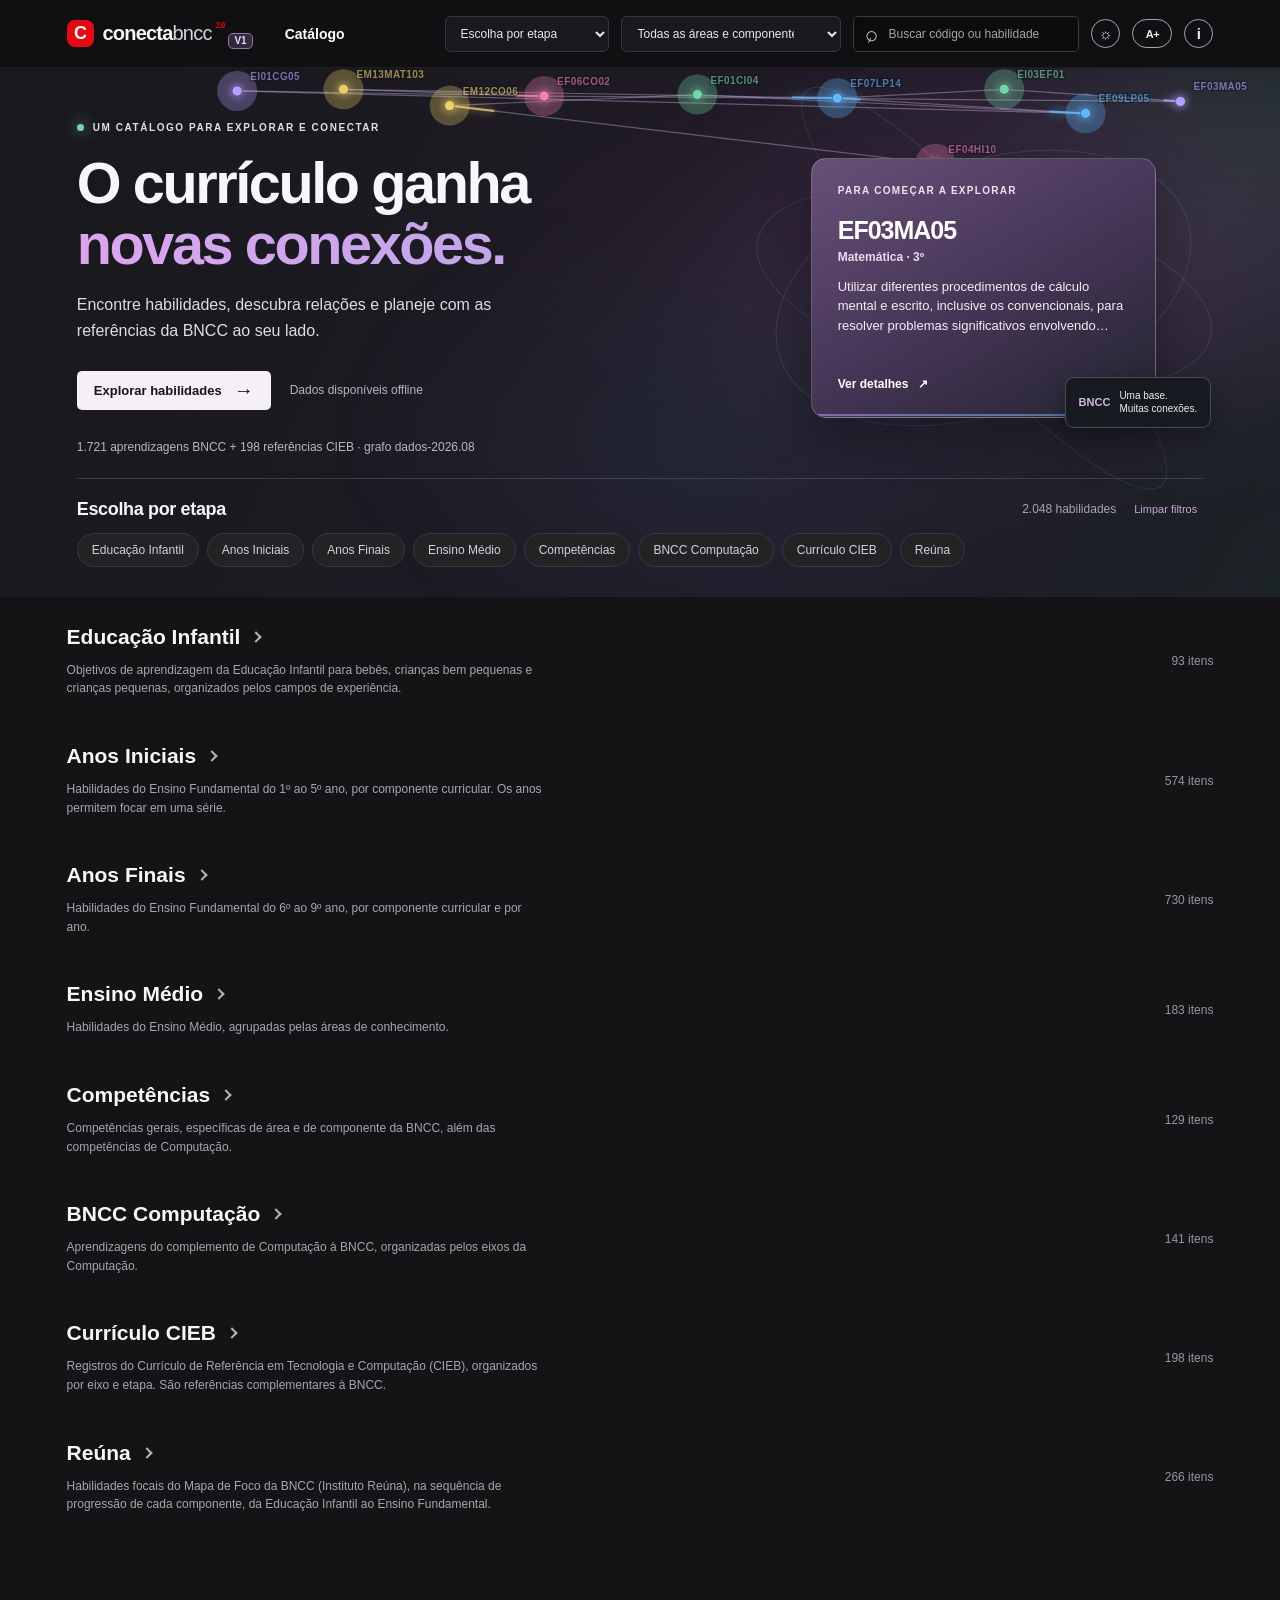
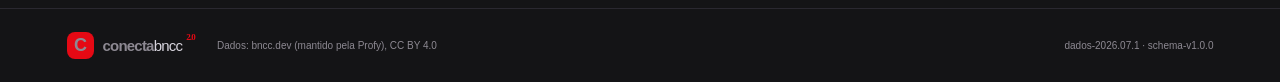
==== commit fac9b080: "feat: secoes recolhiveis, ajustes de catalogo, detalhes e responsividade Co-Authored-By: Claude Haik" ====
--- a/conecta-bncc-2.0/index.html
+++ b/conecta-bncc-2.0/index.html
@@ -1,5 +1,5 @@
 <!doctype html>
-<html lang="pt-BR"><head><meta charset="utf-8"><meta name="viewport" content="width=device-width,initial-scale=1"><meta name="theme-color" content="#101014"><title>Conecta BNCC 2.0</title><link rel="icon" type="image/svg+xml" href="./favicon.svg"><link rel="stylesheet" href="./app.css"><link rel="stylesheet" href="./tema-claro.css"><link rel="stylesheet" href="./catalog-interactions.css"><link rel="stylesheet" href="./refino.css"><link rel="stylesheet" href="./reuna.css"><link rel="stylesheet" href="./mapa-focal.css"><link rel="stylesheet" href="./print.css"><link rel="stylesheet" href="./carrossel.css"><link rel="stylesheet" href="./hero-conexoes.css"><link rel="stylesheet" href="./grafo.css"><link rel="stylesheet" href="./acessibilidade.css"><link rel="stylesheet" href="./responsividade.css"></head>
+<html lang="pt-BR"><head><meta charset="utf-8"><meta name="viewport" content="width=device-width,initial-scale=1"><meta name="theme-color" content="#101014"><title>Conecta BNCC 2.0</title><link rel="icon" type="image/svg+xml" href="./favicon.svg"><link rel="stylesheet" href="./app.css"><link rel="stylesheet" href="./tema-claro.css"><link rel="stylesheet" href="./catalog-interactions.css"><link rel="stylesheet" href="./refino.css"><link rel="stylesheet" href="./reuna.css"><link rel="stylesheet" href="./mapa-focal.css"><link rel="stylesheet" href="./print.css"><link rel="stylesheet" href="./carrossel.css"><link rel="stylesheet" href="./hero-conexoes.css"><link rel="stylesheet" href="./grafo.css"><link rel="stylesheet" href="./acessibilidade.css"><link rel="stylesheet" href="./responsividade.css"><link rel="stylesheet" href="./secoes-recolhiveis.css"></head>
 <body>
 <header class="topbar"><div class="brand-container"><a class="brand" href="./" data-home><span class="brand-mark">C</span><span>conecta<span class="brand-light">bncc</span></span><b>2.0</b></a><a class="brand-version-link" href="../index.html" aria-label="Voltar ao Conecta BNCC versão 1">V1</a></div><nav class="main-nav" aria-label="Navegação principal"><a class="nav-active" href="./" data-home>Catálogo</a></nav><div class="top-actions"><label class="stage-select-wrap"><span class="sr-only">Escolher etapa</span><select id="stageSelect" aria-label="Escolha por etapa"><option value="">Escolha por etapa</option><option value="ei">Educação Infantil</option><option value="iniciais">Anos Iniciais</option><option value="finais">Anos Finais</option><option value="em">Ensino Médio</option><option value="competencias">Competências</option><option value="computacao">BNCC Computação</option><option value="cieb">Currículo CIEB</option><option value="reuna">Reúna</option></select></label><label class="area-select-wrap"><span class="sr-only">Filtrar por área ou componente curricular</span><select id="areaSelect"><option value="">Todas as áreas e componentes curriculares</option></select></label><label class="search-box"><span aria-hidden="true">⌕</span><input id="searchInput" type="search" placeholder="Buscar código ou habilidade" autocomplete="off"></label><button class="icon-button theme-button" id="themeButton" aria-label="Alternar tema" title="Alternar tema">☼</button><button class="icon-button" id="aboutButton" aria-label="Fontes, referências e método" title="Fontes, referências e método">i</button></div></header>
 <main id="catalogPage"><section class="hero" id="catalogo"><div class="hero-copy"><div class="eyebrow"><span class="live-dot"></span> UM CATÁLOGO PARA EXPLORAR E CONECTAR</div><h1>O currículo ganha<br><span>novas conexões.</span></h1><p>Encontre habilidades, descubra relações e planeje com as referências da BNCC ao seu lado.</p><div class="hero-actions"><button class="button-primary" id="exploreButton">Explorar habilidades <span>→</span></button><span class="source-note">Dados disponíveis offline</span></div><div class="hero-status" id="datasetStatus" role="status">Carregando catálogo local…</div></div><div class="spotlight" aria-label="Habilidade em destaque"><div class="spotlight-orbit" aria-hidden="true"></div><div class="spotlight-card"><span class="spotlight-kicker">PARA COMEÇAR A EXPLORAR</span><span class="spotlight-code" id="featuredCode">BNCC</span><strong id="featuredArea">Uma habilidade em destaque</strong><p id="featuredText">Carregando a referência curricular…</p><button type="button" id="featuredButton" class="spotlight-link" disabled>Ver detalhes <span>↗</span></button></div><div class="spotlight-note" aria-hidden="true"><b>BNCC</b><span>Uma base.<br>Muitas conexões.</span></div></div><div class="hero-catalog"><div class="catalog-heading"><h2>Escolha por etapa</h2><div class="catalog-controls"><span id="resultCount"></span><button class="text-button" id="clearFilters">Limpar filtros</button></div></div><div class="stage-shortcuts" id="stageShortcuts" aria-label="Navegar para uma etapa"></div></div></section>
--- a/conecta-bncc-2.0/catalog-interactions.css
+++ b/conecta-bncc-2.0/catalog-interactions.css
@@ -16,3 +16,17 @@
 .skill-card:hover .card-foot,.skill-card:focus-visible .card-foot{position:relative;left:auto;right:auto;bottom:auto;margin-top:11px}
 @media(min-width:641px) and (max-width:760px){.main-nav{display:none}}
 @media(max-width:640px){.rail-arrow{display:none}.skill-card{height:144px}.skill-card:hover,.skill-card:focus-visible{min-height:144px;transform:none}}
+
+/* Faixas nascem recolhidas: título e resumo ficam visíveis; abrir a faixa mostra o conteúdo de sempre. */
+.row-toggle{display:inline-flex;align-items:center;gap:10px;margin:0;padding:0;border:0;background:none;color:inherit;font:inherit;text-align:left;cursor:pointer}
+.row-toggle:focus-visible{outline:2px solid #e6c6ef;outline-offset:4px;border-radius:3px}
+.row-chevron{display:inline-block;flex:0 0 auto;width:8px;height:8px;margin-left:2px;border-right:2px solid currentColor;border-bottom:2px solid currentColor;opacity:.7;transform:rotate(-45deg);transition:transform .2s ease}
+.catalog-row.is-open .row-chevron{transform:rotate(45deg)}
+.row-summary{margin:6px 0 0;max-width:72ch;color:#a9a4ae;font-size:12px;line-height:1.55}
+.catalog-row.is-collapsed .row-heading-main{flex-direction:column;align-items:flex-start;gap:6px}
+.catalog-row.is-collapsed .row-head{cursor:pointer}
+.catalog-row.is-collapsed .row-head:hover .row-toggle{color:#e6c6ef}
+.catalog-row.is-collapsed .row-periods,.catalog-row.is-collapsed .row-body{display:none}
+.catalog-row.is-open .row-summary{display:none}
+body[data-theme="light"] .row-summary{color:#6f6876}
+@media(prefers-reduced-motion:reduce){.row-chevron{transition:none}}
--- a/conecta-bncc-2.0/refino.css
+++ b/conecta-bncc-2.0/refino.css
@@ -175,7 +175,7 @@
 .detail-header-grid{display:grid;grid-template-columns:minmax(0,1fr);gap:clamp(24px,2.5vw,38px)}
 .detail-header-main{min-width:0;padding-top:6px}
 .detail-header-main .detail-title h1{margin-top:19px}
-.detail-header-main .detail-title .skill-long-text{max-width:76ch;font-size:clamp(17px,1.35vw,21px);line-height:1.65}
+.detail-header-main .detail-title .skill-long-text{max-width:none;font-size:clamp(17px,1.35vw,21px);line-height:1.65}
 .detail-header-actions{display:flex;flex-wrap:wrap;gap:9px;margin-top:20px}
 .detail-header-info{min-width:0;padding:clamp(18px,2vw,26px);border:1px solid #403a45;border-radius:12px;background:#ffffff06}
 .detail-header-info-title{display:flex;flex-wrap:wrap;align-items:center;justify-content:space-between;gap:10px;margin-bottom:16px}
--- a/conecta-bncc-2.0/responsividade.css
+++ b/conecta-bncc-2.0/responsividade.css
@@ -65,8 +65,8 @@
 .detail-sticky-shell{position:sticky;top:68px;z-index:25}
 .detail-sticky-shell .detail-nav{position:static;top:auto}
 .detail-page.has-compact-summary .detail-sticky-shell{top:120px}
-.detail-page .detail-section,.detail-page #detalhe-grafo,.detail-page .graph-column,.detail-page .detail-header-info,.detail-page .detail-header-fact-source{scroll-margin-top:112px}
-.detail-page.has-compact-summary .detail-section,.detail-page.has-compact-summary #detalhe-grafo,.detail-page.has-compact-summary .graph-column,.detail-page.has-compact-summary .detail-header-info,.detail-page.has-compact-summary .detail-header-fact-source{scroll-margin-top:164px}
+.detail-page .detail-section,.detail-page #detalhe-mapa-progressao,.detail-page .graph-column,.detail-page .detail-header-info,.detail-page .detail-header-fact-source{scroll-margin-top:112px}
+.detail-page.has-compact-summary .detail-section,.detail-page.has-compact-summary #detalhe-mapa-progressao,.detail-page.has-compact-summary .graph-column,.detail-page.has-compact-summary .detail-header-info,.detail-page.has-compact-summary .detail-header-fact-source{scroll-margin-top:164px}
 .map-view-panel[hidden]{display:none!important}
 .map-view-panel{min-width:0}
 .map-workspace .map-view-switch{margin:0 0 18px}
@@ -113,8 +113,8 @@
  .detail-sticky-summary p{font-size:11px;line-height:1.3;padding-left:6px}
  .detail-sticky-shell{top:0}
  .detail-page.has-compact-summary .detail-sticky-shell{top:50px}
- .detail-page .detail-section,.detail-page #detalhe-grafo,.detail-page .graph-column,.detail-page .detail-header-info,.detail-page .detail-header-fact-source{scroll-margin-top:54px}
- .detail-page.has-compact-summary .detail-section,.detail-page.has-compact-summary #detalhe-grafo,.detail-page.has-compact-summary .graph-column,.detail-page.has-compact-summary .detail-header-info,.detail-page.has-compact-summary .detail-header-fact-source{scroll-margin-top:104px}
+ .detail-page .detail-section,.detail-page #detalhe-mapa-progressao,.detail-page .graph-column,.detail-page .detail-header-info,.detail-page .detail-header-fact-source{scroll-margin-top:54px}
+ .detail-page.has-compact-summary .detail-section,.detail-page.has-compact-summary #detalhe-mapa-progressao,.detail-page.has-compact-summary .graph-column,.detail-page.has-compact-summary .detail-header-info,.detail-page.has-compact-summary .detail-header-fact-source{scroll-margin-top:104px}
  .graph-connection-view .map-frame{height:50svh;max-height:520px;min-height:240px}
  .graph-map-view .graph-canvas-wrap{height:50svh;max-height:520px;min-height:240px}
  .graph-map-toolbar{padding:10px;gap:9px}
--- a/conecta-bncc-2.0/secoes-recolhiveis.css
+++ b/conecta-bncc-2.0/secoes-recolhiveis.css
@@ -0,0 +1,16 @@
+/* Seções da página de habilidade: título e legenda ficam visíveis; o conteúdo abre ao clicar. */
+.section-toggle{display:inline-flex;align-items:center;gap:11px;margin:0;padding:0;border:0;background:none;color:inherit;font:inherit;letter-spacing:inherit;text-transform:inherit;text-align:left;cursor:pointer}
+.section-toggle:focus-visible{outline:2px solid #e6c6ef;outline-offset:4px;border-radius:3px}
+.section-chevron{display:inline-block;flex:0 0 auto;width:9px;height:9px;margin-left:2px;border-right:2px solid currentColor;border-bottom:2px solid currentColor;opacity:.75;transform:rotate(-45deg);transition:transform .2s ease}
+.detail-collapsible.is-open .section-chevron{transform:rotate(45deg)}
+.detail-section.detail-collapsible.is-collapsed{padding-top:28px;padding-bottom:28px}
+.detail-collapsible.is-collapsed .section-heading{margin-bottom:0}
+.detail-collapsible.is-collapsed .detail-collapsible-head,.detail-collapsible.is-collapsed>.section-caption{cursor:pointer}
+.detail-collapsible.is-collapsed .detail-collapsible-head:hover .section-toggle,.detail-collapsible.is-collapsed>.section-caption:hover{color:#e6c6ef}
+body[data-theme="light"] .detail-collapsible.is-collapsed .detail-collapsible-head:hover .section-toggle,body[data-theme="light"] .detail-collapsible.is-collapsed>.section-caption:hover{color:#643a7a}
+.detail-collapsible.is-collapsed>.detail-collapse-body{display:none}
+.detail-header-info>.section-caption{margin:0 0 14px;color:#a9a4ae;font-size:12px;line-height:1.55}
+.detail-header-info-title+.section-caption{margin-top:-8px}
+.detail-header-info.is-collapsed>.section-caption{margin-bottom:0}
+body[data-theme="light"] .detail-header-info>.section-caption{color:#6b646f}
+@media print{.detail-collapse-body{display:block !important}.section-chevron{display:none !important}}
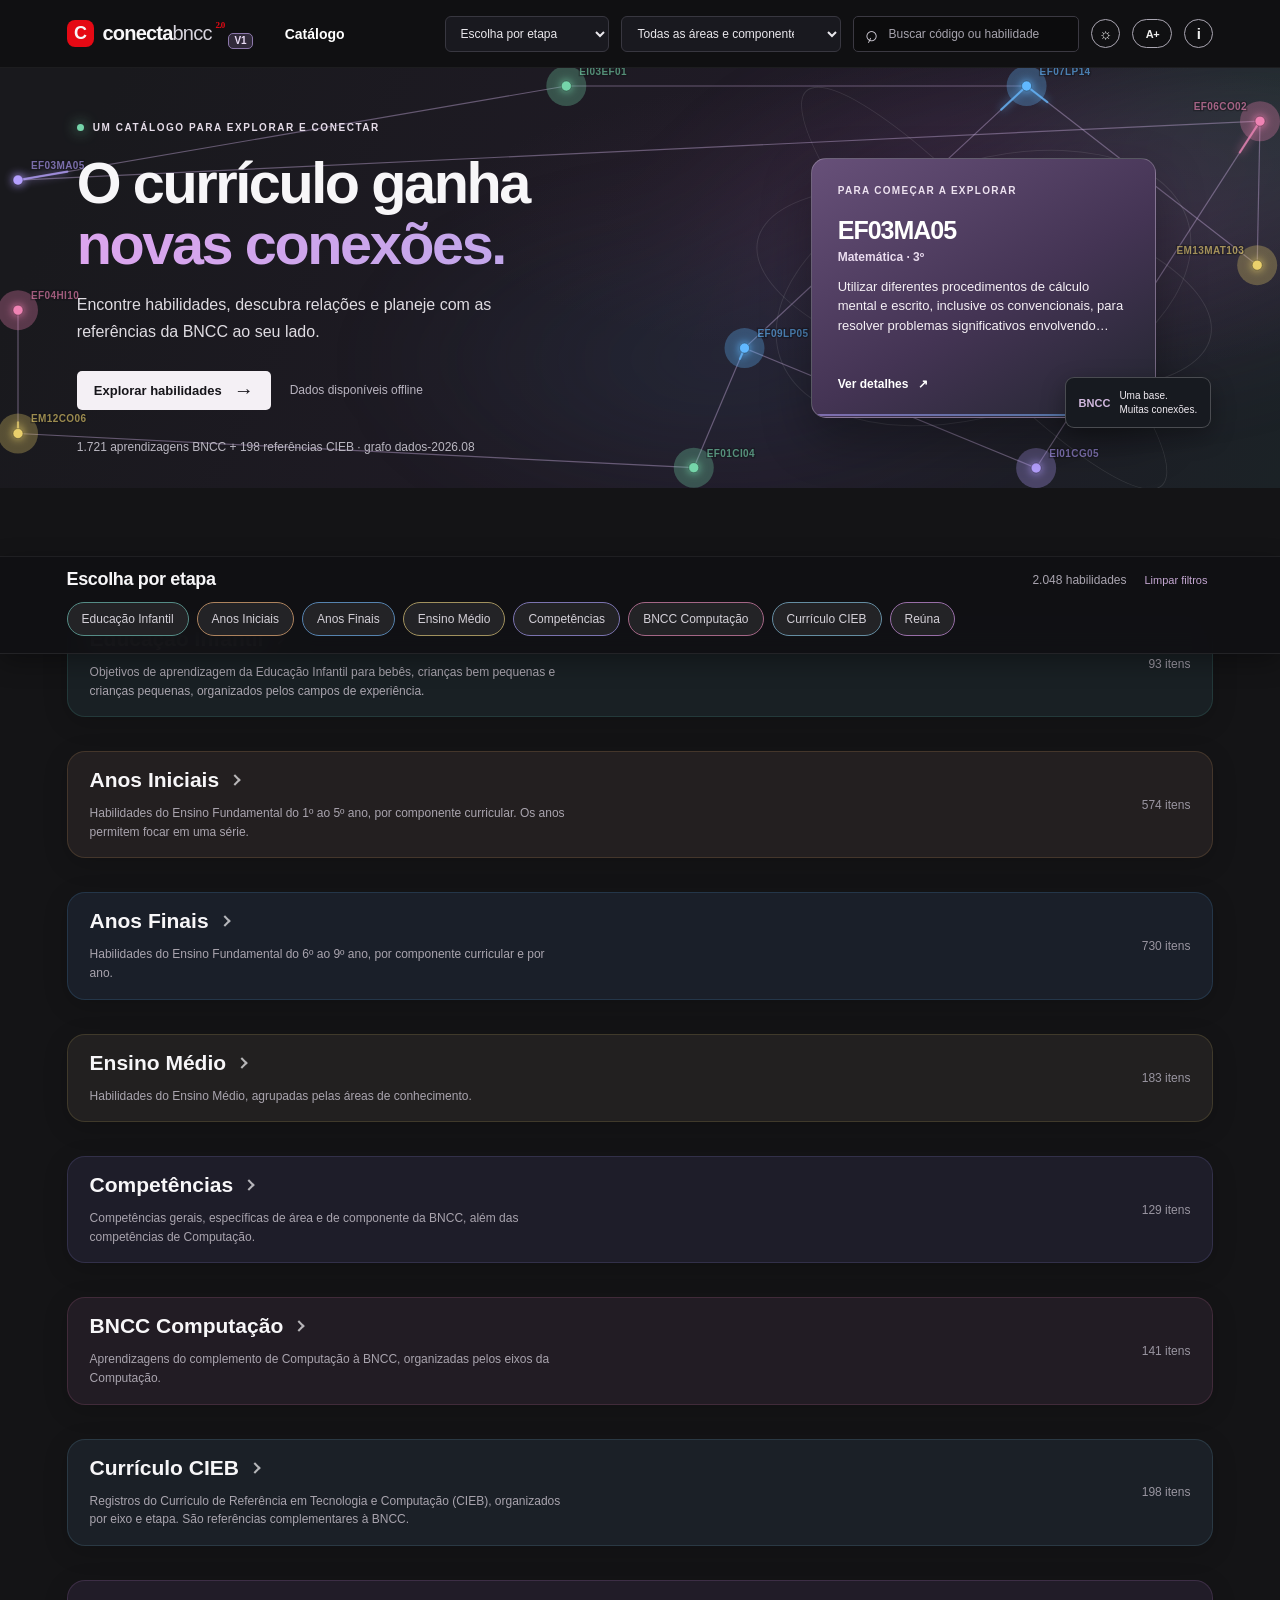
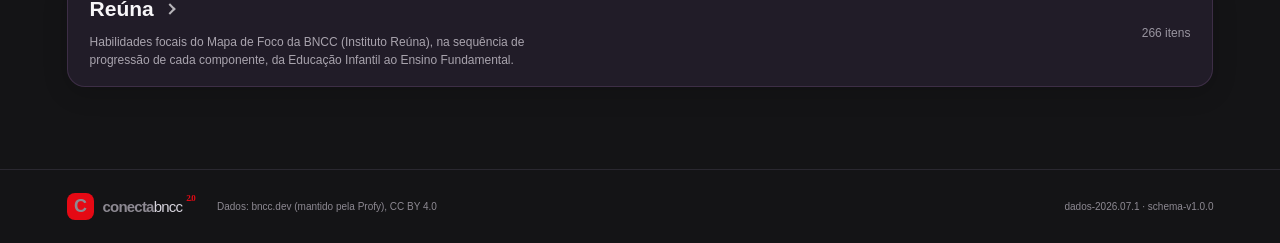
==== commit 8cb33471: "feat(catalogo): fixar faixa de Escolha por etapa no topo com sticky e scrollspy - Torna a faixa 'Esc" ====
--- a/conecta-bncc-2.0/index.html
+++ b/conecta-bncc-2.0/index.html
@@ -2,7 +2,7 @@
 <html lang="pt-BR"><head><meta charset="utf-8"><meta name="viewport" content="width=device-width,initial-scale=1"><meta name="theme-color" content="#101014"><title>Conecta BNCC 2.0</title><link rel="icon" type="image/svg+xml" href="./favicon.svg"><link rel="stylesheet" href="./app.css"><link rel="stylesheet" href="./tema-claro.css"><link rel="stylesheet" href="./catalog-interactions.css"><link rel="stylesheet" href="./refino.css"><link rel="stylesheet" href="./reuna.css"><link rel="stylesheet" href="./mapa-focal.css"><link rel="stylesheet" href="./print.css"><link rel="stylesheet" href="./carrossel.css"><link rel="stylesheet" href="./hero-conexoes.css"><link rel="stylesheet" href="./grafo.css"><link rel="stylesheet" href="./acessibilidade.css"><link rel="stylesheet" href="./responsividade.css"><link rel="stylesheet" href="./secoes-recolhiveis.css"></head>
 <body>
 <header class="topbar"><div class="brand-container"><a class="brand" href="./" data-home><span class="brand-mark">C</span><span>conecta<span class="brand-light">bncc</span></span><b>2.0</b></a><a class="brand-version-link" href="../index.html" aria-label="Voltar ao Conecta BNCC versão 1">V1</a></div><nav class="main-nav" aria-label="Navegação principal"><a class="nav-active" href="./" data-home>Catálogo</a></nav><div class="top-actions"><label class="stage-select-wrap"><span class="sr-only">Escolher etapa</span><select id="stageSelect" aria-label="Escolha por etapa"><option value="">Escolha por etapa</option><option value="ei">Educação Infantil</option><option value="iniciais">Anos Iniciais</option><option value="finais">Anos Finais</option><option value="em">Ensino Médio</option><option value="competencias">Competências</option><option value="computacao">BNCC Computação</option><option value="cieb">Currículo CIEB</option><option value="reuna">Reúna</option></select></label><label class="area-select-wrap"><span class="sr-only">Filtrar por área ou componente curricular</span><select id="areaSelect"><option value="">Todas as áreas e componentes curriculares</option></select></label><label class="search-box"><span aria-hidden="true">⌕</span><input id="searchInput" type="search" placeholder="Buscar código ou habilidade" autocomplete="off"></label><button class="icon-button theme-button" id="themeButton" aria-label="Alternar tema" title="Alternar tema">☼</button><button class="icon-button" id="aboutButton" aria-label="Fontes, referências e método" title="Fontes, referências e método">i</button></div></header>
-<main id="catalogPage"><section class="hero" id="catalogo"><div class="hero-copy"><div class="eyebrow"><span class="live-dot"></span> UM CATÁLOGO PARA EXPLORAR E CONECTAR</div><h1>O currículo ganha<br><span>novas conexões.</span></h1><p>Encontre habilidades, descubra relações e planeje com as referências da BNCC ao seu lado.</p><div class="hero-actions"><button class="button-primary" id="exploreButton">Explorar habilidades <span>→</span></button><span class="source-note">Dados disponíveis offline</span></div><div class="hero-status" id="datasetStatus" role="status">Carregando catálogo local…</div></div><div class="spotlight" aria-label="Habilidade em destaque"><div class="spotlight-orbit" aria-hidden="true"></div><div class="spotlight-card"><span class="spotlight-kicker">PARA COMEÇAR A EXPLORAR</span><span class="spotlight-code" id="featuredCode">BNCC</span><strong id="featuredArea">Uma habilidade em destaque</strong><p id="featuredText">Carregando a referência curricular…</p><button type="button" id="featuredButton" class="spotlight-link" disabled>Ver detalhes <span>↗</span></button></div><div class="spotlight-note" aria-hidden="true"><b>BNCC</b><span>Uma base.<br>Muitas conexões.</span></div></div><div class="hero-catalog"><div class="catalog-heading"><h2>Escolha por etapa</h2><div class="catalog-controls"><span id="resultCount"></span><button class="text-button" id="clearFilters">Limpar filtros</button></div></div><div class="stage-shortcuts" id="stageShortcuts" aria-label="Navegar para uma etapa"></div></div></section>
+<main id="catalogPage"><section class="hero" id="catalogo"><div class="hero-copy"><div class="eyebrow"><span class="live-dot"></span> UM CATÁLOGO PARA EXPLORAR E CONECTAR</div><h1>O currículo ganha<br><span>novas conexões.</span></h1><p>Encontre habilidades, descubra relações e planeje com as referências da BNCC ao seu lado.</p><div class="hero-actions"><button class="button-primary" id="exploreButton">Explorar habilidades <span>→</span></button><span class="source-note">Dados disponíveis offline</span></div><div class="hero-status" id="datasetStatus" role="status">Carregando catálogo local…</div></div><div class="spotlight" aria-label="Habilidade em destaque"><div class="spotlight-orbit" aria-hidden="true"></div><div class="spotlight-card"><span class="spotlight-kicker">PARA COMEÇAR A EXPLORAR</span><span class="spotlight-code" id="featuredCode">BNCC</span><strong id="featuredArea">Uma habilidade em destaque</strong><p id="featuredText">Carregando a referência curricular…</p><button type="button" id="featuredButton" class="spotlight-link" disabled>Ver detalhes <span>↗</span></button></div><div class="spotlight-note" aria-hidden="true"><b>BNCC</b><span>Uma base.<br>Muitas conexões.</span></div></div></section><div class="hero-catalog stage-sticky-shell" id="stageBar"><div class="catalog-heading"><h2>Escolha por etapa</h2><div class="catalog-controls"><span id="resultCount"></span><button class="text-button" id="clearFilters">Limpar filtros</button></div></div><div class="stage-shortcuts" id="stageShortcuts" aria-label="Navegar para uma etapa"></div></div>
 <section class="catalog" aria-label="Catálogo de habilidades"><div id="catalogRows" class="catalog-rows"><div class="loading-state">Preparando seus catálogos…</div></div></section></main>
 <main id="detailPage" class="detail-page" hidden></main><div class="toast" id="toast"></div>
 <dialog id="aboutDialog" class="about-dialog"><button class="dialog-close" data-close-dialog aria-label="Fechar">×</button><div class="eyebrow muted">FONTE E MÉTODO</div><h2>Dados com origem visível.</h2><p>Consulte a origem dos dados, os arquivos locais, as licenças e como interpretar as relações e sugestões do catálogo.</p><div id="aboutMeta"></div><a class="button-primary documentation-link" href="./documentacao.html">Documentação completa <span aria-hidden="true">↗</span></a><button class="text-button dialog-done" data-close-dialog>Fechar</button></dialog>
--- a/conecta-bncc-2.0/catalog-interactions.css
+++ b/conecta-bncc-2.0/catalog-interactions.css
@@ -1,12 +1,74 @@
+/* Card da faixa completa: título, chips e cartões ficam todos dentro da mesma placa */
+.catalog-row{
+  position:relative;
+  scroll-margin-top:165px;
+  background:color-mix(in srgb,var(--row-accent,#b5a0ff) 6%,#15151b);
+  border:1px solid color-mix(in srgb,var(--row-accent,#b5a0ff) 15%,transparent);
+  border-radius:18px;
+  padding:20px 22px 18px;
+  box-shadow:0 6px 24px #0000002b;
+  transition:background .28s ease,border-color .28s ease,box-shadow .28s ease,padding .25s ease;
+}
+.catalog-row.is-collapsed{
+  padding:16px 22px 16px;
+  cursor:pointer;
+}
+.catalog-row:hover{
+  border-color:color-mix(in srgb,var(--row-accent,#b5a0ff) 26%,transparent);
+}
+.catalog-row.is-collapsed:hover{
+  background:color-mix(in srgb,var(--row-accent,#b5a0ff) 9%,#15151b);
+}
+body[data-theme="light"] .catalog-row{
+  background:color-mix(in srgb,var(--row-accent,#7d3fa8) 7%,#ffffff);
+  border-color:color-mix(in srgb,var(--row-accent,#7d3fa8) 18%,#ded9e2);
+  box-shadow:0 4px 18px #28202b0d;
+}
+body[data-theme="light"] .catalog-row:hover{
+  border-color:color-mix(in srgb,var(--row-accent,#7d3fa8) 28%,#ded9e2);
+}
+body[data-theme="light"] .catalog-row.is-collapsed:hover{
+  background:color-mix(in srgb,var(--row-accent,#7d3fa8) 11%,#ffffff);
+}
+.catalog-row.is-collapsed .row-head{margin-bottom:0}
+.catalog-row.is-collapsed:hover .row-toggle{color:var(--row-accent,#e6c6ef)}
+body[data-theme="light"] .catalog-row.is-collapsed:hover .row-toggle{color:var(--row-accent,#643a7a)}
+
 .row-rail{position:relative}
 .row-track{align-items:flex-start;scroll-behavior:smooth}
-.rail-arrow{position:absolute;top:0;bottom:19px;z-index:6;width:48px;border:0;color:#fff;font-size:32px;background:linear-gradient(90deg,#111116ee,#11111600);opacity:0;visibility:hidden;pointer-events:none;transition:opacity .2s,visibility .2s;cursor:pointer}
-.rail-prev{left:0;text-align:left;padding-left:9px}
-.rail-next{right:0;text-align:right;padding-right:9px;background:linear-gradient(270deg,#111116ee,#11111600)}
+.rail-arrow{
+  position:absolute;
+  top:0;
+  bottom:20px;
+  z-index:6;
+  width:46px;
+  border:0;
+  color:#fff;
+  font-size:32px;
+  background:linear-gradient(90deg,color-mix(in srgb,var(--row-accent,#15151b) 35%,#15151b) 0%,transparent 100%);
+  opacity:0;
+  visibility:hidden;
+  pointer-events:none;
+  transition:opacity .2s,visibility .2s,color .2s;
+  cursor:pointer;
+}
+.rail-prev{left:-6px;text-align:left;padding-left:6px;border-radius:10px 0 0 10px}
+.rail-next{right:-6px;text-align:right;padding-right:6px;border-radius:0 10px 10px 0;background:linear-gradient(270deg,color-mix(in srgb,var(--row-accent,#15151b) 35%,#15151b) 0%,transparent 100%)}
 .row-rail:hover .rail-arrow,.row-rail:focus-within .rail-arrow{opacity:1;visibility:visible;pointer-events:auto}
 .rail-arrow[hidden]{display:none}
 .rail-arrow:focus-visible{outline:2px solid #e6c6ef;outline-offset:-4px}
 .rail-arrow:hover{color:#eac5f4}
+body[data-theme="light"] .rail-arrow{
+  color:#2b2532;
+  background:linear-gradient(90deg,color-mix(in srgb,var(--row-accent,#ffffff) 35%,#ffffff) 0%,transparent 100%);
+}
+body[data-theme="light"] .rail-next{
+  background:linear-gradient(270deg,color-mix(in srgb,var(--row-accent,#ffffff) 35%,#ffffff) 0%,transparent 100%);
+}
+@media(max-width:640px){
+  .catalog-row{padding:16px 14px 14px;border-radius:14px;scroll-margin-top:110px}
+  .catalog-row.is-collapsed{padding:14px}
+}
 .skill-card{height:154px;overflow:hidden;transition:height .2s ease,transform .2s ease,box-shadow .2s ease,border-color .2s ease}
 .skill-card:hover,.skill-card:focus-visible{height:auto;min-height:154px;overflow:hidden;transform:scale(1.035)}
 .skill-card:hover .card-text,.skill-card:focus-visible .card-text{display:block;-webkit-line-clamp:unset;overflow:visible}
@@ -25,7 +87,7 @@
 .row-summary{margin:6px 0 0;max-width:72ch;color:#a9a4ae;font-size:12px;line-height:1.55}
 .catalog-row.is-collapsed .row-heading-main{flex-direction:column;align-items:flex-start;gap:6px}
 .catalog-row.is-collapsed .row-head{cursor:pointer}
-.catalog-row.is-collapsed .row-head:hover .row-toggle{color:#e6c6ef}
+.catalog-row.is-collapsed .row-head:hover .row-toggle{color:var(--row-accent,#e6c6ef)}
 .catalog-row.is-collapsed .row-periods,.catalog-row.is-collapsed .row-body{display:none}
 .catalog-row.is-open .row-summary{display:none}
 body[data-theme="light"] .row-summary{color:#6f6876}
--- a/conecta-bncc-2.0/refino.css
+++ b/conecta-bncc-2.0/refino.css
@@ -31,7 +31,10 @@
 .catalog{padding:46px 5.2vw 82px}.catalog-heading h2{font-size:27px}
 .catalog-empty{padding:28px;border:1px solid #3a363e;border-radius:10px;background:#1e1d22;color:#f0edf2}.catalog-empty p{margin:8px 0 0;color:#c8c1cb;font-size:13px;line-height:1.5}
 .catalog-controls,.row-meta{font-size:12px}
-.stage-chip{font-size:12px;padding:9px 14px;background:#232326}
+.stage-chip{font-size:12px;padding:9px 14px;background:#232326;border:1px solid color-mix(in srgb,var(--chip-stage,#ffffff24),#48434d 45%);transition:all .18s ease}
+.stage-chip:hover,.stage-chip.is-active{border-color:var(--chip-stage,#b5a0ff);background:color-mix(in srgb,var(--chip-stage,#b5a0ff) 18%,#232326);color:#fff}
+body[data-theme="light"] .stage-chip{background:#f3eff5;border-color:color-mix(in srgb,var(--chip-stage,#b48ec0),#d5ced8 55%);color:#3e3742}
+body[data-theme="light"] .stage-chip:hover,body[data-theme="light"] .stage-chip.is-active{border-color:var(--chip-stage,#7d3fa8);background:color-mix(in srgb,var(--chip-stage,#7d3fa8) 16%,#ffffff);color:#241d28}
 .catalog-rows{gap:34px}.row-head{margin-bottom:12px}.row-head h3{font-size:21px}
 .row-components{display:flex;align-items:center;gap:12px;margin:0 0 8px;min-width:0}
 .row-components-label{flex:0 0 auto;color:#bcb5c2;font-size:11px;font-weight:700}
--- a/conecta-bncc-2.0/carrossel.css
+++ b/conecta-bncc-2.0/carrossel.css
@@ -55,22 +55,22 @@
 @media(max-width:1000px){.row-heading-main{align-items:flex-start;flex-direction:column;gap:5px}.row-periods{width:100%}.row-head{align-items:flex-start}}
 @media(max-width:640px){.row-periods{display:block}.row-item-count{font-size:10px}}
 
-/* A escolha de etapa faz parte do convite inicial. */
-.hero{column-gap:4vw;row-gap:24px;padding-bottom:25px}
-.hero-catalog{grid-column:1/-1;min-width:0;padding-top:20px;border-top:1px solid #ffffff24}
-.hero-catalog .catalog-heading{align-items:center;gap:12px;margin:0 0 11px}
-.hero-catalog .catalog-heading h2{margin:0;font-size:18px;letter-spacing:-.35px}
-.hero-catalog .catalog-controls{flex-wrap:wrap;justify-content:flex-end;gap:12px}
-.hero-catalog .stage-shortcuts{margin:0;padding:2px 0 5px}
-.catalog{padding-top:28px}
-body[data-theme="light"] .hero-catalog{border-color:#5b4c6029}
+/* A escolha de etapa fixa no topo ao rolar pelo catálogo */
+.hero{column-gap:4vw;row-gap:24px;padding-bottom:34px}
+.stage-sticky-shell{position:sticky;top:68px;z-index:24;padding:12px 5.2vw 13px;background:rgba(16,16,20,0.94);backdrop-filter:blur(14px);-webkit-backdrop-filter:blur(14px);border-top:1px solid #ffffff10;border-bottom:1px solid #ffffff14;box-shadow:0 8px 24px rgba(0,0,0,0.32);transition:background-color .2s ease,border-color .2s ease,box-shadow .2s ease}
+.stage-sticky-shell .catalog-heading{display:flex;align-items:center;justify-content:space-between;gap:12px;margin:0 0 10px}
+.stage-sticky-shell .catalog-heading h2{margin:0;font-size:18px;letter-spacing:-.35px}
+.stage-sticky-shell .catalog-controls{display:flex;align-items:center;flex-wrap:wrap;justify-content:flex-end;gap:12px}
+.stage-sticky-shell .stage-shortcuts{display:flex;align-items:center;gap:8px;margin:0;padding:2px 0 4px;overflow-x:auto;white-space:nowrap;scrollbar-width:none}
+.stage-sticky-shell .stage-shortcuts::-webkit-scrollbar{display:none}
+.catalog{padding-top:24px}
+body[data-theme="light"] .stage-sticky-shell{background:rgba(253,252,254,0.94);border-color:#ded9e2;box-shadow:0 4px 18px rgba(38,32,43,0.07)}
 @media(max-width:640px){
- .hero{display:flex;flex-direction:column;align-items:stretch;gap:0;padding-bottom:24px}
- .hero-catalog{order:1;margin-top:24px;padding-top:18px}
- .hero .spotlight{order:2}
- .hero-catalog .catalog-heading h2{font-size:17px}
- .hero-catalog .catalog-controls{font-size:11px;gap:8px}
- .catalog{padding-top:25px}
+ .hero{display:flex;flex-direction:column;align-items:stretch;gap:0;padding-bottom:20px}
+ .stage-sticky-shell{top:0;padding:10px 14px 12px}
+ .stage-sticky-shell .catalog-heading h2{font-size:16px}
+ .stage-sticky-shell .catalog-controls{font-size:11px;gap:8px}
+ .catalog{padding-top:20px}
 }
 
 /* Faixas e cartões da página de detalhes */
--- a/conecta-bncc-2.0/responsividade.css
+++ b/conecta-bncc-2.0/responsividade.css
@@ -23,7 +23,7 @@
  body[data-theme="light"] .mobile-filter-toggle{border-color:#d5d1db;background:#fff;color:#38323d}
  body[data-theme="light"] .mobile-filter-controls{border-color:#e0dbe4;background:#fff}
 
- .hero-catalog{margin-top:16px;padding-top:14px}
+ .stage-sticky-shell{margin-top:0}
  .spotlight{margin-top:18px}
  .catalog-rows{gap:22px}
  .row-track{padding-bottom:15px}
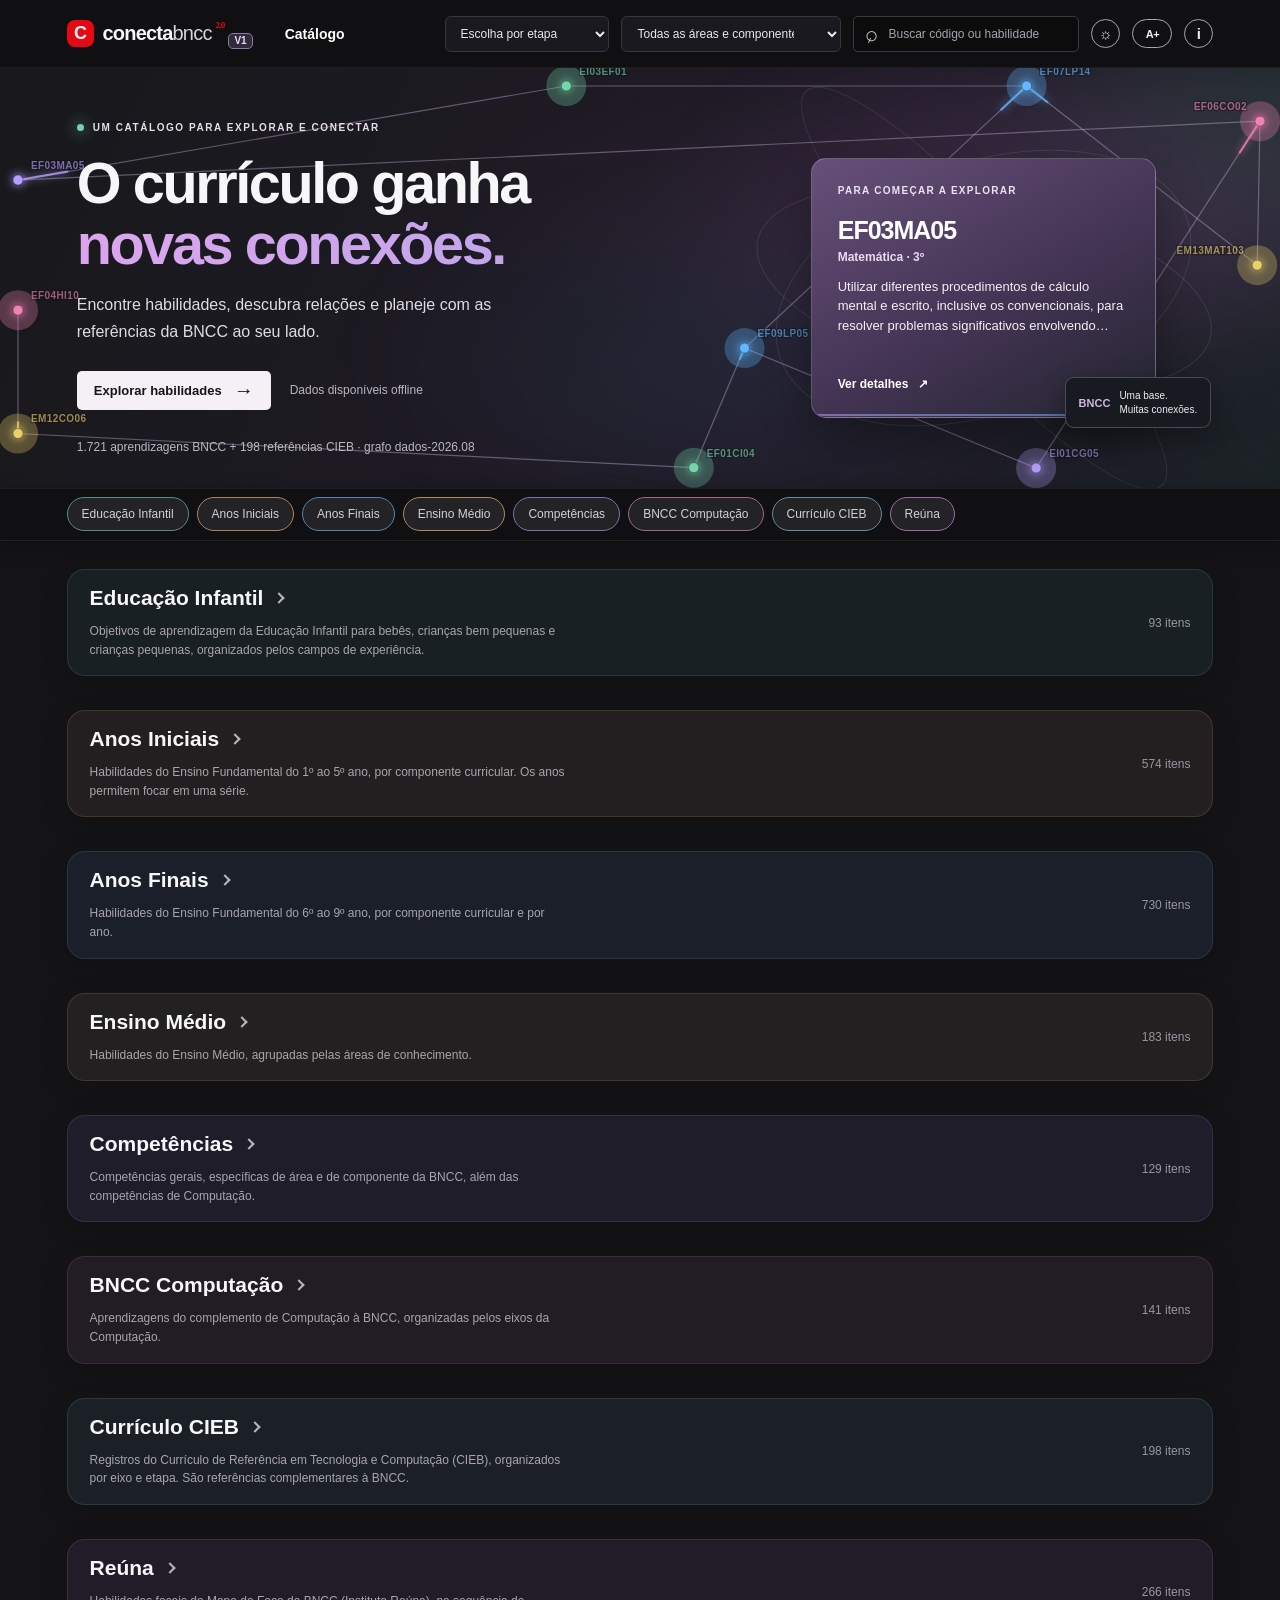
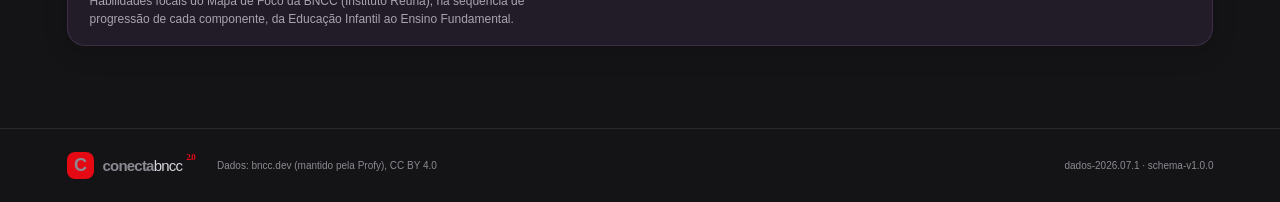
==== commit cb163592: "fix(catalogo): compactar barra de etapas em linha única e corrigir sobreposição de seção - Reduz a a" ====
--- a/conecta-bncc-2.0/index.html
+++ b/conecta-bncc-2.0/index.html
@@ -2,7 +2,7 @@
 <html lang="pt-BR"><head><meta charset="utf-8"><meta name="viewport" content="width=device-width,initial-scale=1"><meta name="theme-color" content="#101014"><title>Conecta BNCC 2.0</title><link rel="icon" type="image/svg+xml" href="./favicon.svg"><link rel="stylesheet" href="./app.css"><link rel="stylesheet" href="./tema-claro.css"><link rel="stylesheet" href="./catalog-interactions.css"><link rel="stylesheet" href="./refino.css"><link rel="stylesheet" href="./reuna.css"><link rel="stylesheet" href="./mapa-focal.css"><link rel="stylesheet" href="./print.css"><link rel="stylesheet" href="./carrossel.css"><link rel="stylesheet" href="./hero-conexoes.css"><link rel="stylesheet" href="./grafo.css"><link rel="stylesheet" href="./acessibilidade.css"><link rel="stylesheet" href="./responsividade.css"><link rel="stylesheet" href="./secoes-recolhiveis.css"></head>
 <body>
 <header class="topbar"><div class="brand-container"><a class="brand" href="./" data-home><span class="brand-mark">C</span><span>conecta<span class="brand-light">bncc</span></span><b>2.0</b></a><a class="brand-version-link" href="../index.html" aria-label="Voltar ao Conecta BNCC versão 1">V1</a></div><nav class="main-nav" aria-label="Navegação principal"><a class="nav-active" href="./" data-home>Catálogo</a></nav><div class="top-actions"><label class="stage-select-wrap"><span class="sr-only">Escolher etapa</span><select id="stageSelect" aria-label="Escolha por etapa"><option value="">Escolha por etapa</option><option value="ei">Educação Infantil</option><option value="iniciais">Anos Iniciais</option><option value="finais">Anos Finais</option><option value="em">Ensino Médio</option><option value="competencias">Competências</option><option value="computacao">BNCC Computação</option><option value="cieb">Currículo CIEB</option><option value="reuna">Reúna</option></select></label><label class="area-select-wrap"><span class="sr-only">Filtrar por área ou componente curricular</span><select id="areaSelect"><option value="">Todas as áreas e componentes curriculares</option></select></label><label class="search-box"><span aria-hidden="true">⌕</span><input id="searchInput" type="search" placeholder="Buscar código ou habilidade" autocomplete="off"></label><button class="icon-button theme-button" id="themeButton" aria-label="Alternar tema" title="Alternar tema">☼</button><button class="icon-button" id="aboutButton" aria-label="Fontes, referências e método" title="Fontes, referências e método">i</button></div></header>
-<main id="catalogPage"><section class="hero" id="catalogo"><div class="hero-copy"><div class="eyebrow"><span class="live-dot"></span> UM CATÁLOGO PARA EXPLORAR E CONECTAR</div><h1>O currículo ganha<br><span>novas conexões.</span></h1><p>Encontre habilidades, descubra relações e planeje com as referências da BNCC ao seu lado.</p><div class="hero-actions"><button class="button-primary" id="exploreButton">Explorar habilidades <span>→</span></button><span class="source-note">Dados disponíveis offline</span></div><div class="hero-status" id="datasetStatus" role="status">Carregando catálogo local…</div></div><div class="spotlight" aria-label="Habilidade em destaque"><div class="spotlight-orbit" aria-hidden="true"></div><div class="spotlight-card"><span class="spotlight-kicker">PARA COMEÇAR A EXPLORAR</span><span class="spotlight-code" id="featuredCode">BNCC</span><strong id="featuredArea">Uma habilidade em destaque</strong><p id="featuredText">Carregando a referência curricular…</p><button type="button" id="featuredButton" class="spotlight-link" disabled>Ver detalhes <span>↗</span></button></div><div class="spotlight-note" aria-hidden="true"><b>BNCC</b><span>Uma base.<br>Muitas conexões.</span></div></div></section><div class="hero-catalog stage-sticky-shell" id="stageBar"><div class="catalog-heading"><h2>Escolha por etapa</h2><div class="catalog-controls"><span id="resultCount"></span><button class="text-button" id="clearFilters">Limpar filtros</button></div></div><div class="stage-shortcuts" id="stageShortcuts" aria-label="Navegar para uma etapa"></div></div>
+<main id="catalogPage"><section class="hero" id="catalogo"><div class="hero-copy"><div class="eyebrow"><span class="live-dot"></span> UM CATÁLOGO PARA EXPLORAR E CONECTAR</div><h1>O currículo ganha<br><span>novas conexões.</span></h1><p>Encontre habilidades, descubra relações e planeje com as referências da BNCC ao seu lado.</p><div class="hero-actions"><button class="button-primary" id="exploreButton">Explorar habilidades <span>→</span></button><span class="source-note">Dados disponíveis offline</span></div><div class="hero-status" id="datasetStatus" role="status">Carregando catálogo local…</div></div><div class="spotlight" aria-label="Habilidade em destaque"><div class="spotlight-orbit" aria-hidden="true"></div><div class="spotlight-card"><span class="spotlight-kicker">PARA COMEÇAR A EXPLORAR</span><span class="spotlight-code" id="featuredCode">BNCC</span><strong id="featuredArea">Uma habilidade em destaque</strong><p id="featuredText">Carregando a referência curricular…</p><button type="button" id="featuredButton" class="spotlight-link" disabled>Ver detalhes <span>↗</span></button></div><div class="spotlight-note" aria-hidden="true"><b>BNCC</b><span>Uma base.<br>Muitas conexões.</span></div></div></section><nav class="stage-sticky-shell" id="stageBar" aria-label="Escolha por etapa"><div class="stage-shortcuts" id="stageShortcuts" aria-label="Navegar para uma etapa"></div><div class="catalog-controls"><span id="resultCount" class="sr-only"></span><button class="text-button" id="clearFilters" hidden>Limpar filtros</button></div></nav>
 <section class="catalog" aria-label="Catálogo de habilidades"><div id="catalogRows" class="catalog-rows"><div class="loading-state">Preparando seus catálogos…</div></div></section></main>
 <main id="detailPage" class="detail-page" hidden></main><div class="toast" id="toast"></div>
 <dialog id="aboutDialog" class="about-dialog"><button class="dialog-close" data-close-dialog aria-label="Fechar">×</button><div class="eyebrow muted">FONTE E MÉTODO</div><h2>Dados com origem visível.</h2><p>Consulte a origem dos dados, os arquivos locais, as licenças e como interpretar as relações e sugestões do catálogo.</p><div id="aboutMeta"></div><a class="button-primary documentation-link" href="./documentacao.html">Documentação completa <span aria-hidden="true">↗</span></a><button class="text-button dialog-done" data-close-dialog>Fechar</button></dialog>
--- a/conecta-bncc-2.0/catalog-interactions.css
+++ b/conecta-bncc-2.0/catalog-interactions.css
@@ -1,7 +1,7 @@
 /* Card da faixa completa: título, chips e cartões ficam todos dentro da mesma placa */
 .catalog-row{
   position:relative;
-  scroll-margin-top:165px;
+  scroll-margin-top:136px;
   background:color-mix(in srgb,var(--row-accent,#b5a0ff) 6%,#15151b);
   border:1px solid color-mix(in srgb,var(--row-accent,#b5a0ff) 15%,transparent);
   border-radius:18px;
@@ -66,7 +66,7 @@
   background:linear-gradient(270deg,color-mix(in srgb,var(--row-accent,#ffffff) 35%,#ffffff) 0%,transparent 100%);
 }
 @media(max-width:640px){
-  .catalog-row{padding:16px 14px 14px;border-radius:14px;scroll-margin-top:110px}
+  .catalog-row{padding:16px 14px 14px;border-radius:14px;scroll-margin-top:60px}
   .catalog-row.is-collapsed{padding:14px}
 }
 .skill-card{height:154px;overflow:hidden;transition:height .2s ease,transform .2s ease,box-shadow .2s ease,border-color .2s ease}
--- a/conecta-bncc-2.0/carrossel.css
+++ b/conecta-bncc-2.0/carrossel.css
@@ -55,22 +55,20 @@
 @media(max-width:1000px){.row-heading-main{align-items:flex-start;flex-direction:column;gap:5px}.row-periods{width:100%}.row-head{align-items:flex-start}}
 @media(max-width:640px){.row-periods{display:block}.row-item-count{font-size:10px}}
 
-/* A escolha de etapa fixa no topo ao rolar pelo catálogo */
+/* A escolha de etapa fixa no topo ao rolar pelo catálogo - barra compacta em linha única */
 .hero{column-gap:4vw;row-gap:24px;padding-bottom:34px}
-.stage-sticky-shell{position:sticky;top:68px;z-index:24;padding:12px 5.2vw 13px;background:rgba(16,16,20,0.94);backdrop-filter:blur(14px);-webkit-backdrop-filter:blur(14px);border-top:1px solid #ffffff10;border-bottom:1px solid #ffffff14;box-shadow:0 8px 24px rgba(0,0,0,0.32);transition:background-color .2s ease,border-color .2s ease,box-shadow .2s ease}
-.stage-sticky-shell .catalog-heading{display:flex;align-items:center;justify-content:space-between;gap:12px;margin:0 0 10px}
-.stage-sticky-shell .catalog-heading h2{margin:0;font-size:18px;letter-spacing:-.35px}
-.stage-sticky-shell .catalog-controls{display:flex;align-items:center;flex-wrap:wrap;justify-content:flex-end;gap:12px}
-.stage-sticky-shell .stage-shortcuts{display:flex;align-items:center;gap:8px;margin:0;padding:2px 0 4px;overflow-x:auto;white-space:nowrap;scrollbar-width:none}
+.stage-sticky-shell{position:-webkit-sticky!important;position:sticky!important;top:68px!important;z-index:28!important;display:flex;align-items:center;justify-content:space-between;gap:12px;min-height:48px;padding:6px 5.2vw 7px;background:rgba(16,16,20,0.94);backdrop-filter:blur(14px);-webkit-backdrop-filter:blur(14px);border-top:1px solid rgba(255,255,255,0.06);border-bottom:1px solid rgba(255,255,255,0.08);box-shadow:0 4px 16px rgba(0,0,0,0.28);transition:background-color .2s ease,border-color .2s ease,box-shadow .2s ease}
+.stage-sticky-shell .stage-shortcuts{display:flex;align-items:center;gap:8px;flex:1 1 auto;min-width:0;margin:0;padding:2px 0;overflow-x:auto;white-space:nowrap;scrollbar-width:none;-ms-overflow-style:none}
 .stage-sticky-shell .stage-shortcuts::-webkit-scrollbar{display:none}
-.catalog{padding-top:24px}
-body[data-theme="light"] .stage-sticky-shell{background:rgba(253,252,254,0.94);border-color:#ded9e2;box-shadow:0 4px 18px rgba(38,32,43,0.07)}
+.stage-sticky-shell .stage-chip{padding:7px 14px;font-size:12px;min-height:34px;border-radius:20px;white-space:nowrap;flex:0 0 auto}
+.stage-sticky-shell .catalog-controls{display:flex;align-items:center;gap:8px;flex:0 0 auto;font-size:11px}
+.catalog{padding-top:28px}
+body[data-theme="light"] .stage-sticky-shell{background:rgba(253,252,254,0.95);border-top-color:#f0edf3;border-bottom-color:#ded9e2;box-shadow:0 3px 12px rgba(38,32,43,0.06)}
 @media(max-width:640px){
  .hero{display:flex;flex-direction:column;align-items:stretch;gap:0;padding-bottom:20px}
- .stage-sticky-shell{top:0;padding:10px 14px 12px}
- .stage-sticky-shell .catalog-heading h2{font-size:16px}
- .stage-sticky-shell .catalog-controls{font-size:11px;gap:8px}
- .catalog{padding-top:20px}
+ .stage-sticky-shell{top:0!important;padding:6px 14px 7px;min-height:44px}
+ .stage-sticky-shell .stage-chip{padding:6px 11px;font-size:11px;min-height:32px}
+ .catalog{padding-top:18px}
 }
 
 /* Faixas e cartões da página de detalhes */
--- a/conecta-bncc-2.0/hero-conexoes.css
+++ b/conecta-bncc-2.0/hero-conexoes.css
@@ -5,7 +5,7 @@
    malha inteira pode aparecer sem máscara, sem tocar em textos ou na carta. */
 .hero-constellation{position:absolute;inset:0;z-index:1;pointer-events:none}
 .hero-constellation svg{display:block;width:100%;height:100%;animation:hn-drift 34s ease-in-out infinite}
-.spotlight,.hero-catalog,.hero-copy{position:relative;z-index:2}
+.spotlight,.hero-copy{position:relative;z-index:2}
 @keyframes hn-drift{0%,100%{transform:translate(0,0)}50%{transform:translate(-10px,6px)}}
 
 /* Fios visíveis mas finos, desenhando-se uma única vez na entrada. */
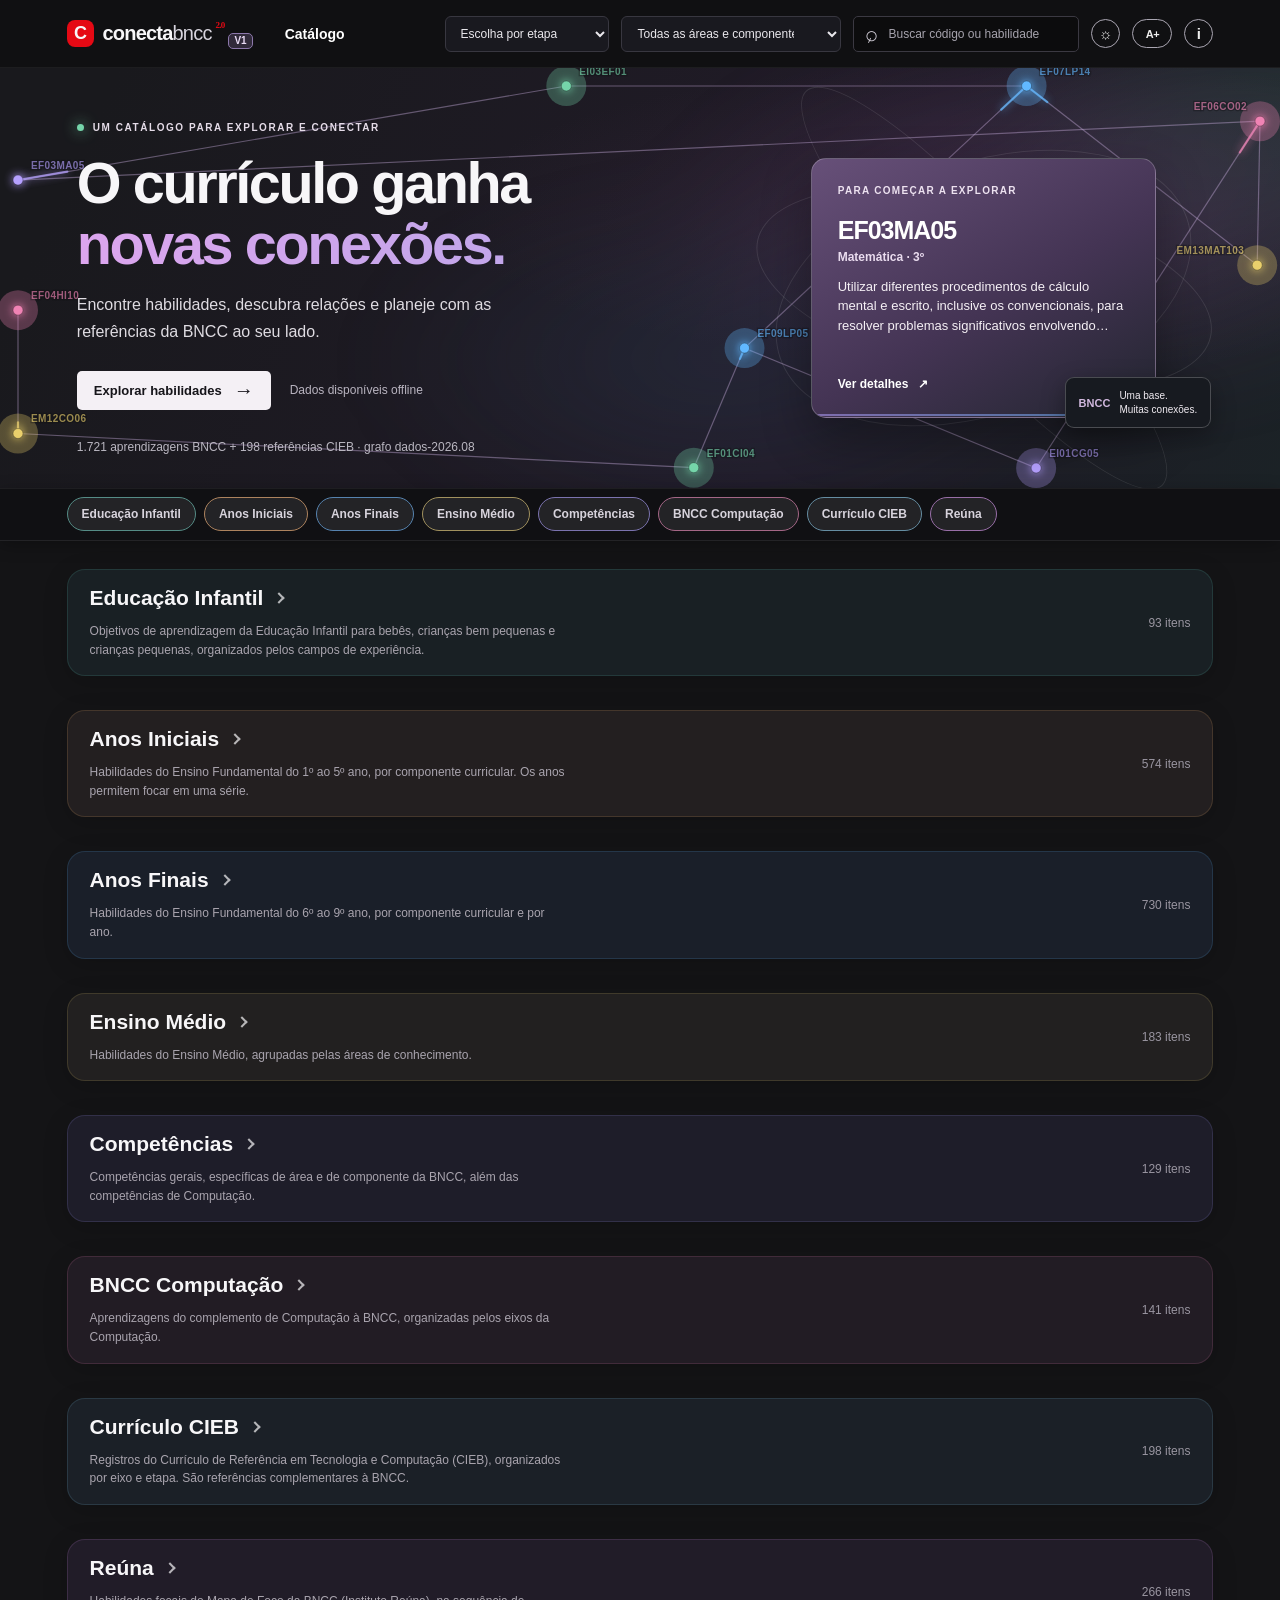
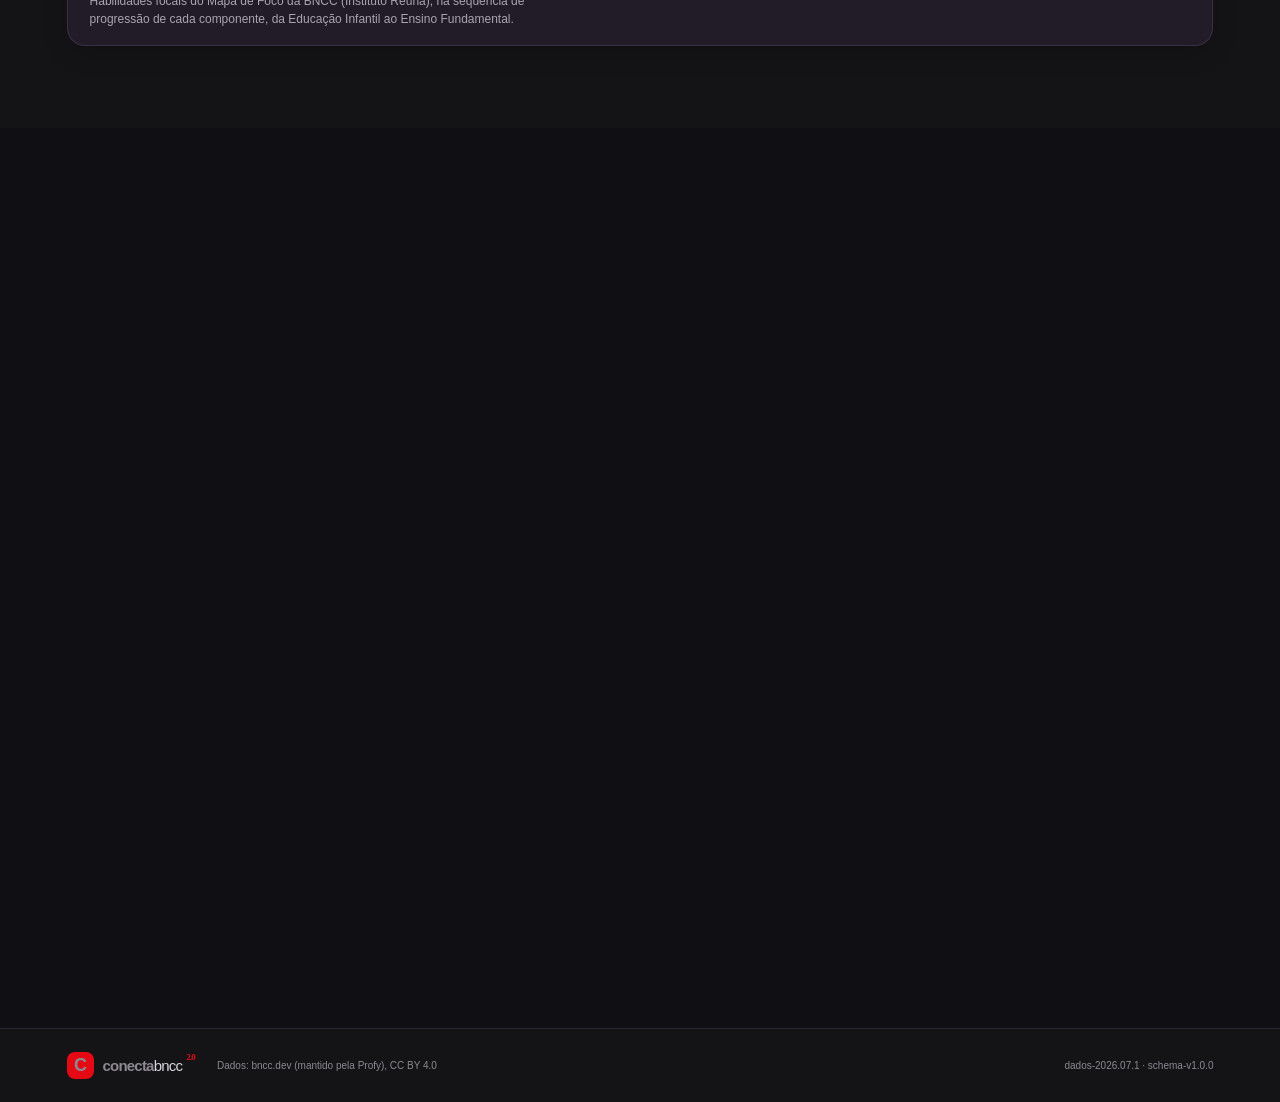
==== commit 5ec7c83f: "feat: proposta de grafo fullscreen, clusters por procedência, chips ativos com destaque e busca sem " ====
--- a/conecta-bncc-2.0/index.html
+++ b/conecta-bncc-2.0/index.html
@@ -1,9 +1,9 @@
 <!doctype html>
-<html lang="pt-BR"><head><meta charset="utf-8"><meta name="viewport" content="width=device-width,initial-scale=1"><meta name="theme-color" content="#101014"><title>Conecta BNCC 2.0</title><link rel="icon" type="image/svg+xml" href="./favicon.svg"><link rel="stylesheet" href="./app.css"><link rel="stylesheet" href="./tema-claro.css"><link rel="stylesheet" href="./catalog-interactions.css"><link rel="stylesheet" href="./refino.css"><link rel="stylesheet" href="./reuna.css"><link rel="stylesheet" href="./mapa-focal.css"><link rel="stylesheet" href="./print.css"><link rel="stylesheet" href="./carrossel.css"><link rel="stylesheet" href="./hero-conexoes.css"><link rel="stylesheet" href="./grafo.css"><link rel="stylesheet" href="./acessibilidade.css"><link rel="stylesheet" href="./responsividade.css"><link rel="stylesheet" href="./secoes-recolhiveis.css"></head>
+<html lang="pt-BR"><head><meta charset="utf-8"><meta name="viewport" content="width=device-width,initial-scale=1"><meta name="theme-color" content="#101014"><title>Conecta BNCC 2.0</title><link rel="icon" type="image/svg+xml" href="./favicon.svg"><link rel="stylesheet" href="./app.css"><link rel="stylesheet" href="./tema-claro.css"><link rel="stylesheet" href="./catalog-interactions.css"><link rel="stylesheet" href="./refino.css"><link rel="stylesheet" href="./reuna.css"><link rel="stylesheet" href="./mapa-focal.css"><link rel="stylesheet" href="./print.css"><link rel="stylesheet" href="./carrossel.css"><link rel="stylesheet" href="./hero-conexoes.css"><link rel="stylesheet" href="./grafo.css"><link rel="stylesheet" href="./acessibilidade.css"><link rel="stylesheet" href="./responsividade.css"><link rel="stylesheet" href="./secoes-recolhiveis.css"><link rel="stylesheet" href="./proposta-grafo.css"></head>
 <body>
 <header class="topbar"><div class="brand-container"><a class="brand" href="./" data-home><span class="brand-mark">C</span><span>conecta<span class="brand-light">bncc</span></span><b>2.0</b></a><a class="brand-version-link" href="../index.html" aria-label="Voltar ao Conecta BNCC versão 1">V1</a></div><nav class="main-nav" aria-label="Navegação principal"><a class="nav-active" href="./" data-home>Catálogo</a></nav><div class="top-actions"><label class="stage-select-wrap"><span class="sr-only">Escolher etapa</span><select id="stageSelect" aria-label="Escolha por etapa"><option value="">Escolha por etapa</option><option value="ei">Educação Infantil</option><option value="iniciais">Anos Iniciais</option><option value="finais">Anos Finais</option><option value="em">Ensino Médio</option><option value="competencias">Competências</option><option value="computacao">BNCC Computação</option><option value="cieb">Currículo CIEB</option><option value="reuna">Reúna</option></select></label><label class="area-select-wrap"><span class="sr-only">Filtrar por área ou componente curricular</span><select id="areaSelect"><option value="">Todas as áreas e componentes curriculares</option></select></label><label class="search-box"><span aria-hidden="true">⌕</span><input id="searchInput" type="search" placeholder="Buscar código ou habilidade" autocomplete="off"></label><button class="icon-button theme-button" id="themeButton" aria-label="Alternar tema" title="Alternar tema">☼</button><button class="icon-button" id="aboutButton" aria-label="Fontes, referências e método" title="Fontes, referências e método">i</button></div></header>
 <main id="catalogPage"><section class="hero" id="catalogo"><div class="hero-copy"><div class="eyebrow"><span class="live-dot"></span> UM CATÁLOGO PARA EXPLORAR E CONECTAR</div><h1>O currículo ganha<br><span>novas conexões.</span></h1><p>Encontre habilidades, descubra relações e planeje com as referências da BNCC ao seu lado.</p><div class="hero-actions"><button class="button-primary" id="exploreButton">Explorar habilidades <span>→</span></button><span class="source-note">Dados disponíveis offline</span></div><div class="hero-status" id="datasetStatus" role="status">Carregando catálogo local…</div></div><div class="spotlight" aria-label="Habilidade em destaque"><div class="spotlight-orbit" aria-hidden="true"></div><div class="spotlight-card"><span class="spotlight-kicker">PARA COMEÇAR A EXPLORAR</span><span class="spotlight-code" id="featuredCode">BNCC</span><strong id="featuredArea">Uma habilidade em destaque</strong><p id="featuredText">Carregando a referência curricular…</p><button type="button" id="featuredButton" class="spotlight-link" disabled>Ver detalhes <span>↗</span></button></div><div class="spotlight-note" aria-hidden="true"><b>BNCC</b><span>Uma base.<br>Muitas conexões.</span></div></div></section><nav class="stage-sticky-shell" id="stageBar" aria-label="Escolha por etapa"><div class="stage-shortcuts" id="stageShortcuts" aria-label="Navegar para uma etapa"></div><div class="catalog-controls"><span id="resultCount" class="sr-only"></span><button class="text-button" id="clearFilters" hidden>Limpar filtros</button></div></nav>
 <section class="catalog" aria-label="Catálogo de habilidades"><div id="catalogRows" class="catalog-rows"><div class="loading-state">Preparando seus catálogos…</div></div></section></main>
-<main id="detailPage" class="detail-page" hidden></main><div class="toast" id="toast"></div>
+<main id="detailPage" class="detail-page" hidden></main><main id="proposalGraphPage" class="proposal-graph-page" hidden></main><div class="toast" id="toast"></div>
 <dialog id="aboutDialog" class="about-dialog"><button class="dialog-close" data-close-dialog aria-label="Fechar">×</button><div class="eyebrow muted">FONTE E MÉTODO</div><h2>Dados com origem visível.</h2><p>Consulte a origem dos dados, os arquivos locais, as licenças e como interpretar as relações e sugestões do catálogo.</p><div id="aboutMeta"></div><a class="button-primary documentation-link" href="./documentacao.html">Documentação completa <span aria-hidden="true">↗</span></a><button class="text-button dialog-done" data-close-dialog>Fechar</button></dialog>
 <footer><a class="brand footer-brand" href="./"><span class="brand-mark">C</span><span>conecta<span class="brand-light">bncc</span></span><b>2.0</b></a><span>Dados: <a href="https://github.com/bncc-dev/bncc-dados" target="_blank" rel="noopener noreferrer">bncc.dev (mantido pela Profy), CC BY 4.0</a></span><span id="footerVersion"></span></footer><script src="./vendor/cytoscape.min.js"></script><script src="./vendor/dagre.min.js"></script><script src="./vendor/cytoscape-dagre.js"></script><script src="./bnccData.js"></script><script src="./bnccGraph.js"></script><script src="./SkillPanel.js"></script><script src="./SkillGraph.js"></script><script src="./app.js"></script><script src="./hero-conexoes.js"></script><script src="./acessibilidade.js"></script></body></html>
--- a/conecta-bncc-2.0/tema-claro.css
+++ b/conecta-bncc-2.0/tema-claro.css
@@ -13,7 +13,8 @@
 body[data-theme="light"] .catalog-heading h2,body[data-theme="light"] .row-head h3{color:#29252f}
 body[data-theme="light"] .row-meta,body[data-theme="light"] .catalog-controls{color:#77717d}
 body[data-theme="light"] .stage-chip{background:#fff;border-color:#ded9e3;color:#5a5560}
-body[data-theme="light"] .stage-chip:hover,body[data-theme="light"] .stage-chip.active{background:#eee5f2;border-color:#b48ec0;color:#382a3c}
+body[data-theme="light"] .stage-chip:hover{background:#eee5f2;border-color:#b48ec0;color:#382a3c}
+body[data-theme="light"] .stage-chip.active,body[data-theme="light"] .stage-chip.is-active{background:var(--chip-stage,#7d3fa8)!important;color:#0c0a12!important;font-weight:800!important;border-color:color-mix(in srgb,var(--chip-stage,#7d3fa8) 65%,#000)!important;box-shadow:0 2px 14px color-mix(in srgb,var(--chip-stage,#7d3fa8) 45%,transparent),0 2px 6px rgba(0,0,0,0.12)!important;transform:translateY(-1px) scale(1.04)}
 body[data-theme="light"] .skill-card{background:linear-gradient(145deg,color-mix(in srgb,var(--accent),white 86%),#fff 78%);box-shadow:0 6px 20px #28202b12}
 body[data-theme="light"] .card-text{color:#3d3942}body[data-theme="light"] .card-foot{color:#77717c}
 body[data-theme="light"] .detail-hero{background:linear-gradient(100deg,#f1edf4,#f7f5f8 53%,#eee9f2);border-color:#ded9e3}
--- a/conecta-bncc-2.0/catalog-interactions.css
+++ b/conecta-bncc-2.0/catalog-interactions.css
@@ -92,3 +92,168 @@
 .catalog-row.is-open .row-summary{display:none}
 body[data-theme="light"] .row-summary{color:#6f6876}
 @media(prefers-reduced-motion:reduce){.row-chevron{transition:none}}
+
+/* Busca rápida contextual por etapa ao lado do chip Todos */
+.row-search-wrap{
+  display:inline-flex;
+  align-items:center;
+  position:relative;
+  vertical-align:middle;
+  margin-right:3px;
+  flex:0 0 auto;
+}
+.row-search-toggle{
+  display:inline-flex;
+  align-items:center;
+  justify-content:center;
+  width:32px;
+  height:32px;
+  min-width:32px;
+  max-width:32px;
+  flex:0 0 32px;
+  padding:0;
+  border-radius:50%;
+  border:1px solid color-mix(in srgb,var(--row-accent,#b5a0ff) 36%,#453f50);
+  background:color-mix(in srgb,var(--row-accent,#b5a0ff) 14%,#1e1c24);
+  color:#f2edf7;
+  cursor:pointer;
+  transition:all .2s ease;
+}
+.row-search-toggle:hover{
+  border-color:var(--row-accent,#b5a0ff);
+  background:color-mix(in srgb,var(--row-accent,#b5a0ff) 26%,#1e1c24);
+  color:#fff;
+  transform:scale(1.08);
+}
+.row-search-toggle.is-active,
+.row-search-toggle.has-query{
+  border-color:var(--row-accent,#b5a0ff);
+  background:color-mix(in srgb,var(--row-accent,#b5a0ff) 32%,#1e1c24);
+  color:#fff;
+  box-shadow:0 0 10px color-mix(in srgb,var(--row-accent,#b5a0ff) 40%,transparent);
+}
+.row-search-icon{
+  display:block;
+  width:14px;
+  height:14px;
+  stroke:currentColor;
+  pointer-events:none;
+}
+.row-search-field{
+  display:inline-flex;
+  align-items:center;
+  position:relative;
+  margin-left:6px;
+  animation:row-search-in .2s cubic-bezier(0.16,1,0.3,1);
+}
+.row-search-field[hidden]{
+  display:none!important;
+}
+@keyframes row-search-in{
+  from{opacity:0;transform:scaleX(0.85);transform-origin:left center}
+  to{opacity:1;transform:scaleX(1)}
+}
+.row-search-input{
+  width:215px;
+  height:32px;
+  padding:0 26px 0 11px;
+  border-radius:16px;
+  border:1px solid var(--row-accent,#b5a0ff);
+  background:#18171f;
+  color:#f7f6f9;
+  font-size:12px;
+  outline:none;
+  box-shadow:0 2px 10px rgba(0,0,0,0.3),0 0 0 1px color-mix(in srgb,var(--row-accent,#b5a0ff) 40%,transparent);
+  transition:border-color .2s ease,box-shadow .2s ease,width .2s ease;
+}
+.row-search-input::-webkit-search-cancel-button,
+.row-search-input::-webkit-search-decoration,
+.row-search-input::-webkit-search-results-button,
+.row-search-input::-webkit-search-results-decoration,
+.search-box input::-webkit-search-cancel-button,
+.search-box input::-webkit-search-decoration,
+input[type="search"]::-webkit-search-cancel-button,
+input[type="search"]::-webkit-search-decoration{
+  -webkit-appearance:none!important;
+  appearance:none!important;
+  display:none!important;
+}
+input[type="search"]::-ms-clear{
+  display:none!important;
+  width:0!important;
+  height:0!important;
+}
+.row-search-input:focus{
+  box-shadow:0 0 12px color-mix(in srgb,var(--row-accent,#b5a0ff) 50%,transparent);
+}
+.row-search-input::placeholder{
+  color:#9a94a3;
+  font-size:11.5px;
+}
+.row-search-clear{
+  position:absolute;
+  right:7px;
+  top:50%;
+  transform:translateY(-50%);
+  display:inline-flex;
+  align-items:center;
+  justify-content:center;
+  width:18px;
+  height:18px;
+  border:0;
+  border-radius:50%;
+  background:rgba(255,255,255,0.12);
+  color:#d7d2de;
+  font-size:13px;
+  line-height:1;
+  cursor:pointer;
+  transition:all .15s ease;
+}
+.row-search-clear:hover{
+  background:rgba(255,255,255,0.25);
+  color:#fff;
+}
+.row-search-clear.is-hidden{
+  display:none;
+}
+
+/* Tema claro */
+body[data-theme="light"] .row-search-toggle{
+  border-color:color-mix(in srgb,var(--row-accent,#7d3fa8) 25%,#d8d2df);
+  background:color-mix(in srgb,var(--row-accent,#7d3fa8) 8%,#ffffff);
+  color:#4c4452;
+}
+body[data-theme="light"] .row-search-toggle:hover{
+  border-color:var(--row-accent,#7d3fa8);
+  background:color-mix(in srgb,var(--row-accent,#7d3fa8) 18%,#ffffff);
+  color:#221a28;
+}
+body[data-theme="light"] .row-search-toggle.is-active,
+body[data-theme="light"] .row-search-toggle.has-query{
+  border-color:var(--row-accent,#7d3fa8);
+  background:color-mix(in srgb,var(--row-accent,#7d3fa8) 28%,#ffffff);
+  color:#100616;
+  box-shadow:0 0 10px color-mix(in srgb,var(--row-accent,#7d3fa8) 35%,transparent);
+}
+body[data-theme="light"] .row-search-input{
+  background:#ffffff;
+  border-color:var(--row-accent,#7d3fa8);
+  color:#241d2a;
+  box-shadow:0 2px 8px rgba(0,0,0,0.06),0 0 0 1px color-mix(in srgb,var(--row-accent,#7d3fa8) 35%,transparent);
+}
+body[data-theme="light"] .row-search-input::placeholder{
+  color:#7e7787;
+}
+body[data-theme="light"] .row-search-clear{
+  background:rgba(0,0,0,0.08);
+  color:#554c5e;
+}
+body[data-theme="light"] .row-search-clear:hover{
+  background:rgba(0,0,0,0.18);
+  color:#1c1322;
+}
+
+@media(max-width:640px){
+  .row-search-input{width:150px;height:30px;font-size:11px}
+  .row-search-toggle{width:30px;height:30px;min-width:30px;font-size:14px}
+}
--- a/conecta-bncc-2.0/refino.css
+++ b/conecta-bncc-2.0/refino.css
@@ -31,10 +31,12 @@
 .catalog{padding:46px 5.2vw 82px}.catalog-heading h2{font-size:27px}
 .catalog-empty{padding:28px;border:1px solid #3a363e;border-radius:10px;background:#1e1d22;color:#f0edf2}.catalog-empty p{margin:8px 0 0;color:#c8c1cb;font-size:13px;line-height:1.5}
 .catalog-controls,.row-meta{font-size:12px}
-.stage-chip{font-size:12px;padding:9px 14px;background:#232326;border:1px solid color-mix(in srgb,var(--chip-stage,#ffffff24),#48434d 45%);transition:all .18s ease}
-.stage-chip:hover,.stage-chip.is-active{border-color:var(--chip-stage,#b5a0ff);background:color-mix(in srgb,var(--chip-stage,#b5a0ff) 18%,#232326);color:#fff}
-body[data-theme="light"] .stage-chip{background:#f3eff5;border-color:color-mix(in srgb,var(--chip-stage,#b48ec0),#d5ced8 55%);color:#3e3742}
-body[data-theme="light"] .stage-chip:hover,body[data-theme="light"] .stage-chip.is-active{border-color:var(--chip-stage,#7d3fa8);background:color-mix(in srgb,var(--chip-stage,#7d3fa8) 16%,#ffffff);color:#241d28}
+.stage-chip{font-size:12px;font-weight:600;padding:8px 16px;background:#232326;border:1px solid color-mix(in srgb,var(--chip-stage,#ffffff24),#48434d 45%);border-radius:20px;color:#d7d3dc;transition:all .18s ease;cursor:pointer}
+.stage-chip:hover{border-color:var(--chip-stage,#b5a0ff);background:color-mix(in srgb,var(--chip-stage,#b5a0ff) 22%,#232326);color:#fff;transform:translateY(-1px)}
+.stage-chip.is-active,.stage-chip.active{border-color:var(--chip-stage,#b5a0ff)!important;background:var(--chip-stage,#b5a0ff)!important;color:#0c0a12!important;font-weight:800!important;box-shadow:0 0 16px color-mix(in srgb,var(--chip-stage,#b5a0ff) 60%,transparent),0 2px 8px rgba(0,0,0,0.45)!important;transform:translateY(-1px) scale(1.04)}
+body[data-theme="light"] .stage-chip{background:#ffffff;border-color:#ded9e2;color:#4f4856}
+body[data-theme="light"] .stage-chip:hover{border-color:var(--chip-stage,#7d3fa8);background:color-mix(in srgb,var(--chip-stage,#7d3fa8) 16%,#ffffff);color:#181120}
+body[data-theme="light"] .stage-chip.is-active,body[data-theme="light"] .stage-chip.active{border-color:color-mix(in srgb,var(--chip-stage,#7d3fa8) 65%,#000)!important;background:var(--chip-stage,#7d3fa8)!important;color:#0c0a12!important;font-weight:800!important;box-shadow:0 2px 14px color-mix(in srgb,var(--chip-stage,#7d3fa8) 45%,transparent),0 2px 6px rgba(0,0,0,0.12)!important;transform:translateY(-1px) scale(1.04)}
 .catalog-rows{gap:34px}.row-head{margin-bottom:12px}.row-head h3{font-size:21px}
 .row-components{display:flex;align-items:center;gap:12px;margin:0 0 8px;min-width:0}
 .row-components-label{flex:0 0 auto;color:#bcb5c2;font-size:11px;font-weight:700}
--- a/conecta-bncc-2.0/proposta-grafo.css
+++ b/conecta-bncc-2.0/proposta-grafo.css
@@ -0,0 +1,696 @@
+/* ============================================================
+   PROPOSTA DETALHES 2 - GRAFO INTERATIVO FULLSCREEN
+   Inspirado na animação de constelação e nós de conexões curriculares
+   ============================================================ */
+
+.proposal-graph-page{
+  position:relative;
+  width:100%;
+  min-height:100vh;
+  display:flex;
+  flex-direction:column;
+  background:#101014;
+  color:#f3eff8;
+  overflow:hidden;
+  user-select:none;
+}
+
+body[data-theme="light"] .proposal-graph-page{
+  background:#f6f4fa;
+  color:#1a1322;
+}
+
+/* Barra superior de navegação e atalhos */
+.proposal-topbar{
+  position:sticky;
+  top:0;
+  left:0;
+  right:0;
+  z-index:35;
+  display:flex;
+  align-items:center;
+  justify-content:space-between;
+  gap:14px;
+  padding:10px 24px;
+  background:rgba(16,16,20,0.94);
+  backdrop-filter:blur(16px);
+  -webkit-backdrop-filter:blur(16px);
+  border-bottom:1px solid rgba(255,255,255,0.08);
+  box-shadow:0 4px 20px rgba(0,0,0,0.35);
+}
+
+body[data-theme="light"] .proposal-topbar{
+  background:rgba(255,255,255,0.95);
+  border-bottom:1px solid rgba(0,0,0,0.08);
+  box-shadow:0 4px 20px rgba(0,0,0,0.06);
+}
+
+.proposal-nav-group{
+  display:flex;
+  align-items:center;
+  gap:10px;
+  flex:0 0 auto;
+}
+
+.proposal-btn{
+  display:inline-flex;
+  align-items:center;
+  gap:6px;
+  min-height:34px;
+  padding:6px 14px;
+  border-radius:20px;
+  border:1px solid rgba(255,255,255,0.12);
+  background:rgba(255,255,255,0.05);
+  color:#f0ebf5;
+  font-size:12px;
+  font-weight:600;
+  cursor:pointer;
+  transition:all .2s ease;
+  white-space:nowrap;
+}
+
+.proposal-btn:hover{
+  background:rgba(255,255,255,0.12);
+  border-color:rgba(255,255,255,0.25);
+  color:#fff;
+  transform:translateY(-1px);
+}
+
+body[data-theme="light"] .proposal-btn{
+  border-color:rgba(0,0,0,0.12);
+  background:rgba(0,0,0,0.04);
+  color:#2f2538;
+}
+
+body[data-theme="light"] .proposal-btn:hover{
+  background:rgba(0,0,0,0.08);
+  border-color:rgba(0,0,0,0.2);
+  color:#0f0717;
+}
+
+/* Pílula central com a habilidade ativa */
+.proposal-skill-pill{
+  display:inline-flex;
+  align-items:center;
+  gap:8px;
+  padding:6px 16px;
+  border-radius:24px;
+  border:1px solid color-mix(in srgb,var(--skill-accent,#b5a0ff) 50%,#3e3749);
+  background:color-mix(in srgb,var(--skill-accent,#b5a0ff) 14%,#17141f);
+  box-shadow:0 0 16px color-mix(in srgb,var(--skill-accent,#b5a0ff) 25%,transparent);
+}
+
+body[data-theme="light"] .proposal-skill-pill{
+  background:color-mix(in srgb,var(--skill-accent,#7d3fa8) 12%,#ffffff);
+  border-color:color-mix(in srgb,var(--skill-accent,#7d3fa8) 45%,#d8d2df);
+  box-shadow:0 0 16px color-mix(in srgb,var(--skill-accent,#7d3fa8) 18%,transparent);
+}
+
+.proposal-skill-code{
+  font-size:14px;
+  font-weight:800;
+  color:#fff;
+  letter-spacing:.02em;
+}
+
+body[data-theme="light"] .proposal-skill-code{
+  color:#1b1223;
+}
+
+.proposal-skill-meta{
+  font-size:11.5px;
+  color:#bcb5c4;
+}
+
+body[data-theme="light"] .proposal-skill-meta{
+  color:#554c5e;
+}
+
+.proposal-conn-tag{
+  padding:2px 8px;
+  border-radius:10px;
+  font-size:10px;
+  font-weight:700;
+  color:#fff;
+  background:color-mix(in srgb,var(--skill-accent,#b5a0ff) 40%,transparent);
+}
+
+/* Ações de visualização (zoom / centralizar) */
+.proposal-view-actions{
+  display:flex;
+  align-items:center;
+  gap:6px;
+  flex:0 0 auto;
+}
+
+.proposal-tool-btn{
+  display:inline-flex;
+  align-items:center;
+  justify-content:center;
+  width:32px;
+  height:32px;
+  padding:0;
+  border-radius:50%;
+  border:1px solid rgba(255,255,255,0.1);
+  background:rgba(255,255,255,0.05);
+  color:#eee8f5;
+  font-size:14px;
+  font-weight:700;
+  cursor:pointer;
+  transition:all .18s ease;
+}
+
+.proposal-tool-btn:hover{
+  border-color:rgba(255,255,255,0.3);
+  background:rgba(255,255,255,0.15);
+  color:#fff;
+  transform:scale(1.05);
+}
+
+body[data-theme="light"] .proposal-tool-btn{
+  border-color:rgba(0,0,0,0.12);
+  background:rgba(0,0,0,0.04);
+  color:#2c2136;
+}
+
+body[data-theme="light"] .proposal-tool-btn:hover{
+  background:rgba(0,0,0,0.09);
+  color:#000;
+}
+
+/* Área do Grafo / Canvas */
+.proposal-canvas-wrap{
+  position:relative;
+  flex:1;
+  width:100%;
+  height:calc(100vh - 58px);
+  overflow:hidden;
+  cursor:grab;
+  background:radial-gradient(ellipse 65% 65% at 50% 50%, rgba(181,160,255,0.06), transparent 75%);
+}
+
+.proposal-canvas-wrap.is-dragging{
+  cursor:grabbing;
+}
+
+body[data-theme="light"] .proposal-canvas-wrap{
+  background:radial-gradient(ellipse 65% 65% at 50% 50%, rgba(125,63,168,0.05), transparent 75%);
+}
+
+/* Filtros dos nós na parte SUPERIOR interna do mapa */
+.graph2-map-controls-top{
+  position:absolute;
+  top:16px;
+  left:50%;
+  transform:translateX(-50%);
+  z-index:30;
+  display:flex;
+  align-items:center;
+  gap:8px;
+  padding:7px 14px;
+  border-radius:28px;
+  background:rgba(18,16,24,0.92);
+  backdrop-filter:blur(14px);
+  -webkit-backdrop-filter:blur(14px);
+  border:1px solid rgba(255,255,255,0.12);
+  box-shadow:0 8px 30px rgba(0,0,0,0.45);
+  max-width:calc(100vw - 32px);
+  overflow-x:auto;
+  scrollbar-width:none;
+}
+
+.graph2-map-controls-top::-webkit-scrollbar{display:none}
+
+body[data-theme="light"] .graph2-map-controls-top{
+  background:rgba(255,255,255,0.94);
+  border-color:rgba(0,0,0,0.1);
+  box-shadow:0 6px 24px rgba(0,0,0,0.08);
+}
+
+.graph2-filter-label{
+  display:inline-flex;
+  align-items:center;
+  gap:6px;
+  font-size:11px;
+  font-weight:700;
+  color:#d5cfdc;
+  white-space:nowrap;
+  padding-right:6px;
+  border-right:1px solid rgba(255,255,255,0.12);
+}
+
+body[data-theme="light"] .graph2-filter-label{
+  color:#453a50;
+  border-right-color:rgba(0,0,0,0.1);
+}
+
+/* Chips de filtro com suporte a multi-seleção */
+.proposal-chip{
+  display:inline-flex;
+  align-items:center;
+  gap:6px;
+  min-height:30px;
+  padding:4px 11px;
+  border-radius:18px;
+  border:1px solid rgba(255,255,255,0.14);
+  background:rgba(255,255,255,0.05);
+  color:#d6d0dc;
+  font-size:11px;
+  font-weight:600;
+  cursor:pointer;
+  transition:all .18s ease;
+  white-space:nowrap;
+  user-select:none;
+}
+
+.proposal-chip:hover{
+  border-color:rgba(255,255,255,0.3);
+  background:rgba(255,255,255,0.1);
+  color:#fff;
+  transform:translateY(-1px);
+}
+
+.proposal-chip.is-active{
+  border-color:var(--filter-accent,#b5a0ff)!important;
+  background:color-mix(in srgb,var(--filter-accent,#b5a0ff) 32%,#191724)!important;
+  color:#ffffff!important;
+  font-weight:800!important;
+  box-shadow:0 0 14px color-mix(in srgb,var(--filter-accent,#b5a0ff) 50%,transparent),0 2px 6px rgba(0,0,0,0.35)!important;
+  transform:translateY(-1px);
+}
+
+.proposal-chip-check{
+  display:inline-block;
+  font-size:10px;
+  font-weight:900;
+  opacity:0;
+  transform:scale(0);
+  transition:all .18s ease;
+  margin-right:-2px;
+}
+
+.proposal-chip.is-active .proposal-chip-check{
+  opacity:1;
+  transform:scale(1);
+}
+
+.proposal-chip-dot{
+  width:7px;
+  height:7px;
+  border-radius:50%;
+  background:var(--filter-accent,#b5a0ff);
+  flex:0 0 auto;
+  box-shadow:0 0 6px var(--filter-accent,#b5a0ff);
+}
+
+.proposal-chip-count{
+  font-size:10px;
+  font-weight:700;
+  padding:1px 5px;
+  border-radius:8px;
+  background:rgba(255,255,255,0.12);
+  color:#f0ecf4;
+}
+
+.proposal-chip.is-active .proposal-chip-count{
+  background:rgba(255,255,255,0.24);
+  color:#ffffff;
+}
+
+body[data-theme="light"] .proposal-chip{
+  border-color:rgba(0,0,0,0.12);
+  background:rgba(0,0,0,0.04);
+  color:#453a50;
+}
+
+body[data-theme="light"] .proposal-chip:hover{
+  background:rgba(0,0,0,0.08);
+  color:#100718;
+}
+
+body[data-theme="light"] .proposal-chip.is-active{
+  background:color-mix(in srgb,var(--filter-accent,#7d3fa8) 22%,#ffffff)!important;
+  border-color:var(--filter-accent,#7d3fa8)!important;
+  color:#12071c!important;
+  box-shadow:0 2px 12px color-mix(in srgb,var(--filter-accent,#7d3fa8) 35%,transparent)!important;
+}
+
+body[data-theme="light"] .proposal-chip-count{
+  background:rgba(0,0,0,0.07);
+  color:#3a2e45;
+}
+
+/* Legenda na parte INFERIOR do mapa */
+.graph2-map-legend{
+  position:absolute;
+  bottom:16px;
+  left:50%;
+  transform:translateX(-50%);
+  z-index:30;
+  display:flex;
+  align-items:center;
+  gap:14px;
+  padding:8px 18px;
+  border-radius:24px;
+  background:rgba(18,16,24,0.92);
+  backdrop-filter:blur(14px);
+  -webkit-backdrop-filter:blur(14px);
+  border:1px solid rgba(255,255,255,0.12);
+  box-shadow:0 8px 30px rgba(0,0,0,0.45);
+  max-width:calc(100vw - 32px);
+  overflow-x:auto;
+  scrollbar-width:none;
+  font-size:11.5px;
+  color:#d5cfdc;
+  white-space:nowrap;
+}
+
+.graph2-map-legend::-webkit-scrollbar{display:none}
+
+body[data-theme="light"] .graph2-map-legend{
+  background:rgba(255,255,255,0.95);
+  border-color:rgba(0,0,0,0.1);
+  box-shadow:0 6px 24px rgba(0,0,0,0.08);
+  color:#41364b;
+}
+
+.legend-header{
+  display:flex;
+  align-items:center;
+  gap:6px;
+}
+
+.legend-title{
+  display:inline-flex;
+  align-items:center;
+  gap:5px;
+  font-size:11.5px;
+  font-weight:800;
+  color:#fff;
+}
+
+body[data-theme="light"] .legend-title{
+  color:#100718;
+}
+
+.legend-items{
+  display:flex;
+  align-items:center;
+  gap:12px;
+}
+
+.legend-item{
+  display:inline-flex;
+  align-items:center;
+  gap:6px;
+  font-size:11px;
+}
+
+.legend-dot{
+  width:9px;
+  height:9px;
+  border-radius:50%;
+  background:var(--c,#b5a0ff);
+  flex:0 0 auto;
+  box-shadow:0 0 6px var(--c,#b5a0ff);
+}
+
+.legend-dot.is-central{
+  width:12px;
+  height:12px;
+  border:2px solid #fff;
+}
+
+body[data-theme="light"] .legend-dot.is-central{
+  border-color:#100718;
+}
+
+.legend-hint{
+  display:inline-flex;
+  align-items:center;
+  gap:5px;
+  padding-left:12px;
+  border-left:1px solid rgba(255,255,255,0.12);
+  font-size:11px;
+  font-weight:600;
+  color:#bcb5c6;
+}
+
+body[data-theme="light"] .legend-hint{
+  border-left-color:rgba(0,0,0,0.12);
+  color:#665972;
+}
+
+/* SVG do Grafo */
+.proposal-svg{
+  display:block;
+  width:100%;
+  height:100%;
+  overflow:visible;
+}
+
+/* Linhas e conexões */
+.graph2-wire{
+  fill:none;
+  stroke:color-mix(in srgb,var(--c,#b5a0ff) 26%,#302b3a);
+  stroke-width:1.5;
+  transition:stroke .2s ease,stroke-width .2s ease;
+}
+
+body[data-theme="light"] .graph2-wire{
+  stroke:color-mix(in srgb,var(--c,#7d3fa8) 32%,#c8c1d2);
+}
+
+.graph2-wire.is-highlighted{
+  stroke:var(--c,#b5a0ff);
+  stroke-width:2.8;
+  filter:drop-shadow(0 0 6px var(--c,#b5a0ff));
+}
+
+/* Fluxos de luz pulsando pelas conexões (como no banner hero) */
+.graph2-flow{
+  fill:none;
+  stroke:var(--c,#b5a0ff);
+  stroke-width:2.8;
+  stroke-linecap:round;
+  stroke-dasharray:12 88;
+  filter:drop-shadow(0 0 5px var(--c,#b5a0ff));
+  animation:hn-flow var(--dur,6s) linear infinite;
+  opacity:.8;
+  pointer-events:none;
+}
+
+body[data-theme="light"] .graph2-flow{
+  stroke:var(--c,#7d3fa8);
+  filter:drop-shadow(0 0 4px var(--c,#7d3fa8));
+}
+
+/* Nós do grafo - ESTÁTICOS, sem movimentação nem pulsos de translação */
+.graph2-node{
+  cursor:pointer;
+  outline:none;
+}
+
+.graph2-halo{
+  fill:var(--c,#b5a0ff);
+  opacity:.25;
+  transition:opacity .2s ease, filter .2s ease;
+}
+
+.graph2-node:hover .graph2-halo,
+.graph2-node:focus-visible .graph2-halo{
+  opacity:.55;
+  filter:drop-shadow(0 0 8px var(--c,#b5a0ff));
+}
+
+.graph2-core{
+  fill:var(--c,#b5a0ff);
+  stroke:#101014;
+  stroke-width:1.5;
+  filter:drop-shadow(0 0 6px var(--c,#b5a0ff));
+  transition:filter .2s ease;
+}
+
+.graph2-node:hover .graph2-core,
+.graph2-node:focus-visible .graph2-core{
+  filter:drop-shadow(0 0 10px var(--c,#b5a0ff));
+}
+
+/* Cápsula do código da habilidade (apenas código) */
+.graph2-badge-bg{
+  fill:#17151e;
+  stroke:color-mix(in srgb,var(--c,#b5a0ff) 40%,#3d3748);
+  stroke-width:1;
+  rx:12px;
+  transition:fill .18s ease, stroke .18s ease, stroke-width .18s ease, filter .18s ease;
+  filter:drop-shadow(0 2px 6px rgba(0,0,0,0.5));
+}
+
+body[data-theme="light"] .graph2-badge-bg{
+  fill:#ffffff;
+  stroke:color-mix(in srgb,var(--c,#7d3fa8) 45%,#d0c9d9);
+  filter:drop-shadow(0 2px 6px rgba(0,0,0,0.08));
+}
+
+.graph2-node:hover .graph2-badge-bg,
+.graph2-node:focus-visible .graph2-badge-bg{
+  stroke:var(--c,#b5a0ff);
+  stroke-width:2;
+  fill:color-mix(in srgb,var(--c,#b5a0ff) 26%,#17151e);
+  filter:drop-shadow(0 2px 10px color-mix(in srgb,var(--c,#b5a0ff) 40%,transparent));
+}
+
+body[data-theme="light"] .graph2-node:hover .graph2-badge-bg,
+body[data-theme="light"] .graph2-node:focus-visible .graph2-badge-bg{
+  stroke:var(--c,#7d3fa8);
+  stroke-width:2;
+  fill:color-mix(in srgb,var(--c,#7d3fa8) 18%,#ffffff);
+}
+
+.graph2-label{
+  fill:#fff;
+  font-family:Inter,"Segoe UI",Arial,sans-serif;
+  font-size:11px;
+  font-weight:800;
+  text-anchor:middle;
+  dominant-baseline:central;
+  letter-spacing:.02em;
+  pointer-events:none;
+}
+
+body[data-theme="light"] .graph2-label{
+  fill:#150d1d;
+}
+
+/* Nó Central */
+.graph2-node.is-central{
+  cursor:pointer;
+}
+
+.graph2-node.is-central .graph2-halo{
+  opacity:.35;
+}
+
+.graph2-node.is-central:hover .graph2-halo{
+  opacity:.6;
+  filter:drop-shadow(0 0 14px var(--c,#b5a0ff));
+}
+
+.graph2-node.is-central .graph2-badge-bg{
+  fill:color-mix(in srgb,var(--c,#b5a0ff) 26%,#161320);
+  stroke:var(--c,#b5a0ff);
+  stroke-width:2;
+  filter:drop-shadow(0 0 12px color-mix(in srgb,var(--c,#b5a0ff) 45%,transparent));
+}
+
+body[data-theme="light"] .graph2-node.is-central .graph2-badge-bg{
+  fill:color-mix(in srgb,var(--c,#7d3fa8) 18%,#ffffff);
+  stroke:var(--c,#7d3fa8);
+}
+
+.graph2-node.is-central .graph2-label{
+  font-size:13px;
+  font-weight:900;
+}
+
+/* Botão "Proposta Detalhes 2" no cabeçalho dos detalhes normais */
+.proposal-graph-button{
+  display:inline-flex;
+  align-items:center;
+  gap:6px;
+  font-weight:700;
+  border-color:color-mix(in srgb,var(--detail-accent,#b5a0ff) 40%,#463f53);
+  background:color-mix(in srgb,var(--detail-accent,#b5a0ff) 12%,#1e1b26);
+  color:#fff;
+  transition:all .2s ease;
+}
+
+.proposal-graph-button:hover{
+  border-color:var(--detail-accent,#b5a0ff);
+  background:color-mix(in srgb,var(--detail-accent,#b5a0ff) 26%,#1e1b26);
+  box-shadow:0 0 14px color-mix(in srgb,var(--detail-accent,#b5a0ff) 35%,transparent);
+  transform:translateY(-1px);
+}
+
+body[data-theme="light"] .proposal-graph-button{
+  border-color:color-mix(in srgb,var(--detail-accent,#7d3fa8) 40%,#d2ccd8);
+  background:color-mix(in srgb,var(--detail-accent,#7d3fa8) 10%,#ffffff);
+  color:#23192e;
+}
+
+body[data-theme="light"] .proposal-graph-button:hover{
+  background:color-mix(in srgb,var(--detail-accent,#7d3fa8) 20%,#ffffff);
+  border-color:var(--detail-accent,#7d3fa8);
+  color:#0f0717;
+  box-shadow:0 0 14px color-mix(in srgb,var(--detail-accent,#7d3fa8) 25%,transparent);
+}
+
+.detail-top-nav-actions{
+  display:flex;
+  align-items:center;
+  gap:10px;
+  flex-wrap:wrap;
+  margin-bottom:18px;
+}
+
+/* Badge de contagem de conexões no canto inferior direito de todos os cartões */
+.card-bottom-meta{
+  position:absolute;
+  right:9px;
+  bottom:8px;
+  display:flex;
+  align-items:center;
+  pointer-events:none;
+  z-index:2;
+}
+
+.card-conn-badge{
+  display:inline-flex;
+  align-items:center;
+  gap:3.5px;
+  padding:2px 7px;
+  border-radius:10px;
+  font-size:10.5px;
+  font-weight:700;
+  line-height:1.2;
+  color:color-mix(in srgb,var(--accent,#b5a0ff) 80%,#ffffff);
+  background:color-mix(in srgb,var(--accent,#b5a0ff) 14%,#16131d);
+  border:1px solid color-mix(in srgb,var(--accent,#b5a0ff) 32%,#3a3344);
+  box-shadow:0 1px 4px rgba(0,0,0,0.35);
+  letter-spacing:.02em;
+  transition:all .18s ease;
+}
+
+body[data-theme="light"] .card-conn-badge{
+  color:color-mix(in srgb,var(--accent,#7d3fa8) 85%,#1c1324);
+  background:color-mix(in srgb,var(--accent,#7d3fa8) 12%,#ffffff);
+  border-color:color-mix(in srgb,var(--accent,#7d3fa8) 32%,#d4cddc);
+  box-shadow:0 1px 3px rgba(0,0,0,0.06);
+}
+
+.card-conn-icon{
+  display:block;
+  stroke:currentColor;
+  opacity:.85;
+}
+
+.skill-card:hover .card-conn-badge,
+.skill-card:focus-visible .card-conn-badge{
+  border-color:var(--accent,#b5a0ff);
+  background:color-mix(in srgb,var(--accent,#b5a0ff) 26%,#16131d);
+  box-shadow:0 0 8px color-mix(in srgb,var(--accent,#b5a0ff) 35%,transparent);
+}
+
+body[data-theme="light"] .skill-card:hover .card-conn-badge,
+body[data-theme="light"] .skill-card:focus-visible .card-conn-badge{
+  border-color:var(--accent,#7d3fa8);
+  background:color-mix(in srgb,var(--accent,#7d3fa8) 22%,#ffffff);
+  box-shadow:0 0 8px color-mix(in srgb,var(--accent,#7d3fa8) 25%,transparent);
+}
+
+@media(max-width:860px){
+  .proposal-topbar{padding:10px 14px;flex-direction:column;align-items:stretch;gap:8px}
+  .graph2-map-controls-top{top:8px;padding:6px 10px;gap:6px}
+  .graph2-map-legend{bottom:8px;padding:6px 12px;gap:8px;font-size:10.5px}
+  .legend-hint{display:none}
+}
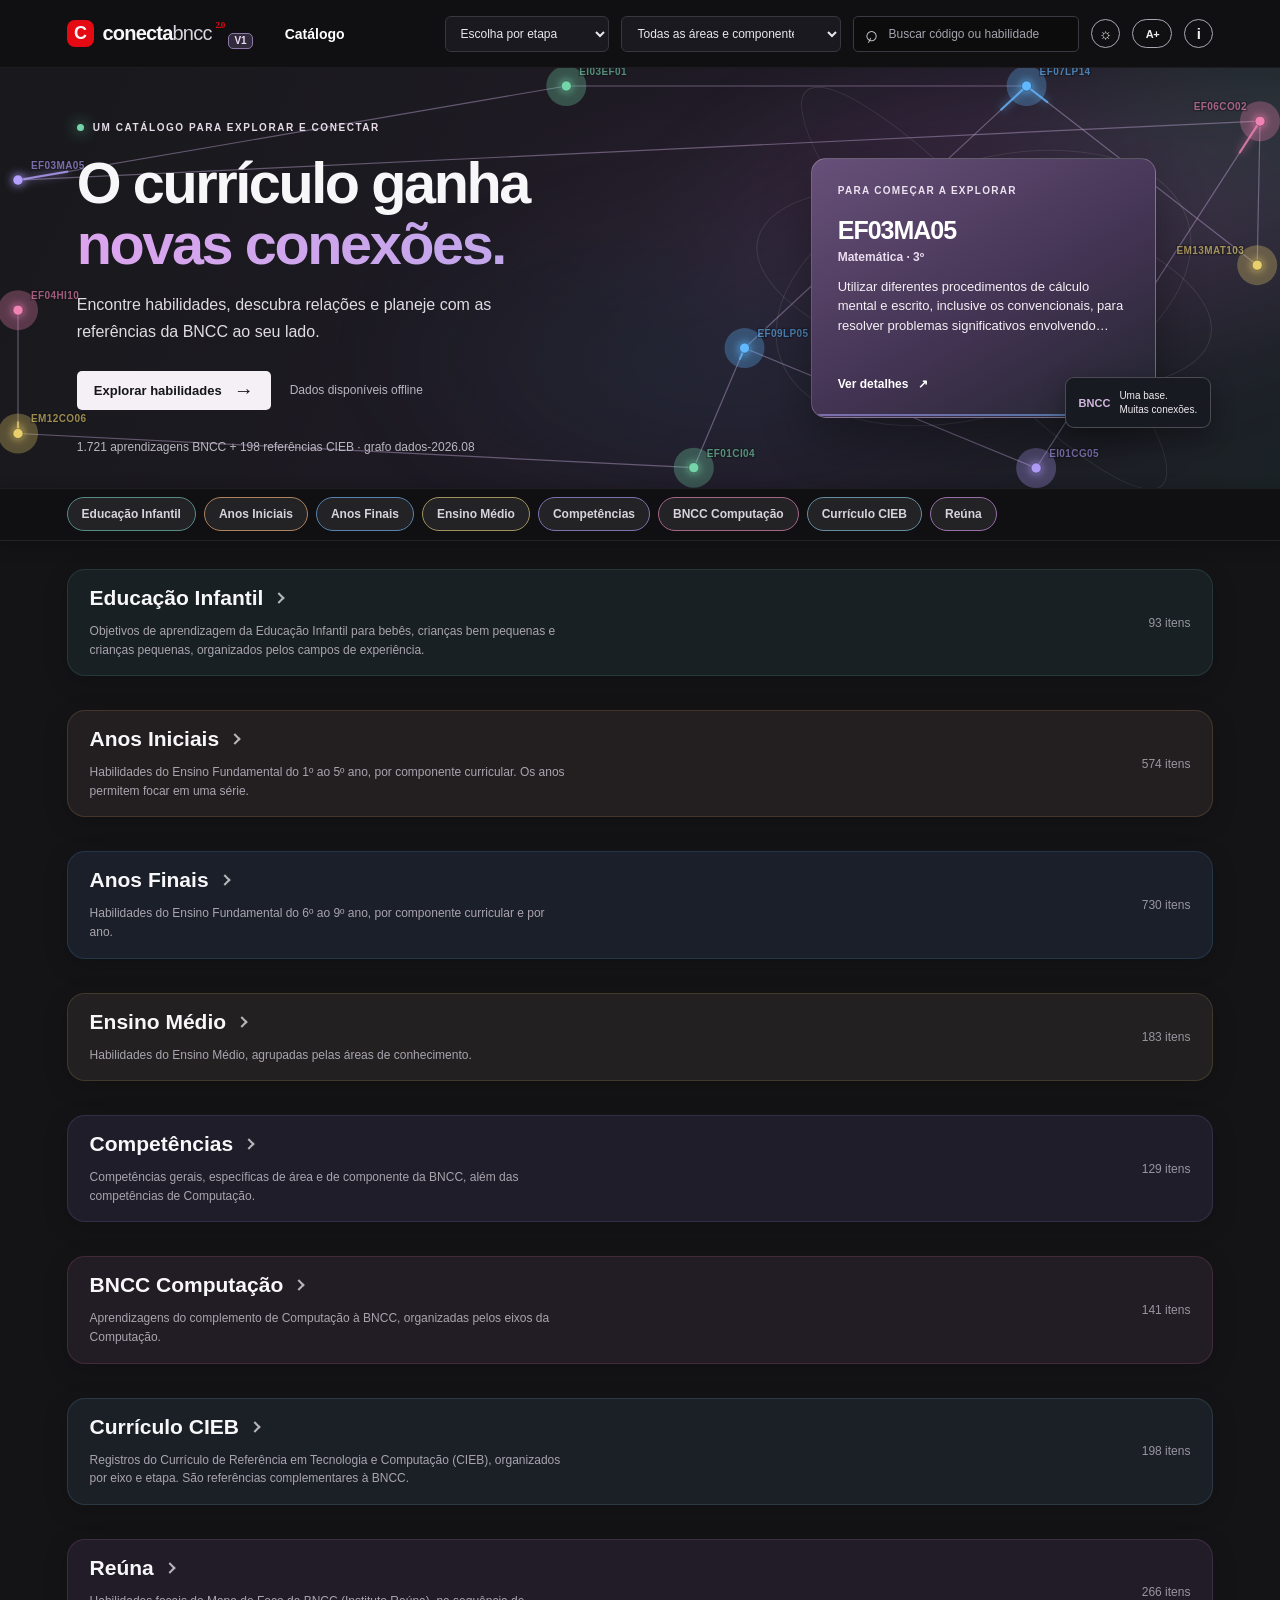
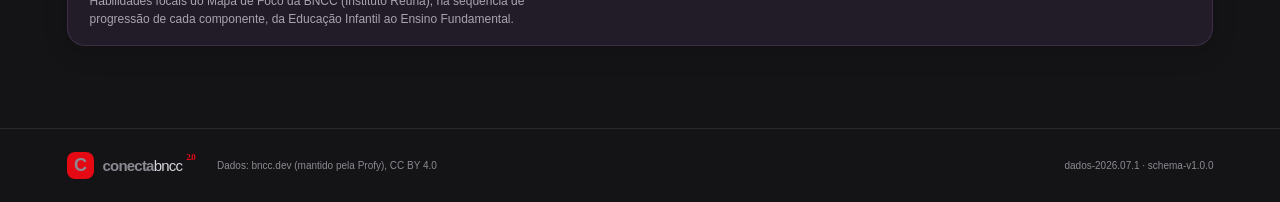
==== commit a2f2cd29: "fix(search): padronizar searchInput da topbar como text inputmode search para suprimir cancel button" ====
--- a/conecta-bncc-2.0/index.html
+++ b/conecta-bncc-2.0/index.html
@@ -1,7 +1,7 @@
 <!doctype html>
 <html lang="pt-BR"><head><meta charset="utf-8"><meta name="viewport" content="width=device-width,initial-scale=1"><meta name="theme-color" content="#101014"><title>Conecta BNCC 2.0</title><link rel="icon" type="image/svg+xml" href="./favicon.svg"><link rel="stylesheet" href="./app.css"><link rel="stylesheet" href="./tema-claro.css"><link rel="stylesheet" href="./catalog-interactions.css"><link rel="stylesheet" href="./refino.css"><link rel="stylesheet" href="./reuna.css"><link rel="stylesheet" href="./mapa-focal.css"><link rel="stylesheet" href="./print.css"><link rel="stylesheet" href="./carrossel.css"><link rel="stylesheet" href="./hero-conexoes.css"><link rel="stylesheet" href="./grafo.css"><link rel="stylesheet" href="./acessibilidade.css"><link rel="stylesheet" href="./responsividade.css"><link rel="stylesheet" href="./secoes-recolhiveis.css"><link rel="stylesheet" href="./proposta-grafo.css"></head>
 <body>
-<header class="topbar"><div class="brand-container"><a class="brand" href="./" data-home><span class="brand-mark">C</span><span>conecta<span class="brand-light">bncc</span></span><b>2.0</b></a><a class="brand-version-link" href="../index.html" aria-label="Voltar ao Conecta BNCC versão 1">V1</a></div><nav class="main-nav" aria-label="Navegação principal"><a class="nav-active" href="./" data-home>Catálogo</a></nav><div class="top-actions"><label class="stage-select-wrap"><span class="sr-only">Escolher etapa</span><select id="stageSelect" aria-label="Escolha por etapa"><option value="">Escolha por etapa</option><option value="ei">Educação Infantil</option><option value="iniciais">Anos Iniciais</option><option value="finais">Anos Finais</option><option value="em">Ensino Médio</option><option value="competencias">Competências</option><option value="computacao">BNCC Computação</option><option value="cieb">Currículo CIEB</option><option value="reuna">Reúna</option></select></label><label class="area-select-wrap"><span class="sr-only">Filtrar por área ou componente curricular</span><select id="areaSelect"><option value="">Todas as áreas e componentes curriculares</option></select></label><label class="search-box"><span aria-hidden="true">⌕</span><input id="searchInput" type="search" placeholder="Buscar código ou habilidade" autocomplete="off"></label><button class="icon-button theme-button" id="themeButton" aria-label="Alternar tema" title="Alternar tema">☼</button><button class="icon-button" id="aboutButton" aria-label="Fontes, referências e método" title="Fontes, referências e método">i</button></div></header>
+<header class="topbar"><div class="brand-container"><a class="brand" href="./" data-home><span class="brand-mark">C</span><span>conecta<span class="brand-light">bncc</span></span><b>2.0</b></a><a class="brand-version-link" href="../index.html" aria-label="Voltar ao Conecta BNCC versão 1">V1</a></div><nav class="main-nav" aria-label="Navegação principal"><a class="nav-active" href="./" data-home>Catálogo</a></nav><div class="top-actions"><label class="stage-select-wrap"><span class="sr-only">Escolher etapa</span><select id="stageSelect" aria-label="Escolha por etapa"><option value="">Escolha por etapa</option><option value="ei">Educação Infantil</option><option value="iniciais">Anos Iniciais</option><option value="finais">Anos Finais</option><option value="em">Ensino Médio</option><option value="competencias">Competências</option><option value="computacao">BNCC Computação</option><option value="cieb">Currículo CIEB</option><option value="reuna">Reúna</option></select></label><label class="area-select-wrap"><span class="sr-only">Filtrar por área ou componente curricular</span><select id="areaSelect"><option value="">Todas as áreas e componentes curriculares</option></select></label><label class="search-box"><span aria-hidden="true">⌕</span><input id="searchInput" type="text" inputmode="search" role="searchbox" placeholder="Buscar código ou habilidade" autocomplete="off"></label><button class="icon-button theme-button" id="themeButton" aria-label="Alternar tema" title="Alternar tema">☼</button><button class="icon-button" id="aboutButton" aria-label="Fontes, referências e método" title="Fontes, referências e método">i</button></div></header>
 <main id="catalogPage"><section class="hero" id="catalogo"><div class="hero-copy"><div class="eyebrow"><span class="live-dot"></span> UM CATÁLOGO PARA EXPLORAR E CONECTAR</div><h1>O currículo ganha<br><span>novas conexões.</span></h1><p>Encontre habilidades, descubra relações e planeje com as referências da BNCC ao seu lado.</p><div class="hero-actions"><button class="button-primary" id="exploreButton">Explorar habilidades <span>→</span></button><span class="source-note">Dados disponíveis offline</span></div><div class="hero-status" id="datasetStatus" role="status">Carregando catálogo local…</div></div><div class="spotlight" aria-label="Habilidade em destaque"><div class="spotlight-orbit" aria-hidden="true"></div><div class="spotlight-card"><span class="spotlight-kicker">PARA COMEÇAR A EXPLORAR</span><span class="spotlight-code" id="featuredCode">BNCC</span><strong id="featuredArea">Uma habilidade em destaque</strong><p id="featuredText">Carregando a referência curricular…</p><button type="button" id="featuredButton" class="spotlight-link" disabled>Ver detalhes <span>↗</span></button></div><div class="spotlight-note" aria-hidden="true"><b>BNCC</b><span>Uma base.<br>Muitas conexões.</span></div></div></section><nav class="stage-sticky-shell" id="stageBar" aria-label="Escolha por etapa"><div class="stage-shortcuts" id="stageShortcuts" aria-label="Navegar para uma etapa"></div><div class="catalog-controls"><span id="resultCount" class="sr-only"></span><button class="text-button" id="clearFilters" hidden>Limpar filtros</button></div></nav>
 <section class="catalog" aria-label="Catálogo de habilidades"><div id="catalogRows" class="catalog-rows"><div class="loading-state">Preparando seus catálogos…</div></div></section></main>
 <main id="detailPage" class="detail-page" hidden></main><main id="proposalGraphPage" class="proposal-graph-page" hidden></main><div class="toast" id="toast"></div>
--- a/conecta-bncc-2.0/app.css
+++ b/conecta-bncc-2.0/app.css
@@ -1,3 +1,3 @@
-:root{color-scheme:dark;--bg:#101014;--surface:#19191f;--text:#f7f6f8;--muted:#a6a4af;--red:#e50914;--line:#303038;--green:#75d5aa;--purple:#b5a0ff;--blue:#61b8ff;--orange:#ffb86b;--pink:#f083b4;--gold:#ead06c}*{box-sizing:border-box}html{scroll-behavior:smooth}body{margin:0;background:var(--bg);color:var(--text);font:15px 'DM Sans',Arial,sans-serif}button,input,select{font:inherit}a{color:inherit;text-decoration:none}.topbar{height:72px;position:sticky;top:0;z-index:30;display:flex;align-items:center;gap:38px;padding:0 5.2vw;background:linear-gradient(180deg,rgba(16,16,20,.99),rgba(16,16,20,.92));border-bottom:1px solid #ffffff0e;backdrop-filter:blur(16px)}.brand{display:inline-flex;align-items:center;gap:9px;font:700 20px 'Space Grotesk';letter-spacing:-.8px;white-space:nowrap}.brand-mark{display:grid;place-items:center;width:27px;height:27px;border-radius:8px;background:var(--red);font-size:18px}.brand-light{font-weight:500;color:#d7d4dd}.brand>b{margin-left:-5px;align-self:flex-start;color:var(--red);font:700 9px 'DM Sans'}.main-nav{display:flex;align-items:center;gap:25px;font-size:13px;color:#c7c5cd}.main-nav a:hover,.main-nav .nav-active{color:#fff}.top-actions{display:flex;align-items:center;gap:12px;margin-left:auto}.area-select-wrap select{max-width:220px;border:1px solid #383740;background:#19191f;color:#e9e7ec;border-radius:6px;padding:9px 30px 9px 11px;font-size:12px}.search-box{height:36px;width:226px;display:flex;align-items:center;gap:9px;padding:0 10px;border:1px solid #3b3942;border-radius:5px;background:#0a0a0ca6}.search-box span{font-size:22px;color:#d1cdd6;transform:rotate(-20deg)}.search-box input{width:100%;min-width:0;border:0;outline:0;background:transparent;color:white;font-size:12px}.search-box input::placeholder{color:#a6a3ad}.icon-button{height:29px;width:29px;border:1px solid #aaa6b2;border-radius:50%;background:transparent;color:#eee;font-weight:700;cursor:pointer}.hero{position:relative;min-height:485px;overflow:hidden;display:flex;align-items:center;padding:65px 7.5vw 78px;background:radial-gradient(ellipse at 79% 43%,#693b773f,transparent 31%),linear-gradient(90deg,#141419 6%,#141419f7 43%,#1414198f 72%,#141419 100%),linear-gradient(0deg,#101014,transparent 32%),linear-gradient(120deg,#191720,#292132 54%,#14232a)}.hero-copy{position:relative;z-index:2;max-width:625px}.eyebrow{display:flex;align-items:center;gap:9px;color:#e5dce8;font-size:10px;font-weight:700;letter-spacing:1.55px}.live-dot{width:7px;height:7px;border-radius:50%;background:var(--green);box-shadow:0 0 14px var(--green)}.hero h1,.detail-title h1{margin:20px 0 11px;font:700 clamp(42px,5.5vw,69px)/1.03 'Space Grotesk';letter-spacing:-3.3px}.hero h1 span{color:#dca5ee}.hero-copy>p{max-width:440px;margin:0;color:#c7c2ce;font-size:15px;line-height:1.7}.hero-actions{display:flex;align-items:center;gap:19px;margin-top:24px}.button-primary{display:inline-flex;align-items:center;justify-content:center;gap:12px;border:0;border-radius:5px;background:#f4f0f5;color:#16151a;padding:12px 17px;font-size:13px;font-weight:700;cursor:pointer;transition:transform .2s,background .2s}.button-primary:hover{transform:translateY(-2px);background:#fff}.button-primary span{font-size:20px;line-height:12px}.source-note{font-size:11px;color:#b9b4c0}.hero-art{position:absolute;width:460px;height:370px;right:8%;top:45px;transform:scale(.96)}.orbit{position:absolute;left:102px;top:22px;width:310px;height:310px;border:1px solid #ebc6f52e;border-radius:50%;transform:rotate(-28deg) scaleY(.56)}.orbit-two{left:56px;top:10px;width:396px;height:354px;border-color:#ba9eef24;transform:rotate(38deg) scaleY(.54)}.hero-card{position:absolute;width:125px;height:158px;padding:18px 14px;border-radius:8px;box-shadow:0 16px 38px #08070c88;font:700 28px 'Space Grotesk';background:linear-gradient(155deg,#755a93,#312b40);transform:rotate(-10deg)}.hero-card span{color:#d5a9ee}.hero-card small{position:absolute;left:14px;bottom:14px;font:700 8px 'DM Sans';letter-spacing:.8px;color:#e5dce8}.card-a{left:78px;top:71px;background:linear-gradient(155deg,#287b80,#163c47);transform:rotate(-13deg)}.card-b{left:260px;top:35px;background:linear-gradient(155deg,#be683f,#583437);transform:rotate(11deg)}.card-c{left:203px;top:201px;background:linear-gradient(155deg,#7755a7,#353255);transform:rotate(-4deg)}.hero-center{position:absolute;left:162px;top:120px;width:126px;height:126px;display:grid;place-content:center;text-align:center;border:1px solid #ffffff3b;border-radius:50%;background:#18151fcc;box-shadow:0 0 65px #bd8cd544;font:700 17px/1.3 'Space Grotesk';letter-spacing:2px}.hero-center i{font-style:normal;color:#e7a3ee;font-size:23px}.hero-bottom{position:absolute;left:7.5vw;right:7.5vw;bottom:20px;display:flex;justify-content:space-between;color:#aaa5b1;font-size:11px}.hero-bottom b{margin-left:8px;color:#e8b2ed}.catalog{padding:42px 5.2vw 85px}.catalog-heading{display:flex;justify-content:space-between;align-items:end;margin-bottom:18px}.muted{color:#a5a0ac}.catalog-heading h2{margin:7px 0 0;font:600 26px 'Space Grotesk';letter-spacing:-.8px}.catalog-controls{display:flex;align-items:center;gap:18px;color:#aaa5b0;font-size:11px}.text-button{background:none;border:0;color:#c6a8d3;font-size:11px;cursor:pointer}.stage-shortcuts{display:flex;gap:8px;margin:0 0 24px;overflow-x:auto;padding:2px 0 8px}.stage-chip{flex:0 0 auto;border:1px solid #393741;background:#1c1b21;color:#d4d0d8;border-radius:30px;padding:8px 13px;font-size:11px;cursor:pointer}.stage-chip:hover,.stage-chip.active{border-color:#a381b5;background:#302637;color:#fff}.catalog-rows{display:flex;flex-direction:column;gap:29px}.catalog-row{min-width:0}.row-head{display:flex;align-items:end;justify-content:space-between;margin:0 0 10px}.row-head h3{margin:0;font:600 19px 'Space Grotesk';letter-spacing:-.35px}.row-meta{margin-left:10px;color:#9995a0;font-size:10px}.row-track{display:flex;gap:12px;overflow-x:auto;padding:7px 8px 19px 2px;scrollbar-width:thin;scrollbar-color:#47434e transparent}.skill-card{--accent:#9b79d2;position:relative;flex:0 0 214px;height:125px;padding:14px 15px 13px;overflow:hidden;border:1px solid color-mix(in srgb,var(--accent),transparent 62%);border-radius:7px;background:linear-gradient(145deg,color-mix(in srgb,var(--accent),#19191f 80%),#1b1a21 72%);box-shadow:0 6px 20px #0003;cursor:pointer;transition:transform .24s cubic-bezier(.2,.8,.2,1),box-shadow .24s,border-color .24s;transform-origin:center}.skill-card:hover,.skill-card:focus-visible{z-index:3;transform:scale(1.09);border-color:var(--accent);box-shadow:0 15px 36px #0009,0 0 0 1px var(--accent)}.skill-card:before{content:"";position:absolute;width:100px;height:100px;right:-32px;top:-35px;border-radius:50%;background:var(--accent);opacity:.14;filter:blur(3px)}.card-top{position:relative;display:flex;align-items:center;justify-content:space-between}.skill-code{font:700 12px 'Space Grotesk';letter-spacing:.25px}.skill-tag{max-width:100px;overflow:hidden;text-overflow:ellipsis;white-space:nowrap;color:var(--accent);font-size:8px;font-weight:700;text-transform:uppercase;letter-spacing:.55px}.card-text{position:relative;display:-webkit-box;-webkit-line-clamp:3;-webkit-box-orient:vertical;overflow:hidden;margin:13px 0 0;color:#e2dfe5;font-size:11px;line-height:1.48}.card-foot{position:absolute;left:15px;right:15px;bottom:11px;display:flex;align-items:center;justify-content:space-between;color:#aaa6b0;font-size:9px}.relation-count{color:#d5b8e3}.empty-row,.loading-state{padding:24px;color:#aaa5b1;font-size:13px}.detail-page{min-height:calc(100vh - 130px);padding-bottom:60px}.detail-hero{position:relative;padding:35px 7.5vw 40px;background:linear-gradient(90deg,#181720,#17151c 51%,#25202b);border-bottom:1px solid #302d36}.back-button{border:0;background:none;color:#c9c3cf;padding:0 0 23px;cursor:pointer;font-size:12px}.detail-topline{display:flex;gap:8px;align-items:center;color:#bdafc7;font-size:10px;letter-spacing:.7px}.detail-title h1{font-size:clamp(36px,5vw,56px);margin:12px 0}.detail-title .skill-long-text{max-width:900px;margin:0;color:#e4e0e8;font-size:16px;line-height:1.7}.detail-meta{display:flex;flex-wrap:wrap;gap:8px;margin-top:20px}.meta-pill{padding:7px 10px;border:1px solid #46404d;border-radius:30px;color:#d0cbd4;font-size:10px}.detail-content{padding:30px 7.5vw}.detail-section{margin:28px 0 36px}.detail-section h2{margin:0 0 15px;font:600 21px 'Space Grotesk';letter-spacing:-.4px}.section-caption{margin:-7px 0 15px;color:#a9a4ae;font-size:11px;line-height:1.6}.source-card,.relation-card,.cieb-card,.ai-card,.reuna-card{border:1px solid #33313a;border-radius:8px;background:#19191f;padding:15px}.source-card{display:flex;justify-content:space-between;gap:20px}.source-card strong{display:block;margin-bottom:7px;font-size:12px}.source-card p{margin:4px 0;color:#b8b3bf;font-size:11px;line-height:1.55}.source-link{color:#c8a2dc;font-size:10px}.relation-grid{display:grid;grid-template-columns:repeat(auto-fill,minmax(230px,1fr));gap:10px}.relation-card,.cieb-card,.ai-card{transition:border-color .2s,transform .2s}.relation-card:hover,.cieb-card:hover,.ai-card:hover{transform:translateY(-2px);border-color:#847191}.rel-code{color:#d8b5e9;font:700 11px 'Space Grotesk'}.rel-type{display:block;margin:6px 0;color:#8ad5b1;font-size:9px;font-weight:700;text-transform:uppercase;letter-spacing:.5px}.relation-card p,.cieb-card p,.ai-card p,.reuna-card p{margin:0;color:#cfccd3;font-size:11px;line-height:1.6}.origin-label{display:inline-flex;margin:0 0 8px;padding:4px 7px;border-radius:3px;background:#302635;color:#dbb6eb;font-size:8px;font-weight:700;letter-spacing:.5px;text-transform:uppercase}.relation-tabs{display:flex;gap:8px;flex-wrap:wrap;margin:0 0 14px}.relation-tab{border:1px solid #3d3942;border-radius:5px;background:#1b1a20;color:#c6c1cb;padding:8px 11px;font-size:10px;cursor:pointer}.relation-tab.active{border-color:#a984bd;background:#302537;color:white}.map-frame{height:470px;overflow:hidden;border:1px solid #35323a;border-radius:9px;background:radial-gradient(ellipse at center,#201e27,#15151a 72%)}.map-frame svg{width:100%;height:100%}.map-line{stroke:#62576a;stroke-width:1.4;opacity:.74}.map-line.official{stroke:#76c9a5}.map-line.competency{stroke:#72b9ec}.map-node{cursor:pointer}.map-node circle{stroke-width:2;filter:drop-shadow(0 5px 8px #0008)}.map-node text{fill:#f8f4fb;text-anchor:middle;font:700 11px 'DM Sans';pointer-events:none}.map-node .node-sub{fill:#b7b1be;font-size:9px;font-weight:500}.map-node.focal circle{stroke:#fff;stroke-width:3}.map-legend{display:flex;gap:15px;margin:11px 2px;color:#aaa5b0;font-size:9px}.legend-dot{display:inline-block;width:7px;height:7px;border-radius:50%;margin-right:5px;background:#76c9a5}.legend-dot.inferred{background:#c080db}.legend-dot.comp{background:#72b9ec}.no-relations{display:grid;place-items:center;height:100%;color:#aaa5b0;font-size:12px}.detail-columns{display:grid;grid-template-columns:1fr 1fr;gap:20px}.info-block{border:1px solid #34313a;border-radius:8px;background:#19191f;padding:16px}.info-block h3{margin:0 0 10px;font:600 14px 'Space Grotesk'}.info-block p{color:#c8c3cd;font-size:11px;line-height:1.6}.about-dialog{width:min(520px,calc(100vw - 30px));border:1px solid #49434e;border-radius:12px;background:#19181e;color:var(--text);padding:30px;box-shadow:0 25px 90px #000c}.about-dialog::backdrop{background:#060609c9;backdrop-filter:blur(4px)}.about-dialog h2{font:600 25px 'Space Grotesk';margin:10px 0}.about-dialog p{color:#c7c1cc;line-height:1.7;font-size:12px}.about-dialog #aboutMeta{padding:12px 0 20px;color:#a8a2ad;font-size:10px;line-height:1.8}.dialog-close{float:right;border:0;background:none;color:#d4d0d8;font-size:23px;cursor:pointer}.hover-preview{position:fixed;z-index:50;left:-9999px;top:-9999px;width:290px;padding:17px;border:1px solid #625b69;border-radius:9px;background:#211f26;box-shadow:0 18px 50px #000c;pointer-events:none;opacity:0;transform:translateY(5px);transition:opacity .16s,transform .16s}.hover-preview.show{opacity:1;transform:translateY(0)}.preview-code{font:700 12px 'Space Grotesk';color:#dfb9ee}.preview-text{margin:9px 0 12px;color:#e3dfe7;font-size:11px;line-height:1.6}.preview-footer{color:#9f99a5;font-size:9px}.toast{position:fixed;z-index:60;left:50%;bottom:25px;transform:translate(-50%,20px);opacity:0;pointer-events:none;border:1px solid #4a4450;border-radius:7px;background:#232128;padding:10px 15px;color:#eee;font-size:11px;transition:all .2s}.toast.show{opacity:1;transform:translate(-50%,0)}footer{display:flex;align-items:center;gap:22px;padding:23px 5.2vw;border-top:1px solid #2a2830;color:#8d8992;font-size:10px}.footer-brand{font-size:15px}footer>span:last-child{margin-left:auto}.sr-only{position:absolute;width:1px;height:1px;overflow:hidden;clip:rect(0,0,0,0);white-space:nowrap}
+:root{color-scheme:dark;--bg:#101014;--surface:#19191f;--text:#f7f6f8;--muted:#a6a4af;--red:#e50914;--line:#303038;--green:#75d5aa;--purple:#b5a0ff;--blue:#61b8ff;--orange:#ffb86b;--pink:#f083b4;--gold:#ead06c}*{box-sizing:border-box}[hidden]{display:none!important}html{scroll-behavior:smooth}body{margin:0;background:var(--bg);color:var(--text);font:15px 'DM Sans',Arial,sans-serif}button,input,select{font:inherit}a{color:inherit;text-decoration:none}.topbar{height:72px;position:sticky;top:0;z-index:30;display:flex;align-items:center;gap:38px;padding:0 5.2vw;background:linear-gradient(180deg,rgba(16,16,20,.99),rgba(16,16,20,.92));border-bottom:1px solid #ffffff0e;backdrop-filter:blur(16px)}.brand{display:inline-flex;align-items:center;gap:9px;font:700 20px 'Space Grotesk';letter-spacing:-.8px;white-space:nowrap}.brand-mark{display:grid;place-items:center;width:27px;height:27px;border-radius:8px;background:var(--red);font-size:18px}.brand-light{font-weight:500;color:#d7d4dd}.brand>b{margin-left:-5px;align-self:flex-start;color:var(--red);font:700 9px 'DM Sans'}.main-nav{display:flex;align-items:center;gap:25px;font-size:13px;color:#c7c5cd}.main-nav a:hover,.main-nav .nav-active{color:#fff}.top-actions{display:flex;align-items:center;gap:12px;margin-left:auto}.area-select-wrap select{max-width:220px;border:1px solid #383740;background:#19191f;color:#e9e7ec;border-radius:6px;padding:9px 30px 9px 11px;font-size:12px}.search-box{height:36px;width:226px;display:flex;align-items:center;gap:9px;padding:0 10px;border:1px solid #3b3942;border-radius:5px;background:#0a0a0ca6}.search-box span{font-size:22px;color:#d1cdd6;transform:rotate(-20deg)}.search-box input{width:100%;min-width:0;border:0;outline:0;background:transparent;color:white;font-size:12px}.search-box input::placeholder{color:#a6a3ad}.icon-button{height:29px;width:29px;border:1px solid #aaa6b2;border-radius:50%;background:transparent;color:#eee;font-weight:700;cursor:pointer}.hero{position:relative;min-height:485px;overflow:hidden;display:flex;align-items:center;padding:65px 7.5vw 78px;background:radial-gradient(ellipse at 79% 43%,#693b773f,transparent 31%),linear-gradient(90deg,#141419 6%,#141419f7 43%,#1414198f 72%,#141419 100%),linear-gradient(0deg,#101014,transparent 32%),linear-gradient(120deg,#191720,#292132 54%,#14232a)}.hero-copy{position:relative;z-index:2;max-width:625px}.eyebrow{display:flex;align-items:center;gap:9px;color:#e5dce8;font-size:10px;font-weight:700;letter-spacing:1.55px}.live-dot{width:7px;height:7px;border-radius:50%;background:var(--green);box-shadow:0 0 14px var(--green)}.hero h1,.detail-title h1{margin:20px 0 11px;font:700 clamp(42px,5.5vw,69px)/1.03 'Space Grotesk';letter-spacing:-3.3px}.hero h1 span{color:#dca5ee}.hero-copy>p{max-width:440px;margin:0;color:#c7c2ce;font-size:15px;line-height:1.7}.hero-actions{display:flex;align-items:center;gap:19px;margin-top:24px}.button-primary{display:inline-flex;align-items:center;justify-content:center;gap:12px;border:0;border-radius:5px;background:#f4f0f5;color:#16151a;padding:12px 17px;font-size:13px;font-weight:700;cursor:pointer;transition:transform .2s,background .2s}.button-primary:hover{transform:translateY(-2px);background:#fff}.button-primary span{font-size:20px;line-height:12px}.source-note{font-size:11px;color:#b9b4c0}.hero-art{position:absolute;width:460px;height:370px;right:8%;top:45px;transform:scale(.96)}.orbit{position:absolute;left:102px;top:22px;width:310px;height:310px;border:1px solid #ebc6f52e;border-radius:50%;transform:rotate(-28deg) scaleY(.56)}.orbit-two{left:56px;top:10px;width:396px;height:354px;border-color:#ba9eef24;transform:rotate(38deg) scaleY(.54)}.hero-card{position:absolute;width:125px;height:158px;padding:18px 14px;border-radius:8px;box-shadow:0 16px 38px #08070c88;font:700 28px 'Space Grotesk';background:linear-gradient(155deg,#755a93,#312b40);transform:rotate(-10deg)}.hero-card span{color:#d5a9ee}.hero-card small{position:absolute;left:14px;bottom:14px;font:700 8px 'DM Sans';letter-spacing:.8px;color:#e5dce8}.card-a{left:78px;top:71px;background:linear-gradient(155deg,#287b80,#163c47);transform:rotate(-13deg)}.card-b{left:260px;top:35px;background:linear-gradient(155deg,#be683f,#583437);transform:rotate(11deg)}.card-c{left:203px;top:201px;background:linear-gradient(155deg,#7755a7,#353255);transform:rotate(-4deg)}.hero-center{position:absolute;left:162px;top:120px;width:126px;height:126px;display:grid;place-content:center;text-align:center;border:1px solid #ffffff3b;border-radius:50%;background:#18151fcc;box-shadow:0 0 65px #bd8cd544;font:700 17px/1.3 'Space Grotesk';letter-spacing:2px}.hero-center i{font-style:normal;color:#e7a3ee;font-size:23px}.hero-bottom{position:absolute;left:7.5vw;right:7.5vw;bottom:20px;display:flex;justify-content:space-between;color:#aaa5b1;font-size:11px}.hero-bottom b{margin-left:8px;color:#e8b2ed}.catalog{padding:42px 5.2vw 85px}.catalog-heading{display:flex;justify-content:space-between;align-items:end;margin-bottom:18px}.muted{color:#a5a0ac}.catalog-heading h2{margin:7px 0 0;font:600 26px 'Space Grotesk';letter-spacing:-.8px}.catalog-controls{display:flex;align-items:center;gap:18px;color:#aaa5b0;font-size:11px}.text-button{background:none;border:0;color:#c6a8d3;font-size:11px;cursor:pointer}.stage-shortcuts{display:flex;gap:8px;margin:0 0 24px;overflow-x:auto;padding:2px 0 8px}.stage-chip{flex:0 0 auto;border:1px solid #393741;background:#1c1b21;color:#d4d0d8;border-radius:30px;padding:8px 13px;font-size:11px;cursor:pointer}.stage-chip:hover,.stage-chip.active{border-color:#a381b5;background:#302637;color:#fff}.catalog-rows{display:flex;flex-direction:column;gap:29px}.catalog-row{min-width:0}.row-head{display:flex;align-items:end;justify-content:space-between;margin:0 0 10px}.row-head h3{margin:0;font:600 19px 'Space Grotesk';letter-spacing:-.35px}.row-meta{margin-left:10px;color:#9995a0;font-size:10px}.row-track{display:flex;gap:12px;overflow-x:auto;padding:7px 8px 19px 2px;scrollbar-width:thin;scrollbar-color:#47434e transparent}.skill-card{--accent:#9b79d2;position:relative;flex:0 0 214px;height:125px;padding:14px 15px 13px;overflow:hidden;border:1px solid color-mix(in srgb,var(--accent),transparent 62%);border-radius:7px;background:linear-gradient(145deg,color-mix(in srgb,var(--accent),#19191f 80%),#1b1a21 72%);box-shadow:0 6px 20px #0003;cursor:pointer;transition:transform .24s cubic-bezier(.2,.8,.2,1),box-shadow .24s,border-color .24s;transform-origin:center}.skill-card:hover,.skill-card:focus-visible{z-index:3;transform:scale(1.09);border-color:var(--accent);box-shadow:0 15px 36px #0009,0 0 0 1px var(--accent)}.skill-card:before{content:"";position:absolute;width:100px;height:100px;right:-32px;top:-35px;border-radius:50%;background:var(--accent);opacity:.14;filter:blur(3px)}.card-top{position:relative;display:flex;align-items:center;justify-content:space-between}.skill-code{font:700 12px 'Space Grotesk';letter-spacing:.25px}.skill-tag{max-width:100px;overflow:hidden;text-overflow:ellipsis;white-space:nowrap;color:var(--accent);font-size:8px;font-weight:700;text-transform:uppercase;letter-spacing:.55px}.card-text{position:relative;display:-webkit-box;-webkit-line-clamp:3;-webkit-box-orient:vertical;overflow:hidden;margin:13px 0 0;color:#e2dfe5;font-size:11px;line-height:1.48}.card-foot{position:absolute;left:15px;right:15px;bottom:11px;display:flex;align-items:center;justify-content:space-between;color:#aaa6b0;font-size:9px}.relation-count{color:#d5b8e3}.empty-row,.loading-state{padding:24px;color:#aaa5b1;font-size:13px}.detail-page{min-height:calc(100vh - 130px);padding-bottom:60px}.detail-hero{position:relative;padding:35px 7.5vw 40px;background:linear-gradient(90deg,#181720,#17151c 51%,#25202b);border-bottom:1px solid #302d36}.back-button{border:0;background:none;color:#c9c3cf;padding:0 0 23px;cursor:pointer;font-size:12px}.detail-topline{display:flex;gap:8px;align-items:center;color:#bdafc7;font-size:10px;letter-spacing:.7px}.detail-title h1{font-size:clamp(36px,5vw,56px);margin:12px 0}.detail-title .skill-long-text{max-width:900px;margin:0;color:#e4e0e8;font-size:16px;line-height:1.7}.detail-meta{display:flex;flex-wrap:wrap;gap:8px;margin-top:20px}.meta-pill{padding:7px 10px;border:1px solid #46404d;border-radius:30px;color:#d0cbd4;font-size:10px}.detail-content{padding:30px 7.5vw}.detail-section{margin:28px 0 36px}.detail-section h2{margin:0 0 15px;font:600 21px 'Space Grotesk';letter-spacing:-.4px}.section-caption{margin:-7px 0 15px;color:#a9a4ae;font-size:11px;line-height:1.6}.source-card,.relation-card,.cieb-card,.ai-card,.reuna-card{border:1px solid #33313a;border-radius:8px;background:#19191f;padding:15px}.source-card{display:flex;justify-content:space-between;gap:20px}.source-card strong{display:block;margin-bottom:7px;font-size:12px}.source-card p{margin:4px 0;color:#b8b3bf;font-size:11px;line-height:1.55}.source-link{color:#c8a2dc;font-size:10px}.relation-grid{display:grid;grid-template-columns:repeat(auto-fill,minmax(230px,1fr));gap:10px}.relation-card,.cieb-card,.ai-card{transition:border-color .2s,transform .2s}.relation-card:hover,.cieb-card:hover,.ai-card:hover{transform:translateY(-2px);border-color:#847191}.rel-code{color:#d8b5e9;font:700 11px 'Space Grotesk'}.rel-type{display:block;margin:6px 0;color:#8ad5b1;font-size:9px;font-weight:700;text-transform:uppercase;letter-spacing:.5px}.relation-card p,.cieb-card p,.ai-card p,.reuna-card p{margin:0;color:#cfccd3;font-size:11px;line-height:1.6}.origin-label{display:inline-flex;margin:0 0 8px;padding:4px 7px;border-radius:3px;background:#302635;color:#dbb6eb;font-size:8px;font-weight:700;letter-spacing:.5px;text-transform:uppercase}.relation-tabs{display:flex;gap:8px;flex-wrap:wrap;margin:0 0 14px}.relation-tab{border:1px solid #3d3942;border-radius:5px;background:#1b1a20;color:#c6c1cb;padding:8px 11px;font-size:10px;cursor:pointer}.relation-tab.active{border-color:#a984bd;background:#302537;color:white}.map-frame{height:470px;overflow:hidden;border:1px solid #35323a;border-radius:9px;background:radial-gradient(ellipse at center,#201e27,#15151a 72%)}.map-frame svg{width:100%;height:100%}.map-line{stroke:#62576a;stroke-width:1.4;opacity:.74}.map-line.official{stroke:#76c9a5}.map-line.competency{stroke:#72b9ec}.map-node{cursor:pointer}.map-node circle{stroke-width:2;filter:drop-shadow(0 5px 8px #0008)}.map-node text{fill:#f8f4fb;text-anchor:middle;font:700 11px 'DM Sans';pointer-events:none}.map-node .node-sub{fill:#b7b1be;font-size:9px;font-weight:500}.map-node.focal circle{stroke:#fff;stroke-width:3}.map-legend{display:flex;gap:15px;margin:11px 2px;color:#aaa5b0;font-size:9px}.legend-dot{display:inline-block;width:7px;height:7px;border-radius:50%;margin-right:5px;background:#76c9a5}.legend-dot.inferred{background:#c080db}.legend-dot.comp{background:#72b9ec}.no-relations{display:grid;place-items:center;height:100%;color:#aaa5b0;font-size:12px}.detail-columns{display:grid;grid-template-columns:1fr 1fr;gap:20px}.info-block{border:1px solid #34313a;border-radius:8px;background:#19191f;padding:16px}.info-block h3{margin:0 0 10px;font:600 14px 'Space Grotesk'}.info-block p{color:#c8c3cd;font-size:11px;line-height:1.6}.about-dialog{width:min(520px,calc(100vw - 30px));border:1px solid #49434e;border-radius:12px;background:#19181e;color:var(--text);padding:30px;box-shadow:0 25px 90px #000c}.about-dialog::backdrop{background:#060609c9;backdrop-filter:blur(4px)}.about-dialog h2{font:600 25px 'Space Grotesk';margin:10px 0}.about-dialog p{color:#c7c1cc;line-height:1.7;font-size:12px}.about-dialog #aboutMeta{padding:12px 0 20px;color:#a8a2ad;font-size:10px;line-height:1.8}.dialog-close{float:right;border:0;background:none;color:#d4d0d8;font-size:23px;cursor:pointer}.hover-preview{position:fixed;z-index:50;left:-9999px;top:-9999px;width:290px;padding:17px;border:1px solid #625b69;border-radius:9px;background:#211f26;box-shadow:0 18px 50px #000c;pointer-events:none;opacity:0;transform:translateY(5px);transition:opacity .16s,transform .16s}.hover-preview.show{opacity:1;transform:translateY(0)}.preview-code{font:700 12px 'Space Grotesk';color:#dfb9ee}.preview-text{margin:9px 0 12px;color:#e3dfe7;font-size:11px;line-height:1.6}.preview-footer{color:#9f99a5;font-size:9px}.toast{position:fixed;z-index:60;left:50%;bottom:25px;transform:translate(-50%,20px);opacity:0;pointer-events:none;border:1px solid #4a4450;border-radius:7px;background:#232128;padding:10px 15px;color:#eee;font-size:11px;transition:all .2s}.toast.show{opacity:1;transform:translate(-50%,0)}footer{display:flex;align-items:center;gap:22px;padding:23px 5.2vw;border-top:1px solid #2a2830;color:#8d8992;font-size:10px}.footer-brand{font-size:15px}footer>span:last-child{margin-left:auto}.sr-only{position:absolute;width:1px;height:1px;overflow:hidden;clip:rect(0,0,0,0);white-space:nowrap}
 @media(max-width:900px){.topbar{padding:0 22px;gap:18px}.main-nav{gap:13px}.main-nav a{font-size:11px}.area-select-wrap select{max-width:175px}.search-box{width:180px}.hero{padding-left:6vw}.hero-art{right:-5%;opacity:.62;transform:scale(.78)}.hero-bottom{left:6vw;right:6vw}.catalog{padding-right:4vw;padding-left:4vw}.detail-content{padding-right:5vw;padding-left:5vw}}
 @media(max-width:640px){.topbar{height:auto;min-height:62px;flex-wrap:wrap;gap:0;padding:10px 17px}.brand{font-size:18px}.main-nav{display:none}.top-actions{width:100%;margin:10px 0 0;gap:7px;justify-content:space-between}.area-select-wrap{display:block;flex:1;min-width:0}.area-select-wrap select{width:100%;max-width:none;padding:8px 7px;font-size:10px}.search-box{width:auto;flex:1;height:33px}.search-box input{font-size:10px}.icon-button{flex:0 0 27px;width:27px;height:27px}.hero{min-height:474px;padding:68px 22px 82px;align-items:flex-start}.hero h1{font-size:47px;letter-spacing:-2.5px}.hero-copy>p{font-size:13px;max-width:320px}.hero-art{top:205px;right:-92px;transform:scale(.63);transform-origin:top right;opacity:.52}.hero-bottom{left:22px;right:22px;bottom:17px;align-items:end}.hero-bottom span:last-child{max-width:150px;text-align:right;line-height:1.5}.hero-actions{flex-wrap:wrap}.source-note{font-size:9px}.catalog{padding:33px 17px 65px}.catalog-heading h2{font-size:23px}.catalog-controls{gap:7px;flex-direction:column;align-items:end}.stage-chip{font-size:10px}.catalog-rows{gap:22px}.row-head h3{font-size:17px}.skill-card{flex-basis:195px;height:120px}.detail-hero{padding:24px 20px 30px}.detail-content{padding:25px 18px}.detail-title h1{font-size:38px;letter-spacing:-2px}.detail-title .skill-long-text{font-size:14px}.source-card{display:block}.relation-grid{grid-template-columns:1fr}.map-frame{height:360px}.detail-columns{grid-template-columns:1fr}.relation-tabs{gap:5px}.relation-tab{padding:7px 9px}.hover-preview{display:none}footer{padding:18px;gap:10px;flex-wrap:wrap}.footer-brand{font-size:14px}footer>span:last-child{margin-left:0;width:100%}}
--- a/conecta-bncc-2.0/catalog-interactions.css
+++ b/conecta-bncc-2.0/catalog-interactions.css
@@ -1,259 +1,535 @@
 /* Card da faixa completa: título, chips e cartões ficam todos dentro da mesma placa */
-.catalog-row{
-  position:relative;
+.catalog-row {
+  position: relative;
   scroll-margin-top:136px;
-  background:color-mix(in srgb,var(--row-accent,#b5a0ff) 6%,#15151b);
-  border:1px solid color-mix(in srgb,var(--row-accent,#b5a0ff) 15%,transparent);
-  border-radius:18px;
-  padding:20px 22px 18px;
-  box-shadow:0 6px 24px #0000002b;
-  transition:background .28s ease,border-color .28s ease,box-shadow .28s ease,padding .25s ease;
-}
-.catalog-row.is-collapsed{
-  padding:16px 22px 16px;
-  cursor:pointer;
-}
-.catalog-row:hover{
-  border-color:color-mix(in srgb,var(--row-accent,#b5a0ff) 26%,transparent);
-}
-.catalog-row.is-collapsed:hover{
-  background:color-mix(in srgb,var(--row-accent,#b5a0ff) 9%,#15151b);
-}
-body[data-theme="light"] .catalog-row{
-  background:color-mix(in srgb,var(--row-accent,#7d3fa8) 7%,#ffffff);
-  border-color:color-mix(in srgb,var(--row-accent,#7d3fa8) 18%,#ded9e2);
-  box-shadow:0 4px 18px #28202b0d;
-}
-body[data-theme="light"] .catalog-row:hover{
-  border-color:color-mix(in srgb,var(--row-accent,#7d3fa8) 28%,#ded9e2);
-}
-body[data-theme="light"] .catalog-row.is-collapsed:hover{
-  background:color-mix(in srgb,var(--row-accent,#7d3fa8) 11%,#ffffff);
-}
-.catalog-row.is-collapsed .row-head{margin-bottom:0}
-.catalog-row.is-collapsed:hover .row-toggle{color:var(--row-accent,#e6c6ef)}
-body[data-theme="light"] .catalog-row.is-collapsed:hover .row-toggle{color:var(--row-accent,#643a7a)}
-
-.row-rail{position:relative}
-.row-track{align-items:flex-start;scroll-behavior:smooth}
-.rail-arrow{
-  position:absolute;
-  top:0;
-  bottom:20px;
-  z-index:6;
-  width:46px;
-  border:0;
-  color:#fff;
-  font-size:32px;
-  background:linear-gradient(90deg,color-mix(in srgb,var(--row-accent,#15151b) 35%,#15151b) 0%,transparent 100%);
-  opacity:0;
-  visibility:hidden;
-  pointer-events:none;
-  transition:opacity .2s,visibility .2s,color .2s;
-  cursor:pointer;
-}
-.rail-prev{left:-6px;text-align:left;padding-left:6px;border-radius:10px 0 0 10px}
-.rail-next{right:-6px;text-align:right;padding-right:6px;border-radius:0 10px 10px 0;background:linear-gradient(270deg,color-mix(in srgb,var(--row-accent,#15151b) 35%,#15151b) 0%,transparent 100%)}
-.row-rail:hover .rail-arrow,.row-rail:focus-within .rail-arrow{opacity:1;visibility:visible;pointer-events:auto}
-.rail-arrow[hidden]{display:none}
-.rail-arrow:focus-visible{outline:2px solid #e6c6ef;outline-offset:-4px}
-.rail-arrow:hover{color:#eac5f4}
-body[data-theme="light"] .rail-arrow{
-  color:#2b2532;
-  background:linear-gradient(90deg,color-mix(in srgb,var(--row-accent,#ffffff) 35%,#ffffff) 0%,transparent 100%);
-}
-body[data-theme="light"] .rail-next{
-  background:linear-gradient(270deg,color-mix(in srgb,var(--row-accent,#ffffff) 35%,#ffffff) 0%,transparent 100%);
-}
-@media(max-width:640px){
-  .catalog-row{padding:16px 14px 14px;border-radius:14px;scroll-margin-top:60px}
-  .catalog-row.is-collapsed{padding:14px}
-}
-.skill-card{height:154px;overflow:hidden;transition:height .2s ease,transform .2s ease,box-shadow .2s ease,border-color .2s ease}
-.skill-card:hover,.skill-card:focus-visible{height:auto;min-height:154px;overflow:hidden;transform:scale(1.035)}
-.skill-card:hover .card-text,.skill-card:focus-visible .card-text{display:block;-webkit-line-clamp:unset;overflow:visible}
-.card-text{-webkit-line-clamp:4}
-.card-extra{display:none;position:relative;margin-top:9px;color:#c9b8d2;font-size:9px;line-height:1.45}
-.skill-card:hover .card-extra,.skill-card:focus-visible .card-extra{display:block}
-.skill-card:hover .card-foot,.skill-card:focus-visible .card-foot{position:relative;left:auto;right:auto;bottom:auto;margin-top:11px}
-@media(min-width:641px) and (max-width:760px){.main-nav{display:none}}
-@media(max-width:640px){.rail-arrow{display:none}.skill-card{height:144px}.skill-card:hover,.skill-card:focus-visible{min-height:144px;transform:none}}
+  scroll-margin-top: 136px;
+  background: color-mix(in srgb, var(--row-accent, #b5a0ff) 6%, #15151b);
+  border: 1px solid color-mix(in srgb, var(--row-accent, #b5a0ff) 15%, transparent);
+  border-radius: 18px;
+  padding: 20px 22px 18px;
+  box-shadow: 0 6px 24px #0000002b;
+  transition: background .28s ease, border-color .28s ease, box-shadow .28s ease, padding .25s ease;
+}
+
+.catalog-row.is-collapsed {
+  padding: 16px 22px 16px;
+  cursor: pointer;
+}
+
+.catalog-row:hover {
+  border-color: color-mix(in srgb, var(--row-accent, #b5a0ff) 26%, transparent);
+}
+
+.catalog-row.is-collapsed:hover {
+  background: color-mix(in srgb, var(--row-accent, #b5a0ff) 9%, #15151b);
+}
+
+body[data-theme="light"] .catalog-row {
+  background: color-mix(in srgb, var(--row-accent, #7d3fa8) 7%, #ffffff);
+  border-color: color-mix(in srgb, var(--row-accent, #7d3fa8) 18%, #ded9e2);
+  box-shadow: 0 4px 18px #28202b0d;
+}
+
+body[data-theme="light"] .catalog-row:hover {
+  border-color: color-mix(in srgb, var(--row-accent, #7d3fa8) 28%, #ded9e2);
+}
+
+body[data-theme="light"] .catalog-row.is-collapsed:hover {
+  background: color-mix(in srgb, var(--row-accent, #7d3fa8) 11%, #ffffff);
+}
+
+.catalog-row.is-collapsed .row-head {
+  margin-bottom: 0
+}
+
+.catalog-row.is-collapsed:hover .row-toggle {
+  color: var(--row-accent, #e6c6ef)
+}
+
+body[data-theme="light"] .catalog-row.is-collapsed:hover .row-toggle {
+  color: var(--row-accent, #643a7a)
+}
+
+.row-rail {
+  position: relative
+}
+
+.row-track {
+  align-items: flex-start;
+  scroll-behavior: smooth
+}
+
+.rail-arrow {
+  position: absolute;
+  top: 0;
+  bottom: 20px;
+  z-index: 6;
+  width: 46px;
+  border: 0;
+  color: #fff;
+  font-size: 32px;
+  background: linear-gradient(90deg, color-mix(in srgb, var(--row-accent, #15151b) 35%, #15151b) 0%, transparent 100%);
+  opacity: 0;
+  visibility: hidden;
+  pointer-events: none;
+  transition: opacity .2s, visibility .2s, color .2s;
+  cursor: pointer;
+}
+
+.rail-prev {
+  left: -6px;
+  text-align: left;
+  padding-left: 6px;
+  border-radius: 10px 0 0 10px
+}
+
+.rail-next {
+  right: -6px;
+  text-align: right;
+  padding-right: 6px;
+  border-radius: 0 10px 10px 0;
+  background: linear-gradient(270deg, color-mix(in srgb, var(--row-accent, #15151b) 35%, #15151b) 0%, transparent 100%)
+}
+
+.row-rail:hover .rail-arrow,
+.row-rail:focus-within .rail-arrow {
+  opacity: 1;
+  visibility: visible;
+  pointer-events: auto
+}
+
+.rail-arrow[hidden] {
+  display: none
+}
+
+.rail-arrow:focus-visible {
+  outline: 2px solid #e6c6ef;
+  outline-offset: -4px
+}
+
+.rail-arrow:hover {
+  color: #eac5f4
+}
+
+body[data-theme="light"] .rail-arrow {
+  color: #2b2532;
+  background: linear-gradient(90deg, color-mix(in srgb, var(--row-accent, #ffffff) 35%, #ffffff) 0%, transparent 100%);
+}
+
+body[data-theme="light"] .rail-next {
+  background: linear-gradient(270deg, color-mix(in srgb, var(--row-accent, #ffffff) 35%, #ffffff) 0%, transparent 100%);
+}
+
+@media(max-width:640px) {
+  .catalog-row {
+    padding: 16px 14px 14px;
+    border-radius: 14px;
+    scroll-margin-top: 60px
+  }
+
+  .catalog-row.is-collapsed {
+    padding: 14px
+  }
+}
+
+.skill-card {
+  height: 154px;
+  overflow: hidden;
+  transition: height .2s ease, transform .2s ease, box-shadow .2s ease, border-color .2s ease
+}
+
+.skill-card:hover,
+.skill-card:focus-visible {
+  height: auto;
+  min-height: 154px;
+  overflow: hidden;
+  transform: scale(1.035)
+}
+
+.skill-card:hover .card-text,
+.skill-card:focus-visible .card-text {
+  display: block;
+  -webkit-line-clamp: unset;
+  overflow: visible
+}
+
+.card-text {
+  -webkit-line-clamp: 4
+}
+
+.card-extra {
+  display: none;
+  position: relative;
+  margin-top: 9px;
+  color: #c9b8d2;
+  font-size: 9px;
+  line-height: 1.45
+}
+
+.skill-card:hover .card-extra,
+.skill-card:focus-visible .card-extra {
+  display: block
+}
+
+.skill-card:hover .card-foot,
+.skill-card:focus-visible .card-foot {
+  position: relative;
+  left: auto;
+  right: auto;
+  bottom: auto;
+  margin-top: 11px
+}
+
+@media(min-width:641px) and (max-width:760px) {
+  .main-nav {
+    display: none
+  }
+}
+
+@media(max-width:640px) {
+  .rail-arrow {
+    display: none
+  }
+
+  .skill-card {
+    height: 144px
+  }
+
+  .skill-card:hover,
+  .skill-card:focus-visible {
+    min-height: 144px;
+    transform: none
+  }
+}
 
 /* Faixas nascem recolhidas: título e resumo ficam visíveis; abrir a faixa mostra o conteúdo de sempre. */
-.row-toggle{display:inline-flex;align-items:center;gap:10px;margin:0;padding:0;border:0;background:none;color:inherit;font:inherit;text-align:left;cursor:pointer}
-.row-toggle:focus-visible{outline:2px solid #e6c6ef;outline-offset:4px;border-radius:3px}
-.row-chevron{display:inline-block;flex:0 0 auto;width:8px;height:8px;margin-left:2px;border-right:2px solid currentColor;border-bottom:2px solid currentColor;opacity:.7;transform:rotate(-45deg);transition:transform .2s ease}
-.catalog-row.is-open .row-chevron{transform:rotate(45deg)}
-.row-summary{margin:6px 0 0;max-width:72ch;color:#a9a4ae;font-size:12px;line-height:1.55}
-.catalog-row.is-collapsed .row-heading-main{flex-direction:column;align-items:flex-start;gap:6px}
-.catalog-row.is-collapsed .row-head{cursor:pointer}
-.catalog-row.is-collapsed .row-head:hover .row-toggle{color:var(--row-accent,#e6c6ef)}
-.catalog-row.is-collapsed .row-periods,.catalog-row.is-collapsed .row-body{display:none}
-.catalog-row.is-open .row-summary{display:none}
-body[data-theme="light"] .row-summary{color:#6f6876}
-@media(prefers-reduced-motion:reduce){.row-chevron{transition:none}}
+.row-toggle {
+  display: inline-flex;
+  align-items: center;
+  gap: 10px;
+  margin: 0;
+  padding: 0;
+  border: 0;
+  background: none;
+  color: inherit;
+  font: inherit;
+  text-align: left;
+  cursor: pointer
+}
+
+.row-toggle:focus-visible {
+  outline: 2px solid #e6c6ef;
+  outline-offset: 4px;
+  border-radius: 3px
+}
+
+.row-chevron {
+  display: inline-block;
+  flex: 0 0 auto;
+  width: 8px;
+  height: 8px;
+  margin-left: 2px;
+  border-right: 2px solid currentColor;
+  border-bottom: 2px solid currentColor;
+  opacity: .7;
+  transform: rotate(-45deg);
+  transition: transform .2s ease
+}
+
+.catalog-row.is-open .row-chevron {
+  transform: rotate(45deg)
+}
+
+.row-summary {
+  margin: 6px 0 0;
+  max-width: 72ch;
+  color: #a9a4ae;
+  font-size: 12px;
+  line-height: 1.55
+}
+
+.catalog-row.is-collapsed .row-heading-main {
+  flex-direction: column;
+  align-items: flex-start;
+  gap: 6px
+}
+
+.catalog-row.is-collapsed .row-head {
+  cursor: pointer
+}
+
+.catalog-row.is-collapsed .row-head:hover .row-toggle {
+  color: var(--row-accent, #e6c6ef)
+}
+
+.catalog-row.is-collapsed .row-periods,
+.catalog-row.is-collapsed .row-body {
+  display: none
+}
+
+.catalog-row.is-open .row-summary {
+  display: none
+}
+
+body[data-theme="light"] .row-summary {
+  color: #6f6876
+}
+
+@media(prefers-reduced-motion:reduce) {
+  .row-chevron {
+    transition: none
+  }
+}
 
 /* Busca rápida contextual por etapa ao lado do chip Todos */
-.row-search-wrap{
-  display:inline-flex;
-  align-items:center;
-  position:relative;
-  vertical-align:middle;
-  margin-right:3px;
-  flex:0 0 auto;
-}
-.row-search-toggle{
-  display:inline-flex;
-  align-items:center;
-  justify-content:center;
-  width:32px;
-  height:32px;
-  min-width:32px;
-  max-width:32px;
-  flex:0 0 32px;
-  padding:0;
-  border-radius:50%;
-  border:1px solid color-mix(in srgb,var(--row-accent,#b5a0ff) 36%,#453f50);
-  background:color-mix(in srgb,var(--row-accent,#b5a0ff) 14%,#1e1c24);
-  color:#f2edf7;
-  cursor:pointer;
-  transition:all .2s ease;
-}
-.row-search-toggle:hover{
-  border-color:var(--row-accent,#b5a0ff);
-  background:color-mix(in srgb,var(--row-accent,#b5a0ff) 26%,#1e1c24);
-  color:#fff;
-  transform:scale(1.08);
-}
+.row-search-wrap {
+  display: inline-flex;
+  align-items: center;
+  position: relative;
+  vertical-align: middle;
+  margin-right: 3px;
+  flex: 0 0 auto;
+}
+
+.row-search-toggle {
+  display: inline-flex;
+  align-items: center;
+  justify-content: center;
+  width: 32px;
+  height: 32px;
+  min-width: 32px;
+  max-width: 32px;
+  flex: 0 0 32px;
+  padding: 0;
+  border-radius: 50%;
+  border: 1px solid color-mix(in srgb, var(--row-accent, #b5a0ff) 36%, #453f50);
+  background: color-mix(in srgb, var(--row-accent, #b5a0ff) 14%, #1e1c24);
+  color: #f2edf7;
+  cursor: pointer;
+  transition: all .2s ease;
+}
+
+.row-search-toggle:hover {
+  border-color: var(--row-accent, #b5a0ff);
+  background: color-mix(in srgb, var(--row-accent, #b5a0ff) 26%, #1e1c24);
+  color: #fff;
+  transform: scale(1.08);
+}
+
 .row-search-toggle.is-active,
-.row-search-toggle.has-query{
-  border-color:var(--row-accent,#b5a0ff);
-  background:color-mix(in srgb,var(--row-accent,#b5a0ff) 32%,#1e1c24);
-  color:#fff;
-  box-shadow:0 0 10px color-mix(in srgb,var(--row-accent,#b5a0ff) 40%,transparent);
-}
-.row-search-icon{
-  display:block;
-  width:14px;
-  height:14px;
-  stroke:currentColor;
-  pointer-events:none;
-}
-.row-search-field{
-  display:inline-flex;
-  align-items:center;
-  position:relative;
-  margin-left:6px;
-  animation:row-search-in .2s cubic-bezier(0.16,1,0.3,1);
-}
-.row-search-field[hidden]{
+.row-search-toggle.has-query {
+  border-color: var(--row-accent, #b5a0ff);
+  background: color-mix(in srgb, var(--row-accent, #b5a0ff) 32%, #1e1c24);
+  color: #fff;
+  box-shadow: 0 0 10px color-mix(in srgb, var(--row-accent, #b5a0ff) 40%, transparent);
+}
+
+.row-search-icon {
+  display: block;
+  width: 14px;
+  height: 14px;
+  stroke: currentColor;
+  pointer-events: none;
+}
+
+.row-search-field {
+  display: inline-flex;
+  align-items: center;
+  position: relative;
+  margin-left: 6px;
+  animation: row-search-in .2s cubic-bezier(0.16, 1, 0.3, 1);
+}
+
+.row-search-field[hidden] {
   display:none!important;
-}
-@keyframes row-search-in{
-  from{opacity:0;transform:scaleX(0.85);transform-origin:left center}
-  to{opacity:1;transform:scaleX(1)}
-}
-.row-search-input{
-  width:215px;
-  height:32px;
-  padding:0 26px 0 11px;
-  border-radius:16px;
-  border:1px solid var(--row-accent,#b5a0ff);
-  background:#18171f;
-  color:#f7f6f9;
-  font-size:12px;
-  outline:none;
-  box-shadow:0 2px 10px rgba(0,0,0,0.3),0 0 0 1px color-mix(in srgb,var(--row-accent,#b5a0ff) 40%,transparent);
-  transition:border-color .2s ease,box-shadow .2s ease,width .2s ease;
-}
-.row-search-input::-webkit-search-cancel-button,
-.row-search-input::-webkit-search-decoration,
-.row-search-input::-webkit-search-results-button,
-.row-search-input::-webkit-search-results-decoration,
-.search-box input::-webkit-search-cancel-button,
-.search-box input::-webkit-search-decoration,
-input[type="search"]::-webkit-search-cancel-button,
-input[type="search"]::-webkit-search-decoration{
-  -webkit-appearance:none!important;
-  appearance:none!important;
-  display:none!important;
-}
-input[type="search"]::-ms-clear{
-  display:none!important;
-  width:0!important;
-  height:0!important;
-}
-.row-search-input:focus{
-  box-shadow:0 0 12px color-mix(in srgb,var(--row-accent,#b5a0ff) 50%,transparent);
-}
-.row-search-input::placeholder{
-  color:#9a94a3;
-  font-size:11.5px;
-}
-.row-search-clear{
-  position:absolute;
-  right:7px;
-  top:50%;
-  transform:translateY(-50%);
-  display:inline-flex;
-  align-items:center;
-  justify-content:center;
-  width:18px;
-  height:18px;
-  border:0;
-  border-radius:50%;
-  background:rgba(255,255,255,0.12);
-  color:#d7d2de;
-  font-size:13px;
-  line-height:1;
-  cursor:pointer;
-  transition:all .15s ease;
-}
-.row-search-clear:hover{
-  background:rgba(255,255,255,0.25);
-  color:#fff;
-}
-.row-search-clear.is-hidden{
-  display:none;
+  display: none !important;
+}
+
+@keyframes row-search-in {
+  from {
+    opacity: 0;
+    transform: scaleX(0.85);
+    transform-origin: left center
+  }
+
+  to {
+    opacity: 1;
+    transform: scaleX(1)
+  }
+}
+
+.row-search-input {
+  width: 215px;
+  height: 32px;
+  padding: 0 26px 0 11px;
+  border-radius: 16px;
+  border: 1px solid var(--row-accent, #b5a0ff);
+  background: #18171f;
+  color: #f7f6f9;
+  font-size: 12px;
+  outline: none;
+  box-shadow: 0 2px 10px rgba(0, 0, 0, 0.3), 0 0 0 1px color-mix(in srgb, var(--row-accent, #b5a0ff) 40%, transparent);
+  transition: border-color .2s ease, box-shadow .2s ease, width .2s ease;
+}
+
+.row-search-input::-webkit-search-cancel-button {
+  -webkit-appearance: none !important;
+  appearance: none !important;
+  display: none !important;
+  width: 0 !important;
+  height: 0 !important;
+  opacity: 0 !important;
+  pointer-events: none !important;
+}
+
+.row-search-input::-webkit-search-decoration {
+  -webkit-appearance: none !important;
+  display: none !important;
+}
+
+.row-search-input::-ms-clear {
+  display: none !important;
+  width: 0 !important;
+  height: 0 !important;
+  pointer-events: none !important;
+}
+
+.search-box input::-webkit-search-cancel-button {
+  -webkit-appearance: none !important;
+  appearance: none !important;
+  display: none !important;
+  width: 0 !important;
+  height: 0 !important;
+  opacity: 0 !important;
+  pointer-events: none !important;
+}
+
+.search-box input::-webkit-search-decoration {
+  -webkit-appearance: none !important;
+  display: none !important;
+}
+
+.search-box input::-ms-clear {
+  display: none !important;
+  width: 0 !important;
+  height: 0 !important;
+  pointer-events: none !important;
+}
+
+input[type="search"]::-webkit-search-cancel-button {
+  -webkit-appearance: none !important;
+  appearance: none !important;
+  display: none !important;
+  width: 0 !important;
+  height: 0 !important;
+  opacity: 0 !important;
+  pointer-events: none !important;
+}
+
+input[type="search"]::-webkit-search-decoration {
+  -webkit-appearance: none !important;
+  display: none !important;
+}
+
+input[type="search"]::-ms-clear,
+input::-ms-clear {
+  display: none !important;
+  width: 0 !important;
+  height: 0 !important;
+  pointer-events: none !important;
+}
+
+.row-search-input:focus {
+  box-shadow: 0 0 12px color-mix(in srgb, var(--row-accent, #b5a0ff) 50%, transparent);
+}
+
+.row-search-input::placeholder {
+  color: #9a94a3;
+  font-size: 11.5px;
+}
+
+.row-search-clear {
+  position: absolute;
+  right: 7px;
+  top: 50%;
+  transform: translateY(-50%);
+  display: inline-flex;
+  align-items: center;
+  justify-content: center;
+  width: 18px;
+  height: 18px;
+  border: 0;
+  border-radius: 50%;
+  background: rgba(255, 255, 255, 0.12);
+  color: #d7d2de;
+  font-size: 13px;
+  line-height: 1;
+  cursor: pointer;
+  transition: all .15s ease;
+}
+
+.row-search-clear:hover {
+  background: rgba(255, 255, 255, 0.25);
+  color: #fff;
+}
+
+.row-search-clear.is-hidden {
+  display: none;
 }
 
 /* Tema claro */
-body[data-theme="light"] .row-search-toggle{
-  border-color:color-mix(in srgb,var(--row-accent,#7d3fa8) 25%,#d8d2df);
-  background:color-mix(in srgb,var(--row-accent,#7d3fa8) 8%,#ffffff);
-  color:#4c4452;
-}
-body[data-theme="light"] .row-search-toggle:hover{
-  border-color:var(--row-accent,#7d3fa8);
-  background:color-mix(in srgb,var(--row-accent,#7d3fa8) 18%,#ffffff);
-  color:#221a28;
-}
+body[data-theme="light"] .row-search-toggle {
+  border-color: color-mix(in srgb, var(--row-accent, #7d3fa8) 25%, #d8d2df);
+  background: color-mix(in srgb, var(--row-accent, #7d3fa8) 8%, #ffffff);
+  color: #4c4452;
+}
+
+body[data-theme="light"] .row-search-toggle:hover {
+  border-color: var(--row-accent, #7d3fa8);
+  background: color-mix(in srgb, var(--row-accent, #7d3fa8) 18%, #ffffff);
+  color: #221a28;
+}
+
 body[data-theme="light"] .row-search-toggle.is-active,
-body[data-theme="light"] .row-search-toggle.has-query{
-  border-color:var(--row-accent,#7d3fa8);
-  background:color-mix(in srgb,var(--row-accent,#7d3fa8) 28%,#ffffff);
-  color:#100616;
-  box-shadow:0 0 10px color-mix(in srgb,var(--row-accent,#7d3fa8) 35%,transparent);
-}
-body[data-theme="light"] .row-search-input{
-  background:#ffffff;
-  border-color:var(--row-accent,#7d3fa8);
-  color:#241d2a;
-  box-shadow:0 2px 8px rgba(0,0,0,0.06),0 0 0 1px color-mix(in srgb,var(--row-accent,#7d3fa8) 35%,transparent);
-}
-body[data-theme="light"] .row-search-input::placeholder{
-  color:#7e7787;
-}
-body[data-theme="light"] .row-search-clear{
-  background:rgba(0,0,0,0.08);
-  color:#554c5e;
-}
-body[data-theme="light"] .row-search-clear:hover{
-  background:rgba(0,0,0,0.18);
-  color:#1c1322;
-}
-
-@media(max-width:640px){
-  .row-search-input{width:150px;height:30px;font-size:11px}
-  .row-search-toggle{width:30px;height:30px;min-width:30px;font-size:14px}
-}
+body[data-theme="light"] .row-search-toggle.has-query {
+  border-color: var(--row-accent, #7d3fa8);
+  background: color-mix(in srgb, var(--row-accent, #7d3fa8) 28%, #ffffff);
+  color: #100616;
+  box-shadow: 0 0 10px color-mix(in srgb, var(--row-accent, #7d3fa8) 35%, transparent);
+}
+
+body[data-theme="light"] .row-search-input {
+  background: #ffffff;
+  border-color: var(--row-accent, #7d3fa8);
+  color: #241d2a;
+  box-shadow: 0 2px 8px rgba(0, 0, 0, 0.06), 0 0 0 1px color-mix(in srgb, var(--row-accent, #7d3fa8) 35%, transparent);
+}
+
+body[data-theme="light"] .row-search-input::placeholder {
+  color: #7e7787;
+}
+
+body[data-theme="light"] .row-search-clear {
+  background: rgba(0, 0, 0, 0.08);
+  color: #554c5e;
+}
+
+body[data-theme="light"] .row-search-clear:hover {
+  background: rgba(0, 0, 0, 0.18);
+  color: #1c1322;
+}
+
+@media(max-width:640px) {
+  .row-search-input {
+    width: 150px;
+    height: 30px;
+    font-size: 11px
+  }
+
+  .row-search-toggle {
+    width: 30px;
+    height: 30px;
+    min-width: 30px;
+    font-size: 14px
+  }
+}
--- a/conecta-bncc-2.0/refino.css
+++ b/conecta-bncc-2.0/refino.css
@@ -244,3 +244,33 @@
 body[data-theme="light"] .ai-card-component{color:#342f38}
 body[data-theme="light"] .ai-card-codes .rel-code{border-color:#dccde3;background:#f5eff7;color:#744286}
 body[data-theme="light"] .ai-card-codes a.rel-code:hover,body[data-theme="light"] .ai-card-codes a.rel-code:focus-visible{border-color:#aa85ba;background:#eee4f2}
+
+/* Detalhamento enriquecido do Currículo CIEB */
+.cieb-meta-block{background:rgba(125,201,232,0.06);border:1px solid rgba(125,201,232,0.2);border-radius:12px;padding:16px 20px;margin:0 0 20px;display:flex;flex-direction:column;gap:12px}
+.cieb-meta-line{display:flex;flex-wrap:wrap;align-items:center;gap:10px}
+.cieb-block-label{font-size:11px;text-transform:uppercase;letter-spacing:0.05em;font-weight:700;color:#7dc9e8;min-width:130px}
+.cieb-pills-list,.cieb-keywords-list{display:flex;flex-wrap:wrap;gap:8px;align-items:center}
+.cieb-pill{display:inline-flex;align-items:center;padding:4px 10px;border-radius:6px;font-size:12px;background:rgba(255,255,255,0.06);border:1px solid rgba(255,255,255,0.12);color:#e2e8f0}
+.cieb-pill strong{color:#7dc9e8;margin-left:4px}
+.cieb-keyword-chip{display:inline-flex;align-items:center;padding:3px 9px;border-radius:14px;font-size:11px;font-weight:500;background:rgba(125,201,232,0.12);border:1px solid rgba(125,201,232,0.25);color:#b6e3f6}
+.cieb-materials-block{margin:0 0 24px;border-radius:12px;background:#1e1d22;border:1px solid #38353e;padding:20px}
+.cieb-materials-block h3{font-size:0.95rem;font-weight:700;margin:0 0 14px;color:var(--text,#f0f4fc);display:flex;align-items:center;gap:8px}
+.cieb-count-pill{font-size:11px;font-weight:600;padding:2px 7px;border-radius:10px;background:rgba(125,201,232,0.18);color:#7dc9e8}
+.cieb-materials-list{list-style:none;padding:0;margin:0;display:flex;flex-direction:column;gap:8px}
+.cieb-material-item{display:flex;align-items:center;justify-content:space-between;gap:12px;padding:10px 14px;border-radius:8px;background:rgba(255,255,255,0.03);border:1px solid rgba(255,255,255,0.07);transition:background .15s ease,border-color .15s ease}
+.cieb-material-item:hover{background:rgba(125,201,232,0.08);border-color:rgba(125,201,232,0.3)}
+.cieb-material-link{display:inline-flex;align-items:center;gap:6px;color:#7dc9e8;text-decoration:none;font-size:13px;font-weight:600}
+.cieb-material-link:hover{text-decoration:underline}
+.cieb-material-lang{font-size:11px;padding:2px 7px;border-radius:4px;background:rgba(255,255,255,0.08);color:#a0aec0}
+
+body[data-theme="light"] .cieb-meta-block{background:rgba(14,116,144,0.05);border-color:rgba(14,116,144,0.2)}
+body[data-theme="light"] .cieb-block-label{color:#0e7490}
+body[data-theme="light"] .cieb-pill{background:#f8fafc;border-color:#cbd5e1;color:#334155}
+body[data-theme="light"] .cieb-pill strong{color:#0e7490}
+body[data-theme="light"] .cieb-keyword-chip{background:rgba(14,116,144,0.08);border-color:rgba(14,116,144,0.2);color:#0e7490}
+body[data-theme="light"] .cieb-materials-block{background:#ffffff;border-color:#e2e8f0}
+body[data-theme="light"] .cieb-material-item{background:#f8fafc;border-color:#e2e8f0}
+body[data-theme="light"] .cieb-material-item:hover{background:rgba(14,116,144,0.06);border-color:rgba(14,116,144,0.3)}
+body[data-theme="light"] .cieb-material-link{color:#0369a1}
+body[data-theme="light"] .cieb-material-lang{background:#e2e8f0;color:#475569}
+
--- a/conecta-bncc-2.0/proposta-grafo.css
+++ b/conecta-bncc-2.0/proposta-grafo.css
@@ -3,10 +3,20 @@
    Inspirado na animação de constelação e nós de conexões curriculares
    ============================================================ */
 
+.proposal-graph-page[hidden]{
+  display:none!important;
+}
+
 .proposal-graph-page{
-  position:relative;
-  width:100%;
-  min-height:100vh;
+  position:fixed;
+  top:0;
+  left:0;
+  right:0;
+  bottom:0;
+  width:100vw;
+  height:100vh;
+  height:100dvh;
+  z-index:90;
   display:flex;
   flex-direction:column;
   background:#101014;
@@ -15,12 +25,16 @@
   user-select:none;
 }
 
+body.has-proposal-graph{
+  overflow:hidden!important;
+}
+
 body[data-theme="light"] .proposal-graph-page{
   background:#f6f4fa;
   color:#1a1322;
 }
 
-/* Barra superior de navegação e atalhos */
+/* Barra superior integrada de navegação, foco e filtros */
 .proposal-topbar{
   position:sticky;
   top:0;
@@ -28,27 +42,40 @@
   right:0;
   z-index:35;
   display:flex;
+  flex-direction:column;
+  padding:0;
+  background:rgba(16,16,20,0.96);
+  backdrop-filter:blur(18px);
+  -webkit-backdrop-filter:blur(18px);
+  border-bottom:1px solid rgba(255,255,255,0.08);
+  box-shadow:0 6px 24px rgba(0,0,0,0.38);
+}
+
+body[data-theme="light"] .proposal-topbar{
+  background:rgba(251,250,253,0.96);
+  border-bottom:1px solid rgba(0,0,0,0.08);
+  box-shadow:0 4px 18px rgba(0,0,0,0.05);
+}
+
+.proposal-topbar-primary{
+  display:flex;
   align-items:center;
   justify-content:space-between;
-  gap:14px;
-  padding:10px 24px;
-  background:rgba(16,16,20,0.94);
-  backdrop-filter:blur(16px);
-  -webkit-backdrop-filter:blur(16px);
-  border-bottom:1px solid rgba(255,255,255,0.08);
-  box-shadow:0 4px 20px rgba(0,0,0,0.35);
-}
-
-body[data-theme="light"] .proposal-topbar{
-  background:rgba(255,255,255,0.95);
-  border-bottom:1px solid rgba(0,0,0,0.08);
-  box-shadow:0 4px 20px rgba(0,0,0,0.06);
+  gap:16px;
+  padding:10px 24px 8px;
+}
+
+@media(max-width:900px){
+  .proposal-topbar-primary{
+    padding:8px 14px 6px;
+    gap:10px;
+  }
 }
 
 .proposal-nav-group{
   display:flex;
   align-items:center;
-  gap:10px;
+  gap:8px;
   flex:0 0 auto;
 }
 
@@ -56,16 +83,17 @@
   display:inline-flex;
   align-items:center;
   gap:6px;
-  min-height:34px;
-  padding:6px 14px;
+  height:32px;
+  padding:0 13px;
   border-radius:20px;
   border:1px solid rgba(255,255,255,0.12);
   background:rgba(255,255,255,0.05);
   color:#f0ebf5;
+  font-family:'DM Sans',Arial,sans-serif;
   font-size:12px;
   font-weight:600;
   cursor:pointer;
-  transition:all .2s ease;
+  transition:all .18s ease;
   white-space:nowrap;
 }
 
@@ -78,61 +106,142 @@
 
 body[data-theme="light"] .proposal-btn{
   border-color:rgba(0,0,0,0.12);
-  background:rgba(0,0,0,0.04);
-  color:#2f2538;
+  background:#ffffff;
+  color:#2c2336;
+  box-shadow:0 1px 3px rgba(0,0,0,0.04);
 }
 
 body[data-theme="light"] .proposal-btn:hover{
-  background:rgba(0,0,0,0.08);
+  background:#f6f3f9;
   border-color:rgba(0,0,0,0.2);
   color:#0f0717;
 }
 
-/* Pílula central com a habilidade ativa */
+/* Pílula central elegante com a habilidade ativa e descrição truncada */
 .proposal-skill-pill{
-  display:inline-flex;
-  align-items:center;
-  gap:8px;
-  padding:6px 16px;
-  border-radius:24px;
-  border:1px solid color-mix(in srgb,var(--skill-accent,#b5a0ff) 50%,#3e3749);
-  background:color-mix(in srgb,var(--skill-accent,#b5a0ff) 14%,#17141f);
-  box-shadow:0 0 16px color-mix(in srgb,var(--skill-accent,#b5a0ff) 25%,transparent);
+  display:flex;
+  align-items:center;
+  gap:12px;
+  flex:1 1 auto;
+  max-width:min(720px,56vw);
+  margin:0 auto;
+  padding:6px 14px;
+  border-radius:14px;
+  border:1px solid rgba(255,255,255,0.09);
+  background:rgba(255,255,255,0.035);
+  cursor:pointer;
+  transition:all .2s cubic-bezier(0.16,1,0.3,1);
+  text-decoration:none;
+}
+
+.proposal-skill-pill:hover,
+.proposal-skill-pill:focus-visible{
+  transform:translateY(-1px);
+  border-color:color-mix(in srgb,var(--skill-accent,#b5a0ff) 55%,rgba(255,255,255,0.25));
+  background:color-mix(in srgb,var(--skill-accent,#b5a0ff) 10%,rgba(255,255,255,0.05));
+  box-shadow:0 4px 18px color-mix(in srgb,var(--skill-accent,#b5a0ff) 22%,transparent);
+  outline:none;
 }
 
 body[data-theme="light"] .proposal-skill-pill{
-  background:color-mix(in srgb,var(--skill-accent,#7d3fa8) 12%,#ffffff);
-  border-color:color-mix(in srgb,var(--skill-accent,#7d3fa8) 45%,#d8d2df);
-  box-shadow:0 0 16px color-mix(in srgb,var(--skill-accent,#7d3fa8) 18%,transparent);
+  background:rgba(255,255,255,0.85);
+  border-color:rgba(0,0,0,0.09);
+  box-shadow:0 2px 8px rgba(0,0,0,0.04);
+}
+
+body[data-theme="light"] .proposal-skill-pill:hover,
+body[data-theme="light"] .proposal-skill-pill:focus-visible{
+  background:#ffffff;
+  border-color:color-mix(in srgb,var(--skill-accent,#7d3fa8) 45%,#d8d3e0);
+  box-shadow:0 4px 16px color-mix(in srgb,var(--skill-accent,#7d3fa8) 16%,transparent);
+}
+
+.proposal-skill-pill-head{
+  display:flex;
+  flex-direction:column;
+  align-items:flex-start;
+  gap:2px;
+  flex:0 0 auto;
+  min-width:0;
 }
 
 .proposal-skill-code{
-  font-size:14px;
+  font-family:'Space Grotesk',Inter,sans-serif;
+  font-size:15px;
   font-weight:800;
   color:#fff;
-  letter-spacing:.02em;
+  letter-spacing:-.2px;
+  line-height:1.2;
 }
 
 body[data-theme="light"] .proposal-skill-code{
-  color:#1b1223;
+  color:#1b1224;
+}
+
+.proposal-skill-subline{
+  display:flex;
+  align-items:center;
+  gap:6px;
+  white-space:nowrap;
 }
 
 .proposal-skill-meta{
+  font-size:11px;
+  color:#b4adbc;
+  line-height:1.2;
+}
+
+body[data-theme="light"] .proposal-skill-meta{
+  color:#61586a;
+}
+
+.proposal-conn-tag{
+  display:inline-flex;
+  align-items:center;
+  padding:1px 6px;
+  border-radius:8px;
+  font-size:9.5px;
+  font-weight:700;
+  line-height:1.2;
+  color:color-mix(in srgb,var(--skill-accent,#b5a0ff) 85%,#ffffff);
+  background:color-mix(in srgb,var(--skill-accent,#b5a0ff) 20%,transparent);
+  border:1px solid color-mix(in srgb,var(--skill-accent,#b5a0ff) 35%,transparent);
+}
+
+body[data-theme="light"] .proposal-conn-tag{
+  color:color-mix(in srgb,var(--skill-accent,#7d3fa8) 85%,#000000);
+  background:color-mix(in srgb,var(--skill-accent,#7d3fa8) 12%,transparent);
+  border-color:color-mix(in srgb,var(--skill-accent,#7d3fa8) 28%,transparent);
+}
+
+.proposal-skill-divider{
+  width:1px;
+  height:28px;
+  background:rgba(255,255,255,0.1);
+  flex:0 0 1px;
+}
+
+body[data-theme="light"] .proposal-skill-divider{
+  background:rgba(0,0,0,0.08);
+}
+
+.proposal-skill-desc{
+  display:-webkit-box;
+  -webkit-box-orient:vertical;
+  -webkit-line-clamp:2;
+  overflow:hidden;
+  margin:0;
+  color:#cfc9d6;
   font-size:11.5px;
-  color:#bcb5c4;
-}
-
-body[data-theme="light"] .proposal-skill-meta{
-  color:#554c5e;
-}
-
-.proposal-conn-tag{
-  padding:2px 8px;
-  border-radius:10px;
-  font-size:10px;
-  font-weight:700;
-  color:#fff;
-  background:color-mix(in srgb,var(--skill-accent,#b5a0ff) 40%,transparent);
+  line-height:1.4;
+  font-weight:450;
+  text-align:left;
+  flex:1 1 auto;
+  min-width:0;
+}
+
+body[data-theme="light"] .proposal-skill-desc{
+  color:#473f50;
 }
 
 /* Ações de visualização (zoom / centralizar) */
@@ -151,7 +260,7 @@
   height:32px;
   padding:0;
   border-radius:50%;
-  border:1px solid rgba(255,255,255,0.1);
+  border:1px solid rgba(255,255,255,0.12);
   background:rgba(255,255,255,0.05);
   color:#eee8f5;
   font-size:14px;
@@ -162,28 +271,31 @@
 
 .proposal-tool-btn:hover{
   border-color:rgba(255,255,255,0.3);
-  background:rgba(255,255,255,0.15);
+  background:rgba(255,255,255,0.14);
   color:#fff;
   transform:scale(1.05);
 }
 
 body[data-theme="light"] .proposal-tool-btn{
   border-color:rgba(0,0,0,0.12);
-  background:rgba(0,0,0,0.04);
+  background:#ffffff;
   color:#2c2136;
+  box-shadow:0 1px 3px rgba(0,0,0,0.04);
 }
 
 body[data-theme="light"] .proposal-tool-btn:hover{
-  background:rgba(0,0,0,0.09);
+  background:#f5f2f8;
+  border-color:rgba(0,0,0,0.22);
   color:#000;
 }
 
 /* Área do Grafo / Canvas */
 .proposal-canvas-wrap{
   position:relative;
-  flex:1;
+  flex:1 1 auto;
   width:100%;
-  height:calc(100vh - 58px);
+  height:100%;
+  min-height:0;
   overflow:hidden;
   cursor:grab;
   background:radial-gradient(ellipse 65% 65% at 50% 50%, rgba(181,160,255,0.06), transparent 75%);
@@ -197,51 +309,125 @@
   background:radial-gradient(ellipse 65% 65% at 50% 50%, rgba(125,63,168,0.05), transparent 75%);
 }
 
-/* Filtros dos nós na parte SUPERIOR interna do mapa */
+/* Sub-barra de ferramentas e filtros integrada à base do topbar */
 .graph2-map-controls-top{
-  position:absolute;
-  top:16px;
-  left:50%;
-  transform:translateX(-50%);
+  position:relative;
+  width:100%;
   z-index:30;
   display:flex;
   align-items:center;
-  gap:8px;
-  padding:7px 14px;
-  border-radius:28px;
-  background:rgba(18,16,24,0.92);
+  justify-content:space-between;
+  gap:12px;
+  padding:5px 24px 6px;
+  background:rgba(12,11,16,0.65);
+  border-top:1px solid rgba(255,255,255,0.06);
   backdrop-filter:blur(14px);
   -webkit-backdrop-filter:blur(14px);
-  border:1px solid rgba(255,255,255,0.12);
-  box-shadow:0 8px 30px rgba(0,0,0,0.45);
-  max-width:calc(100vw - 32px);
+  box-shadow:none;
+  max-width:none;
+  transform:none;
+  left:auto;
+  top:auto;
+}
+
+body[data-theme="light"] .graph2-map-controls-top{
+  background:rgba(244,242,248,0.88);
+  border-top:1px solid rgba(0,0,0,0.06);
+}
+
+.graph2-map-controls-top::-webkit-scrollbar{display:none}
+
+.graph2-filter-chips-wrap{
+  display:flex;
+  align-items:center;
+  gap:7px;
+  flex:1 1 auto;
+  min-width:0;
   overflow-x:auto;
   scrollbar-width:none;
-}
-
-.graph2-map-controls-top::-webkit-scrollbar{display:none}
-
-body[data-theme="light"] .graph2-map-controls-top{
-  background:rgba(255,255,255,0.94);
-  border-color:rgba(0,0,0,0.1);
-  box-shadow:0 6px 24px rgba(0,0,0,0.08);
+  padding:1px 0;
+}
+
+.graph2-filter-chips-wrap::-webkit-scrollbar{
+  display:none;
 }
 
 .graph2-filter-label{
   display:inline-flex;
   align-items:center;
-  gap:6px;
+  gap:5px;
   font-size:11px;
   font-weight:700;
-  color:#d5cfdc;
+  color:#cfc9d6;
   white-space:nowrap;
   padding-right:6px;
   border-right:1px solid rgba(255,255,255,0.12);
+  flex:0 0 auto;
 }
 
 body[data-theme="light"] .graph2-filter-label{
-  color:#453a50;
+  color:#4a3f55;
   border-right-color:rgba(0,0,0,0.1);
+}
+
+.proposal-legend-btn{
+  border-color:rgba(255,255,255,0.15)!important;
+  background:rgba(255,255,255,0.06)!important;
+  color:#eee9f5!important;
+  font-weight:700!important;
+  font-size:11.5px!important;
+  padding:4px 12px!important;
+  border-radius:18px!important;
+  flex:0 0 auto;
+  margin-left:auto;
+  cursor:pointer;
+  transition:all .18s ease;
+  white-space:nowrap;
+}
+
+.proposal-legend-btn:hover{
+  background:rgba(255,255,255,0.14)!important;
+  color:#fff!important;
+  border-color:rgba(255,255,255,0.3)!important;
+  transform:translateY(-1px);
+}
+
+.proposal-legend-btn.is-active{
+  border-color:color-mix(in srgb,var(--skill-accent,#b5a0ff) 60%,#ffffff)!important;
+  background:color-mix(in srgb,var(--skill-accent,#b5a0ff) 26%,#1f1a29)!important;
+  color:#fff!important;
+  box-shadow:0 0 12px color-mix(in srgb,var(--skill-accent,#b5a0ff) 40%,transparent)!important;
+}
+
+.legend-btn-icon{
+  flex:0 0 auto;
+}
+
+.legend-toggle-caret{
+  font-size:11px;
+  line-height:1;
+  opacity:0.8;
+  margin-left:1px;
+}
+
+body[data-theme="light"] .proposal-legend-btn{
+  border-color:rgba(0,0,0,0.12)!important;
+  background:#ffffff!important;
+  color:#2d2238!important;
+  box-shadow:0 1px 3px rgba(0,0,0,0.04);
+}
+
+body[data-theme="light"] .proposal-legend-btn:hover{
+  background:#f6f3f9!important;
+  border-color:rgba(0,0,0,0.22)!important;
+  color:#000!important;
+}
+
+body[data-theme="light"] .proposal-legend-btn.is-active{
+  border-color:var(--skill-accent,#7d3fa8)!important;
+  background:color-mix(in srgb,var(--skill-accent,#7d3fa8) 16%,#ffffff)!important;
+  color:#150921!important;
+  box-shadow:0 2px 10px color-mix(in srgb,var(--skill-accent,#7d3fa8) 25%,transparent)!important;
 }
 
 /* Chips de filtro com suporte a multi-seleção */
@@ -340,38 +526,272 @@
   color:#3a2e45;
 }
 
-/* Legenda na parte INFERIOR do mapa */
-.graph2-map-legend{
+/* Legenda Vertical à esquerda do mapa */
+.graph2-map-legend,
+.graph2-vertical-legend{
   position:absolute;
-  bottom:16px;
-  left:50%;
-  transform:translateX(-50%);
-  z-index:30;
-  display:flex;
-  align-items:center;
-  gap:14px;
-  padding:8px 18px;
-  border-radius:24px;
-  background:rgba(18,16,24,0.92);
-  backdrop-filter:blur(14px);
-  -webkit-backdrop-filter:blur(14px);
-  border:1px solid rgba(255,255,255,0.12);
-  box-shadow:0 8px 30px rgba(0,0,0,0.45);
-  max-width:calc(100vw - 32px);
-  overflow-x:auto;
-  scrollbar-width:none;
-  font-size:11.5px;
+  top:68px;
+  left:20px;
+  bottom:20px;
+  width:285px;
+  max-width:calc(100vw - 36px);
+  z-index:32;
+  display:flex;
+  flex-direction:column;
+  align-items:stretch;
+  gap:12px;
+  padding:15px 15px 13px;
+  border-radius:18px;
+  background:rgba(18,16,24,0.94);
+  backdrop-filter:blur(18px);
+  -webkit-backdrop-filter:blur(18px);
+  border:1px solid rgba(255,255,255,0.14);
+  box-shadow:0 14px 45px rgba(0,0,0,0.5);
+  font-size:11px;
   color:#d5cfdc;
+  overflow-y:auto;
+  scrollbar-width:thin;
+  pointer-events:auto;
+  animation:legend-slide-in .22s cubic-bezier(0.16,1,0.3,1);
+}
+
+@keyframes legend-slide-in{
+  from{opacity:0;transform:translateX(-14px)}
+  to{opacity:1;transform:translateX(0)}
+}
+
+.graph2-map-legend[hidden],
+.graph2-vertical-legend[hidden]{
+  display:none!important;
+}
+
+body[data-theme="light"] .graph2-map-legend,
+body[data-theme="light"] .graph2-vertical-legend{
+  background:rgba(255,255,255,0.96);
+  border-color:rgba(0,0,0,0.12);
+  box-shadow:0 12px 35px rgba(0,0,0,0.1);
+  color:#3f3549;
+}
+
+.legend-vertical-head{
+  display:flex;
+  align-items:center;
+  justify-content:space-between;
+  padding-bottom:10px;
+  border-bottom:1px solid rgba(255,255,255,0.1);
+}
+
+body[data-theme="light"] .legend-vertical-head{
+  border-bottom-color:rgba(0,0,0,0.08);
+}
+
+.legend-vertical-title{
+  display:inline-flex;
+  align-items:center;
+  gap:7px;
+  color:#fff;
+  font-size:12.5px;
+  font-weight:800;
+}
+
+body[data-theme="light"] .legend-vertical-title{
+  color:#150921;
+}
+
+.legend-close-btn{
+  display:inline-flex;
+  align-items:center;
+  justify-content:center;
+  width:24px;
+  height:24px;
+  border:0;
+  border-radius:50%;
+  background:rgba(255,255,255,0.08);
+  color:#dcd6e2;
+  font-size:15px;
+  line-height:1;
+  cursor:pointer;
+  transition:all .15s ease;
+}
+
+.legend-close-btn:hover{
+  background:rgba(255,255,255,0.2);
+  color:#fff;
+}
+
+body[data-theme="light"] .legend-close-btn{
+  background:rgba(0,0,0,0.06);
+  color:#443a4e;
+}
+
+body[data-theme="light"] .legend-close-btn:hover{
+  background:rgba(0,0,0,0.12);
+  color:#000;
+}
+
+.legend-vertical-section{
+  display:flex;
+  flex-direction:column;
+  gap:8px;
+}
+
+.legend-sec-title{
+  font-size:10px;
+  font-weight:800;
+  text-transform:uppercase;
+  letter-spacing:.05em;
+  color:#a59eb0;
+}
+
+body[data-theme="light"] .legend-sec-title{
+  color:#6c6278;
+}
+
+.legend-items-vertical,
+.legend-items{
+  display:flex;
+  flex-direction:column;
+  gap:7px;
+  width:100%;
+}
+
+.legend-item-v,
+.legend-item{
+  display:flex;
+  align-items:flex-start;
+  gap:8px;
+  line-height:1.35;
+  font-size:11px;
+}
+
+.legend-item-v strong,
+.legend-item strong{
+  color:#f4edf8;
+  font-weight:700;
+}
+
+body[data-theme="light"] .legend-item-v strong,
+body[data-theme="light"] .legend-item strong{
+  color:#190e24;
+}
+
+.legend-item-v span,
+.legend-item span{
+  color:#bcb5c4;
+}
+
+body[data-theme="light"] .legend-item-v span,
+body[data-theme="light"] .legend-item span{
+  color:#554b5f;
+}
+
+.legend-row-flows{
+  display:flex;
+  flex-direction:column;
+  gap:8px;
+  padding-top:10px;
+  border-top:1px solid rgba(255,255,255,0.08);
+  font-size:10.5px;
+  color:#bcb5c6;
+}
+
+body[data-theme="light"] .legend-row-flows{
+  border-top-color:rgba(0,0,0,0.08);
+  color:#61556e;
+}
+
+.legend-flow-tag{
+  display:inline-flex;
+  align-items:center;
+  gap:5px;
   white-space:nowrap;
 }
 
-.graph2-map-legend::-webkit-scrollbar{display:none}
-
-body[data-theme="light"] .graph2-map-legend{
-  background:rgba(255,255,255,0.95);
-  border-color:rgba(0,0,0,0.1);
-  box-shadow:0 6px 24px rgba(0,0,0,0.08);
-  color:#41364b;
+.flow-preview-line{
+  display:inline-block;
+  width:16px;
+  height:3px;
+  border-radius:2px;
+  position:relative;
+  background:rgba(255,255,255,0.15);
+  overflow:hidden;
+}
+
+body[data-theme="light"] .flow-preview-line{
+  background:rgba(0,0,0,0.12);
+}
+
+.flow-preview-line::after{
+  content:'';
+  position:absolute;
+  top:0;
+  height:100%;
+  width:6px;
+  border-radius:2px;
+}
+
+.flow-preview-in::after{
+  background:#61b8ff;
+  animation:legend-preview-in 1.4s ease-in-out infinite;
+}
+
+.flow-preview-out::after{
+  background:#ffb86b;
+  animation:legend-preview-out 1.4s ease-in-out infinite;
+}
+
+.flow-preview-bounce::after{
+  background:#7de2b8;
+  animation:legend-preview-bounce 1.6s ease-in-out infinite alternate;
+}
+
+.flow-preview-fast::after{
+  width:4px;
+  background:#c9a4e0;
+  animation:legend-preview-out 0.8s linear infinite;
+}
+
+.flow-preview-dot{
+  display:inline-block;
+  width:6px;
+  height:6px;
+  border-radius:50%;
+  background:#7dc9e8;
+  box-shadow:0 0 6px #7dc9e8;
+  animation:legend-preview-dot 1.5s ease-in-out infinite;
+}
+
+@keyframes legend-preview-in{
+  0%{transform:translateX(10px);opacity:.3}
+  50%{opacity:1}
+  100%{transform:translateX(-4px);opacity:.3}
+}
+
+@keyframes legend-preview-out{
+  0%{transform:translateX(-4px);opacity:.3}
+  50%{opacity:1}
+  100%{transform:translateX(10px);opacity:.3}
+}
+
+@keyframes legend-preview-bounce{
+  0%{transform:translateX(-4px)}
+  100%{transform:translateX(9px)}
+}
+
+@keyframes legend-preview-dot{
+  0%,100%{transform:scale(0.8);opacity:.6}
+  50%{transform:scale(1.3);opacity:1}
+}
+
+.graph2-map-legend::-webkit-scrollbar,
+.graph2-vertical-legend::-webkit-scrollbar{
+  width:5px;
+}
+
+.graph2-map-legend::-webkit-scrollbar-thumb,
+.graph2-vertical-legend::-webkit-scrollbar-thumb{
+  background:rgba(255,255,255,0.18);
+  border-radius:4px;
 }
 
 .legend-header{
@@ -391,19 +811,6 @@
 
 body[data-theme="light"] .legend-title{
   color:#100718;
-}
-
-.legend-items{
-  display:flex;
-  align-items:center;
-  gap:12px;
-}
-
-.legend-item{
-  display:inline-flex;
-  align-items:center;
-  gap:6px;
-  font-size:11px;
 }
 
 .legend-dot{
@@ -413,33 +820,131 @@
   background:var(--c,#b5a0ff);
   flex:0 0 auto;
   box-shadow:0 0 6px var(--c,#b5a0ff);
+  margin-top:2px;
 }
 
 .legend-dot.is-central{
   width:12px;
   height:12px;
   border:2px solid #fff;
+  margin-top:1px;
 }
 
 body[data-theme="light"] .legend-dot.is-central{
   border-color:#100718;
 }
 
+.legend-vertical-foot,
 .legend-hint{
-  display:inline-flex;
-  align-items:center;
-  gap:5px;
-  padding-left:12px;
-  border-left:1px solid rgba(255,255,255,0.12);
-  font-size:11px;
+  display:flex;
+  align-items:center;
+  gap:6px;
+  margin-top:auto;
+  padding-top:10px;
+  border-top:1px solid rgba(255,255,255,0.08);
+  font-size:10px;
   font-weight:600;
   color:#bcb5c6;
-}
-
+  line-height:1.4;
+}
+
+body[data-theme="light"] .legend-vertical-foot,
 body[data-theme="light"] .legend-hint{
-  border-left-color:rgba(0,0,0,0.12);
+  border-top-color:rgba(0,0,0,0.08);
   color:#665972;
 }
+
+/* Badges de subtipo Reúna nos nós */
+.graph2-sub-pill{
+  fill:rgba(18,16,25,0.92);
+  stroke:var(--c,#f2a365);
+  stroke-width:0.9;
+  filter:drop-shadow(0 2px 4px rgba(0,0,0,0.5));
+}
+
+.graph2-sub-text{
+  font-size:8px;
+  font-weight:800;
+  fill:#fff;
+  text-anchor:middle;
+  letter-spacing:.02em;
+  pointer-events:none;
+}
+
+body[data-theme="light"] .graph2-sub-pill{
+  fill:rgba(255,255,255,0.95);
+  stroke:var(--c,#a8551e);
+  filter:drop-shadow(0 2px 4px rgba(0,0,0,0.15));
+}
+
+body[data-theme="light"] .graph2-sub-text{
+  fill:#150921;
+}
+
+/* Modal e Legenda: pílulas e caixa Reúna */
+.reuna-pill{
+  display:inline-flex;
+  align-items:center;
+  gap:4px;
+  padding:2px 7px;
+  border-radius:10px;
+  font-size:10px;
+  font-weight:750;
+  color:#fff;
+  white-space:nowrap;
+  flex:0 0 auto;
+}
+
+.reuna-pill--af{background:#9e521e;border:1px solid #d97838}
+.reuna-pill--ac{background:#23527c;border:1px solid #4383be}
+.reuna-pill--ef{background:#593b77;border:1px solid #8e62bc}
+
+.hab-dialog-reuna-box{
+  margin:10px 0 14px;
+  padding:12px 14px;
+  border-radius:12px;
+  border:1px solid color-mix(in srgb,var(--skill-accent,#f2a365) 30%,rgba(255,255,255,0.1));
+  background:color-mix(in srgb,var(--skill-accent,#f2a365) 8%,rgba(255,255,255,0.03));
+  display:flex;
+  flex-direction:column;
+  gap:6px;
+}
+
+.hab-dialog-reuna-head{
+  display:flex;
+  align-items:center;
+  flex-wrap:wrap;
+  gap:8px;
+}
+
+.hab-dialog-reuna-seq{
+  font-size:11px;
+  color:#d7d0de;
+}
+
+.hab-dialog-reuna-unit{
+  margin:0;
+  font-size:11px;
+  color:#c7bfcf;
+  line-height:1.45;
+}
+
+.hab-dialog-reuna-rotulo{
+  margin:0;
+  font-size:10.5px;
+  color:#b5adc0;
+  font-style:italic;
+  line-height:1.4;
+}
+
+body[data-theme="light"] .hab-dialog-reuna-box{
+  border-color:color-mix(in srgb,var(--skill-accent,#b5581c) 30%,rgba(0,0,0,0.12));
+  background:color-mix(in srgb,var(--skill-accent,#b5581c) 8%,rgba(0,0,0,0.02));
+}
+
+body[data-theme="light"] .hab-dialog-reuna-seq{color:#43394d}
+body[data-theme="light"] .hab-dialog-reuna-unit{color:#493f54}
+body[data-theme="light"] .hab-dialog-reuna-rotulo{color:#61566c}
 
 /* SVG do Grafo */
 .proposal-svg{
@@ -467,22 +972,87 @@
   filter:drop-shadow(0 0 6px var(--c,#b5a0ff));
 }
 
-/* Fluxos de luz pulsando pelas conexões (como no banner hero) */
+/* Fluxos animados com sentido semântico das conexões */
 .graph2-flow{
   fill:none;
   stroke:var(--c,#b5a0ff);
+  stroke-linecap:round;
+  opacity:.88;
+  pointer-events:none;
+}
+
+/* Keyframes direcionais dos fluxos */
+@keyframes graph2-flow-out{
+  from{stroke-dashoffset:0}
+  to{stroke-dashoffset:-100}
+}
+
+@keyframes graph2-flow-in{
+  from{stroke-dashoffset:-100}
+  to{stroke-dashoffset:0}
+}
+
+@keyframes graph2-flow-bounce{
+  0%{stroke-dashoffset:0}
+  50%{stroke-dashoffset:-100}
+  100%{stroke-dashoffset:0}
+}
+
+/* 1. Pré-requisito (Vêm antes): percorre do pré até a habilidade central */
+.graph2-flow.flow-anteriores{
   stroke-width:2.8;
-  stroke-linecap:round;
+  stroke-dasharray:12 88;
+  filter:drop-shadow(0 0 5px var(--c,#61b8ff));
+  animation:graph2-flow-in var(--dur,4.8s) linear infinite;
+}
+
+/* 2. Pós / Continuidade (Vêm depois): percorre da habilidade central até o vem depois */
+.graph2-flow.flow-posteriores{
+  stroke-width:2.8;
+  stroke-dasharray:12 88;
+  filter:drop-shadow(0 0 5px var(--c,#ffb86b));
+  animation:graph2-flow-out var(--dur,4.8s) linear infinite;
+}
+
+/* 3. Interdisciplinar IA: vai e volta entre os nós */
+.graph2-flow.flow-interdisciplinar{
+  stroke-width:2.8;
+  stroke-dasharray:12 88;
+  filter:drop-shadow(0 0 5px var(--c,#7de2b8));
+  animation:graph2-flow-bounce var(--dur,4.2s) ease-in-out infinite;
+}
+
+/* 4. Competências: barra menor, mas bem rápida */
+.graph2-flow.flow-competencias{
+  stroke-width:2.2;
+  stroke-dasharray:5 95;
+  filter:drop-shadow(0 0 5px var(--c,#c9a4e0));
+  animation:graph2-flow-out var(--dur,1.8s) linear infinite;
+}
+
+/* 5. CIEB e Computação: bolinha percorrendo da habilidade até o CIEB ou Computação */
+.graph2-flow.flow-cieb-comp{
+  stroke-width:6.5;
+  stroke-dasharray:0.1 99.9;
+  filter:drop-shadow(0 0 7px var(--c,#7dc9e8));
+  animation:graph2-flow-out var(--dur,4.5s) linear infinite;
+}
+
+/* Reúna e articulações gerais padrão */
+.graph2-flow.flow-reuna,
+.graph2-flow.flow-default{
+  stroke-width:2.8;
   stroke-dasharray:12 88;
   filter:drop-shadow(0 0 5px var(--c,#b5a0ff));
-  animation:hn-flow var(--dur,6s) linear infinite;
-  opacity:.8;
-  pointer-events:none;
+  animation:graph2-flow-out var(--dur,5s) linear infinite;
 }
 
 body[data-theme="light"] .graph2-flow{
-  stroke:var(--c,#7d3fa8);
   filter:drop-shadow(0 0 4px var(--c,#7d3fa8));
+}
+
+body[data-theme="light"] .graph2-flow.flow-cieb-comp{
+  filter:drop-shadow(0 0 5px var(--c,#0e7490));
 }
 
 /* Nós do grafo - ESTÁTICOS, sem movimentação nem pulsos de translação */
@@ -593,44 +1163,118 @@
   font-weight:900;
 }
 
-/* Botão "Proposta Detalhes 2" no cabeçalho dos detalhes normais */
+/* ============================================================
+   AÇÕES SUPERIORES NA PÁGINA DE DETALHES
+   Harmonização entre "Voltar ao catálogo" e o atalho do Grafo
+   ============================================================ */
+.detail-top-nav-actions{
+  display:flex;
+  align-items:center;
+  gap:12px;
+  flex-wrap:wrap;
+  margin-bottom:18px;
+}
+
+.detail-top-nav-actions .back-button{
+  padding:0;
+  margin:0;
+  display:inline-flex;
+  align-items:center;
+  height:32px;
+  line-height:1;
+}
+
+/* Botão moderno de atalho para o Grafo 2.0 */
+.proposal-graph-btn,
 .proposal-graph-button{
   display:inline-flex;
   align-items:center;
-  gap:6px;
-  font-weight:700;
-  border-color:color-mix(in srgb,var(--detail-accent,#b5a0ff) 40%,#463f53);
-  background:color-mix(in srgb,var(--detail-accent,#b5a0ff) 12%,#1e1b26);
-  color:#fff;
-  transition:all .2s ease;
-}
-
+  gap:7px;
+  height:32px;
+  padding:0 14px;
+  border-radius:999px;
+  border:1px solid color-mix(in srgb,var(--detail-accent,#b5a0ff) 45%,rgba(255,255,255,0.15));
+  background:rgba(255,255,255,0.05);
+  color:#f7f4fb;
+  font-size:12.5px;
+  font-weight:600;
+  font-family:'DM Sans',Arial,sans-serif;
+  cursor:pointer;
+  transition:all .2s cubic-bezier(0.16,1,0.3,1);
+  box-shadow:0 2px 8px rgba(0,0,0,0.25);
+  text-decoration:none;
+  white-space:nowrap;
+}
+
+.proposal-graph-btn:hover,
 .proposal-graph-button:hover{
   border-color:var(--detail-accent,#b5a0ff);
-  background:color-mix(in srgb,var(--detail-accent,#b5a0ff) 26%,#1e1b26);
-  box-shadow:0 0 14px color-mix(in srgb,var(--detail-accent,#b5a0ff) 35%,transparent);
+  background:color-mix(in srgb,var(--detail-accent,#b5a0ff) 20%,rgba(255,255,255,0.08));
+  color:#fff;
+  box-shadow:0 4px 18px color-mix(in srgb,var(--detail-accent,#b5a0ff) 40%,transparent);
   transform:translateY(-1px);
 }
 
+.proposal-graph-btn:hover .proposal-btn-launch,
+.proposal-graph-button:hover .proposal-btn-launch{
+  transform:translate(1px,-1px);
+}
+
+.proposal-btn-graph-icon{
+  flex:0 0 14px;
+  color:var(--detail-accent,#b5a0ff);
+  filter:drop-shadow(0 0 4px color-mix(in srgb,var(--detail-accent,#b5a0ff) 50%,transparent));
+}
+
+.proposal-btn-label{
+  letter-spacing:.01em;
+}
+
+.proposal-btn-pill{
+  display:inline-flex;
+  align-items:center;
+  padding:1px 6px;
+  border-radius:6px;
+  font-size:10px;
+  font-weight:800;
+  line-height:1.2;
+  letter-spacing:.03em;
+  background:color-mix(in srgb,var(--detail-accent,#b5a0ff) 26%,transparent);
+  color:color-mix(in srgb,var(--detail-accent,#b5a0ff) 90%,#ffffff);
+  border:1px solid color-mix(in srgb,var(--detail-accent,#b5a0ff) 40%,transparent);
+}
+
+.proposal-btn-launch{
+  flex:0 0 11px;
+  opacity:.75;
+  transition:transform .18s ease;
+}
+
+body[data-theme="light"] .proposal-graph-btn,
 body[data-theme="light"] .proposal-graph-button{
-  border-color:color-mix(in srgb,var(--detail-accent,#7d3fa8) 40%,#d2ccd8);
-  background:color-mix(in srgb,var(--detail-accent,#7d3fa8) 10%,#ffffff);
-  color:#23192e;
-}
-
+  border-color:color-mix(in srgb,var(--detail-accent,#7d3fa8) 35%,#d5cfdd);
+  background:#ffffff;
+  color:#241b2e;
+  box-shadow:0 2px 6px rgba(0,0,0,0.05);
+}
+
+body[data-theme="light"] .proposal-graph-btn:hover,
 body[data-theme="light"] .proposal-graph-button:hover{
-  background:color-mix(in srgb,var(--detail-accent,#7d3fa8) 20%,#ffffff);
   border-color:var(--detail-accent,#7d3fa8);
-  color:#0f0717;
-  box-shadow:0 0 14px color-mix(in srgb,var(--detail-accent,#7d3fa8) 25%,transparent);
-}
-
-.detail-top-nav-actions{
-  display:flex;
-  align-items:center;
-  gap:10px;
-  flex-wrap:wrap;
-  margin-bottom:18px;
+  background:color-mix(in srgb,var(--detail-accent,#7d3fa8) 8%,#ffffff);
+  color:#0f0718;
+  box-shadow:0 4px 16px color-mix(in srgb,var(--detail-accent,#7d3fa8) 25%,transparent);
+}
+
+body[data-theme="light"] .proposal-btn-graph-icon{
+  color:var(--detail-accent,#7d3fa8);
+  filter:none;
+}
+
+body[data-theme="light"] .proposal-btn-pill{
+  background:color-mix(in srgb,var(--detail-accent,#7d3fa8) 14%,transparent);
+  color:color-mix(in srgb,var(--detail-accent,#7d3fa8) 85%,#000000);
+  border-color:color-mix(in srgb,var(--detail-accent,#7d3fa8) 30%,transparent);
 }
 
 /* Badge de contagem de conexões no canto inferior direito de todos os cartões */
